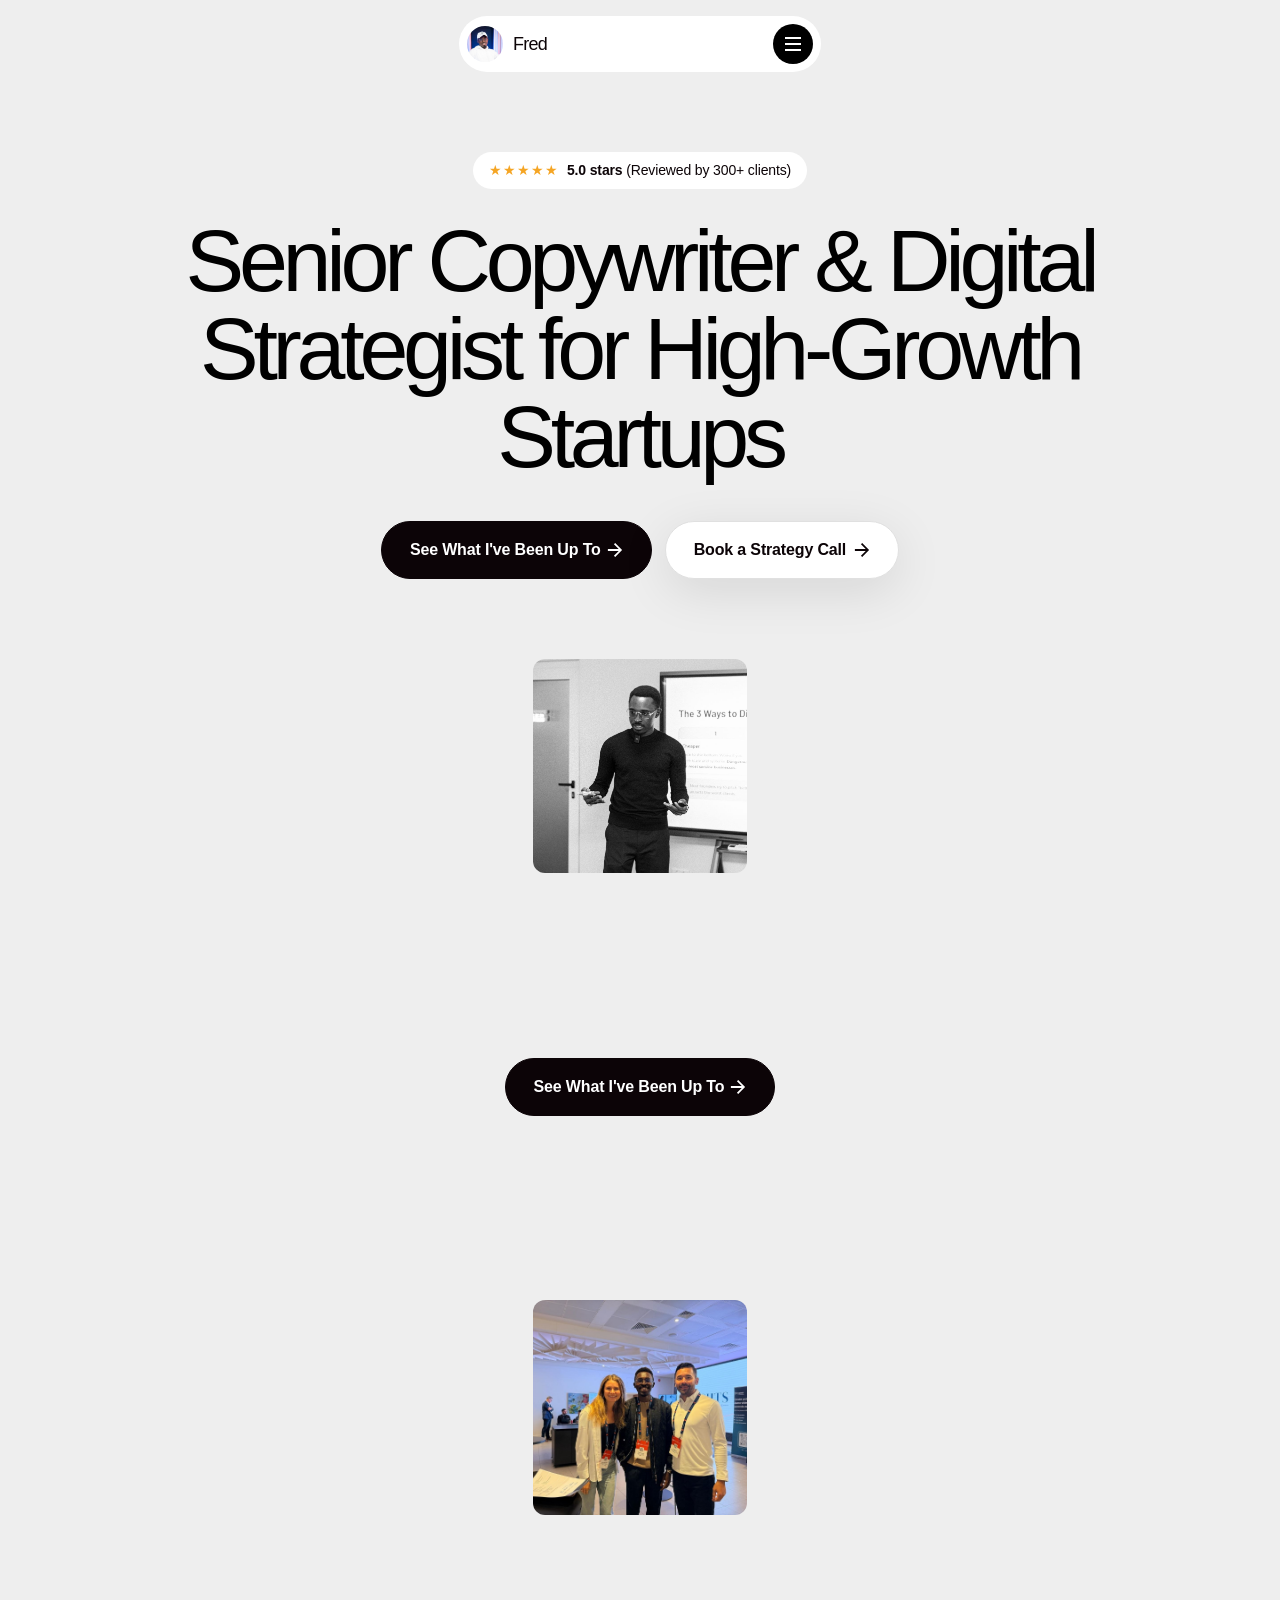
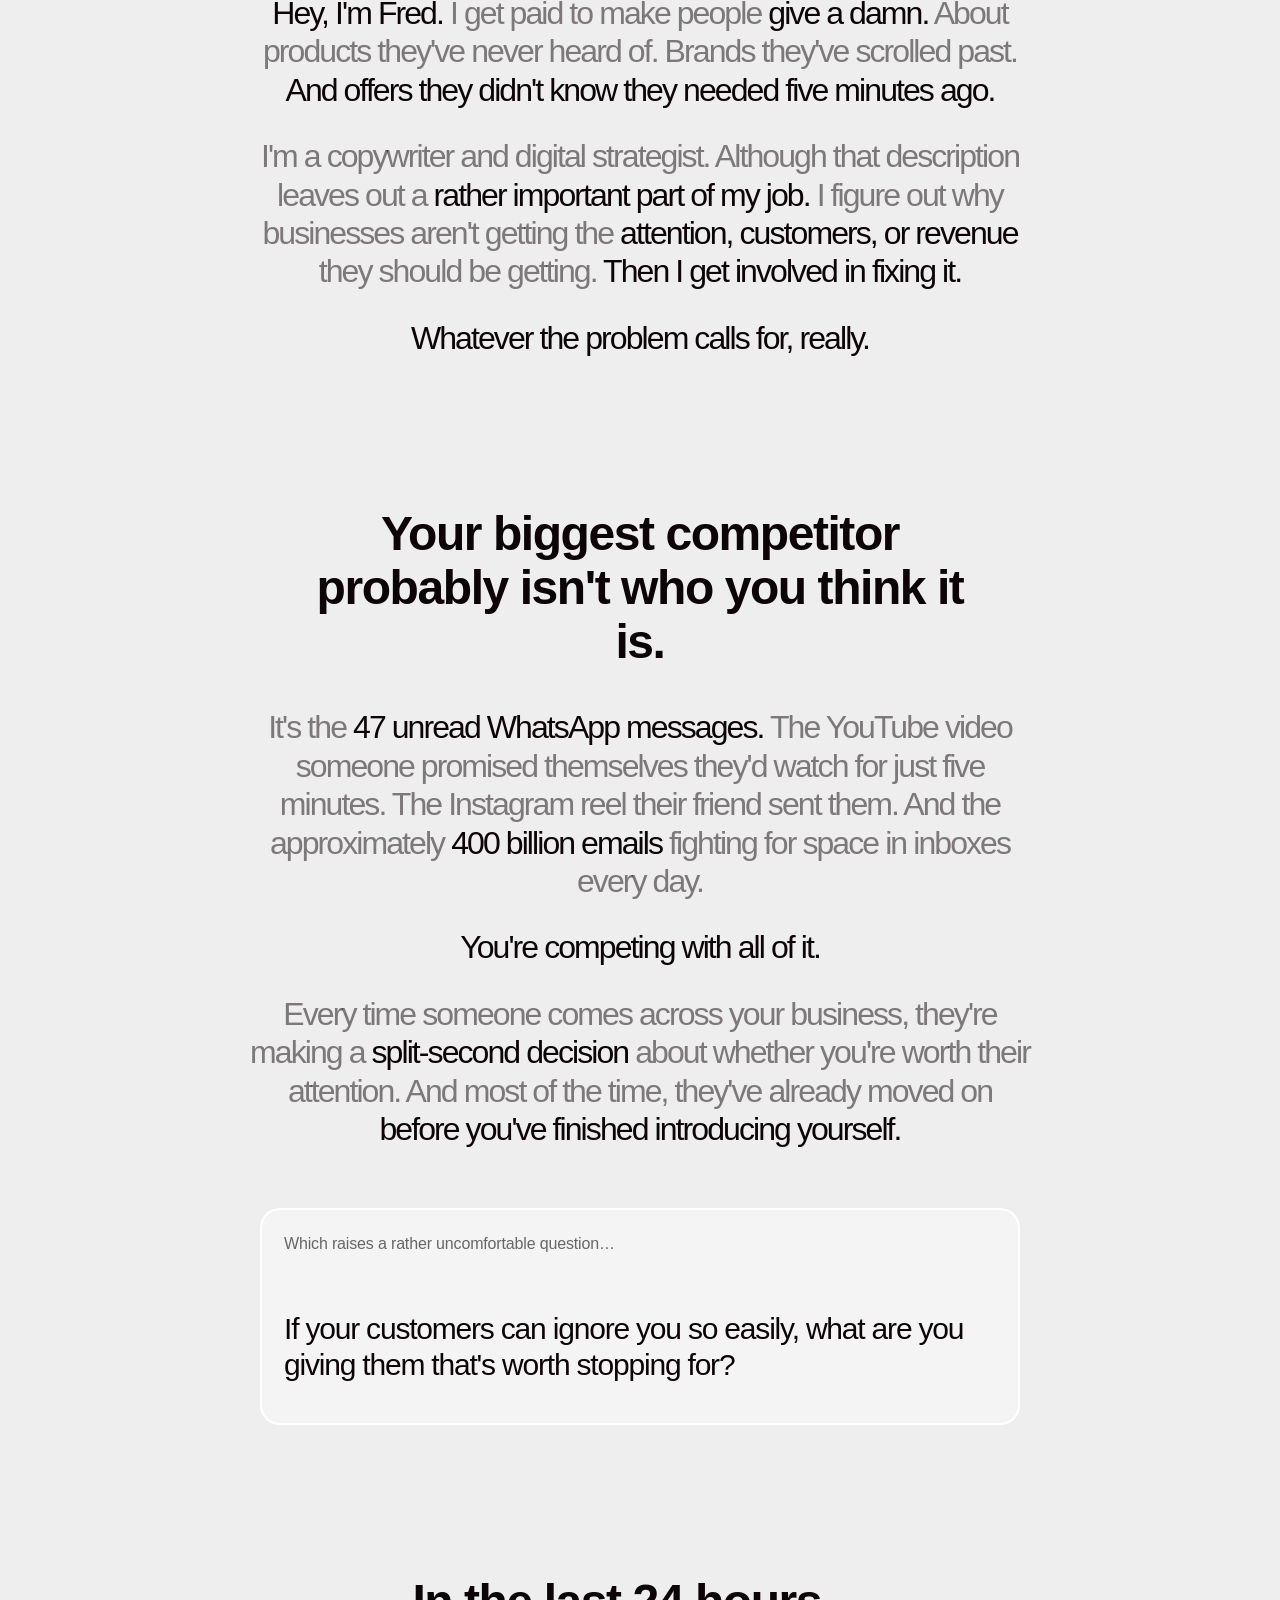
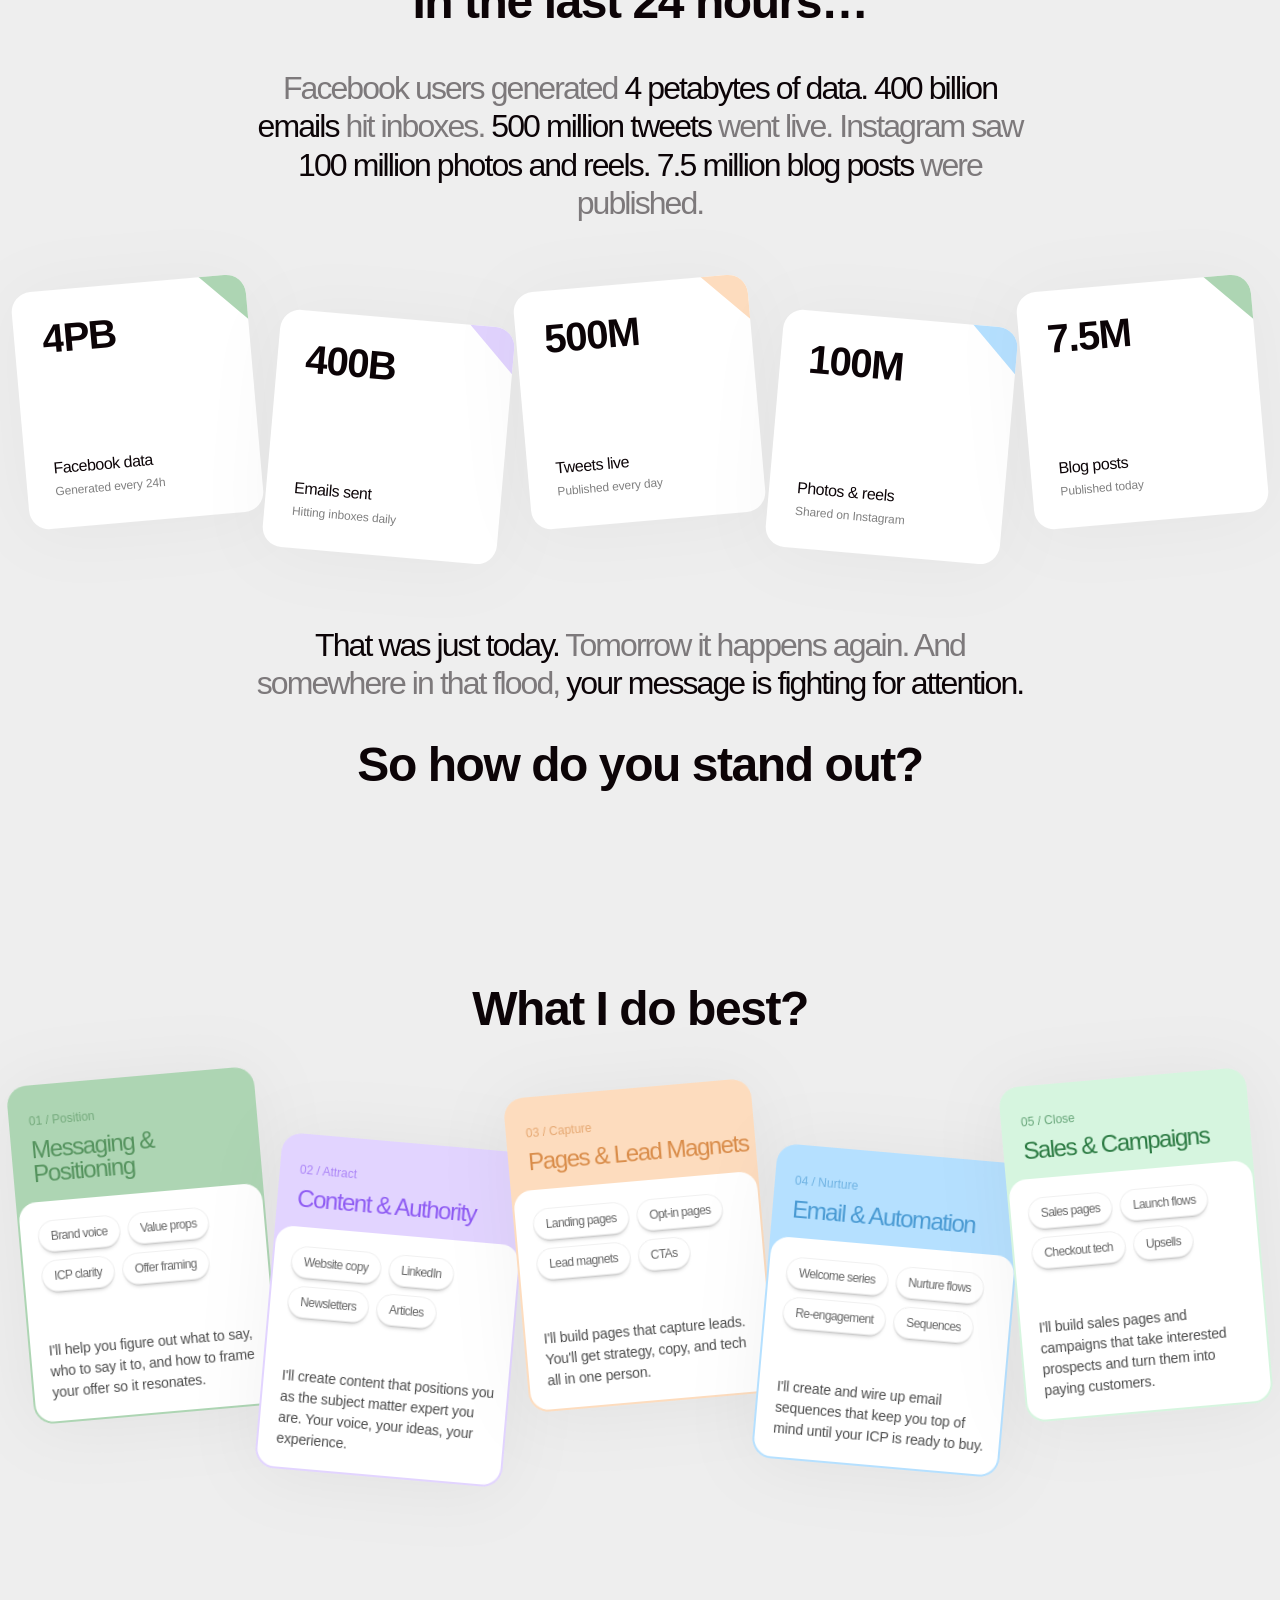
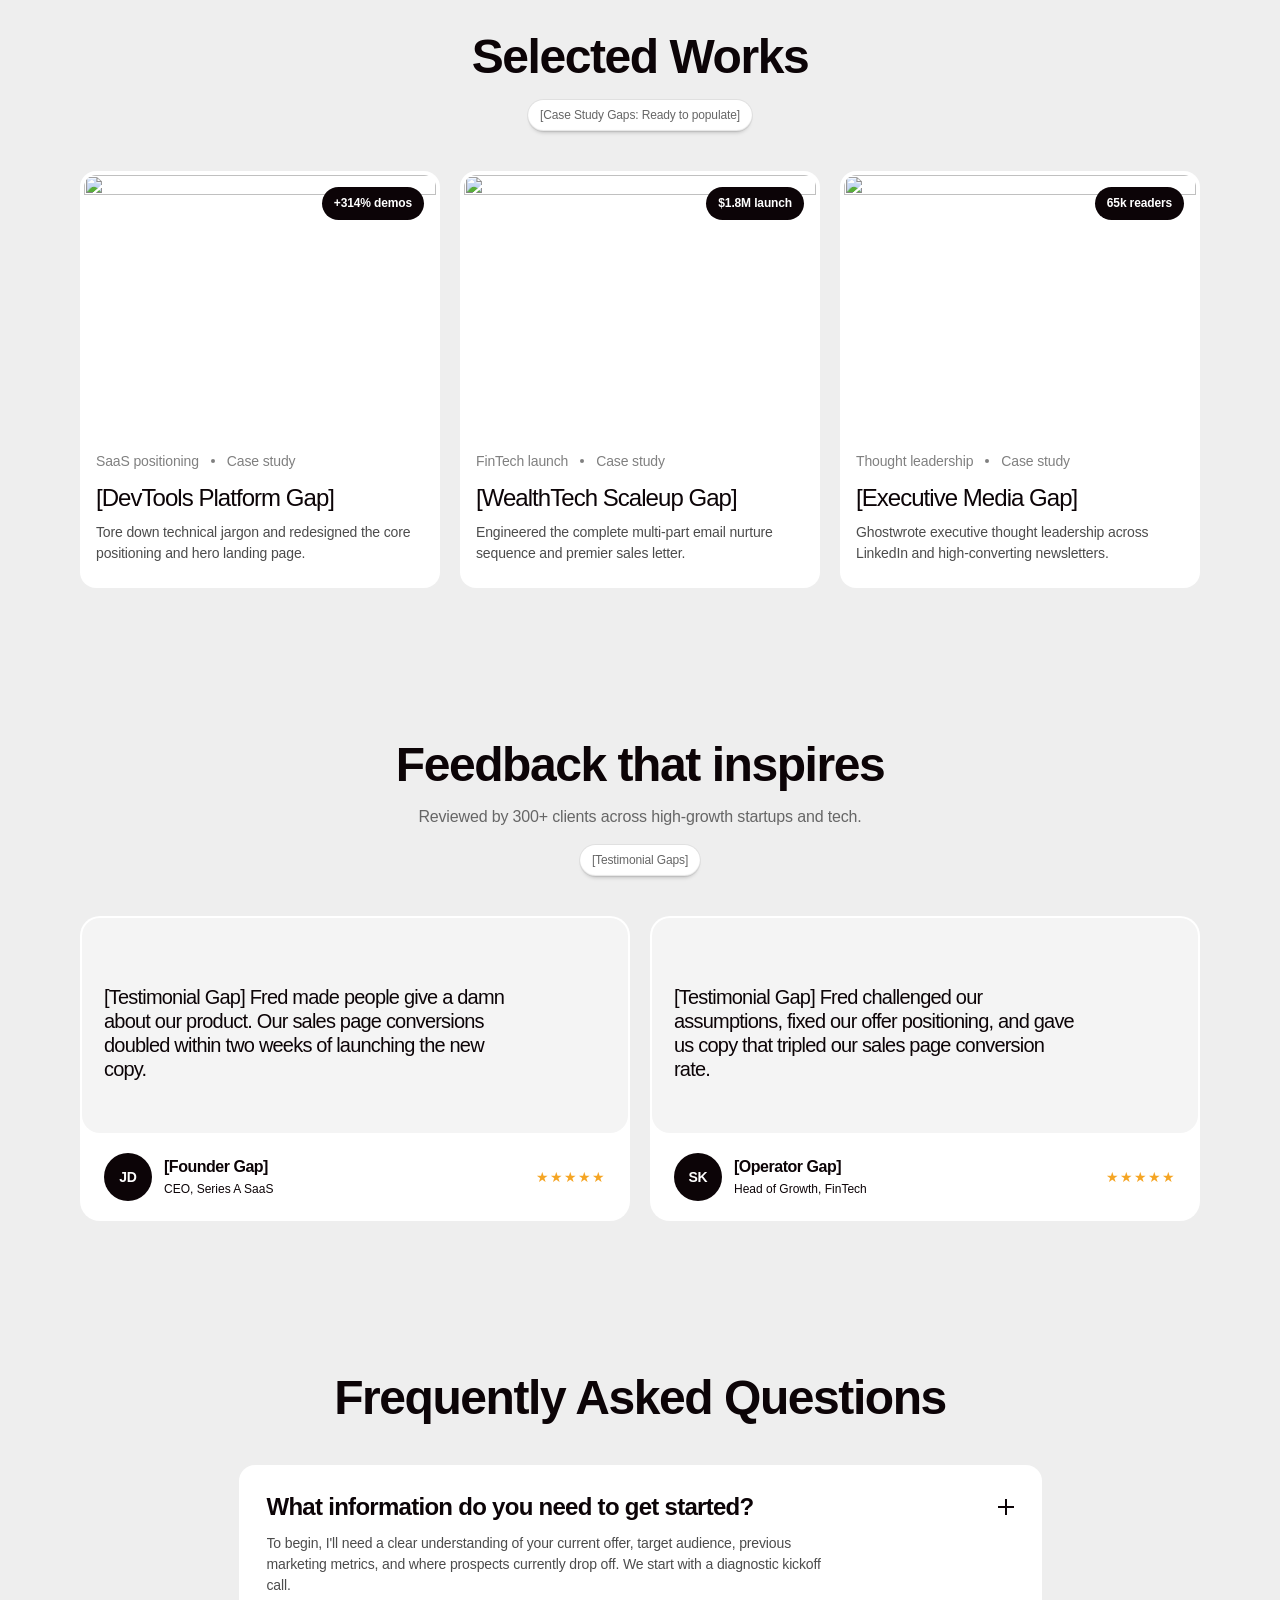
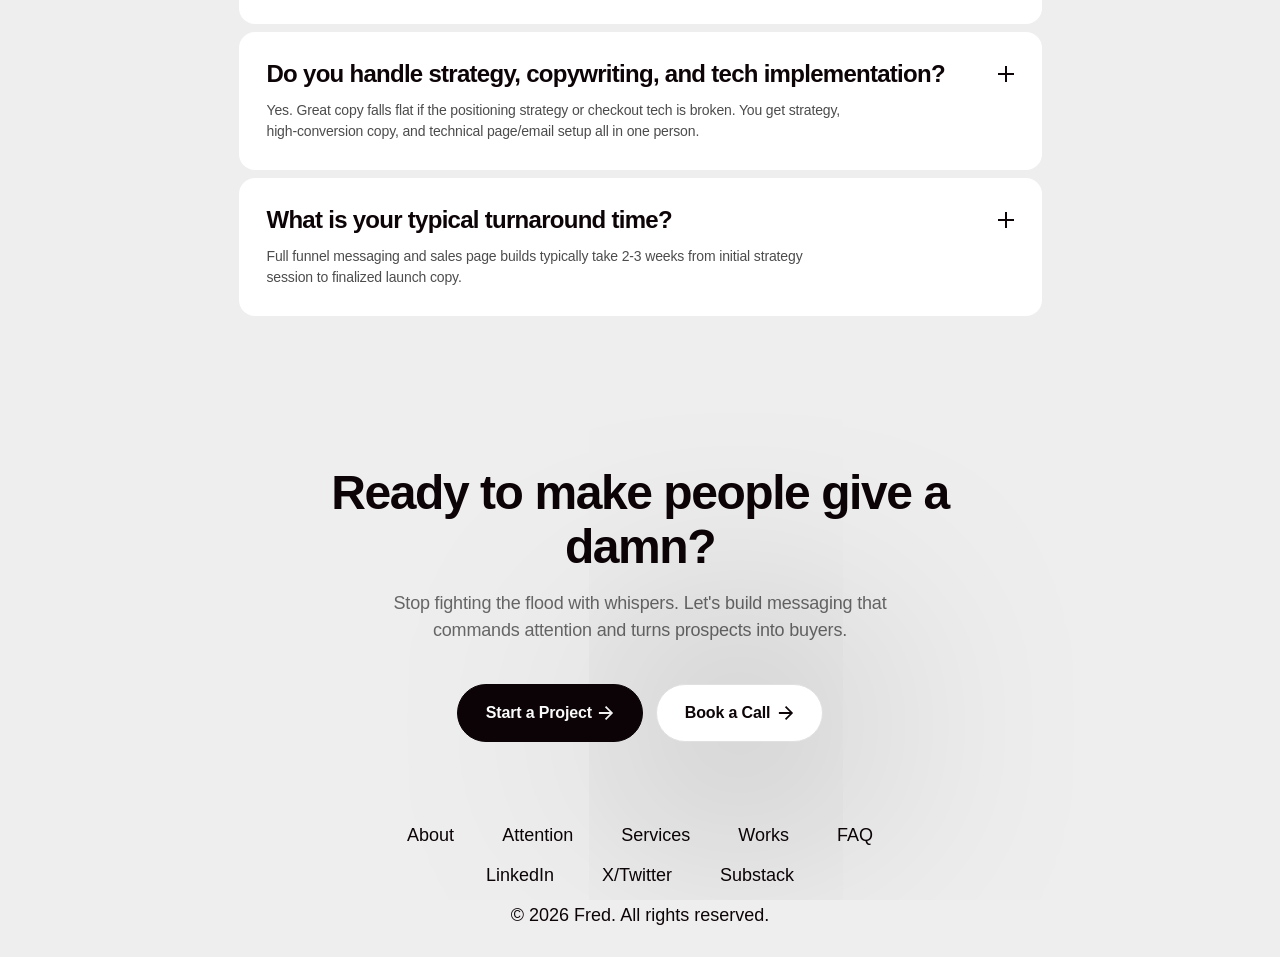
==== index.html @ 87b1a1b4 "images uploaded" ====
<!DOCTYPE html>
<!-- Built on the Harrison Webflow template (https://harrisonz.webflow.io) for Fred.
     data-wf-page / data-wf-site must stay as-is: Webflow's interaction engine (IX2)
     uses them to attach the template's scroll + hover animations. -->
<html data-wf-domain="harrisonz.webflow.io" data-wf-page="686964cfa204c3a3ace96bd8" data-wf-site="686964cfa204c3a3ace96bce" lang="en">
<head>
    <meta charset="utf-8"/>
    <title>Fred — Senior Copywriter &amp; Digital Strategist</title>
    <meta content="Conversion-focused copywriting and digital strategy for high-growth startups." name="description"/>
    <meta content="width=device-width, initial-scale=1" name="viewport"/>

    <link href="https://fonts.googleapis.com" rel="preconnect"/>
    <link href="https://fonts.gstatic.com" rel="preconnect" crossorigin="anonymous"/>
    <link href="https://cdn.prod.website-files.com" rel="preconnect" crossorigin="anonymous"/>

    <!-- Harrison template stylesheet (local copy, identical to the live site's CSS) -->
    <link href="reference.css" rel="stylesheet" type="text/css"/>

    <script src="https://ajax.googleapis.com/ajax/libs/webfont/1.6.26/webfont.js" type="text/javascript"></script>
    <script type="text/javascript">
        WebFont.load({ google: { families: ["Poppins:300,regular,italic,500,600,700,800,900", "Inter:300,regular,500,600,700,800,900,italic"] } });
    </script>
    <script type="text/javascript">
        !function(o,c){var n=c.documentElement,t=" w-mod-";n.className+=t+"js",("ontouchstart"in o||o.DocumentTouch&&c instanceof DocumentTouch)&&(n.className+=t+"touch")}(window,document);
        document.documentElement.classList.add('fx-ready');
    </script>

    <style>
        /* ---------- Template housekeeping ---------- */
        .w-webflow-badge { display: none !important; visibility: hidden !important; opacity: 0 !important; pointer-events: none !important; }

        /* ---------- Additions that follow the Harrison design tokens ---------- */

        /* Nav brand (avatar + name in place of the template's logo svg) */
        .nav-brand { display: flex; align-items: center; gap: 10px; padding-right: 6px; }
        .nav-brand-avatar { width: 36px; height: 36px; border-radius: 100%; object-fit: cover; object-position: 46% 36%; display: block; }
        .works-thumb { display: block; width: 100%; aspect-ratio: 1; object-fit: cover; }
        .works-thumb-wrap._1 .works-thumb { object-position: 50% 30%; }
        .works-thumb-wrap._7 .works-thumb { object-position: 52% 40%; }
        .works-layout .works-thumb-wrap._1, .works-layout .works-thumb-wrap._7 { width: 25%; left: 37.5%; right: auto; }
        .works-layout .works-thumb-wrap._1 { top: 0; }
        .works-layout .works-thumb-wrap._7 { top: 75%; }
        .nav-brand-name { font-family: var(--_font-family---poppins); color: var(--black-900); font-size: 18px; font-weight: 500; letter-spacing: var(--_letter-spacing---ls-4); }

        /* Nav menu toggle. Replaces the template's .nav-open, whose Webflow animation
           opens the menu to a fixed 483px — too narrow for our 7 links. */
        .nav-toggle { flex: none; display: flex; flex-direction: column; justify-content: center; align-items: center; gap: 4px; width: 40px; height: 40px; padding: 0; border: 0; border-radius: 100%; background-color: var(--black); cursor: pointer; overflow: hidden; }
        .nav-toggle .nav-bar { display: block; transition: transform .5s cubic-bezier(.83, 0, .17, 1), opacity .3s ease; }
        .nav-layout.is-open .nav-toggle .nav-bar._1 { transform: translateY(6px) rotate(45deg); }
        .nav-layout.is-open .nav-toggle .nav-bar._2 { opacity: 0; transform: translateX(-20px); }
        .nav-layout.is-open .nav-toggle .nav-bar._3 { transform: translateY(-6px) rotate(-45deg); }
        .nav-link { white-space: nowrap; }
        @media screen and (min-width: 992px) {
            .nav-right { transition: width .5s cubic-bezier(.83, 0, .17, 1), column-gap .5s ease; }
            .nav-link-wrap { transition: width .5s cubic-bezier(.83, 0, .17, 1); }
            .nav-link-layout { width: max-content; }
            .nav-layout.is-open .nav-right { column-gap: 8px; }
            .nav-layout.is-open .nav-link-wrap { width: 100%; }
        }
        @media screen and (max-width: 991px) {
            .nav-layout.is-open .nav-link-wrap { display: block; }
        }

        /* Hero social-proof pill + buttons */
        .social-proof-pill { display: inline-flex; align-items: center; gap: 8px; background-color: var(--white); border-radius: 52px; padding: 8px 16px; margin-bottom: 28px; color: var(--black-900); font-size: 14px; font-weight: 500; letter-spacing: var(--_letter-spacing---ls-1); }
        .stars-gold { color: #f5a524; letter-spacing: 1px; }
        .hero-btn-wrap { margin-top: 40px; }
        .hero-btn-wrap .btn-white { box-shadow: 0 12px 50px #0000001a; }
        @media screen and (min-width: 992px) {
            .hero-content.fred { max-width: 1000px; }
            .hero-title { font-size: 88px; }
        }

        /* Generic section rhythm (same as template sections) */
        .fred-section { padding-top: 75px; padding-bottom: 75px; overflow-x: clip; }
        .works-text-wrap .works-text { margin-bottom: 0; }
        .works-text-wrap .works-text + .works-text { margin-top: 28px; }
        .works-text-wrap.flush { margin-top: 0; }
        .section-sub { color: var(--black-600); font-size: var(--_font-size---fz-16); margin: 14px 0 0; }

        /* Attention call-out card (built from testimonial-item) */
        .callout-wrap { width: 100%; max-width: 760px; margin: 60px auto 0; }
        .callout-wrap .testimonial-item { padding-bottom: 2px; }
        .callout-wrap .testimonial-item-top { margin-bottom: 0; padding-bottom: 40px; }
        .callout-label { color: var(--black-600); font-size: var(--_font-size---fz-16); font-weight: 500; letter-spacing: var(--_letter-spacing---ls-1); margin: 0 0 20px; }
        .callout-wrap .testimonial-item-icon-wrap { margin-bottom: 14px; }
        .callout-question { font-family: var(--_font-family---poppins); color: var(--black-900); font-size: 30px; line-height: var(--_line-height---lh-120); letter-spacing: var(--_letter-spacing---ls-4); font-weight: 500; margin: 0; }

        /* What I do best — 5th card + eyebrow */
        .container.wide { max-width: 1240px; }
        .best-item-eyebrow { font-size: 12px; font-weight: 500; letter-spacing: 0; opacity: .65; margin-bottom: 6px; }
        .best-item._1 .best-item-eyebrow { color: #55935e; }
        .best-item._2 .best-item-eyebrow { color: #8e5bf3; }
        .best-item._3 .best-item-eyebrow { color: #d98c49; }
        .best-item._4 .best-item-eyebrow { color: #499ad3; }
        .best-item._5 .best-item-eyebrow { color: #2b7a42; }
        .best-item._5 { background-color: #d6f5df; margin-bottom: 65px; transform: rotate(-5deg); }
        .best-item-title.clr-5 { color: #2b7a42; }
        @media screen and (min-width: 992px) {
            .best-item-layout.five { grid-template-columns: repeat(5, 1fr); }
        }

        /* Reality — 5 achievement cards + rolling counters */
        .achievement-layout.five { max-width: none; }
        .achievement-layout.five .achievement-item-text-wrap { max-width: none; }
        @media screen and (min-width: 992px) { .achievement-layout.five { grid-template-columns: repeat(5, 1fr); } }
        @media screen and (min-width: 768px) and (max-width: 991px) { .achievement-layout.five { grid-template-columns: repeat(3, 1fr); } }
        .roll-num, .roll-sym { font-family: var(--_font-family---poppins); color: var(--black-900); font-size: var(--_font-size---fz-40); line-height: 40px; letter-spacing: var(--_letter-spacing---ls-4); font-weight: 600; margin: 0; }
        .roll-num { display: inline-flex; overflow: hidden; height: 40px; }
        .roll-col { display: inline-flex; flex-direction: column; align-self: flex-start; transition: transform 1.8s cubic-bezier(.16, 1, .3, 1); }
        .roll-col span { height: 40px; text-align: center; }
        .roll-col { align-items: center; }
        .achievement-item-sub { color: var(--black-500); font-size: var(--_font-size---fz-12); margin: 4px 0 0; }
        .reality-intro { margin-bottom: 60px; }
        .reality-outro { margin-top: 70px; }
        .reality-question { margin-top: 36px; }

        /* Selected works (built from blogs-item) */
        .blogs-item-thumb-wrap { position: relative; display: block; }
        .blogs-item-thumb { width: 100%; aspect-ratio: 4 / 3; object-fit: cover; display: block; transition: transform .5s ease; }
        .blogs-item:hover .blogs-item-thumb { transform: scale(1.05); }
        .work-metric { position: absolute; top: 12px; right: 12px; background-color: var(--black-900); color: var(--white); border-radius: 32px; padding: 6px 12px; font-size: 12px; font-weight: 600; }
        .blogs-item-text { color: var(--black-700); margin: 10px 0 0; }

        /* Placeholder markers (styled like the template's category chips) */
        .gap-pill { display: inline-block; margin-top: 16px; color: var(--black-600); background-color: var(--white); font-size: var(--_font-size---fz-12); font-weight: 500; border-radius: 32px; padding: 8px 12px; line-height: 15px; box-shadow: inset 0 -1px 1px #0000001a, 0 0 0 1px #0000000f, 0 4px 4px -3px #00000040; }

        /* Testimonial initials avatar */
        .testimonial-initials { width: 48px; height: 48px; border-radius: 100%; background-color: var(--black-900); color: var(--white); display: flex; align-items: center; justify-content: center; font-weight: 600; font-size: 14px; }

        /* Footer sub-copy */
        .footer-sub { color: var(--black-600); font-size: var(--_font-size---fz-18); line-height: var(--_line-height---lh-150); margin: 16px auto 0; max-width: 560px; }

        /* Reveal for elements Webflow IX doesn't animate (mirrors its slideInBottom preset) */
        .fx-ready .fx-reveal { opacity: 0; transform: translateY(40px); transition: opacity .8s ease, transform .8s cubic-bezier(.16, 1, .3, 1); }
        .fx-ready .fx-reveal.is-in { opacity: 1; transform: none; }

        /* ---------- Breakpoints (match Webflow: 991 / 767 / 479) ---------- */
        @media screen and (max-width: 991px) {
            .fred-section { padding-top: 40px; padding-bottom: 40px; }
            .best-item._5 { margin-bottom: 40px; border-radius: 12px; }
            .callout-question { font-size: 26px; }
            .reality-outro { margin-top: 40px; }
        }
        @media screen and (max-width: 767px) {
            .roll-num, .roll-sym { font-size: var(--_font-size---fz-32); line-height: 32px; }
            .roll-num, .roll-col span { height: 32px; }
            .callout-question { font-size: 22px; }
            .blogs-layout.three { grid-template-columns: 1fr; }
        }
        @media screen and (max-width: 479px) {
            .best-item._5 { margin-bottom: 0; }
            .nav-brand-name { font-size: 16px; }
            .achievement-layout.five { grid-row-gap: 16px; }
            .achievement-layout.five .achievement-item._1, .achievement-layout.five .achievement-item._3 { transform: rotate(-2deg); }
            .achievement-layout.five .achievement-item._2, .achievement-layout.five .achievement-item._4 { transform: rotate(2deg); }
        }
        @media (prefers-reduced-motion: reduce) {
            .fx-ready .fx-reveal, .roll-col { transition: none; }
        }
    </style>
</head>
<body>
<div class="page-wrapper">

    <!-- ============ NAV ============ -->
    <div class="nav-section">
        <div class="section-spacing">
            <div class="container center">
                <div class="nav-layout">
                    <a href="#" aria-current="page" class="nav-logo-wrap w-inline-block w--current">
                        <div class="nav-brand">
                            <img src="logo.jpg" alt="Fred" class="nav-brand-avatar"/>
                            <span class="nav-brand-name">Fred</span>
                        </div>
                    </a>
                    <div class="nav-right">
                        <div class="nav-link-wrap">
                            <div class="nav-link-layout">
                                <a href="#about" class="nav-link w-inline-block"><div>About</div></a>
                                <a href="#attention" class="nav-link w-inline-block"><div>Attention</div></a>
                                <a href="#reality" class="nav-link w-inline-block"><div>The Reality</div></a>
                                <a href="#services" class="nav-link w-inline-block"><div>What I Do</div></a>
                                <a href="#work" class="nav-link w-inline-block"><div>Works</div></a>
                                <a href="#faq" class="nav-link w-inline-block"><div>FAQ</div></a>
                                <a href="#contact" class="nav-link w-inline-block"><div>Contact</div></a>
                            </div>
                        </div>
                        <button type="button" class="nav-toggle" aria-label="Open menu" aria-expanded="false">
                            <span class="nav-bar _1"></span>
                            <span class="nav-bar _2"></span>
                            <span class="nav-bar _3"></span>
                        </button>
                    </div>
                </div>
            </div>
        </div>
    </div>

    <div class="main-wrapper">

        <!-- ============ 1. HERO ============ -->
        <div class="hero-section">
            <div class="section-spacing">
                <div class="container">
                    <div class="hero-content fred">
                        <div class="hero-title-wrap">
                            <div class="social-proof-pill">
                                <span class="stars-gold">★★★★★</span>
                                <span><strong>5.0 stars</strong> (Reviewed by 300+ clients)</span>
                            </div>
                            <h1 class="hero-title">Senior Copywriter &amp; Digital Strategist for High-Growth Startups</h1>
                        </div>
                        <div class="footer-btn-wrap hero-btn-wrap fx-reveal">
                            <a href="#work" class="btn-dark w-inline-block">
                                <div class="btn-inner">
                                    <div>See What I've Been Up To</div>
                                    <div class="btn-icon-wrap">
                                        <div class="btn-icon w-embed"><svg width="100%" height="100%" viewBox="0 0 12 12" fill="none" xmlns="http://www.w3.org/2000/svg"><path d="M8.78166 5.33312L5.20566 1.75712L6.14833 0.814453L11.3337 5.99979L6.14833 11.1851L5.20566 10.2425L8.78166 6.66645H0.666992V5.33312H8.78166Z" fill="currentColor"/></svg></div>
                                        <div class="btn-icon w-embed"><svg width="100%" height="100%" viewBox="0 0 12 12" fill="none" xmlns="http://www.w3.org/2000/svg"><path d="M8.78166 5.33312L5.20566 1.75712L6.14833 0.814453L11.3337 5.99979L6.14833 11.1851L5.20566 10.2425L8.78166 6.66645H0.666992V5.33312H8.78166Z" fill="currentColor"/></svg></div>
                                    </div>
                                </div>
                            </a>
                            <a href="#contact" class="btn-white w-inline-block">
                                <div class="btn-inner-3">
                                    <div>Book a Strategy Call</div>
                                    <div class="btn-icon-wrap">
                                        <div class="btn-icon w-embed"><svg width="100%" height="100%" viewBox="0 0 12 12" fill="none" xmlns="http://www.w3.org/2000/svg"><path d="M8.78166 5.33312L5.20566 1.75712L6.14833 0.814453L11.3337 5.99979L6.14833 11.1851L5.20566 10.2425L8.78166 6.66645H0.666992V5.33312H8.78166Z" fill="currentColor"/></svg></div>
                                        <div class="btn-icon w-embed"><svg width="100%" height="100%" viewBox="0 0 12 12" fill="none" xmlns="http://www.w3.org/2000/svg"><path d="M8.78166 5.33312L5.20566 1.75712L6.14833 0.814453L11.3337 5.99979L6.14833 11.1851L5.20566 10.2425L8.78166 6.66645H0.666992V5.33312H8.78166Z" fill="currentColor"/></svg></div>
                                    </div>
                                </div>
                            </a>
                        </div>
                    </div>
                </div>
            </div>
        </div>

        <!-- ============ 2. WREATH + ABOUT ============ -->
        <div id="about" class="works-section">
            <div class="section-spacing">
                <div class="container">
                    <div data-w-id="15351d78-950c-cdc0-2735-2b4eda17ba0f" style="opacity:0" class="works-wrapper">
                        <div class="works-layout">
                            <a href="#work" class="works-thumb-wrap _1 w-inline-block"><img src="twelve.jpg" loading="lazy" alt="Fred presenting the 3 ways to differentiate" class="works-thumb"/></a>
                            <a href="#work" class="works-thumb-wrap _7 w-inline-block"><img src="six.jpg" loading="lazy" alt="Fred at a tech event" class="works-thumb"/></a>
                        </div>
                        <div data-w-id="15351d78-950c-cdc0-2735-2b4eda17ba29" style="opacity:0" class="works-btn-wrap">
                            <a href="#work" class="btn-dark w-inline-block">
                                <div class="btn-inner">
                                    <div>See What I've Been Up To</div>
                                    <div class="btn-icon-wrap">
                                        <div class="btn-icon w-embed"><svg width="100%" height="100%" viewBox="0 0 12 12" fill="none" xmlns="http://www.w3.org/2000/svg"><path d="M8.78166 5.33312L5.20566 1.75712L6.14833 0.814453L11.3337 5.99979L6.14833 11.1851L5.20566 10.2425L8.78166 6.66645H0.666992V5.33312H8.78166Z" fill="currentColor"/></svg></div>
                                        <div class="btn-icon w-embed"><svg width="100%" height="100%" viewBox="0 0 12 12" fill="none" xmlns="http://www.w3.org/2000/svg"><path d="M8.78166 5.33312L5.20566 1.75712L6.14833 0.814453L11.3337 5.99979L6.14833 11.1851L5.20566 10.2425L8.78166 6.66645H0.666992V5.33312H8.78166Z" fill="currentColor"/></svg></div>
                                    </div>
                                </div>
                            </a>
                        </div>
                    </div>
                    <div class="works-text-wrap">
                        <p class="works-text">Hey, I'm Fred. <span class="works-text-grey">I get paid to make people</span> give a damn. <span class="works-text-grey">About products they've never heard of. Brands they've scrolled past.</span> And offers they didn't know they needed five minutes ago.</p>
                        <p class="works-text"><span class="works-text-grey">I'm a copywriter and digital strategist. Although that description leaves out a</span> rather important part of my job. <span class="works-text-grey">I figure out why businesses aren't getting the</span> attention, customers, or revenue <span class="works-text-grey">they should be getting.</span> Then I get involved in fixing it.</p>
                        <p class="works-text">Whatever the problem calls for, really.</p>
                    </div>
                </div>
            </div>
        </div>

        <!-- ============ 3. ATTENTION ============ -->
        <div id="attention" class="fred-section">
            <div class="section-spacing">
                <div class="container">
                    <div class="section-heading">
                        <div class="section-title-wrap">
                            <h2 class="section-title">Your biggest competitor probably isn't who you think it is.</h2>
                        </div>
                    </div>
                    <div class="works-text-wrap flush">
                        <p class="works-text"><span class="works-text-grey">It's the</span> 47 unread WhatsApp messages. <span class="works-text-grey">The YouTube video someone promised themselves they'd watch for just five minutes. The Instagram reel their friend sent them. And the approximately</span> 400 billion emails <span class="works-text-grey">fighting for space in inboxes every day.</span></p>
                        <p class="works-text">You're competing with all of it.</p>
                        <p class="works-text"><span class="works-text-grey">Every time someone comes across your business, they're making a</span> split-second decision <span class="works-text-grey">about whether you're worth their attention. And most of the time, they've already moved on</span> before you've finished introducing yourself.</p>
                    </div>
                    <div class="callout-wrap fx-reveal">
                        <div class="testimonial-item">
                            <div class="testimonial-item-top">
                                <p class="callout-label">Which raises a rather uncomfortable question…</p>
                                <div class="testimonial-item-icon-wrap">
                                    <img src="https://cdn.prod.website-files.com/686964cfa204c3a3ace96bce/686a7cb848ba3931ec1c426c_icon-1.svg" loading="lazy" alt="" class="testimonial-item-icon"/>
                                </div>
                                <p class="callout-question">If your customers can ignore you so easily, what are you giving them that's worth stopping for?</p>
                            </div>
                        </div>
                    </div>
                </div>
            </div>
        </div>

        <!-- ============ 4. THE REALITY (numbers) ============ -->
        <div id="reality" class="achievement-section">
            <div class="section-spacing">
                <div class="container wide">
                    <div class="section-heading">
                        <div class="section-title-wrap">
                            <h2 class="section-title">In the last 24 hours…</h2>
                        </div>
                    </div>
                    <div class="works-text-wrap flush reality-intro">
                        <p class="works-text"><span class="works-text-grey">Facebook users generated</span> 4 petabytes of data. 400 billion emails <span class="works-text-grey">hit inboxes.</span> 500 million tweets <span class="works-text-grey">went live. Instagram saw</span> 100 million photos and reels. 7.5 million blog posts <span class="works-text-grey">were published.</span></p>
                    </div>

                    <div class="achievement-layout five">
                        <div class="achievement-col">
                            <div class="achievement-item _1">
                                <div class="counter-number-wrap"><h2 class="roll-num" data-value="4">4</h2><h2 class="roll-sym">PB</h2></div>
                                <div class="achievement-item-text-wrap"><p class="achievement-item-text">Facebook data</p><p class="achievement-item-sub">Generated every 24h</p></div>
                                <div class="achievement-right-con"></div>
                            </div>
                        </div>
                        <div class="achievement-col">
                            <div class="achievement-item _2">
                                <div class="counter-number-wrap"><h2 class="roll-num" data-value="400">400</h2><h2 class="roll-sym">B</h2></div>
                                <div class="achievement-item-text-wrap"><p class="achievement-item-text">Emails sent</p><p class="achievement-item-sub">Hitting inboxes daily</p></div>
                                <div class="achievement-right-con _2"></div>
                            </div>
                        </div>
                        <div class="achievement-col">
                            <div class="achievement-item _3">
                                <div class="counter-number-wrap"><h2 class="roll-num" data-value="500">500</h2><h2 class="roll-sym">M</h2></div>
                                <div class="achievement-item-text-wrap"><p class="achievement-item-text">Tweets live</p><p class="achievement-item-sub">Published every day</p></div>
                                <div class="achievement-right-con _3"></div>
                            </div>
                        </div>
                        <div class="achievement-col">
                            <div class="achievement-item _4">
                                <div class="counter-number-wrap"><h2 class="roll-num" data-value="100">100</h2><h2 class="roll-sym">M</h2></div>
                                <div class="achievement-item-text-wrap"><p class="achievement-item-text">Photos &amp; reels</p><p class="achievement-item-sub">Shared on Instagram</p></div>
                                <div class="achievement-right-con _4"></div>
                            </div>
                        </div>
                        <div class="achievement-col">
                            <div class="achievement-item _1">
                                <div class="counter-number-wrap"><h2 class="roll-num" data-value="7.5">7.5</h2><h2 class="roll-sym">M</h2></div>
                                <div class="achievement-item-text-wrap"><p class="achievement-item-text">Blog posts</p><p class="achievement-item-sub">Published today</p></div>
                                <div class="achievement-right-con"></div>
                            </div>
                        </div>
                    </div>

                    <div class="works-text-wrap reality-outro">
                        <p class="works-text">That was just today. <span class="works-text-grey">Tomorrow it happens again. And somewhere in that flood,</span> your message is fighting for attention.</p>
                    </div>
                    <div class="section-heading reality-question">
                        <div class="section-title-wrap">
                            <h2 class="section-title">So how do you stand out?</h2>
                        </div>
                    </div>
                </div>
            </div>
        </div>

        <!-- ============ 5. WHAT I DO BEST ============ -->
        <div id="services" class="best-section">
            <div class="section-spacing">
                <div class="container wide">
                    <div class="section-heading">
                        <div class="section-title-wrap">
                            <h2 class="section-title">What I do best?</h2>
                        </div>
                    </div>
                    <div class="best-item-layout five">
                        <div data-w-id="cf2b4e22-daa1-8f58-8cbf-41d9fab665d7" style="opacity:0" class="best-item-col">
                            <div class="best-item _1">
                                <div class="best-item-title-wrap"><div class="best-item-eyebrow">01 / Position</div><h2 class="best-item-title">Messaging &amp; Positioning</h2></div>
                                <div class="best-item-content"><div class="best-item-content-inner">
                                    <div class="best-item-category-layout">
                                        <div class="best-item-category"><div class="best-item-category-text">Brand voice</div></div>
                                        <div class="best-item-category"><div class="best-item-category-text">Value props</div></div>
                                        <div class="best-item-category"><div class="best-item-category-text">ICP clarity</div></div>
                                        <div class="best-item-category"><div class="best-item-category-text">Offer framing</div></div>
                                    </div>
                                    <div class="best-item-text-wrap"><p class="best-item-text">I'll help you figure out what to say, who to say it to, and how to frame your offer so it resonates.</p></div>
                                </div></div>
                            </div>
                        </div>
                        <div data-w-id="22d871b7-d0e4-4e1e-48a1-4c2bcebe9bd3" style="opacity:0" class="best-item-col">
                            <div class="best-item _2">
                                <div class="best-item-title-wrap"><div class="best-item-eyebrow">02 / Attract</div><h2 class="best-item-title clr-2">Content &amp; Authority</h2></div>
                                <div class="best-item-content"><div class="best-item-content-inner">
                                    <div class="best-item-category-layout">
                                        <div class="best-item-category"><div class="best-item-category-text">Website copy</div></div>
                                        <div class="best-item-category"><div class="best-item-category-text">LinkedIn</div></div>
                                        <div class="best-item-category"><div class="best-item-category-text">Newsletters</div></div>
                                        <div class="best-item-category"><div class="best-item-category-text">Articles</div></div>
                                    </div>
                                    <div class="best-item-text-wrap"><p class="best-item-text">I'll create content that positions you as the subject matter expert you are. Your voice, your ideas, your experience.</p></div>
                                </div></div>
                            </div>
                        </div>
                        <div data-w-id="a115debc-2f4f-4028-0fec-97c640a8c9a1" style="opacity:0" class="best-item-col">
                            <div class="best-item _3">
                                <div class="best-item-title-wrap"><div class="best-item-eyebrow">03 / Capture</div><h2 class="best-item-title clr-3">Pages &amp; Lead Magnets</h2></div>
                                <div class="best-item-content"><div class="best-item-content-inner">
                                    <div class="best-item-category-layout">
                                        <div class="best-item-category"><div class="best-item-category-text">Landing pages</div></div>
                                        <div class="best-item-category"><div class="best-item-category-text">Opt-in pages</div></div>
                                        <div class="best-item-category"><div class="best-item-category-text">Lead magnets</div></div>
                                        <div class="best-item-category"><div class="best-item-category-text">CTAs</div></div>
                                    </div>
                                    <div class="best-item-text-wrap"><p class="best-item-text">I'll build pages that capture leads. You'll get strategy, copy, and tech all in one person.</p></div>
                                </div></div>
                            </div>
                        </div>
                        <div data-w-id="6de6219e-3f62-46ed-8118-49e4b4127140" style="opacity:0" class="best-item-col">
                            <div class="best-item _4">
                                <div class="best-item-title-wrap"><div class="best-item-eyebrow">04 / Nurture</div><h2 class="best-item-title clr-4">Email &amp; Automation</h2></div>
                                <div class="best-item-content"><div class="best-item-content-inner">
                                    <div class="best-item-category-layout">
                                        <div class="best-item-category"><div class="best-item-category-text">Welcome series</div></div>
                                        <div class="best-item-category"><div class="best-item-category-text">Nurture flows</div></div>
                                        <div class="best-item-category"><div class="best-item-category-text">Re-engagement</div></div>
                                        <div class="best-item-category"><div class="best-item-category-text">Sequences</div></div>
                                    </div>
                                    <div class="best-item-text-wrap"><p class="best-item-text">I'll create and wire up email sequences that keep you top of mind until your ICP is ready to buy.</p></div>
                                </div></div>
                            </div>
                        </div>
                        <div class="best-item-col fx-reveal">
                            <div class="best-item _5">
                                <div class="best-item-title-wrap"><div class="best-item-eyebrow">05 / Close</div><h2 class="best-item-title clr-5">Sales &amp; Campaigns</h2></div>
                                <div class="best-item-content"><div class="best-item-content-inner">
                                    <div class="best-item-category-layout">
                                        <div class="best-item-category"><div class="best-item-category-text">Sales pages</div></div>
                                        <div class="best-item-category"><div class="best-item-category-text">Launch flows</div></div>
                                        <div class="best-item-category"><div class="best-item-category-text">Checkout tech</div></div>
                                        <div class="best-item-category"><div class="best-item-category-text">Upsells</div></div>
                                    </div>
                                    <div class="best-item-text-wrap"><p class="best-item-text">I'll build sales pages and campaigns that take interested prospects and turn them into paying customers.</p></div>
                                </div></div>
                            </div>
                        </div>
                    </div>
                </div>
            </div>
        </div>

        <!-- ============ 6. SELECTED WORKS ============ -->
        <div id="work" class="blogs-section">
            <div class="section-spacing">
                <div class="container">
                    <div class="section-heading">
                        <div class="section-title-wrap">
                            <h2 class="section-title">Selected Works</h2>
                        </div>
                        <span class="gap-pill">[Case Study Gaps: Ready to populate]</span>
                    </div>
                    <div data-w-id="34754b1f-421c-a3c3-c1a0-4ca2be2035f5">
                        <div class="blogs-layout three">
                            <div class="blogs-item">
                                <a href="#contact" class="blogs-item-thumb-wrap w-inline-block">
                                    <img src="https://cdn.prod.website-files.com/686964cfa204c3a3ace96bce/6873842f403ef4a65e3c03c3_thumb-1.webp" loading="lazy" alt="" class="blogs-item-thumb"/>
                                    <span class="work-metric">+314% demos</span>
                                </a>
                                <div class="blogs-item-content">
                                    <div class="blogs-item-info-wrap"><p class="blogs-item-date">SaaS positioning</p><div class="blogs-item-circel"></div><p class="blogs-item-time">Case study</p></div>
                                    <a href="#contact" class="blogs-item-title-wrap w-inline-block"><h2 class="blogs-item-title">[DevTools Platform Gap]</h2></a>
                                    <p class="blogs-item-text">Tore down technical jargon and redesigned the core positioning and hero landing page.</p>
                                </div>
                            </div>
                            <div class="blogs-item">
                                <a href="#contact" class="blogs-item-thumb-wrap w-inline-block">
                                    <img src="https://cdn.prod.website-files.com/686964cfa204c3a3ace96bce/6873842f510c10b7494e5944_thumb-2.webp" loading="lazy" alt="" class="blogs-item-thumb"/>
                                    <span class="work-metric">$1.8M launch</span>
                                </a>
                                <div class="blogs-item-content">
                                    <div class="blogs-item-info-wrap"><p class="blogs-item-date">FinTech launch</p><div class="blogs-item-circel"></div><p class="blogs-item-time">Case study</p></div>
                                    <a href="#contact" class="blogs-item-title-wrap w-inline-block"><h2 class="blogs-item-title">[WealthTech Scaleup Gap]</h2></a>
                                    <p class="blogs-item-text">Engineered the complete multi-part email nurture sequence and premier sales letter.</p>
                                </div>
                            </div>
                            <div class="blogs-item">
                                <a href="#contact" class="blogs-item-thumb-wrap w-inline-block">
                                    <img src="https://cdn.prod.website-files.com/686964cfa204c3a3ace96bce/68738430c59498b19fbe45a6_thumb-3.webp" loading="lazy" alt="" class="blogs-item-thumb"/>
                                    <span class="work-metric">65k readers</span>
                                </a>
                                <div class="blogs-item-content">
                                    <div class="blogs-item-info-wrap"><p class="blogs-item-date">Thought leadership</p><div class="blogs-item-circel"></div><p class="blogs-item-time">Case study</p></div>
                                    <a href="#contact" class="blogs-item-title-wrap w-inline-block"><h2 class="blogs-item-title">[Executive Media Gap]</h2></a>
                                    <p class="blogs-item-text">Ghostwrote executive thought leadership across LinkedIn and high-converting newsletters.</p>
                                </div>
                            </div>
                        </div>
                    </div>
                </div>
            </div>
        </div>

        <!-- ============ 7. TESTIMONIALS ============ -->
        <div class="testimonial-section">
            <div class="section-spacing">
                <div class="container">
                    <div class="section-heading">
                        <div class="section-title-wrap">
                            <h2 class="section-title">Feedback that inspires</h2>
                        </div>
                        <p class="section-sub">Reviewed by 300+ clients across high-growth startups and tech.</p>
                        <span class="gap-pill">[Testimonial Gaps]</span>
                    </div>
                    <div class="testimonial-layout">
                        <div data-w-id="e458824c-2883-5df3-66fb-7b4cccee3ec7" class="testimonial-item">
                            <div class="testimonial-item-top">
                                <div class="testimonial-item-icon-wrap"><img src="https://cdn.prod.website-files.com/686964cfa204c3a3ace96bce/686a7cb848ba3931ec1c426c_icon-1.svg" loading="lazy" alt="" class="testimonial-item-icon"/></div>
                                <div class="testimonial-item-text-wrap"><p class="testimonial-item-text">[Testimonial Gap] Fred made people give a damn about our product. Our sales page conversions doubled within two weeks of launching the new copy.</p></div>
                            </div>
                            <div class="testimonial-item-info-wrap">
                                <div class="testimonial-item-info-wrap-left">
                                    <div class="testimonial-item-author-wrap"><div class="testimonial-initials">JD</div></div>
                                    <div class="testimonial-item-info"><p class="testimonial-item-author-name">[Founder Gap]</p><p class="testimonial-item-author-info">CEO, Series A SaaS</p></div>
                                </div>
                                <div class="stars-gold">★★★★★</div>
                            </div>
                        </div>
                        <div data-w-id="e458824c-2883-5df3-66fb-7b4cccee3ed9" class="testimonial-item">
                            <div class="testimonial-item-top">
                                <div class="testimonial-item-icon-wrap"><img src="https://cdn.prod.website-files.com/686964cfa204c3a3ace96bce/686a7cb848ba3931ec1c426c_icon-1.svg" loading="lazy" alt="" class="testimonial-item-icon"/></div>
                                <div class="testimonial-item-text-wrap"><p class="testimonial-item-text">[Testimonial Gap] Fred challenged our assumptions, fixed our offer positioning, and gave us copy that tripled our sales page conversion rate.</p></div>
                            </div>
                            <div class="testimonial-item-info-wrap">
                                <div class="testimonial-item-info-wrap-left">
                                    <div class="testimonial-item-author-wrap"><div class="testimonial-initials">SK</div></div>
                                    <div class="testimonial-item-info"><p class="testimonial-item-author-name">[Operator Gap]</p><p class="testimonial-item-author-info">Head of Growth, FinTech</p></div>
                                </div>
                                <div class="stars-gold">★★★★★</div>
                            </div>
                        </div>
                    </div>
                </div>
            </div>
        </div>

        <!-- ============ 8. FAQ (template markup; open/close is Webflow IX on .faq-title-wrap) ============ -->
        <div id="faq" class="faq-section">
            <div class="section-spacing">
                <div class="container">
                    <div class="section-heading">
                        <div class="section-title-wrap">
                            <h2 class="section-title">Frequently Asked Questions</h2>
                        </div>
                    </div>
                    <div class="faq-layout">
                        <div class="faq-item-wrapper">
                            <div data-w-id="aad4e33e-73c5-72de-1a89-e7a8cfbac170" class="faq-item">
                                <div class="faq-title-wrap">
                                    <h2 class="faq-title">What information do you need to get started?</h2>
                                    <div class="faq-icon"><div class="faq-icon-plus"></div><div class="faq-icon-minus"></div></div>
                                </div>
                                <div class="faq-text-wrap"><p class="faq-text">To begin, I'll need a clear understanding of your current offer, target audience, previous marketing metrics, and where prospects currently drop off. We start with a diagnostic kickoff call.</p></div>
                            </div>
                            <div data-w-id="aad4e33e-73c5-72de-1a89-e7a8cfbac17a" class="faq-item">
                                <div class="faq-title-wrap">
                                    <h2 class="faq-title">Do you handle strategy, copywriting, and tech implementation?</h2>
                                    <div class="faq-icon"><div class="faq-icon-plus"></div><div class="faq-icon-minus"></div></div>
                                </div>
                                <div class="faq-text-wrap"><p class="faq-text">Yes. Great copy falls flat if the positioning strategy or checkout tech is broken. You get strategy, high-conversion copy, and technical page/email setup all in one person.</p></div>
                            </div>
                            <div data-w-id="aad4e33e-73c5-72de-1a89-e7a8cfbac184" class="faq-item">
                                <div class="faq-title-wrap">
                                    <h2 class="faq-title">What is your typical turnaround time?</h2>
                                    <div class="faq-icon"><div class="faq-icon-plus"></div><div class="faq-icon-minus"></div></div>
                                </div>
                                <div class="faq-text-wrap"><p class="faq-text">Full funnel messaging and sales page builds typically take 2-3 weeks from initial strategy session to finalized launch copy.</p></div>
                            </div>
                        </div>
                    </div>
                </div>
            </div>
        </div>

    </div><!-- /main-wrapper -->

    <!-- ============ 9. FOOTER ============ -->
    <div id="contact" class="footer-section">
        <div class="section-spacing">
            <div class="container footer">
                <div class="footer-shape-left">
                    <a data-w-id="06992715-ee0c-69d6-ed26-6bc0ceb1ba2b" href="#work" class="footer-img-wrap _1 w-inline-block"><img src="https://cdn.prod.website-files.com/686964cfa204c3a3ace96bce/68738b2d56ec06934409550e_thumb-13.webp" loading="lazy" alt="" class="footer-img"/></a>
                    <a data-w-id="06992715-ee0c-69d6-ed26-6bc0ceb1ba2d" href="#work" class="footer-img-wrap _2 w-inline-block"><img src="https://cdn.prod.website-files.com/686964cfa204c3a3ace96bce/68738b2de0c1702f3d3594a9_thumb-14.webp" loading="lazy" alt="" class="footer-img"/></a>
                    <a data-w-id="06992715-ee0c-69d6-ed26-6bc0ceb1ba2f" href="#work" class="footer-img-wrap _3 w-inline-block"><img src="https://cdn.prod.website-files.com/686964cfa204c3a3ace96bce/68738b2d83fc1b13f593e37c_thumb-15.webp" loading="lazy" alt="" class="footer-img"/></a>
                    <a data-w-id="06992715-ee0c-69d6-ed26-6bc0ceb1ba31" href="#work" class="footer-img-wrap _4 w-inline-block"><img src="https://cdn.prod.website-files.com/686964cfa204c3a3ace96bce/68738b2e089332e17fce0085_thumb-16.webp" loading="lazy" alt="" class="footer-img"/></a>
                </div>
                <div class="footer-shape-right">
                    <a data-w-id="06992715-ee0c-69d6-ed26-6bc0ceb1ba34" href="#work" class="footer-img-wrap _5 w-inline-block"><img src="https://cdn.prod.website-files.com/686964cfa204c3a3ace96bce/68738b2eb3064782ad1d2df9_thumb-17.webp" loading="lazy" alt="" class="footer-img"/></a>
                    <a data-w-id="06992715-ee0c-69d6-ed26-6bc0ceb1ba36" href="#work" class="footer-img-wrap _6 w-inline-block"><img src="https://cdn.prod.website-files.com/686964cfa204c3a3ace96bce/68738b2fc5e36c7eb800df4e_thumb-18.webp" loading="lazy" alt="" class="footer-img"/></a>
                    <a data-w-id="06992715-ee0c-69d6-ed26-6bc0ceb1ba38" href="#work" class="footer-img-wrap _7 w-inline-block"><img src="https://cdn.prod.website-files.com/686964cfa204c3a3ace96bce/68738b2fa6d143c40503ecfd_thumb-19.webp" loading="lazy" alt="" class="footer-img"/></a>
                    <a data-w-id="06992715-ee0c-69d6-ed26-6bc0ceb1ba3a" href="#work" class="footer-img-wrap _8 w-inline-block"><img src="https://cdn.prod.website-files.com/686964cfa204c3a3ace96bce/68738b30089332e17fce0155_thumb-20.webp" loading="lazy" alt="" class="footer-img"/></a>
                </div>
                <div class="footer-content">
                    <div class="section-heading footer-heading">
                        <div class="section-title-wrap">
                            <h2 class="section-title">Ready to make people give a damn?</h2>
                        </div>
                        <p class="footer-sub">Stop fighting the flood with whispers. Let's build messaging that commands attention and turns prospects into buyers.</p>
                    </div>
                    <div data-w-id="06992715-ee0c-69d6-ed26-6bc0ceb1ba41" class="footer-btn-wrap">
                        <a href="mailto:fred@example.com?subject=Copywriting%20Project" class="btn-dark w-inline-block">
                            <div class="btn-inner">
                                <div>Start a Project</div>
                                <div class="btn-icon-wrap">
                                    <div class="btn-icon w-embed"><svg width="100%" height="100%" viewBox="0 0 12 12" fill="none" xmlns="http://www.w3.org/2000/svg"><path d="M8.78166 5.33312L5.20566 1.75712L6.14833 0.814453L11.3337 5.99979L6.14833 11.1851L5.20566 10.2425L8.78166 6.66645H0.666992V5.33312H8.78166Z" fill="currentColor"/></svg></div>
                                    <div class="btn-icon w-embed"><svg width="100%" height="100%" viewBox="0 0 12 12" fill="none" xmlns="http://www.w3.org/2000/svg"><path d="M8.78166 5.33312L5.20566 1.75712L6.14833 0.814453L11.3337 5.99979L6.14833 11.1851L5.20566 10.2425L8.78166 6.66645H0.666992V5.33312H8.78166Z" fill="currentColor"/></svg></div>
                                </div>
                            </div>
                        </a>
                        <a href="#calendar-gap" class="btn-white w-inline-block">
                            <div class="btn-inner-3">
                                <div>Book a Call</div>
                                <div class="btn-icon-wrap">
                                    <div class="btn-icon w-embed"><svg width="100%" height="100%" viewBox="0 0 12 12" fill="none" xmlns="http://www.w3.org/2000/svg"><path d="M8.78166 5.33312L5.20566 1.75712L6.14833 0.814453L11.3337 5.99979L6.14833 11.1851L5.20566 10.2425L8.78166 6.66645H0.666992V5.33312H8.78166Z" fill="currentColor"/></svg></div>
                                    <div class="btn-icon w-embed"><svg width="100%" height="100%" viewBox="0 0 12 12" fill="none" xmlns="http://www.w3.org/2000/svg"><path d="M8.78166 5.33312L5.20566 1.75712L6.14833 0.814453L11.3337 5.99979L6.14833 11.1851L5.20566 10.2425L8.78166 6.66645H0.666992V5.33312H8.78166Z" fill="currentColor"/></svg></div>
                                </div>
                            </div>
                        </a>
                    </div>
                </div>
                <div class="footer-layout">
                    <div class="footer-menu-link-wrap">
                        <a href="#about" class="footer-menu-link">About</a>
                        <a href="#attention" class="footer-menu-link">Attention</a>
                        <a href="#services" class="footer-menu-link">Services</a>
                        <a href="#work" class="footer-menu-link">Works</a>
                        <a href="#faq" class="footer-menu-link">FAQ</a>
                    </div>
                    <div class="footer-social-link-wrap">
                        <a href="https://linkedin.com" target="_blank" rel="noopener" class="footer-social-link">LinkedIn</a>
                        <a href="https://twitter.com" target="_blank" rel="noopener" class="footer-social-link">X/Twitter</a>
                        <a href="https://substack.com" target="_blank" rel="noopener" class="footer-social-link">Substack</a>
                    </div>
                    <div class="footer-copyright-text-wrap">
                        <p class="footer-copyright-text">© <span id="year">2026</span> Fred. All rights reserved.</p>
                    </div>
                </div>
            </div>
        </div>
    </div>

</div><!-- /page-wrapper -->

<script src="https://d3e54v103j8qbb.cloudfront.net/js/jquery-3.5.1.min.dc5e7f18c8.js?site=686964cfa204c3a3ace96bce" type="text/javascript" integrity="sha256-9/aliU8dGd2tb6OSsuzixeV4y/faTqgFtohetphbbj0=" crossorigin="anonymous"></script>
<script src="https://cdn.prod.website-files.com/686964cfa204c3a3ace96bce/js/webflow.schunk.74913c4b4b4ccfa6.js" type="text/javascript"></script>
<script src="https://cdn.prod.website-files.com/686964cfa204c3a3ace96bce/js/webflow.schunk.7fdd15fe968d6eb2.js" type="text/javascript"></script>
<script src="https://cdn.prod.website-files.com/686964cfa204c3a3ace96bce/js/webflow.d9d2a65b.c8f605932b7a95d1.js" type="text/javascript"></script>

<script>
(function () {
    document.getElementById('year').textContent = new Date().getFullYear();

    // Nav menu: on desktop the pill grows to fit the links; below 992px it drops down (template CSS).
    var nav = document.querySelector('.nav-layout');
    var navRight = nav.querySelector('.nav-right');
    var navToggle = nav.querySelector('.nav-toggle');
    var navLinks = nav.querySelector('.nav-link-layout');
    var desktop = window.matchMedia('(min-width: 992px)');
    function setNav(open) {
        nav.classList.toggle('is-open', open);
        navToggle.setAttribute('aria-expanded', String(open));
        navToggle.setAttribute('aria-label', open ? 'Close menu' : 'Open menu');
        navRight.style.width = (open && desktop.matches) ? (navLinks.offsetWidth + 8 + navToggle.offsetWidth) + 'px' : '';
    }
    navToggle.addEventListener('click', function () { setNav(!nav.classList.contains('is-open')); });
    nav.querySelectorAll('.nav-link').forEach(function (a) { a.addEventListener('click', function () { setNav(false); }); });
    document.addEventListener('keydown', function (e) { if (e.key === 'Escape') setNav(false); });
    desktop.addEventListener('change', function () { setNav(false); });

    // Hide the Webflow badge if webflow.js injects it.
    new MutationObserver(function () {
        var b = document.querySelector('.w-webflow-badge'); if (b) b.remove();
    }).observe(document.documentElement, { childList: true, subtree: true });

    // Safety net: if Webflow's interaction engine never loads (offline, blocked CDN),
    // reveal the elements the template hides until IX animates them in.
    window.addEventListener('load', function () {
        setTimeout(function () {
            if (!window.Webflow || !window.Webflow.require || !window.Webflow.require('ix2')) {
                document.querySelectorAll('[data-w-id][style*="opacity"]').forEach(function (el) { el.style.opacity = 1; });
            }
        }, 1500);
    });

    // Rolling digit counters: each digit gets a 0-9 column that rolls into place.
    var rolls = document.querySelectorAll('.roll-num');
    rolls.forEach(function (el) {
        var value = el.getAttribute('data-value') || el.textContent;
        el.setAttribute('aria-label', value);
        el.textContent = '';
        value.split('').forEach(function (ch, i) {
            if (!/\d/.test(ch)) { var s = document.createElement('span'); s.textContent = ch; s.setAttribute('aria-hidden', 'true'); el.appendChild(s); return; }
            var col = document.createElement('span');
            col.className = 'roll-col';
            col.setAttribute('aria-hidden', 'true');
            col.dataset.digit = ch;
            col.style.transitionDelay = (i * 0.12) + 's';
            for (var d = 0; d <= 9; d++) { var n = document.createElement('span'); n.textContent = d; col.appendChild(n); }
            // Size the column to its final digit so narrow digits (like "1") don't leave a gap.
            var probe = document.createElement('span');
            probe.style.display = 'inline-block'; probe.textContent = ch;
            el.appendChild(probe); col.style.width = probe.offsetWidth + 'px'; el.removeChild(probe);
            el.appendChild(col);
        });
    });

    function settle(el) {
        el.querySelectorAll('.roll-col').forEach(function (col) {
            // Move by measured pixels (one digit row = first span's height), not percentages,
            // so the result never depends on how tall the browser lays out the column.
            var row = col.firstChild.offsetHeight || 40;
            col.style.transform = 'translateY(' + (-Number(col.dataset.digit) * row) + 'px)';
        });
    }

    var reveals = document.querySelectorAll('.fx-reveal');
    if (!('IntersectionObserver' in window)) {
        reveals.forEach(function (el) { el.classList.add('is-in'); });
        rolls.forEach(settle);
        return;
    }
    var io = new IntersectionObserver(function (entries) {
        entries.forEach(function (e) {
            if (!e.isIntersecting) return;
            if (e.target.classList.contains('roll-num')) settle(e.target); else e.target.classList.add('is-in');
            io.unobserve(e.target);
        });
    }, { threshold: 0.15 });
    reveals.forEach(function (el) { io.observe(el); });
    rolls.forEach(function (el) { io.observe(el); });
})();
</script>
</body>
</html>
---- reference.css ----
html{-webkit-text-size-adjust:100%;-ms-text-size-adjust:100%;font-family:sans-serif}body{margin:0}article,aside,details,figcaption,figure,footer,header,hgroup,main,menu,nav,section,summary{display:block}audio,canvas,progress,video{vertical-align:baseline;display:inline-block}audio:not([controls]){height:0;display:none}[hidden],template{display:none}a{background-color:#0000}a:active,a:hover{outline:0}abbr[title]{border-bottom:1px dotted}b,strong{font-weight:700}dfn{font-style:italic}h1{margin:.67em 0;font-size:2em}mark{color:#000;background:#ff0}small{font-size:80%}sub,sup{vertical-align:baseline;font-size:75%;line-height:0;position:relative}sup{top:-.5em}sub{bottom:-.25em}img{border:0}svg:not(:root){overflow:hidden}hr{box-sizing:content-box;height:0}pre{overflow:auto}code,kbd,pre,samp{font-family:monospace;font-size:1em}button,input,optgroup,select,textarea{color:inherit;font:inherit;margin:0}button{overflow:visible}button,select{text-transform:none}button,html input[type=button],input[type=reset]{-webkit-appearance:button;cursor:pointer}button[disabled],html input[disabled]{cursor:default}button::-moz-focus-inner,input::-moz-focus-inner{border:0;padding:0}input{line-height:normal}input[type=checkbox],input[type=radio]{box-sizing:border-box;padding:0}input[type=number]::-webkit-inner-spin-button,input[type=number]::-webkit-outer-spin-button{height:auto}input[type=search]{-webkit-appearance:none}input[type=search]::-webkit-search-cancel-button,input[type=search]::-webkit-search-decoration{-webkit-appearance:none}legend{border:0;padding:0}textarea{overflow:auto}optgroup{font-weight:700}table{border-collapse:collapse;border-spacing:0}td,th{padding:0}@font-face{font-family:webflow-icons;src:url([data-uri])format("truetype");font-weight:400;font-style:normal}[class^=w-icon-],[class*=\ w-icon-]{speak:none;font-variant:normal;text-transform:none;-webkit-font-smoothing:antialiased;-moz-osx-font-smoothing:grayscale;font-style:normal;font-weight:400;line-height:1;font-family:webflow-icons!important}.w-icon-slider-right:before{content:""}.w-icon-slider-left:before{content:""}.w-icon-nav-menu:before{content:""}.w-icon-arrow-down:before,.w-icon-dropdown-toggle:before{content:""}.w-icon-file-upload-remove:before{content:""}.w-icon-file-upload-icon:before{content:""}*{box-sizing:border-box}html{height:100%}body{color:#333;background-color:#fff;min-height:100%;margin:0;font-family:Arial,sans-serif;font-size:14px;line-height:20px}img{vertical-align:middle;max-width:100%;display:inline-block}html.w-mod-touch *{background-attachment:scroll!important}.w-block{display:block}.w-inline-block{max-width:100%;display:inline-block}.w-clearfix:before,.w-clearfix:after{content:" ";grid-area:1/1/2/2;display:table}.w-clearfix:after{clear:both}.w-hidden{display:none}.w-button{color:#fff;line-height:inherit;cursor:pointer;background-color:#3898ec;border:0;border-radius:0;padding:9px 15px;text-decoration:none;display:inline-block}input.w-button{-webkit-appearance:button}html[data-w-dynpage] [data-w-cloak]{color:#0000!important}.w-code-block{margin:unset}pre.w-code-block code{all:inherit}.w-optimization{display:contents}.w-webflow-badge,.w-webflow-badge>img{box-sizing:unset;width:unset;height:unset;max-height:unset;max-width:unset;min-height:unset;min-width:unset;margin:unset;padding:unset;float:unset;clear:unset;border:unset;border-radius:unset;background:unset;background-image:unset;background-position:unset;background-size:unset;background-repeat:unset;background-origin:unset;background-clip:unset;background-attachment:unset;background-color:unset;box-shadow:unset;transform:unset;direction:unset;font-family:unset;font-weight:unset;color:unset;font-size:unset;line-height:unset;font-style:unset;font-variant:unset;text-align:unset;letter-spacing:unset;-webkit-text-decoration:unset;text-decoration:unset;text-indent:unset;text-transform:unset;list-style-type:unset;text-shadow:unset;vertical-align:unset;cursor:unset;white-space:unset;word-break:unset;word-spacing:unset;word-wrap:unset;transition:unset}.w-webflow-badge{display:none!important;visibility:hidden!important;opacity:0!important;pointer-events:none!important}.w-webflow-badge>img{position:unset;visibility:unset!important;opacity:1!important;vertical-align:middle!important;display:inline-block!important}h1,h2,h3,h4,h5,h6{margin-bottom:10px;font-weight:700}h1{margin-top:20px;font-size:38px;line-height:44px}h2{margin-top:20px;font-size:32px;line-height:36px}h3{margin-top:20px;font-size:24px;line-height:30px}h4{margin-top:10px;font-size:18px;line-height:24px}h5{margin-top:10px;font-size:14px;line-height:20px}h6{margin-top:10px;font-size:12px;line-height:18px}p{margin-top:0;margin-bottom:10px}blockquote{border-left:5px solid #e2e2e2;margin:0 0 10px;padding:10px 20px;font-size:18px;line-height:22px}figure{margin:0 0 10px}figcaption{text-align:center;margin-top:5px}ul,ol{margin-top:0;margin-bottom:10px;padding-left:40px}.w-list-unstyled{padding-left:0;list-style:none}.w-embed:before,.w-embed:after{content:" ";grid-area:1/1/2/2;display:table}.w-embed:after{clear:both}.w-video{width:100%;padding:0;position:relative}.w-video iframe,.w-video object,.w-video embed{border:none;width:100%;height:100%;position:absolute;top:0;left:0}fieldset{border:0;margin:0;padding:0}button,[type=button],[type=reset]{cursor:pointer;-webkit-appearance:button;border:0}.w-form{margin:0 0 15px}.w-form-done{text-align:center;background-color:#ddd;padding:20px;display:none}.w-form-fail{background-color:#ffdede;margin-top:10px;padding:10px;display:none}label{margin-bottom:5px;font-weight:700;display:block}.w-input,.w-select{color:#333;vertical-align:middle;background-color:#fff;border:1px solid #ccc;width:100%;height:38px;margin-bottom:10px;padding:8px 12px;font-size:14px;line-height:1.42857;display:block}.w-input::placeholder,.w-select::placeholder{color:#999}.w-input:focus,.w-select:focus{border-color:#3898ec;outline:0}.w-input[disabled],.w-select[disabled],.w-input[readonly],.w-select[readonly],fieldset[disabled] .w-input,fieldset[disabled] .w-select{cursor:not-allowed}.w-input[disabled]:not(.w-input-disabled),.w-select[disabled]:not(.w-input-disabled),.w-input[readonly],.w-select[readonly],fieldset[disabled]:not(.w-input-disabled) .w-input,fieldset[disabled]:not(.w-input-disabled) .w-select{background-color:#eee}textarea.w-input,textarea.w-select{height:auto}.w-select{background-color:#f3f3f3}.w-select[multiple]{height:auto}.w-form-label{cursor:pointer;margin-bottom:0;font-weight:400;display:inline-block}.w-radio{margin-bottom:5px;padding-left:20px;display:block}.w-radio:before,.w-radio:after{content:" ";grid-area:1/1/2/2;display:table}.w-radio:after{clear:both}.w-radio-input{float:left;margin:3px 0 0 -20px;line-height:normal}.w-file-upload{margin-bottom:10px;display:block}.w-file-upload-input{opacity:0;z-index:-100;width:.1px;height:.1px;position:absolute;overflow:hidden}.w-file-upload-default,.w-file-upload-uploading,.w-file-upload-success{color:#333;display:inline-block}.w-file-upload-error{margin-top:10px;display:block}.w-file-upload-default.w-hidden,.w-file-upload-uploading.w-hidden,.w-file-upload-error.w-hidden,.w-file-upload-success.w-hidden{display:none}.w-file-upload-uploading-btn{cursor:pointer;background-color:#fafafa;border:1px solid #ccc;margin:0;padding:8px 12px;font-size:14px;font-weight:400;display:flex}.w-file-upload-file{background-color:#fafafa;border:1px solid #ccc;flex-grow:1;justify-content:space-between;margin:0;padding:8px 9px 8px 11px;display:flex}.w-file-upload-file-name{font-size:14px;font-weight:400;display:block}.w-file-remove-link{cursor:pointer;width:auto;height:auto;margin-top:3px;margin-left:10px;padding:3px;display:block}.w-icon-file-upload-remove{margin:auto;font-size:10px}.w-file-upload-error-msg{color:#ea384c;padding:2px 0;display:inline-block}.w-file-upload-info{padding:0 12px;line-height:38px;display:inline-block}.w-file-upload-label{cursor:pointer;background-color:#fafafa;border:1px solid #ccc;margin:0;padding:8px 12px;font-size:14px;font-weight:400;display:inline-block}.w-icon-file-upload-icon,.w-icon-file-upload-uploading{width:20px;margin-right:8px;display:inline-block}.w-icon-file-upload-uploading{height:20px}.w-container{max-width:940px;margin-left:auto;margin-right:auto}.w-container:before,.w-container:after{content:" ";grid-area:1/1/2/2;display:table}.w-container:after{clear:both}.w-container .w-row{margin-left:-10px;margin-right:-10px}.w-row:before,.w-row:after{content:" ";grid-area:1/1/2/2;display:table}.w-row:after{clear:both}.w-row .w-row{margin-left:0;margin-right:0}.w-col{float:left;width:100%;min-height:1px;padding-left:10px;padding-right:10px;position:relative}.w-col .w-col{padding-left:0;padding-right:0}.w-col-1{width:8.33333%}.w-col-2{width:16.6667%}.w-col-3{width:25%}.w-col-4{width:33.3333%}.w-col-5{width:41.6667%}.w-col-6{width:50%}.w-col-7{width:58.3333%}.w-col-8{width:66.6667%}.w-col-9{width:75%}.w-col-10{width:83.3333%}.w-col-11{width:91.6667%}.w-col-12{width:100%}.w-hidden-main{display:none!important}@media screen and (max-width:991px){.w-container{max-width:728px}.w-hidden-main{display:inherit!important}.w-hidden-medium{display:none!important}.w-col-medium-1{width:8.33333%}.w-col-medium-2{width:16.6667%}.w-col-medium-3{width:25%}.w-col-medium-4{width:33.3333%}.w-col-medium-5{width:41.6667%}.w-col-medium-6{width:50%}.w-col-medium-7{width:58.3333%}.w-col-medium-8{width:66.6667%}.w-col-medium-9{width:75%}.w-col-medium-10{width:83.3333%}.w-col-medium-11{width:91.6667%}.w-col-medium-12{width:100%}.w-col-stack{width:100%;left:auto;right:auto}}@media screen and (max-width:767px){.w-hidden-main,.w-hidden-medium{display:inherit!important}.w-hidden-small{display:none!important}.w-row,.w-container .w-row{margin-left:0;margin-right:0}.w-col{width:100%;left:auto;right:auto}.w-col-small-1{width:8.33333%}.w-col-small-2{width:16.6667%}.w-col-small-3{width:25%}.w-col-small-4{width:33.3333%}.w-col-small-5{width:41.6667%}.w-col-small-6{width:50%}.w-col-small-7{width:58.3333%}.w-col-small-8{width:66.6667%}.w-col-small-9{width:75%}.w-col-small-10{width:83.3333%}.w-col-small-11{width:91.6667%}.w-col-small-12{width:100%}}@media screen and (max-width:479px){.w-container{max-width:none}.w-hidden-main,.w-hidden-medium,.w-hidden-small{display:inherit!important}.w-hidden-tiny{display:none!important}.w-col{width:100%}.w-col-tiny-1{width:8.33333%}.w-col-tiny-2{width:16.6667%}.w-col-tiny-3{width:25%}.w-col-tiny-4{width:33.3333%}.w-col-tiny-5{width:41.6667%}.w-col-tiny-6{width:50%}.w-col-tiny-7{width:58.3333%}.w-col-tiny-8{width:66.6667%}.w-col-tiny-9{width:75%}.w-col-tiny-10{width:83.3333%}.w-col-tiny-11{width:91.6667%}.w-col-tiny-12{width:100%}}.w-widget{position:relative}.w-widget-map{width:100%;height:400px}.w-widget-map label{width:auto;display:inline}.w-widget-map img{max-width:inherit}.w-widget-map .gm-style-iw{text-align:center}.w-widget-map .gm-style-iw>button{display:none!important}.w-widget-twitter{overflow:hidden}.w-widget-twitter-count-shim{vertical-align:top;text-align:center;background:#fff;border:1px solid #758696;border-radius:3px;width:28px;height:20px;display:inline-block;position:relative}.w-widget-twitter-count-shim *{pointer-events:none;-webkit-user-select:none;user-select:none}.w-widget-twitter-count-shim .w-widget-twitter-count-inner{text-align:center;color:#999;font-family:serif;font-size:15px;line-height:12px;position:relative}.w-widget-twitter-count-shim .w-widget-twitter-count-clear{display:block;position:relative}.w-widget-twitter-count-shim.w--large{width:36px;height:28px}.w-widget-twitter-count-shim.w--large .w-widget-twitter-count-inner{font-size:18px;line-height:18px}.w-widget-twitter-count-shim:not(.w--vertical){margin-left:5px;margin-right:8px}.w-widget-twitter-count-shim:not(.w--vertical).w--large{margin-left:6px}.w-widget-twitter-count-shim:not(.w--vertical):before,.w-widget-twitter-count-shim:not(.w--vertical):after{content:" ";pointer-events:none;border:solid #0000;width:0;height:0;position:absolute;top:50%;left:0}.w-widget-twitter-count-shim:not(.w--vertical):before{border-width:4px;border-color:#75869600 #5d6c7b #75869600 #75869600;margin-top:-4px;margin-left:-9px}.w-widget-twitter-count-shim:not(.w--vertical).w--large:before{border-width:5px;margin-top:-5px;margin-left:-10px}.w-widget-twitter-count-shim:not(.w--vertical):after{border-width:4px;border-color:#fff0 #fff #fff0 #fff0;margin-top:-4px;margin-left:-8px}.w-widget-twitter-count-shim:not(.w--vertical).w--large:after{border-width:5px;margin-top:-5px;margin-left:-9px}.w-widget-twitter-count-shim.w--vertical{width:61px;height:33px;margin-bottom:8px}.w-widget-twitter-count-shim.w--vertical:before,.w-widget-twitter-count-shim.w--vertical:after{content:" ";pointer-events:none;border:solid #0000;width:0;height:0;position:absolute;top:100%;left:50%}.w-widget-twitter-count-shim.w--vertical:before{border-width:5px;border-color:#5d6c7b #75869600 #75869600;margin-left:-5px}.w-widget-twitter-count-shim.w--vertical:after{border-width:4px;border-color:#fff #fff0 #fff0;margin-left:-4px}.w-widget-twitter-count-shim.w--vertical .w-widget-twitter-count-inner{font-size:18px;line-height:22px}.w-widget-twitter-count-shim.w--vertical.w--large{width:76px}.w-background-video{color:#fff;height:500px;position:relative;overflow:hidden}.w-background-video>video{object-fit:cover;z-index:-100;background-position:50%;background-size:cover;width:100%;height:100%;margin:auto;position:absolute;inset:-100%}.w-background-video>video::-webkit-media-controls-start-playback-button{-webkit-appearance:none;display:none!important}.w-background-video--control{background-color:#0000;padding:0;position:absolute;bottom:1em;right:1em}.w-background-video--control>[hidden]{display:none!important}.w-slider{text-align:center;clear:both;-webkit-tap-highlight-color:#0000;tap-highlight-color:#0000;background:#ddd;height:300px;position:relative}.w-slider-mask{z-index:1;white-space:nowrap;height:100%;display:block;position:relative;left:0;right:0;overflow:hidden}.w-slide{vertical-align:top;white-space:normal;text-align:left;width:100%;height:100%;display:inline-block;position:relative}.w-slider-nav{z-index:2;text-align:center;-webkit-tap-highlight-color:#0000;tap-highlight-color:#0000;height:40px;margin:auto;padding-top:10px;position:absolute;inset:auto 0 0}.w-slider-nav.w-round>div{border-radius:100%}.w-slider-nav.w-num>div{font-size:inherit;line-height:inherit;width:auto;height:auto;padding:.2em .5em}.w-slider-nav.w-shadow>div{box-shadow:0 0 3px #3336}.w-slider-nav-invert{color:#fff}.w-slider-nav-invert>div{background-color:#2226}.w-slider-nav-invert>div.w-active{background-color:#222}.w-slider-dot{cursor:pointer;background-color:#fff6;width:1em;height:1em;margin:0 3px .5em;transition:background-color .1s,color .1s;display:inline-block;position:relative}.w-slider-dot.w-active{background-color:#fff}.w-slider-dot:focus{outline:none;box-shadow:0 0 0 2px #fff}.w-slider-dot:focus.w-active{box-shadow:none}.w-slider-arrow-left,.w-slider-arrow-right{cursor:pointer;color:#fff;-webkit-tap-highlight-color:#0000;tap-highlight-color:#0000;-webkit-user-select:none;user-select:none;width:80px;margin:auto;font-size:40px;position:absolute;inset:0;overflow:hidden}.w-slider-arrow-left [class^=w-icon-],.w-slider-arrow-right [class^=w-icon-],.w-slider-arrow-left [class*=\ w-icon-],.w-slider-arrow-right [class*=\ w-icon-]{position:absolute}.w-slider-arrow-left:focus,.w-slider-arrow-right:focus{outline:0}.w-slider-arrow-left{z-index:3;right:auto}.w-slider-arrow-right{z-index:4;left:auto}.w-icon-slider-left,.w-icon-slider-right{width:1em;height:1em;margin:auto;inset:0}.w-slider-aria-label{clip:rect(0 0 0 0);border:0;width:1px;height:1px;margin:-1px;padding:0;position:absolute;overflow:hidden}.w-slider-force-show{display:block!important}.w-dropdown{text-align:left;z-index:900;margin-left:auto;margin-right:auto;display:inline-block;position:relative}.w-dropdown-btn,.w-dropdown-toggle,.w-dropdown-link{vertical-align:top;color:#222;text-align:left;white-space:nowrap;margin-left:auto;margin-right:auto;padding:20px;text-decoration:none;position:relative}.w-dropdown-toggle{-webkit-user-select:none;user-select:none;cursor:pointer;padding-right:40px;display:inline-block}.w-dropdown-toggle:focus{outline:0}.w-icon-dropdown-toggle{width:1em;height:1em;margin:auto 20px auto auto;position:absolute;top:0;bottom:0;right:0}.w-dropdown-list{background:#ddd;min-width:100%;display:none;position:absolute}.w-dropdown-list.w--open{display:block}.w-dropdown-link{color:#222;padding:10px 20px;display:block}.w-dropdown-link.w--current{color:#0082f3}.w-dropdown-link:focus{outline:0}@media screen and (max-width:767px){.w-nav-brand{padding-left:10px}}.w-lightbox-backdrop{cursor:auto;letter-spacing:normal;text-indent:0;text-shadow:none;text-transform:none;visibility:visible;white-space:normal;word-break:normal;word-spacing:normal;word-wrap:normal;color:#fff;text-align:center;z-index:2000;opacity:0;-webkit-user-select:none;-moz-user-select:none;-webkit-tap-highlight-color:transparent;background:#000000e6;outline:0;font-family:Helvetica Neue,Helvetica,Ubuntu,Segoe UI,Verdana,sans-serif;font-size:17px;font-style:normal;font-weight:300;line-height:1.2;list-style:disc;position:fixed;inset:0;-webkit-transform:translate(0)}.w-lightbox-backdrop,.w-lightbox-container{-webkit-overflow-scrolling:touch;height:100%;overflow:auto}.w-lightbox-content{height:100vh;position:relative;overflow:hidden}.w-lightbox-view{opacity:0;width:100vw;height:100vh;position:absolute}.w-lightbox-view:before{content:"";height:100vh}.w-lightbox-group,.w-lightbox-group .w-lightbox-view,.w-lightbox-group .w-lightbox-view:before{height:86vh}.w-lightbox-frame,.w-lightbox-view:before{vertical-align:middle;display:inline-block}.w-lightbox-figure{margin:0;position:relative}.w-lightbox-group .w-lightbox-figure{cursor:pointer}.w-lightbox-img{width:auto;max-width:none;height:auto}.w-lightbox-image{float:none;max-width:100vw;max-height:100vh;display:block}.w-lightbox-group .w-lightbox-image{max-height:86vh}.w-lightbox-caption{text-align:left;text-overflow:ellipsis;white-space:nowrap;background:#0006;padding:.5em 1em;position:absolute;bottom:0;left:0;right:0;overflow:hidden}.w-lightbox-embed{width:100%;height:100%;position:absolute;inset:0}.w-lightbox-control{cursor:pointer;background-position:50%;background-repeat:no-repeat;background-size:24px;width:4em;transition:all .3s;position:absolute;top:0}.w-lightbox-left{background-image:url([data-uri]);display:none;bottom:0;left:0}.w-lightbox-right{background-image:url([data-uri]);display:none;bottom:0;right:0}.w-lightbox-close{background-image:url([data-uri]);background-size:18px;height:2.6em;right:0}.w-lightbox-strip{white-space:nowrap;padding:0 1vh;line-height:0;position:absolute;bottom:0;left:0;right:0;overflow:auto hidden}.w-lightbox-item{box-sizing:content-box;cursor:pointer;width:10vh;padding:2vh 1vh;display:inline-block;-webkit-transform:translate(0,0)}.w-lightbox-active{opacity:.3}.w-lightbox-thumbnail{background:#222;height:10vh;position:relative;overflow:hidden}.w-lightbox-thumbnail-image{position:absolute;top:0;left:0}.w-lightbox-thumbnail .w-lightbox-tall{width:100%;top:50%;transform:translateY(-50%)}.w-lightbox-thumbnail .w-lightbox-wide{height:100%;left:50%;transform:translate(-50%)}.w-lightbox-spinner{box-sizing:border-box;border:5px solid #0006;border-radius:50%;width:40px;height:40px;margin-top:-20px;margin-left:-20px;animation:.8s linear infinite spin;position:absolute;top:50%;left:50%}.w-lightbox-spinner:after{content:"";border:3px solid #0000;border-bottom-color:#fff;border-radius:50%;position:absolute;inset:-4px}.w-lightbox-hide{display:none}.w-lightbox-noscroll{overflow:hidden}@media (min-width:768px){.w-lightbox-content{height:96vh;margin-top:2vh}.w-lightbox-view,.w-lightbox-view:before{height:96vh}.w-lightbox-group,.w-lightbox-group .w-lightbox-view,.w-lightbox-group .w-lightbox-view:before{height:84vh}.w-lightbox-image{max-width:96vw;max-height:96vh}.w-lightbox-group .w-lightbox-image{max-width:82.3vw;max-height:84vh}.w-lightbox-left,.w-lightbox-right{opacity:.5;display:block}.w-lightbox-close{opacity:.8}.w-lightbox-control:hover{opacity:1}}.w-lightbox-inactive,.w-lightbox-inactive:hover{opacity:0}.w-richtext:before,.w-richtext:after{content:" ";grid-area:1/1/2/2;display:table}.w-richtext:after{clear:both}.w-richtext[contenteditable=true]:before,.w-richtext[contenteditable=true]:after{white-space:initial}.w-richtext ol,.w-richtext ul{overflow:hidden}.w-richtext .w-richtext-figure-selected.w-richtext-figure-type-video div:after,.w-richtext .w-richtext-figure-selected[data-rt-type=video] div:after,.w-richtext .w-richtext-figure-selected.w-richtext-figure-type-image div,.w-richtext .w-richtext-figure-selected[data-rt-type=image] div{outline:2px solid #2895f7}.w-richtext figure.w-richtext-figure-type-video>div:after,.w-richtext figure[data-rt-type=video]>div:after{content:"";display:none;position:absolute;inset:0}.w-richtext figure{max-width:60%;position:relative}.w-richtext figure>div:before{cursor:default!important}.w-richtext figure img{width:100%}.w-richtext figure figcaption.w-richtext-figcaption-placeholder{opacity:.6}.w-richtext figure div{color:#0000;font-size:0}.w-richtext figure.w-richtext-figure-type-image,.w-richtext figure[data-rt-type=image]{display:table}.w-richtext figure.w-richtext-figure-type-image>div,.w-richtext figure[data-rt-type=image]>div{display:inline-block}.w-richtext figure.w-richtext-figure-type-image>figcaption,.w-richtext figure[data-rt-type=image]>figcaption{caption-side:bottom;display:table-caption}.w-richtext figure.w-richtext-figure-type-video,.w-richtext figure[data-rt-type=video]{width:60%;height:0}.w-richtext figure.w-richtext-figure-type-video iframe,.w-richtext figure[data-rt-type=video] iframe{width:100%;height:100%;position:absolute;top:0;left:0}.w-richtext figure.w-richtext-figure-type-video>div,.w-richtext figure[data-rt-type=video]>div{width:100%}.w-richtext figure.w-richtext-align-center{clear:both;margin-left:auto;margin-right:auto}.w-richtext figure.w-richtext-align-center.w-richtext-figure-type-image>div,.w-richtext figure.w-richtext-align-center[data-rt-type=image]>div{max-width:100%}.w-richtext figure.w-richtext-align-normal{clear:both}.w-richtext figure.w-richtext-align-fullwidth{text-align:center;clear:both;width:100%;max-width:100%;margin-left:auto;margin-right:auto;display:block}.w-richtext figure.w-richtext-align-fullwidth>div{padding-bottom:inherit;display:inline-block}.w-richtext figure.w-richtext-align-fullwidth>figcaption{display:block}.w-richtext figure.w-richtext-align-floatleft{float:left;clear:none;margin-right:15px}.w-richtext figure.w-richtext-align-floatright{float:right;clear:none;margin-left:15px}.w-nav{z-index:1000;background:#ddd;position:relative}.w-nav:before,.w-nav:after{content:" ";grid-area:1/1/2/2;display:table}.w-nav:after{clear:both}.w-nav-brand{float:left;color:#333;text-decoration:none;position:relative}.w-nav-link{vertical-align:top;color:#222;text-align:left;margin-left:auto;margin-right:auto;padding:20px;text-decoration:none;display:inline-block;position:relative}.w-nav-link.w--current{color:#0082f3}.w-nav-menu{float:right;position:relative}[data-nav-menu-open]{text-align:center;background:#c8c8c8;min-width:200px;position:absolute;top:100%;left:0;right:0;overflow:visible;display:block!important}.w--nav-link-open{display:block;position:relative}.w-nav-overlay{width:100%;display:none;position:absolute;top:100%;left:0;right:0;overflow:hidden}.w-nav-overlay [data-nav-menu-open]{top:0}.w-nav[data-animation=over-left] .w-nav-overlay{width:auto}.w-nav[data-animation=over-left] .w-nav-overlay,.w-nav[data-animation=over-left] [data-nav-menu-open]{z-index:1;top:0;right:auto}.w-nav[data-animation=over-right] .w-nav-overlay{width:auto}.w-nav[data-animation=over-right] .w-nav-overlay,.w-nav[data-animation=over-right] [data-nav-menu-open]{z-index:1;top:0;left:auto}.w-nav-button{float:right;cursor:pointer;-webkit-tap-highlight-color:#0000;tap-highlight-color:#0000;-webkit-user-select:none;user-select:none;padding:18px;font-size:24px;display:none;position:relative}.w-nav-button:focus{outline:0}.w-nav-button.w--open{color:#fff;background-color:#c8c8c8}.w-nav[data-collapse=all] .w-nav-menu{display:none}.w-nav[data-collapse=all] .w-nav-button,.w--nav-dropdown-open,.w--nav-dropdown-toggle-open{display:block}.w--nav-dropdown-list-open{position:static}@media screen and (max-width:991px){.w-nav[data-collapse=medium] .w-nav-menu{display:none}.w-nav[data-collapse=medium] .w-nav-button{display:block}}@media screen and (max-width:767px){.w-nav[data-collapse=small] .w-nav-menu{display:none}.w-nav[data-collapse=small] .w-nav-button{display:block}.w-nav-brand{padding-left:10px}}@media screen and (max-width:479px){.w-nav[data-collapse=tiny] .w-nav-menu{display:none}.w-nav[data-collapse=tiny] .w-nav-button{display:block}}.w-tabs{position:relative}.w-tabs:before,.w-tabs:after{content:" ";grid-area:1/1/2/2;display:table}.w-tabs:after{clear:both}.w-tab-menu{position:relative}.w-tab-link{vertical-align:top;text-align:left;cursor:pointer;color:#222;background-color:#ddd;padding:9px 30px;text-decoration:none;display:inline-block;position:relative}.w-tab-link.w--current{background-color:#c8c8c8}.w-tab-link:focus{outline:0}.w-tab-content{display:block;position:relative;overflow:hidden}.w-tab-pane{display:none;position:relative}.w--tab-active{display:block}@media screen and (max-width:479px){.w-tab-link{display:block}}.w-ix-emptyfix:after{content:""}@keyframes spin{0%{transform:rotate(0)}to{transform:rotate(360deg)}}.w-dyn-empty{background-color:#ddd;padding:10px}.w-dyn-hide,.w-dyn-bind-empty,.w-condition-invisible{display:none!important}.wf-layout-layout{display:grid}:root{--light-1:#eee;--_font-family---inter:Inter,sans-serif;--black-700:#4c4c4c;--_font-size---fz-14:14px;--_line-height---lh-150:150%;--_letter-spacing---ls-1:-.01em;--_font-family---poppins:Poppins,sans-serif;--black:black;--_font-size---fz-72:72px;--_line-height---lh-100:100%;--_letter-spacing---ls-6:-.06em;--black-900:#0c0407;--_font-size---fz-60:60px;--_line-height---lh-112:112%;--_letter-spacing---ls-3:-.03em;--_font-size---fz-48:48px;--_line-height---lh-120:120%;--_font-size---fz-40:40px;--_font-size---fz-32:32px;--_font-size---fz-24:24px;--dark:#222;--_font-size---fz-36:36px;--_font-size---fz-26:26px;--_line-height---lh-130:130%;--_font-size---fz-22:22px;--_font-size---fz-16:16px;--_letter-spacing---ls-0:0em;--_font-size---fz-18:18px;--_font-size---fz-20:20px;--white:white;--_font-size---fz-112:112px;--_font-size---fz-50:50px;--_letter-spacing---ls-4:-.04em;--black-600:#666;--_font-size---fz-12:12px;--_letter-spacing---ls-5:-.05em;--black-500:grey;--_line-height---lh-110:110%;--transparent:transparent;--_line-height---lh-140:140%;--black-50:#0c040780;--_letter-spacing---ls-2:-.02em;--_line-height---lh-116:116%;--_line-height---lh-109:109%;--_letter-spacing---ls-7:-.07em;--_font-size---fz-30:30px;--_letter-spacing---ls-8:-.08em;--_line-height---lh-90:90%;--_letter-spacing---ls-9:-.09em;--_line-height---lh-80:80%;--_letter-spacing---ls-10:-.1em;--_line-height---lh-70:70%}.w-commerce-commercecartwrapper{display:inline-block;position:relative}.w-commerce-commercecartopenlink{color:#fff;cursor:pointer;-webkit-appearance:none;appearance:none;background-color:#3898ec;border-width:0;border-radius:0;align-items:center;padding:9px 15px;text-decoration:none;display:flex}.w-commerce-commercecartopenlinkcount{color:#3898ec;text-align:center;background-color:#fff;border-radius:9px;min-width:18px;height:18px;margin-left:8px;padding-left:6px;padding-right:6px;font-size:11px;font-weight:700;line-height:18px;display:inline-block}.w-commerce-commercecartcontainerwrapper{z-index:1001;background-color:#000c;position:fixed;inset:0}.w-commerce-commercecartcontainerwrapper--cartType-modal{flex-direction:column;justify-content:center;align-items:center;display:flex}.w-commerce-commercecartcontainerwrapper--cartType-leftSidebar{flex-direction:row;justify-content:flex-start;align-items:stretch;display:flex}.w-commerce-commercecartcontainerwrapper--cartType-rightSidebar{flex-direction:row;justify-content:flex-end;align-items:stretch;display:flex}.w-commerce-commercecartcontainerwrapper--cartType-leftDropdown{background-color:#0000;position:absolute;inset:100% auto auto 0}.w-commerce-commercecartcontainerwrapper--cartType-rightDropdown{background-color:#0000;position:absolute;inset:100% 0 auto auto}.w-commerce-commercecartcontainer{background-color:#fff;flex-direction:column;width:100%;min-width:320px;max-width:480px;display:flex;overflow:auto;box-shadow:0 5px 25px #00000040}.w-commerce-commercecartheader{border-bottom:1px solid #e6e6e6;flex:none;justify-content:space-between;align-items:center;padding:16px 24px;display:flex;position:relative}.w-commerce-commercecartheading{margin-top:0;margin-bottom:0;padding-left:0;padding-right:0}.w-commerce-commercecartcloselink{width:16px;height:16px}.w-commerce-commercecartformwrapper{flex-direction:column;flex:1;display:flex}.w-commerce-commercecartform{flex-direction:column;flex:1;justify-content:flex-start;display:flex}.w-commerce-commercecartlist{-webkit-overflow-scrolling:touch;flex:1;padding:12px 24px;overflow:auto}.w-commerce-commercecartitem{align-items:flex-start;padding-top:12px;padding-bottom:12px;display:flex}.w-commerce-commercecartitemimage{width:60px;height:0%}.w-commerce-commercecartiteminfo{flex-direction:column;flex:1;margin-left:16px;margin-right:16px;display:flex}.w-commerce-commercecartproductname{font-weight:700}.w-commerce-commercecartoptionlist{margin-bottom:0;padding-left:0;text-decoration:none;list-style-type:none}.w-commerce-commercecartquantity{-webkit-appearance:none;appearance:none;background-color:#fafafa;border:1px solid #ddd;border-radius:3px;width:60px;height:38px;margin-bottom:10px;padding:8px 6px 8px 12px;line-height:20px;display:block}.w-commerce-commercecartquantity::placeholder{color:#999}.w-commerce-commercecartquantity:focus{border-color:#3898ec;outline-style:none}.w-commerce-commercecartfooter{border-top:1px solid #e6e6e6;flex-direction:column;flex:none;padding:16px 24px 24px;display:flex}.w-commerce-commercecartlineitem{flex:none;justify-content:space-between;align-items:baseline;margin-bottom:16px;display:flex}.w-commerce-commercecartordervalue{font-weight:700}.w-commerce-commercecartapplepaybutton{color:#fff;cursor:pointer;-webkit-appearance:none;appearance:none;background-color:#000;border-width:0;border-radius:2px;align-items:center;height:38px;min-height:30px;margin-bottom:8px;padding:0;text-decoration:none;display:flex}.w-commerce-commercecartapplepayicon{width:100%;height:50%;min-height:20px}.w-commerce-commercecartquickcheckoutbutton{color:#fff;cursor:pointer;-webkit-appearance:none;appearance:none;background-color:#000;border-width:0;border-radius:2px;justify-content:center;align-items:center;height:38px;margin-bottom:8px;padding:0 15px;text-decoration:none;display:flex}.w-commerce-commercequickcheckoutgoogleicon,.w-commerce-commercequickcheckoutmicrosofticon{margin-right:8px;display:block}.w-commerce-commercecartcheckoutbutton{color:#fff;cursor:pointer;-webkit-appearance:none;appearance:none;text-align:center;background-color:#3898ec;border-width:0;border-radius:2px;align-items:center;padding:9px 15px;text-decoration:none;display:block}.w-commerce-commercecartemptystate{flex:1;justify-content:center;align-items:center;padding-top:100px;padding-bottom:100px;display:flex}.w-commerce-commercecarterrorstate{background-color:#ffdede;flex:none;margin:0 24px 24px;padding:10px}.w-commerce-commerceaddtocartform{margin:0 0 15px}.w-commerce-commerceaddtocartoptionpillgroup{margin-bottom:10px;display:flex}.w-commerce-commerceaddtocartoptionpill{color:#000;cursor:pointer;background-color:#fff;border:1px solid #000;margin-right:10px;padding:8px 15px}.w-commerce-commerceaddtocartoptionpill.w--ecommerce-pill-selected{color:#fff;background-color:#000}.w-commerce-commerceaddtocartoptionpill.w--ecommerce-pill-disabled{color:#666;cursor:not-allowed;background-color:#e6e6e6;border-color:#e6e6e6;outline-style:none}.w-commerce-commerceaddtocartquantityinput{-webkit-appearance:none;appearance:none;background-color:#fafafa;border:1px solid #ddd;border-radius:3px;width:60px;height:38px;margin-bottom:10px;padding:8px 6px 8px 12px;line-height:20px;display:block}.w-commerce-commerceaddtocartquantityinput::placeholder{color:#999}.w-commerce-commerceaddtocartquantityinput:focus{border-color:#3898ec;outline-style:none}.w-commerce-commerceaddtocartbutton{color:#fff;cursor:pointer;-webkit-appearance:none;appearance:none;background-color:#3898ec;border-width:0;border-radius:0;align-items:center;padding:9px 15px;text-decoration:none;display:flex}.w-commerce-commerceaddtocartbutton.w--ecommerce-add-to-cart-disabled{color:#666;cursor:not-allowed;background-color:#e6e6e6;border-color:#e6e6e6;outline-style:none}.w-commerce-commercebuynowbutton{color:#fff;cursor:pointer;-webkit-appearance:none;appearance:none;background-color:#3898ec;border-width:0;border-radius:0;align-items:center;margin-top:10px;padding:9px 15px;text-decoration:none;display:inline-block}.w-commerce-commercebuynowbutton.w--ecommerce-buy-now-disabled{color:#666;cursor:not-allowed;background-color:#e6e6e6;border-color:#e6e6e6;outline-style:none}.w-commerce-commerceaddtocartoutofstock{background-color:#ddd;margin-top:10px;padding:10px}.w-commerce-commerceaddtocarterror{background-color:#ffdede;margin-top:10px;padding:10px}.w-commerce-commercecheckoutformcontainer{background-color:#f5f5f5;width:100%;min-height:100vh;padding:20px}.w-commerce-commercelayoutmain{flex:0 800px;margin-right:20px}.w-commerce-commercecheckoutcustomerinfowrapper{margin-bottom:20px}.w-commerce-commercecheckoutblockheader{background-color:#fff;border:1px solid #e6e6e6;justify-content:space-between;align-items:baseline;padding:4px 20px;display:flex}.w-commerce-commercecheckoutblockcontent{background-color:#fff;border-bottom:1px solid #e6e6e6;border-left:1px solid #e6e6e6;border-right:1px solid #e6e6e6;padding:20px}.w-commerce-commercecheckoutlabel{margin-bottom:8px}.w-commerce-commercecheckoutemailinput{-webkit-appearance:none;appearance:none;background-color:#fafafa;border:1px solid #ddd;border-radius:3px;width:100%;height:38px;margin-bottom:0;padding:8px 12px;line-height:20px;display:block}.w-commerce-commercecheckoutemailinput::placeholder{color:#999}.w-commerce-commercecheckoutemailinput:focus{border-color:#3898ec;outline-style:none}.w-commerce-commercecheckoutshippingaddresswrapper{margin-bottom:20px}.w-commerce-commercecheckoutshippingfullname{-webkit-appearance:none;appearance:none;background-color:#fafafa;border:1px solid #ddd;border-radius:3px;width:100%;height:38px;margin-bottom:16px;padding:8px 12px;line-height:20px;display:block}.w-commerce-commercecheckoutshippingfullname::placeholder{color:#999}.w-commerce-commercecheckoutshippingfullname:focus{border-color:#3898ec;outline-style:none}.w-commerce-commercecheckoutshippingstreetaddress{-webkit-appearance:none;appearance:none;background-color:#fafafa;border:1px solid #ddd;border-radius:3px;width:100%;height:38px;margin-bottom:16px;padding:8px 12px;line-height:20px;display:block}.w-commerce-commercecheckoutshippingstreetaddress::placeholder{color:#999}.w-commerce-commercecheckoutshippingstreetaddress:focus{border-color:#3898ec;outline-style:none}.w-commerce-commercecheckoutshippingstreetaddressoptional{-webkit-appearance:none;appearance:none;background-color:#fafafa;border:1px solid #ddd;border-radius:3px;width:100%;height:38px;margin-bottom:16px;padding:8px 12px;line-height:20px;display:block}.w-commerce-commercecheckoutshippingstreetaddressoptional::placeholder{color:#999}.w-commerce-commercecheckoutshippingstreetaddressoptional:focus{border-color:#3898ec;outline-style:none}.w-commerce-commercecheckoutrow{margin-left:-8px;margin-right:-8px;display:flex}.w-commerce-commercecheckoutcolumn{flex:1;padding-left:8px;padding-right:8px}.w-commerce-commercecheckoutshippingcity{-webkit-appearance:none;appearance:none;background-color:#fafafa;border:1px solid #ddd;border-radius:3px;width:100%;height:38px;margin-bottom:16px;padding:8px 12px;line-height:20px;display:block}.w-commerce-commercecheckoutshippingcity::placeholder{color:#999}.w-commerce-commercecheckoutshippingcity:focus{border-color:#3898ec;outline-style:none}.w-commerce-commercecheckoutshippingstateprovince{-webkit-appearance:none;appearance:none;background-color:#fafafa;border:1px solid #ddd;border-radius:3px;width:100%;height:38px;margin-bottom:16px;padding:8px 12px;line-height:20px;display:block}.w-commerce-commercecheckoutshippingstateprovince::placeholder{color:#999}.w-commerce-commercecheckoutshippingstateprovince:focus{border-color:#3898ec;outline-style:none}.w-commerce-commercecheckoutshippingzippostalcode{-webkit-appearance:none;appearance:none;background-color:#fafafa;border:1px solid #ddd;border-radius:3px;width:100%;height:38px;margin-bottom:16px;padding:8px 12px;line-height:20px;display:block}.w-commerce-commercecheckoutshippingzippostalcode::placeholder{color:#999}.w-commerce-commercecheckoutshippingzippostalcode:focus{border-color:#3898ec;outline-style:none}.w-commerce-commercecheckoutshippingcountryselector{-webkit-appearance:none;appearance:none;background-color:#fafafa;border:1px solid #ddd;border-radius:3px;width:100%;height:38px;margin-bottom:0;padding:8px 12px;line-height:20px;display:block}.w-commerce-commercecheckoutshippingcountryselector::placeholder{color:#999}.w-commerce-commercecheckoutshippingcountryselector:focus{border-color:#3898ec;outline-style:none}.w-commerce-commercecheckoutshippingmethodswrapper{margin-bottom:20px}.w-commerce-commercecheckoutshippingmethodslist{border-left:1px solid #e6e6e6;border-right:1px solid #e6e6e6}.w-commerce-commercecheckoutshippingmethoditem{background-color:#fff;border-bottom:1px solid #e6e6e6;flex-direction:row;align-items:baseline;margin-bottom:0;padding:16px;font-weight:400;display:flex}.w-commerce-commercecheckoutshippingmethoddescriptionblock{flex-direction:column;flex-grow:1;margin-left:12px;margin-right:12px;display:flex}.w-commerce-commerceboldtextblock{font-weight:700}.w-commerce-commercecheckoutshippingmethodsemptystate{text-align:center;background-color:#fff;border-bottom:1px solid #e6e6e6;border-left:1px solid #e6e6e6;border-right:1px solid #e6e6e6;padding:64px 16px}.w-commerce-commercecheckoutpaymentinfowrapper{margin-bottom:20px}.w-commerce-commercecheckoutcardnumber{-webkit-appearance:none;appearance:none;cursor:text;background-color:#fafafa;border:1px solid #ddd;border-radius:3px;width:100%;height:38px;margin-bottom:16px;padding:8px 12px;line-height:20px;display:block}.w-commerce-commercecheckoutcardnumber::placeholder{color:#999}.w-commerce-commercecheckoutcardnumber:focus,.w-commerce-commercecheckoutcardnumber.-wfp-focus{border-color:#3898ec;outline-style:none}.w-commerce-commercecheckoutcardexpirationdate{-webkit-appearance:none;appearance:none;cursor:text;background-color:#fafafa;border:1px solid #ddd;border-radius:3px;width:100%;height:38px;margin-bottom:16px;padding:8px 12px;line-height:20px;display:block}.w-commerce-commercecheckoutcardexpirationdate::placeholder{color:#999}.w-commerce-commercecheckoutcardexpirationdate:focus,.w-commerce-commercecheckoutcardexpirationdate.-wfp-focus{border-color:#3898ec;outline-style:none}.w-commerce-commercecheckoutcardsecuritycode{-webkit-appearance:none;appearance:none;cursor:text;background-color:#fafafa;border:1px solid #ddd;border-radius:3px;width:100%;height:38px;margin-bottom:16px;padding:8px 12px;line-height:20px;display:block}.w-commerce-commercecheckoutcardsecuritycode::placeholder{color:#999}.w-commerce-commercecheckoutcardsecuritycode:focus,.w-commerce-commercecheckoutcardsecuritycode.-wfp-focus{border-color:#3898ec;outline-style:none}.w-commerce-commercecheckoutbillingaddresstogglewrapper{flex-direction:row;display:flex}.w-commerce-commercecheckoutbillingaddresstogglecheckbox{margin-top:4px}.w-commerce-commercecheckoutbillingaddresstogglelabel{margin-left:8px;font-weight:400}.w-commerce-commercecheckoutbillingaddresswrapper{margin-top:16px;margin-bottom:20px}.w-commerce-commercecheckoutbillingfullname{-webkit-appearance:none;appearance:none;background-color:#fafafa;border:1px solid #ddd;border-radius:3px;width:100%;height:38px;margin-bottom:16px;padding:8px 12px;line-height:20px;display:block}.w-commerce-commercecheckoutbillingfullname::placeholder{color:#999}.w-commerce-commercecheckoutbillingfullname:focus{border-color:#3898ec;outline-style:none}.w-commerce-commercecheckoutbillingstreetaddress{-webkit-appearance:none;appearance:none;background-color:#fafafa;border:1px solid #ddd;border-radius:3px;width:100%;height:38px;margin-bottom:16px;padding:8px 12px;line-height:20px;display:block}.w-commerce-commercecheckoutbillingstreetaddress::placeholder{color:#999}.w-commerce-commercecheckoutbillingstreetaddress:focus{border-color:#3898ec;outline-style:none}.w-commerce-commercecheckoutbillingstreetaddressoptional{-webkit-appearance:none;appearance:none;background-color:#fafafa;border:1px solid #ddd;border-radius:3px;width:100%;height:38px;margin-bottom:16px;padding:8px 12px;line-height:20px;display:block}.w-commerce-commercecheckoutbillingstreetaddressoptional::placeholder{color:#999}.w-commerce-commercecheckoutbillingstreetaddressoptional:focus{border-color:#3898ec;outline-style:none}.w-commerce-commercecheckoutbillingcity{-webkit-appearance:none;appearance:none;background-color:#fafafa;border:1px solid #ddd;border-radius:3px;width:100%;height:38px;margin-bottom:16px;padding:8px 12px;line-height:20px;display:block}.w-commerce-commercecheckoutbillingcity::placeholder{color:#999}.w-commerce-commercecheckoutbillingcity:focus{border-color:#3898ec;outline-style:none}.w-commerce-commercecheckoutbillingstateprovince{-webkit-appearance:none;appearance:none;background-color:#fafafa;border:1px solid #ddd;border-radius:3px;width:100%;height:38px;margin-bottom:16px;padding:8px 12px;line-height:20px;display:block}.w-commerce-commercecheckoutbillingstateprovince::placeholder{color:#999}.w-commerce-commercecheckoutbillingstateprovince:focus{border-color:#3898ec;outline-style:none}.w-commerce-commercecheckoutbillingzippostalcode{-webkit-appearance:none;appearance:none;background-color:#fafafa;border:1px solid #ddd;border-radius:3px;width:100%;height:38px;margin-bottom:16px;padding:8px 12px;line-height:20px;display:block}.w-commerce-commercecheckoutbillingzippostalcode::placeholder{color:#999}.w-commerce-commercecheckoutbillingzippostalcode:focus{border-color:#3898ec;outline-style:none}.w-commerce-commercecheckoutbillingcountryselector{-webkit-appearance:none;appearance:none;background-color:#fafafa;border:1px solid #ddd;border-radius:3px;width:100%;height:38px;margin-bottom:0;padding:8px 12px;line-height:20px;display:block}.w-commerce-commercecheckoutbillingcountryselector::placeholder{color:#999}.w-commerce-commercecheckoutbillingcountryselector:focus{border-color:#3898ec;outline-style:none}.w-commerce-commercecheckoutorderitemswrapper{margin-bottom:20px}.w-commerce-commercecheckoutsummaryblockheader{background-color:#fff;border:1px solid #e6e6e6;justify-content:space-between;align-items:baseline;padding:4px 20px;display:flex}.w-commerce-commercecheckoutorderitemslist{margin-bottom:-20px}.w-commerce-commercecheckoutorderitem{margin-bottom:20px;display:flex}.w-commerce-commercecheckoutorderitemdescriptionwrapper{flex-grow:1;margin-left:16px;margin-right:16px}.w-commerce-commercecheckoutorderitemquantitywrapper{white-space:pre-wrap;display:flex}.w-commerce-commercecheckoutorderitemoptionlist{margin-bottom:0;padding-left:0;text-decoration:none;list-style-type:none}.w-commerce-commercelayoutsidebar{flex:0 0 320px;position:sticky;top:20px}.w-commerce-commercecheckoutordersummarywrapper{margin-bottom:20px}.w-commerce-commercecheckoutsummarylineitem,.w-commerce-commercecheckoutordersummaryextraitemslistitem{flex-direction:row;justify-content:space-between;margin-bottom:8px;display:flex}.w-commerce-commercecheckoutsummarytotal{font-weight:700}.w-commerce-commercecheckoutplaceorderbutton{color:#fff;cursor:pointer;-webkit-appearance:none;appearance:none;text-align:center;background-color:#3898ec;border-width:0;border-radius:3px;align-items:center;margin-bottom:20px;padding:9px 15px;text-decoration:none;display:block}.w-commerce-commercecheckouterrorstate{background-color:#ffdede;margin-top:16px;margin-bottom:16px;padding:10px 16px}.w-commerce-commercepaypalcheckoutformcontainer{background-color:#f5f5f5;width:100%;min-height:100vh;padding:20px}.w-commerce-commercecheckoutcustomerinfosummarywrapper{margin-bottom:20px}.w-commerce-commercecheckoutsummaryitem,.w-commerce-commercecheckoutsummarylabel{margin-bottom:8px}.w-commerce-commercecheckoutsummaryflexboxdiv{flex-direction:row;justify-content:flex-start;display:flex}.w-commerce-commercecheckoutsummarytextspacingondiv{margin-right:.33em}.w-commerce-commercecheckoutpaymentsummarywrapper{margin-bottom:20px}.w-commerce-commercepaypalcheckouterrorstate{background-color:#ffdede;margin-top:16px;margin-bottom:16px;padding:10px 16px}.w-commerce-commerceorderconfirmationcontainer{background-color:#f5f5f5;width:100%;min-height:100vh;padding:20px}.w-commerce-commercecheckoutshippingsummarywrapper{margin-bottom:20px}@media screen and (max-width:767px){.w-commerce-commercelayoutmain{flex-basis:auto;margin-right:0}.w-commerce-commercelayoutsidebar{flex-basis:auto}}@media screen and (max-width:479px){.w-commerce-commercecartcontainerwrapper--cartType-modal{flex-direction:row;justify-content:center;align-items:stretch}.w-commerce-commercecartcontainerwrapper--cartType-leftDropdown,.w-commerce-commercecartcontainerwrapper--cartType-rightDropdown{flex-direction:row;justify-content:center;align-items:stretch;display:flex;position:fixed;inset:0}.w-commerce-commercecartquantity,.w-commerce-commerceaddtocartquantityinput,.w-commerce-commercecheckoutemailinput,.w-commerce-commercecheckoutshippingfullname,.w-commerce-commercecheckoutshippingstreetaddress,.w-commerce-commercecheckoutshippingstreetaddressoptional{font-size:16px}.w-commerce-commercecheckoutrow{flex-direction:column}.w-commerce-commercecheckoutshippingcity,.w-commerce-commercecheckoutshippingstateprovince,.w-commerce-commercecheckoutshippingzippostalcode,.w-commerce-commercecheckoutshippingcountryselector,.w-commerce-commercecheckoutcardnumber,.w-commerce-commercecheckoutcardexpirationdate,.w-commerce-commercecheckoutcardsecuritycode,.w-commerce-commercecheckoutbillingfullname,.w-commerce-commercecheckoutbillingstreetaddress,.w-commerce-commercecheckoutbillingstreetaddressoptional,.w-commerce-commercecheckoutbillingcity,.w-commerce-commercecheckoutbillingstateprovince,.w-commerce-commercecheckoutbillingzippostalcode,.w-commerce-commercecheckoutbillingcountryselector{font-size:16px}}body{background-color:var(--light-1);font-family:var(--_font-family---inter);color:var(--black-700);font-size:var(--_font-size---fz-14);line-height:var(--_line-height---lh-150);letter-spacing:var(--_letter-spacing---ls-1)}h1{font-family:var(--_font-family---poppins);color:var(--black);font-size:var(--_font-size---fz-72);line-height:var(--_line-height---lh-100);letter-spacing:var(--_letter-spacing---ls-6);margin-top:0;margin-bottom:0;font-weight:500}h2{font-family:var(--_font-family---poppins);color:var(--black-900);font-size:var(--_font-size---fz-60);line-height:var(--_line-height---lh-112);letter-spacing:var(--_letter-spacing---ls-3);margin-top:0;margin-bottom:0;font-weight:600}h3{font-family:var(--_font-family---poppins);color:var(--black-900);font-size:var(--_font-size---fz-48);line-height:var(--_line-height---lh-120);margin-top:0;margin-bottom:0;font-weight:600}h4{font-family:var(--_font-family---poppins);color:var(--black-900);font-size:var(--_font-size---fz-40);line-height:var(--_line-height---lh-120);margin-top:0;margin-bottom:0;font-weight:600}h5{font-family:var(--_font-family---poppins);color:var(--black-900);font-size:var(--_font-size---fz-32);line-height:var(--_line-height---lh-120);margin-top:0;margin-bottom:0;font-weight:600}h6{font-family:var(--_font-family---poppins);color:var(--black-900);font-size:var(--_font-size---fz-24);line-height:var(--_line-height---lh-120);margin-top:0;margin-bottom:0;font-weight:600}p{font-family:var(--_font-family---inter);color:var(--black-700);font-size:var(--_font-size---fz-14);line-height:var(--_line-height---lh-150);letter-spacing:var(--_letter-spacing---ls-1);margin-bottom:0;font-weight:400}ul{margin-top:0;margin-bottom:10px;padding-left:40px}blockquote{border-left:5px solid #e2e2e2;margin-bottom:10px;padding:10px 20px;font-size:18px;line-height:22px}.colors-holder-item-bottom{background-color:#f9f9f9;padding:16px}.style-gide-group-title{color:#0c0407;font-size:48px;font-weight:500;line-height:90%}.heading{letter-spacing:-.04px;margin-bottom:16px;font-size:22px}.heading-2{margin-bottom:16px;font-size:20px}.style-gide-button-holder-item{padding:15px}.style-gide-left{width:100%;max-width:300px;position:sticky;top:20px}.btn-icon-wrap{grid-column-gap:2px;grid-row-gap:2px;justify-content:flex-end;align-items:center;width:16px;display:flex;overflow:hidden}.colors-holder{grid-column-gap:24px;grid-row-gap:24px;grid-template-rows:auto;grid-template-columns:1fr 1fr 1fr;grid-auto-columns:1fr;justify-content:flex-start;align-items:flex-start;display:flex}.colors-holder-item{border-radius:8px;width:100%;max-width:235px;overflow:hidden}.btn-shape-white{z-index:-1;background-image:linear-gradient(#e0e0e0,#fff);border-radius:100px;position:absolute;inset:0%}.style-gide-headings-holder{grid-column-gap:20px;grid-row-gap:20px;flex-flow:column;display:flex}.style-gide-nav{grid-column-gap:5px;grid-row-gap:5px;flex-flow:column;display:flex}.btn-dark{z-index:1;border:1px solid var(--black-900);background-color:var(--black-900);color:#fff;letter-spacing:-.01em;border-radius:100px;justify-content:center;align-items:center;padding:20px 28px;font-size:16px;font-weight:600;line-height:122%;text-decoration:none;transition:all .3s linear;display:inline-flex;position:relative;overflow:hidden}.btn-dark:hover{border-color:var(--dark);background-color:var(--dark)}.section-spacing{padding-left:20px;padding-right:20px}.btn-icon{flex:none;width:16px;line-height:1px}.btn-inner-3{grid-column-gap:8px;grid-row-gap:8px;justify-content:center;align-items:center;height:16px;display:flex}.blog-rich-text{line-height:24px}.blog-rich-text h1{font-size:var(--_font-size---fz-40);margin-bottom:16px}.blog-rich-text h2{font-size:var(--_font-size---fz-32);letter-spacing:var(--_letter-spacing---ls-6);margin-bottom:16px;font-weight:500;line-height:40px}.blog-rich-text h3{font-size:var(--_font-size---fz-26);margin-bottom:16px}.blog-rich-text h6{font-size:var(--_font-size---fz-16);margin-bottom:16px}.blog-rich-text p{font-size:var(--_font-size---fz-16);letter-spacing:var(--_letter-spacing---ls-0);margin-bottom:16px}.blog-rich-text li{color:var(--black-900);font-size:var(--_font-size---fz-16);line-height:var(--_line-height---lh-100);letter-spacing:var(--_letter-spacing---ls-0);margin-bottom:16px;font-weight:500}.blog-rich-text ul{margin-bottom:12px;padding-left:20px}.blog-rich-text blockquote{color:var(--black-900);font-size:var(--_font-size---fz-18);line-height:var(--_line-height---lh-150);letter-spacing:var(--_letter-spacing---ls-0);background-color:#f8f8f8;border-left-style:none;border-radius:12px;margin-top:12px;margin-bottom:28px;padding-top:20px;padding-bottom:20px}.blog-rich-text h4{font-size:var(--_font-size---fz-22);margin-bottom:16px}.blog-rich-text h5{font-size:var(--_font-size---fz-20);margin-bottom:16px}.container{width:100%;max-width:1120px;margin-left:auto;margin-right:auto}.container.footer{position:relative}.container.center{text-align:center}.colors-holder-item-title{color:#0c0407;font-size:20px;font-weight:400}.style-gide-right{grid-column-gap:80px;grid-row-gap:80px;flex-flow:column;flex:1;display:flex}.style-gide-group{margin-bottom:30px}.style-gide-layout{grid-column-gap:24px;grid-row-gap:24px;justify-content:space-between;align-items:flex-start;display:flex}.style-gide-headings-holder-item-text{color:#0c0407;font-size:20px;font-weight:300}.style-gide-headings-holder-item-text.bebas{font-weight:400}.btn-shape{z-index:-1;border-radius:100px;position:absolute;inset:0%}.main-wrapper{margin-bottom:0}.btn-white{z-index:1;color:#0c0407;letter-spacing:-.01em;background-color:#fff;border:1px solid #e0e0e0;border-radius:100px;justify-content:center;align-items:center;padding:20px 28px;font-size:16px;font-weight:600;line-height:122%;text-decoration:none;transition:all .3s linear;display:inline-flex;position:relative;overflow:hidden;box-shadow:0 12px 250px #000}.btn-white:hover{border-color:var(--black-900);background-color:var(--black-900);color:var(--white)}.colors-holder-item-top{background-color:#333;width:100%;height:150px}.colors-holder-item-top.primary{background-color:#0c0407}.colors-holder-item-top.dark{color:#0c0407;background-color:#000}.style-gide-group-title-wrap{margin-bottom:8px}.btn-inner{grid-column-gap:6px;grid-row-gap:6px;justify-content:center;align-items:center;height:16px;display:flex}.style-gide-button-holder-layout{grid-column-gap:20px;grid-row-gap:20px;flex-flow:column;grid-template-rows:auto;grid-template-columns:1fr 1fr;grid-auto-columns:1fr;display:grid}.style-gide-section{z-index:11;padding-top:90px;padding-bottom:90px;position:relative}.style-gide-nav-link{color:#0c0407;border-radius:8px;justify-content:flex-start;align-items:center;padding:12px;font-weight:600;text-decoration:none;display:block}.style-gide-nav-link.w--current{color:#fff;background-color:#0c0407}.style-gide-headings-holder-item{grid-column-gap:10px;grid-row-gap:10px;background-color:#f9f9f9;border-radius:8px;flex-flow:column;padding:24px;display:flex}.nav-section{z-index:999;padding-top:16px;position:relative}.footer-section{padding-top:75px;padding-bottom:28px;overflow:hidden}.footer-content{margin-bottom:80px}.section-heading{text-align:center;width:100%;max-width:694px;margin-bottom:40px;margin-left:auto;margin-right:auto}.section-heading.footer-heading{margin-bottom:40px}.section-title{font-size:var(--_font-size---fz-48)}.footer-btn-wrap{grid-column-gap:13px;grid-row-gap:13px;flex-flow:wrap;justify-content:center;align-items:center;display:flex}.footer-menu-link-wrap{grid-column-gap:48px;grid-row-gap:48px;flex-flow:wrap;justify-content:center;align-items:center;margin-bottom:16px;display:flex}.footer-menu-link{color:var(--black-900);font-size:var(--_font-size---fz-18);line-height:var(--_line-height---lh-150);letter-spacing:var(--_letter-spacing---ls-0);font-weight:500;text-decoration:none;display:inline-block}.footer-social-link-wrap{grid-column-gap:48px;grid-row-gap:48px;flex-flow:wrap;justify-content:center;align-items:center;margin-bottom:16px;display:flex}.footer-social-link{color:var(--black-900);font-size:var(--_font-size---fz-18);letter-spacing:var(--_letter-spacing---ls-0);font-weight:500;text-decoration:none;display:inline-block}.footer-copyright-text-wrap{grid-column-gap:10px;grid-row-gap:10px;justify-content:center;align-items:center;display:flex}.footer-copyright-text{color:var(--black-900);font-size:var(--_font-size---fz-18);letter-spacing:var(--_letter-spacing---ls-0);font-weight:500}.footer-copyright-circel{background-color:var(--black);border-radius:100%;width:5px;height:5px}.footer-copyright-text-link{color:var(--black-900);font-size:var(--_font-size---fz-18);letter-spacing:var(--_letter-spacing---ls-0);font-weight:500;display:inline-block}.hero-section{padding-top:80px;padding-bottom:80px;overflow-x:clip}.hero-content{text-align:center;width:100%;max-width:899px;margin-left:auto;margin-right:auto}.hero-title{font-size:var(--_font-size---fz-112)}.best-section{padding-top:75px;padding-bottom:75px;overflow-x:clip}.best-item{background-color:#add5b3;border-radius:20px;width:100%;padding:26px 2px 2px;position:sticky;top:20px;box-shadow:0 4px 70px #8282821a}.best-item._2{background-color:#e2d4ff;margin-top:65px;transform:rotate(5deg)}.best-item._3{background-color:#fddcbe;margin-bottom:65px;transform:rotate(-5deg)}.best-item._4{background-color:#b5e0ff;margin-top:65px;transform:rotate(5deg)}.best-item._1{margin-bottom:65px;transform:rotate(-5deg)}.best-item-title-wrap{padding-left:18px}.best-item-title{color:#55935e;font-size:var(--_font-size---fz-24);line-height:var(--_line-height---lh-100);letter-spacing:var(--_letter-spacing---ls-6);font-weight:500}.best-item-title.clr-2{color:#8e5bf3}.best-item-title.clr-3{color:#d98c49}.best-item-title.clr-4{color:#499ad3}.best-item-content{background-color:var(--white);border-radius:18px;margin-top:16px;padding-top:20px}.best-item-category-layout{grid-column-gap:9px;grid-row-gap:9px;flex-flow:wrap;grid-template-rows:auto;grid-template-columns:1fr 1fr;grid-auto-columns:1fr;align-items:flex-start;width:100%;max-width:233px;margin-bottom:48px;display:flex}.best-item-category{color:var(--black-600);font-size:var(--_font-size---fz-12);letter-spacing:var(--_letter-spacing---ls-5);border-radius:32px;padding:8px 12px;font-weight:500;line-height:15px;text-decoration:none;box-shadow:inset 0 -1px 1px #0000001a,0 0 0 1px #0000000f,0 4px 4px -3px #00000040}.best-item-content-inner{padding-bottom:18px;padding-left:18px;padding-right:13px}.testimonial-section{padding-top:75px;padding-bottom:75px;overflow-x:clip}.testimonial-layout{grid-column-gap:20px;grid-row-gap:20px;grid-template-rows:auto;grid-template-columns:1fr 1fr;grid-auto-columns:1fr;display:grid}.testimonial-item{background-color:var(--white);border-radius:20px;padding:2px 2px 20px}.testimonial-item-icon-wrap{margin-bottom:24px}.testimonial-item-top{background-color:#f4f4f4;border-radius:18px;margin-bottom:20px;padding:22px 22px 52px}.testimonial-item-text-wrap{width:100%;max-width:404px}.testimonial-item-text{color:var(--black-900);font-size:var(--_font-size---fz-20);letter-spacing:var(--_letter-spacing---ls-4);font-weight:500;line-height:24px}.testimonial-item-info-wrap{grid-column-gap:30px;grid-row-gap:30px;justify-content:space-between;align-items:center;margin-left:22px;margin-right:22px;display:flex}.testimonial-item-author-wrap{width:100%;max-width:48px}.testimonial-item-author-name{color:var(--black-900);font-size:var(--_font-size---fz-16);letter-spacing:var(--_letter-spacing---ls-3);margin-bottom:2px;font-weight:600;line-height:130%}.testimonial-item-author-info{color:var(--black-900);font-size:var(--_font-size---fz-12);letter-spacing:var(--_letter-spacing---ls-0)}.testimonial-item-info-wrap-left{grid-column-gap:12px;grid-row-gap:12px;align-items:center;display:flex}.brand-section{padding-top:75px;padding-bottom:75px;overflow-x:clip}.brand-layout{grid-column-gap:12px;grid-row-gap:12px;grid-template-rows:auto;grid-template-columns:1fr 1fr 1fr 1fr;grid-auto-columns:1fr;display:grid}.brand-thumb-wrap{justify-content:center;align-items:center}.achievement-section{padding-top:75px;padding-bottom:75px;overflow-x:clip}.achievement-layout{grid-column-gap:16px;grid-row-gap:16px;grid-template-rows:auto;grid-template-columns:1fr 1fr 1fr 1fr;grid-auto-columns:1fr;width:100%;max-width:1037px;margin-left:auto;margin-right:auto;display:grid}.achievement-item{background-color:var(--white);border-radius:20px;padding:28px;position:relative;overflow:hidden;box-shadow:0 4px 70px #82828212}.achievement-item._1{margin-bottom:35px;transform:rotate(-5deg)}.achievement-item._2{margin-top:35px;transform:rotate(5deg)}.achievement-item._3{margin-bottom:35px;transform:rotate(-5deg)}.achievement-item._4{margin-top:35px;transform:rotate(5deg)}.faq-section,.blogs-section{padding-top:75px;padding-bottom:75px;overflow-x:clip}.faq-icon-plus{background-color:#0c0407;width:2px;height:100%;position:absolute;inset:50% auto auto 50%;transform:translate(-50%,-50%)}.faq-text-wrap{color:#4c4c4c;letter-spacing:0;width:100%;max-width:579px;padding-bottom:0;font-size:16px;line-height:150%;overflow:hidden}.faq-item-wrapper{grid-column-gap:8px;grid-row-gap:8px;flex-flow:column;display:flex}.faq-icon{z-index:1;flex:none;width:16px;height:16px;position:relative}.faq-text{color:var(--black-700);font-size:var(--_font-size---fz-14);line-height:var(--_line-height---lh-150);letter-spacing:var(--_letter-spacing---ls-1);margin-top:12px;margin-bottom:0}.faq-layout{width:100%;max-width:803px;margin-left:auto;margin-right:auto}.faq-title-wrap{grid-column-gap:20px;grid-row-gap:20px;cursor:pointer;justify-content:space-between;align-items:center;display:flex}.faq-icon-minus{background-color:#0c0407;width:100%;height:2px;position:absolute;inset:50% auto auto 50%;transform:translate(-50%,-50%)}.faq-title{color:var(--black-900);font-family:Inter,sans-serif;font-size:var(--_font-size---fz-24);letter-spacing:var(--_letter-spacing---ls-3);margin-top:0;margin-bottom:0;font-weight:600;line-height:28px}.faq-item{background-color:var(--white);border-radius:16px;padding:28px}.blogs-layout{grid-column-gap:20px;grid-row-gap:20px;grid-template-rows:auto;grid-template-columns:1fr 1fr 1fr;grid-auto-columns:1fr;display:grid}.blogs-item{background-color:var(--white);border-radius:16px;padding:4px 4px 24px}.blogs-item-thumb-wrap{border-radius:12px;margin-bottom:12px;text-decoration:none;overflow:hidden}.blogs-item-content{padding-left:12px;padding-right:12px}.blogs-item-title-wrap{text-decoration:none}.blogs-item-title{font-size:var(--_font-size---fz-24);text-align:left;letter-spacing:var(--_letter-spacing---ls-4);font-weight:500;line-height:28px}.blogs-item-info-wrap{grid-column-gap:12px;grid-row-gap:12px;align-items:center;margin-bottom:12px;display:flex}.blogs-item-date{color:var(--black-500)}.blogs-item-circel{background-color:gray;border-radius:100%;width:4px;height:4px}.blogs-item-time{color:var(--black-500)}.achievement-item-text-wrap{margin-top:100px}.achievement-item-text{color:var(--black-900);font-size:var(--_font-size---fz-16);letter-spacing:var(--_letter-spacing---ls-3);font-weight:500;line-height:20px}.counter-number-wrap{line-height:var(--_line-height---lh-110);align-items:center;display:flex}.counter-item-num-symbol{font-size:var(--_font-size---fz-40);letter-spacing:var(--_letter-spacing---ls-4);line-height:40px}.upper-movement-inner{flex-flow:column;align-items:center;height:40px;display:flex;overflow:hidden}.middle-movement-inner{flex-flow:column;justify-content:flex-end;align-items:center;height:40px;display:flex;overflow:hidden}.counter-item-number{font-size:var(--_font-size---fz-40);line-height:40px}.nav-layout{grid-column-gap:95px;grid-row-gap:95px;background-color:var(--white);border-radius:52px;justify-content:space-between;align-items:center;min-width:362px;margin-left:auto;margin-right:auto;padding:8px;display:inline-flex}.nav-logo-wrap{text-decoration:none}.nav-open{grid-column-gap:4px;grid-row-gap:4px;background-color:var(--black);cursor:pointer;border-radius:100%;flex-flow:column;flex:none;justify-content:center;align-items:center;width:40px;height:40px;display:flex;overflow:hidden}.nav-bar{background-color:var(--white);width:16px;height:2px}.works-section{padding-bottom:75px;overflow-x:clip}.works-wrapper{flex-flow:column;justify-content:center;align-items:center;width:100%;margin-left:auto;margin-right:auto;display:flex}.works-btn-wrap{z-index:10;position:absolute}.works-text-wrap{text-align:center;width:100%;max-width:787px;margin-top:80px;margin-left:auto;margin-right:auto}.works-text{font-family:var(--_font-family---poppins);color:var(--black-900);font-size:var(--_font-size---fz-32);line-height:var(--_line-height---lh-120);letter-spacing:var(--_letter-spacing---ls-6);font-weight:500}.works-text-grey{color:#0c040780}.best-item-layout{grid-column-gap:0px;grid-row-gap:0px;grid-template-rows:auto;grid-template-columns:1fr 1fr 1fr 1fr;grid-auto-columns:1fr;align-items:center;display:grid}.achievement-right-con{background-color:#add5b3;width:100%;max-width:200px;height:100px;position:absolute;inset:-75px -100px auto auto;transform:rotate(45deg)}.achievement-right-con._2{background-color:#e1d3fe}.achievement-right-con._3{background-color:#fddcbe}.achievement-right-con._4{background-color:#b5e0ff}.footer-shape-left{justify-content:flex-start;align-items:flex-start;width:230px;height:330px;display:flex;position:absolute;inset:auto auto 0% 0%}.footer-shape-right{justify-content:flex-end;align-items:flex-start;width:230px;height:330px;display:flex;position:absolute;inset:auto 0% 0% auto}.footer-img-wrap{border-radius:8px;width:100%;max-width:115px;transition:transform .3s linear;display:block;overflow:hidden}.footer-img-wrap:hover{transform:scale(1.1)}.footer-img-wrap._2{z-index:9;position:absolute;inset:72px auto auto 40px}.footer-img-wrap._1{z-index:10;position:relative}.footer-img-wrap._3{z-index:8;position:absolute;inset:144px auto auto 78px}.footer-img-wrap._4{z-index:7;position:absolute;inset:216px auto auto 116px}.footer-img-wrap._5{z-index:10;position:relative}.footer-img-wrap._6{z-index:9;position:absolute;inset:72px 40px auto auto}.footer-img-wrap._7{z-index:8;position:absolute;inset:144px 78px auto auto}.footer-img-wrap._8{z-index:7;position:absolute;inset:216px 116px auto auto}.common-hero-title-wrap{text-align:center}.common-hero-title{font-size:var(--_font-size---fz-112)}.category-tabs{text-align:center;margin-top:40px}.category-tabs-manu{grid-column-gap:6px;grid-row-gap:6px;background-color:var(--white);border-radius:44px;justify-content:space-between;align-items:stretch;margin-bottom:40px;margin-left:auto;margin-right:auto;padding:6px;display:inline-flex}.category-tabs-manu-link{background-color:var(--transparent);color:var(--black-900);line-height:var(--_line-height---lh-112);border-radius:32px;padding:12px 16px;font-weight:600;transition:all .3s linear}.category-tabs-manu-link:hover,.category-tabs-manu-link.w--current{background-color:var(--black-900);color:var(--white);border-radius:32px}.contact-form{width:100%;max-width:680px;margin-top:40px;margin-left:auto;margin-right:auto}.contact-us-wrap{margin-bottom:0}.success-message{background-color:#46d64b26;border-radius:12px}.error-message{background-color:#fe444326;border-radius:12px}.contact-us-grid{grid-column-gap:20px;grid-row-gap:20px;grid-template-rows:auto;grid-template-columns:1fr 1fr;grid-auto-columns:1fr;margin-bottom:24px;display:grid}.contact-us-input{background-color:var(--white);color:var(--black-900);border:1px solid #e5e5e5;border-radius:8px;width:100%;height:53px;margin-bottom:0;padding-top:16px;padding-bottom:16px;padding-left:20px}.contact-us-input:focus{border-color:var(--black-900)}.contact-us-input::placeholder{color:var(--black-600)}.contact-us-label{color:var(--black-900);margin-bottom:12px;font-weight:400}.contact-us-select-wrap{margin-bottom:24px}.contact-us-textarea-wrap{margin-bottom:32px}.contact-us-textarea{background-color:var(--white);color:var(--black-900);border:1px solid #e5e5e5;border-radius:8px;height:153px;min-height:153px;margin-bottom:0;padding-top:16px;padding-left:20px}.contact-us-textarea:focus{border-color:var(--black-900)}.contact-us-textarea::placeholder{color:var(--black-600)}.contact-us-btn-wrap{text-align:center}.contact-us-dropdown{background-color:var(--white);color:var(--black-600);-webkit-appearance:none;appearance:none;background-image:url(https://cdn.prod.website-files.com/686964cfa204c3a3ace96bce/6873938e83fc1b13f596d013_icon-2.svg);background-position:98%;background-repeat:no-repeat;background-size:auto;border:1px solid #e5e5e5;border-radius:8px;width:100%;height:53px;margin-bottom:0;padding-top:16px;padding-bottom:16px;padding-left:20px}.contact-us-dropdown:focus{border-color:var(--black-900)}.blog-page-wrapper{margin-top:40px}.category-layout{grid-column-gap:6px;grid-row-gap:6px;background-color:var(--white);border-radius:44px;justify-content:center;align-items:center;margin-left:auto;margin-right:auto;padding:6px;display:inline-flex}.category-layout.product-category{max-width:400px}.category-item{color:var(--black-900);line-height:var(--_line-height---lh-112);border-radius:32px;flex:none;padding:12px 16px;font-weight:600;text-decoration:none;transition:all .3s linear;display:inline-flex}.category-item:hover,.category-item.w--current{background-color:var(--black-900);color:var(--white)}.cms-collection-list-wrapper{flex:none}.cms-category-layout{grid-column-gap:6px;grid-row-gap:6px;display:flex}.category-layout-wrap{text-align:center;margin-bottom:20px;padding-bottom:20px}.b-details-content{text-align:center;margin-bottom:28px}.b-details-title-wrap{margin-bottom:20px}.b-details-title{font-size:var(--_font-size---fz-48);letter-spacing:var(--_letter-spacing---ls-3);font-weight:600}.b-details-item-info-wrap{grid-column-gap:12px;grid-row-gap:12px;justify-content:center;align-items:center;margin-bottom:0;display:flex}.b-details-item-time{color:var(--black-500);font-size:var(--_font-size---fz-16);letter-spacing:var(--_letter-spacing---ls-3)}.b-details-item-date{color:var(--black-500);font-size:var(--_font-size---fz-16)}.b-details-banner-wrap{border-radius:24px;margin-bottom:40px;overflow:hidden}.b-details-rich-content{width:100%;max-width:920px}.b-details-gallery-wrap{border-radius:24px;margin-top:12px;margin-bottom:28px;overflow:hidden}.common-hero-text-wrap{text-align:center;width:100%;max-width:800px;margin-top:20px;margin-left:auto;margin-right:auto}.common-hero-text{color:var(--black-900);font-size:var(--_font-size---fz-18)}.license-section{padding-top:75px;padding-bottom:75px}.utility-layout{grid-column-gap:60px;grid-row-gap:60px;flex-flow:column;display:flex}.utility-content-title-wrap{margin-bottom:20px}.utility-content-title{font-size:var(--_font-size---fz-48);line-height:var(--_line-height---lh-120)}.utility-content-text{color:var(--black-900);font-size:var(--_font-size---fz-16)}.utility-content-text-link{color:var(--black-900)}.changelog-version-wrap{margin-bottom:20px}.changelog-version{font-size:var(--_font-size---fz-48);line-height:var(--_line-height---lh-120)}.changelog-text{color:var(--black-900);font-size:var(--_font-size---fz-16)}.error-content{text-align:center;width:100%;max-width:650px;margin-left:auto;margin-right:auto}.error-title-wrap{margin-bottom:20px}.error-title{font-size:300px;line-height:.8}.error-sub-title-wrap{margin-bottom:20px}.error-sub-title{font-size:var(--_font-size---fz-32);line-height:var(--_line-height---lh-120)}.error-text-wrap{margin-bottom:40px}.error-text{color:var(--black-900);font-size:var(--_font-size---fz-16)}.password-form{background-color:var(--white);text-align:center;border-radius:16px;width:100%;max-width:600px;margin:75px auto;padding:20px}.password-form-label{color:var(--black-900);font-size:var(--_font-size---fz-48);line-height:var(--_line-height---lh-120);margin-bottom:20px;font-weight:600}.password-form-input{background-color:var(--white);color:var(--black-900);border:1px solid #e5e5e5;border-radius:8px;width:100%;height:53px;margin-bottom:40px;padding-top:16px;padding-bottom:16px;padding-left:20px}.password-form-input:focus{border-color:var(--black-900)}.password-form-input::placeholder{color:var(--black-500)}.submit-btn{background-color:var(--black-900);color:var(--white);font-size:var(--_font-size---fz-16);line-height:var(--_line-height---lh-120);border-radius:40px;width:100%;padding:20px 28px;font-weight:600;transition:all .3s linear}.submit-btn:hover{background-color:#222}.p-details-banner-wrap{border-radius:24px;margin-top:28px;margin-bottom:40px;overflow:hidden}.p-details-project-title-wrap{margin-bottom:12px}.p-details-project-title{font-size:var(--_font-size---fz-40);line-height:var(--_line-height---lh-110);letter-spacing:var(--_letter-spacing---ls-4);font-weight:500}.scope-wrap{width:100%;max-width:712px;margin-top:24px}.p-gallery-thumb-wrap{border-radius:24px;margin-top:61px;margin-bottom:32px;overflow:hidden}.p-gallery-layout{grid-column-gap:30px;grid-row-gap:30px;grid-template-rows:auto;grid-template-columns:1fr 1fr;grid-auto-columns:1fr;margin-bottom:40px;display:flex}.p-gallery-thumb-wrap-2{border-radius:24px;overflow:hidden}.project-page-wrapper{margin-top:40px}.projects-layout{grid-column-gap:20px;grid-row-gap:20px;grid-template-rows:auto;grid-template-columns:1fr 1fr;grid-auto-columns:1fr;display:grid}.projects-item{background-color:var(--white);border-radius:20px;padding:2px 2px 24px}.projects-item-thumb-wrap{border-radius:18px;margin-bottom:20px;text-decoration:none;overflow:hidden}.projects-item-content{padding-left:18px;padding-right:18px}.projects-item-top{grid-column-gap:10px;grid-row-gap:6px;flex-flow:wrap;justify-content:space-between;align-items:center;margin-bottom:20px;display:flex}.projects-item-category-layout{grid-column-gap:12px;grid-row-gap:12px;flex:none;display:flex}.projects-item-title-wrap{text-decoration:none}.projects-item-title{color:var(--black-900);font-size:var(--_font-size---fz-20);letter-spacing:var(--_letter-spacing---ls-4);font-weight:600;line-height:24px}.projects-item-text{color:var(--black-900);font-size:var(--_font-size---fz-18);letter-spacing:var(--_letter-spacing---ls-0)}.experience-section,.expertise-section,.awards-section{padding-top:75px;padding-bottom:75px}.experience-layout{grid-template-rows:auto;grid-template-columns:1fr 1fr 1fr 1fr;grid-auto-columns:1fr;display:grid}.experience-item{background-color:var(--white);border-radius:20px;padding:16px}.experience-item._1{margin-bottom:45px;transform:rotate(-5deg)}.experience-item._2{margin-top:45px;transform:rotate(5deg)}.experience-item._3{margin-bottom:45px;transform:rotate(-5deg)}.experience-item._4{margin-top:45px;transform:rotate(5deg)}.experience-item-year-wrap{margin-bottom:100px}.experience-item-year{color:var(--black-900);font-size:var(--_font-size---fz-16);letter-spacing:var(--_letter-spacing---ls-3);line-height:20px}.experience-item-title-wrap{margin-bottom:6px}.experience-item-title{font-size:var(--_font-size---fz-24);letter-spacing:var(--_letter-spacing---ls-4);font-weight:500;line-height:28px}.experience-item-text{color:var(--black-900);font-size:var(--_font-size---fz-16);letter-spacing:var(--_letter-spacing---ls-3);line-height:20px}.expertise-layout{grid-column-gap:16px;grid-row-gap:16px;grid-template-rows:auto;grid-template-columns:1fr 1fr 1fr;grid-auto-columns:1fr;display:grid}.expertise-item{background-color:var(--white);border-radius:20px;padding:2px 2px 32px}.expertise-item-top{text-align:center;background-color:#f4f4f4;border-radius:18px;padding-top:32px;padding-bottom:32px}.expertise-item-title{font-size:var(--_font-size---fz-24);letter-spacing:var(--_letter-spacing---ls-4);font-weight:500;line-height:28px}.expertise-item-text-wrap{text-align:center;padding-top:20px;padding-left:31px;padding-right:31px}.expertise-item-text{color:var(--black);font-size:var(--_font-size---fz-18);letter-spacing:var(--_letter-spacing---ls-0)}.awards-layout{grid-column-gap:8px;grid-row-gap:8px;flex-flow:column;width:100%;max-width:986px;margin-left:auto;margin-right:auto;display:flex}.awards-item{background-color:var(--white);border-radius:12px;justify-content:space-between;align-items:center;padding:20px 28px;display:flex}.awards-item-left{grid-column-gap:170px;grid-row-gap:170px;align-items:center;display:flex}.awards-item-num{color:var(--black-900)}.awards-item-title{font-size:var(--_font-size---fz-24);letter-spacing:var(--_letter-spacing---ls-4);font-weight:500;line-height:28px}.awards-item-text-wrap{text-align:right}.awards-item-text{color:var(--black-900);text-transform:uppercase}.about-wrapper{margin-top:80px;position:relative}.about-layout{grid-column-gap:60px;grid-row-gap:60px;grid-template-rows:auto;grid-template-columns:1fr 1fr 1fr;grid-auto-columns:1fr;display:grid}.about-item-num-wrap{margin-bottom:12px}.about-item-num{color:var(--black-900)}.about-item-title-wrap{margin-bottom:8px}.about-item-title{font-size:var(--_font-size---fz-24);letter-spacing:var(--_letter-spacing---ls-4);font-weight:500;line-height:28px}.about-thumb-wrap{border-radius:20px;width:100%;max-width:394px;overflow:hidden}.brand-item{background-color:var(--white);border-radius:16px;justify-content:center;align-items:center;height:120px;padding:20px;display:flex}.about-col{flex-flow:column;justify-content:space-between;align-items:stretch;display:flex}.product-cms-wrapper{margin-top:40px}.products-layout{grid-column-gap:20px;grid-row-gap:20px;grid-template-rows:auto;grid-template-columns:1fr 1fr;grid-auto-columns:1fr;display:grid}.product-item{background-color:var(--white);border-radius:20px;padding:2px 2px 24px}.product-item-thumb-wrap{border-radius:18px;margin-bottom:20px;text-decoration:none;display:block;overflow:hidden}.product-item-content{padding-left:18px;padding-right:18px}.product-item-category-wrap{margin-bottom:12px}.product-item-category{color:var(--black-900);text-decoration:none;display:inline-block}.product-item-title-wrap{margin-bottom:12px;text-decoration:none}.product-item-title{font-family:var(--_font-family---inter);font-size:var(--_font-size---fz-20);line-height:var(--_line-height---lh-130);letter-spacing:var(--_letter-spacing---ls-4);font-weight:600}.product-item-price-wrap{grid-column-gap:12px;grid-row-gap:12px;justify-content:flex-start;align-items:center;margin-bottom:20px;display:flex}.product-card-price-active-text{color:var(--black-900);font-size:var(--_font-size---fz-16);font-weight:500}.product-card-price-disable-text{color:var(--black-600);font-size:var(--_font-size---fz-16);font-weight:500;text-decoration:line-through}.product-details-layout{grid-column-gap:40px;grid-row-gap:40px;justify-content:space-between;align-items:center;display:flex}.product-details-left{width:100%;max-width:500px}.product-details-main-image{border-radius:20px}.product-details-right{width:100%;max-width:500px}.p-details-item-category-wrap{margin-bottom:20px}.p-details-item-price-wrap{grid-column-gap:12px;grid-row-gap:12px;justify-content:flex-start;align-items:center;margin-bottom:20px;display:flex}.p-details-card-price-active-text{color:var(--black-900);font-size:var(--_font-size---fz-18);font-weight:600}.p-details-card-price-disable-text{color:var(--black-600);font-size:var(--_font-size---fz-18);font-weight:600;text-decoration:line-through}.product-details-title-wrap{margin-bottom:20px}.product-details-title{font-size:var(--_font-size---fz-48);line-height:var(--_line-height---lh-120);letter-spacing:var(--_letter-spacing---ls-4);font-weight:600}.product-details-description-wrap{margin-bottom:40px}.product-details-description{color:var(--black-900)}.product-default-state{margin-bottom:0}.product-stock-out-state,.product-error-state{border-radius:12px}.product-details-add-to-cart{grid-column-gap:20px;grid-row-gap:20px;align-items:flex-start;display:flex}.product-details-quantity-label{display:none}.product-details-quantity{background-color:var(--white);color:var(--black-900);line-height:var(--_line-height---lh-150);text-align:center;border-color:#e5e5e5;border-radius:8px;width:70px;height:45px;margin-bottom:0;padding-top:12px;padding-bottom:12px;padding-left:16px}.add-to-cart-btn{background-color:var(--black-900);color:var(--white);border-radius:40px;padding:12px 16px;font-weight:600;transition:all .3s linear}.add-to-cart-btn:hover{background-color:#222}.checkout-form{background-color:var(--transparent);padding-top:75px;padding-bottom:75px}.checkout-layout{grid-column-gap:40px;grid-row-gap:40px;justify-content:space-between;align-items:flex-start;display:flex}.checkout-left{flex:1;max-width:600px;margin-right:0}.checkout-right{background-color:var(--white);border-radius:16px;flex:1;max-width:450px;padding:28px}.oder-summary{margin-bottom:0}.oder-summary-btn-wrap{margin-top:20px}.oder-summary-btn{background-color:var(--black-900);color:var(--white);border-radius:40px;margin-bottom:0;padding:16px 20px;font-weight:600;transition:all .3s linear}.oder-summary-btn:hover{background-color:#222}.checkout-common-header{background-color:var(--transparent);border-style:none;margin-bottom:20px;padding:0;display:block}.checkout-common-title{font-size:var(--_font-size---fz-32);line-height:var(--_line-height---lh-120)}.oder-summary-content{background-color:var(--transparent);border-bottom-style:none;border-left-style:none;border-right-style:none;padding:0}.line-item{margin-bottom:16px}.line-item-text{color:var(--black-900);font-size:var(--_font-size---fz-16);font-weight:500}.line-item-text-bold{color:var(--black-900);font-size:var(--_font-size---fz-18);font-weight:700}.web-payments{margin-bottom:20px}.customer-info-wrap{background-color:var(--white);border-radius:16px;padding:28px}.customer-info-form{background-color:var(--transparent);border-bottom-style:none;border-left-style:none;border-right-style:none;padding:0}.customer-info-label{color:var(--black-900);font-size:var(--_font-size---fz-14);margin-bottom:12px}.customer-info-input{border-radius:8px;height:47px}.shipping-address-wrap,.shipping-method-wrap,.payment-info-wrap,.order-items-wrap{background-color:var(--white);border-radius:16px;padding:28px}.shipping-address-form{padding-top:0}.shipping-method-list{grid-column-gap:20px;grid-row-gap:20px;border-left-style:none;border-right-style:none;flex-flow:column;display:flex}.shipping-method-item{grid-column-gap:5px;grid-row-gap:5px;background-color:var(--transparent);border-bottom-style:none;border-left-style:none;border-right-style:none;padding:0 0 0 10px}.shipping-method-item-radio{accent-color:#0c0407}.shipping-method-item-content{margin-right:0}.shipping-method-item-title{color:var(--black-900);font-size:var(--_font-size---fz-18);line-height:var(--_line-height---lh-150);font-weight:600}.shipping-method-item-text{color:var(--black-900);line-height:var(--_line-height---lh-150)}.shipping-method-item-price{color:var(--black-900);font-size:var(--_font-size---fz-16);font-weight:600}.checkbox{margin-top:0}.checkbox-label{margin-bottom:0}.order-items-content{background-color:var(--transparent);border-bottom-style:none;border-left-style:none;border-right-style:none;padding:0}.order-item{grid-column-gap:5px;grid-row-gap:5px;margin-bottom:30px}.oder-item-thumb-wrap{border-radius:8px;width:100%;max-width:134px;overflow:hidden}.oder-item-thumb{width:100%;height:auto}.oder-item-price{color:var(--black-900);font-size:var(--_font-size---fz-16);font-weight:600}.oder-item-title{color:var(--black-900);font-size:var(--_font-size---fz-16);line-height:var(--_line-height---lh-150);margin-bottom:8px}.oder-item-quantity-text{color:var(--black-900);line-height:var(--_line-height---lh-150)}.oder-item-content{padding-top:8px}.apple-pay{border-radius:16px;height:47px}.common-hero-title-2{font-size:112px}.customer-info-content{background-color:var(--transparent);border-bottom-style:none;border-left-style:none;border-right-style:none;padding:0}.customer-info-content-row{margin-left:0;margin-right:0;display:block}.customer-info-row-top{margin-bottom:20px;padding-left:0;padding-right:0}.customer-info-row-bottom{padding-left:0;padding-right:0}.customer-info-row-top-content{margin-bottom:0}.customer-info-row-top-title{color:var(--black-900);font-size:var(--_font-size---fz-16);margin-bottom:6px;font-weight:600}.customer-info-row-top-text{color:var(--black-900)}.shipping-method-item-col{padding-left:0}.nav-link-wrap{width:0%;height:40px;overflow-x:clip}.nav-link-layout{background-color:#f3f3f3;border-radius:100px;justify-content:flex-start;align-items:center;padding:4px;display:flex}.nav-link{color:var(--black-900);font-size:var(--_font-size---fz-16);border-radius:100px;padding:6px 12px;font-weight:400;line-height:20px;text-decoration:none;transition:all .3s linear}.nav-link:hover,.nav-link.w--current{background-color:var(--white);box-shadow:0 4px 4px -3px #00000040}.nav-right{justify-content:flex-end;align-items:center;width:40px;display:inline-flex}.project-item-category{color:var(--black-500);flex:none;text-decoration:none}.service-layout{grid-column-gap:24px;grid-row-gap:24px;flex-flow:column;margin-top:80px;display:flex}.service-item{background-color:var(--white);border-radius:24px;padding:40px 8px 8px}.service-item-bottom{background-color:#f5f5f5;border-radius:20px;padding:32px 32px 40px 40px}.service-item-title-wrap{margin-bottom:40px;padding-left:32px;padding-right:32px}.service-item-title{font-family:var(--_font-family---inter);font-size:var(--_font-size---fz-40);line-height:var(--_line-height---lh-110);letter-spacing:var(--_letter-spacing---ls-4)}.service-item-info{justify-content:space-between;align-items:flex-start;margin-bottom:53px;display:flex}.service-item-text-wrap{width:100%;max-width:415px}.service-item-text-wrap._2{max-width:345px}.service-item-text{font-size:var(--_font-size---fz-20);letter-spacing:var(--_letter-spacing---ls-3)}.service-item-category-layout{grid-column-gap:9px;grid-row-gap:9px;flex-flow:wrap;grid-template-rows:auto auto;grid-template-columns:1fr 1fr;grid-auto-columns:1fr;justify-content:flex-end;align-items:flex-start;width:100%;max-width:354px;display:flex}.service-item-category-layout._2{max-width:320px}.service-item-category{background-color:var(--white);color:#333;font-size:var(--_font-size---fz-16);line-height:var(--_line-height---lh-140);letter-spacing:var(--_letter-spacing---ls-5);border-radius:32px;padding:16px 20px;font-weight:500;text-decoration:none;box-shadow:inset 0 -1px 1px #0000000f,0 4px 4px -3px #00000026,0 0 0 1px #0000000a}.service-item-thumb-layout{grid-column-gap:20px;grid-row-gap:20px;grid-template-rows:auto;grid-template-columns:1fr 1fr 1fr 1fr 1fr;grid-auto-columns:1fr;display:grid}.service-item-thumb-wrap{border-radius:12px;overflow:hidden}.service-item-thumb-wrap._1{margin-bottom:117px}.service-item-thumb-wrap._2{margin-top:117px}.service-item-thumb-wrap._3{margin-bottom:117px}.service-item-thumb-wrap._4{margin-top:117px}.service-item-thumb-wrap._5{margin-bottom:117px}.c-cart-item{grid-column-gap:24px;grid-row-gap:24px;justify-content:flex-start;align-items:stretch;padding-top:16px;padding-bottom:16px}.c-cart-option-wrap{margin-bottom:24px}.c-cart-checkout-payment-apple{border-radius:100px;height:45px;margin-bottom:12px;padding-left:16px;padding-right:16px;font-weight:600}.c-cart-price-wrap.mobile-only{display:none}.c-cart-error-state{color:#0c0407;text-align:center;border-radius:12px;justify-content:center;align-items:center;min-height:45px;margin:12px 0 0;padding:4px 16px;font-size:16px;font-weight:400;display:flex}.c-cart-title,.c-cart-line-item-label{color:#0c0407;font-size:24px;font-weight:600;line-height:120%}.c-cart-line-item-label.bold{font-weight:700}.c-cart-header{border-bottom-style:none;border-bottom-color:#e5e5e5;padding:0 0 12px}.c-cart-content-wrap{grid-column-gap:20px;grid-row-gap:20px;flex-flow:row;justify-content:space-between;align-items:flex-start;margin-left:0;margin-right:0;display:flex}.c-cart-empty-btn{color:#fff;background-color:#0c0407;border-radius:100px;justify-content:center;align-items:center;height:45px;font-size:16px;font-weight:600;transition:all .35s linear;display:flex}.c-cart-empty-btn:hover{background-color:#222}.c-cart-empty-btn-wrap{margin-top:20px}.c-cart-list{max-height:550px;padding:0}.c-cart-close{color:#0c0407;justify-content:center;align-items:center;width:24px;height:24px;display:flex}.c-cart-line-item-value{color:#0c0407;font-size:20px;font-weight:600;line-height:20px}.c-cart-line-item-value.bold{font-weight:700}.c-cart-thumb-wrap{border-radius:12px;flex:none;width:100%;max-width:168px;overflow:hidden}.c-cart-empty-state{padding:0;display:block}.c-cart-thumb{object-fit:cover;width:100%;height:100%}.cart-icon-wrap{background-color:#0000;padding:0;position:relative}.c-cart-quantity-wrap{margin-bottom:32px;display:none}.c-cart-option{font-weight:600}.cart-quantity{color:#fff;text-align:center;background-color:#0c0407;border:1px solid #0c0407;border-radius:100%;justify-content:center;align-items:center;width:100%;max-width:18px;height:18px;margin:0;padding:0;font-size:10px;font-weight:400;line-height:1;display:flex;position:absolute;inset:-8px -8px auto auto}.c-cart-quantity{color:#0c0407;text-align:center;background-color:#0000;border-style:solid;border-color:#e5e5e5;border-radius:0;width:54px;margin-bottom:0}.c-cart-empty-wrap{color:#0c0407;background-color:#f8f8f8;justify-content:center;align-items:center;width:100%;height:90px;font-size:18px;font-weight:400;display:flex}.c-cart-checkout-button{background-color:var(--black-900);border-style:solid;border-color:#0c0407;border-radius:100px;justify-content:center;align-items:center;height:50px;padding:12px 22px;font-size:16px;font-weight:600;transition:all .35s linear;display:flex}.c-cart-checkout-button:hover{background-color:#222}.c-cart-remove{color:#fc372d;font-size:14px;font-weight:600;text-decoration:none}.c-cart-title-wrap{flex-flow:column;margin-bottom:12px;display:flex}.c-cart-container{border-radius:10px;max-width:735px;padding:32px}.c-cart-header-title{color:#0c0407;letter-spacing:-.03em;font-size:36px;line-height:43px}.option-list{color:#0c0407;font-size:16px;font-weight:400}.c-cart-content-right{flex:none}.global-cart{z-index:99;background-color:#f9f9f9;border-radius:100%;justify-content:center;align-items:center;width:50px;height:50px;display:flex;position:fixed;inset:auto 20px 20px auto;box-shadow:0 2px 5px #0003}.c-cart-footer-wrap{border-top-color:#e5e5e5;margin-top:16px;padding:12px 0 0}.c-cart-price{color:#0c0407;font-size:20px;font-weight:600;line-height:20px}.hide{display:none}.works-layout{z-index:1;grid-column-gap:16px;grid-row-gap:16px;flex-flow:wrap;grid-template-rows:auto;grid-template-columns:1fr 1fr 1fr 1fr;grid-auto-columns:1fr;justify-content:center;align-items:flex-start;width:857px;height:855px;margin-left:auto;margin-right:auto;display:flex;position:relative}.works-thumb-wrap{border-radius:12px;width:100%;max-width:216px;text-decoration:none;transition:transform .3s linear;overflow:hidden}.works-thumb-wrap:hover{transform:scale(1.1)}.works-thumb-wrap._11{z-index:10;position:absolute;top:15%;right:68%}.works-thumb-wrap._4{z-index:17;position:absolute;inset:40% auto auto 74%}.works-thumb-wrap._6{z-index:15;position:absolute;top:71%;left:53%}.works-thumb-wrap._5{z-index:16;position:absolute;top:58%;left:68%}.works-thumb-wrap._12{z-index:9;position:absolute;top:3%;right:53%}.works-thumb-wrap._2{z-index:19;position:absolute;inset:6.4% auto auto 58.34%}.works-thumb-wrap._7{z-index:14;position:absolute;top:74%;left:34%}.works-thumb-wrap._1{z-index:20;position:absolute;inset:0% auto auto 40%}.works-thumb-wrap._10{z-index:11;position:absolute;top:34%;right:74%}.works-thumb-wrap._8{z-index:13;position:absolute;top:68%;right:58%}.works-thumb-wrap._9{z-index:12;position:absolute;top:53%;right:71%}.works-thumb-wrap._3{z-index:18;position:absolute;inset:21.17% auto auto 71.06%}@media screen and (max-width:991px){.style-gide-group-title{letter-spacing:-.03em;font-size:40px}.heading{font-size:20px}.heading-2{font-size:18px}.style-gide-left{z-index:10;background-color:#fff;border-radius:8px;max-width:100%;position:static}.btn-icon-wrap{width:14px}.btn-dark{padding:14px 26px;font-size:14px}.btn-icon{width:12px;line-height:1px}.blog-rich-text h1{font-size:var(--_font-size---fz-36)}.blog-rich-text h2{font-size:var(--_font-size---fz-26)}.blog-rich-text h3{font-size:var(--_font-size---fz-22)}.blog-rich-text li{font-size:var(--_font-size---fz-14)}.blog-rich-text blockquote{margin-bottom:20px}.style-gide-layout{grid-column-gap:40px;grid-row-gap:40px;flex-flow:column}.btn-white{padding:14px 26px;font-size:14px}.style-gide-section{padding-top:40px;padding-bottom:40px}.footer-section{padding-top:40px;padding-bottom:20px}.footer-content{margin-bottom:40px}.section-heading.footer-heading{max-width:580px}.section-title{font-size:var(--_font-size---fz-40)}.footer-menu-link-wrap{grid-column-gap:20px;grid-row-gap:20px}.footer-menu-link{font-size:var(--_font-size---fz-16)}.footer-social-link-wrap{grid-column-gap:20px;grid-row-gap:20px}.footer-social-link,.footer-copyright-text,.footer-copyright-text-link{font-size:var(--_font-size---fz-16)}.hero-section{padding-bottom:40px}.hero-title{font-size:var(--_font-size---fz-60);line-height:var(--_line-height---lh-112)}.best-section{padding-top:40px;padding-bottom:40px}.best-item{border-radius:12px}.best-item._2{margin-top:40px}.best-item._3{margin-bottom:40px}.best-item._4{margin-top:40px}.best-item._1{margin-bottom:40px}.best-item-content{border-radius:12px}.testimonial-section{padding-top:40px;padding-bottom:40px}.testimonial-item{border-radius:12px}.testimonial-item-top{border-radius:12px;padding:20px}.testimonial-item-text{font-size:var(--_font-size---fz-16)}.testimonial-item-info-wrap{grid-column-gap:20px;grid-row-gap:20px}.testimonial-item-author-wrap{max-width:40px}.brand-section,.achievement-section{padding-top:40px;padding-bottom:40px}.achievement-item{border-radius:12px;padding:20px}.achievement-item._1{margin-bottom:20px}.achievement-item._2{margin-top:20px}.achievement-item._3{margin-bottom:20px}.achievement-item._4{margin-top:20px}.faq-section,.blogs-section{padding-top:40px;padding-bottom:40px}.faq-text-wrap{max-width:90%}.faq-text{padding-right:40px}.faq-title{font-size:20px}.faq-item{border-radius:12px;padding:20px}.blogs-layout{grid-template-columns:1fr 1fr}.blogs-item{border-radius:12px}.blogs-item-title{font-size:var(--_font-size---fz-20);line-height:120%}.achievement-item-text-wrap{max-width:100px;margin-top:40px}.counter-item-num-symbol{font-size:var(--_font-size---fz-32);line-height:32px}.upper-movement-inner,.middle-movement-inner{height:32px}.counter-item-number{font-size:var(--_font-size---fz-32);line-height:32px}.works-section{padding-bottom:40px}.works-text-wrap{margin-top:40px}.works-text{font-size:var(--_font-size---fz-24)}.best-item-layout{grid-template-columns:1fr 1fr}.footer-shape-left,.footer-shape-right{width:120px;height:120px}.footer-img-wrap{max-width:80px}.footer-img-wrap._2{top:40px}.footer-img-wrap._3{display:none;top:85px}.footer-img-wrap._4{display:none;top:124px}.footer-img-wrap._6{top:40px}.footer-img-wrap._7{display:none;top:85px}.footer-img-wrap._8{display:none;top:124px}.common-hero-title{font-size:var(--_font-size---fz-60);line-height:var(--_line-height---lh-112)}.contact-form{max-width:100%}.category-layout{justify-content:flex-start;align-items:center;overflow-x:auto}.b-details-title{font-size:var(--_font-size---fz-40)}.b-details-banner-wrap{border-radius:16px;margin-bottom:30px}.b-details-rich-content{max-width:100%}.b-details-gallery-wrap{border-radius:16px}.common-hero-text{font-size:var(--_font-size---fz-16)}.license-section{padding-top:40px;padding-bottom:40px}.utility-layout{grid-column-gap:40px;grid-row-gap:40px}.utility-content-title-wrap{margin-bottom:10px}.utility-content-title,.changelog-version{font-size:var(--_font-size---fz-40)}.error-title{font-size:200px}.error-sub-title{font-size:var(--_font-size---fz-26)}.error-text-wrap{margin-bottom:20px}.password-form{border-radius:12px;margin-top:40px;margin-bottom:40px}.password-form-label{font-size:var(--_font-size---fz-40)}.submit-btn{padding:14px 26px}.p-details-banner-wrap{border-radius:16px;margin-bottom:30px}.p-details-project-title{font-size:var(--_font-size---fz-32)}.p-gallery-thumb-wrap{border-radius:16px;margin-top:30px;margin-bottom:30px}.p-gallery-layout{margin-bottom:30px}.p-gallery-thumb-wrap-2{border-radius:16px}.projects-item{height:100%;padding-bottom:20px}.projects-item-text{font-size:var(--_font-size---fz-16)}.experience-section,.expertise-section,.awards-section{padding-top:40px;padding-bottom:40px}.experience-layout{grid-column-gap:20px;grid-template-columns:1fr 1fr}.experience-item._1{margin-bottom:20px}.experience-item._2{margin-top:20px}.experience-item._3{margin-bottom:20px}.experience-item._4{margin-top:20px}.experience-item-year-wrap{margin-bottom:40px}.experience-item-title{font-size:var(--_font-size---fz-20)}.expertise-item{border-radius:12px;padding-bottom:20px}.expertise-item-top{border-radius:12px;padding:20px}.expertise-item-title{font-size:var(--_font-size---fz-20)}.expertise-item-text-wrap{padding-top:20px;padding-left:20px;padding-right:20px}.expertise-item-text{font-size:var(--_font-size---fz-16)}.about-wrapper{margin-top:40px}.about-layout{grid-column-gap:40px;grid-row-gap:40px;grid-template-columns:1fr}.about-item-num{font-size:var(--_font-size---fz-16)}.about-item-title{font-size:var(--_font-size---fz-20)}.about-item-text{font-size:var(--_font-size---fz-16)}.about-thumb-wrap{border-radius:12px}.brand-item{border-radius:12px;height:80px}.about-col{grid-column-gap:40px;grid-row-gap:40px;grid-template-rows:auto;grid-template-columns:1fr 1fr;grid-auto-columns:1fr;display:grid}.about-col.middle{align-items:center;display:flex}.product-item{border-radius:12px;padding-bottom:20px}.product-item-thumb-wrap,.product-details-main-image{border-radius:12px}.product-details-title{font-size:var(--_font-size---fz-32)}.checkout-form{padding-top:40px;padding-bottom:40px}.checkout-layout{flex-flow:column}.checkout-left{width:100%;max-width:100%}.checkout-right{border-radius:12px;width:100%;max-width:100%;padding:20px}.oder-summary-btn{padding-top:14px;padding-bottom:14px}.checkout-common-title{font-size:var(--_font-size---fz-26)}.customer-info-wrap,.shipping-address-wrap,.shipping-method-wrap,.payment-info-wrap,.order-items-wrap{border-radius:12px;padding:20px}.common-hero-title-2{font-size:60px}.nav-dropdown{width:100%;margin-left:0}.service-layout{grid-column-gap:20px;grid-row-gap:20px;margin-top:40px}.service-item{border-radius:12px;padding-top:20px}.service-item-bottom{border-radius:12px;padding:20px}.service-item-title-wrap{margin-bottom:20px;padding-left:20px;padding-right:20px}.service-item-title{font-size:var(--_font-size---fz-32)}.service-item-info{margin-bottom:40px}.service-item-text{font-size:var(--_font-size---fz-18)}.service-item-category{padding-top:12px;padding-bottom:12px}.service-item-thumb-wrap._1{margin-bottom:50px}.service-item-thumb-wrap._2{margin-top:50px}.service-item-thumb-wrap._3{margin-bottom:50px}.service-item-thumb-wrap._4{margin-top:50px}.service-item-thumb-wrap._5{margin-bottom:50px}.c-cart-container{max-width:700px}.works-layout{width:600px;height:600px}.works-thumb-wrap{max-width:150px}}@media screen and (max-width:767px){.style-gide-group-title{font-size:26px}.style-gide-left{z-index:10;background-color:#fff;border-radius:8px;max-width:100%}.colors-holder{grid-column-gap:24px;grid-row-gap:24px;grid-template-rows:auto;grid-template-columns:1fr 1fr 1fr;grid-auto-columns:1fr;display:flex}.blog-rich-text h2{font-size:var(--_font-size---fz-24);line-height:var(--_line-height---lh-130)}.style-gide-layout{flex-flow:column}.section-heading.footer-heading{margin-bottom:20px}.section-title{font-size:var(--_font-size---fz-32)}.hero-section{padding-top:60px}.hero-title{font-size:var(--_font-size---fz-50);letter-spacing:var(--_letter-spacing---ls-4)}.best-item-title{font-size:var(--_font-size---fz-20)}.best-item-category-layout{margin-bottom:20px}.testimonial-layout{grid-template-columns:1fr}.testimonial-item-info-wrap{flex-flow:wrap}.brand-layout{grid-template-columns:1fr 1fr 1fr}.achievement-layout{grid-template-columns:1fr 1fr}.faq-text{font-size:14px}.faq-title{font-size:20px}.blogs-layout{grid-template-columns:1fr}.blogs-item{border-radius:12px}.nav-layout{width:100%;position:relative}.works-text{font-size:var(--_font-size---fz-20)}.footer-shape-left,.footer-shape-right{display:none}.common-hero-title{font-size:var(--_font-size---fz-50)}.category-layout{max-width:100%}.b-details-title{font-size:var(--_font-size---fz-36)}.utility-content-title,.changelog-version{font-size:var(--_font-size---fz-32)}.error-title{font-size:150px}.error-sub-title{font-size:var(--_font-size---fz-24)}.password-form{width:auto;margin-left:20px;margin-right:20px}.password-form-label{font-size:var(--_font-size---fz-32)}.p-details-project-title{font-size:var(--_font-size---fz-26)}.projects-layout{grid-template-columns:1fr}.projects-item,.projects-item-thumb-wrap{border-radius:12px}.projects-item-top{flex-flow:wrap}.experience-layout{grid-template-columns:1fr 1fr}.experience-item{border-radius:12px}.experience-item-year-wrap{margin-bottom:40px}.experience-item-title{font-size:var(--_font-size---fz-20)}.expertise-layout{grid-template-columns:1fr 1fr}.expertise-item{border-radius:12px;padding-bottom:20px}.expertise-item-top{border-radius:12px;padding:20px}.expertise-item-title{font-size:var(--_font-size---fz-20)}.expertise-item-text-wrap{padding-top:20px;padding-left:20px;padding-right:20px}.expertise-item-text{font-size:var(--_font-size---fz-16)}.awards-item{grid-column-gap:20px;grid-row-gap:20px;padding:20px}.awards-item-left{grid-column-gap:20px;grid-row-gap:20px}.awards-item-title,.about-item-title{font-size:var(--_font-size---fz-20)}.brand-item{border-radius:12px}.products-layout{grid-template-columns:1fr}.product-details-layout{flex-flow:column}.checkout-common-title{font-size:var(--_font-size---fz-24)}.common-hero-title-2{font-size:50px}.nav-link-wrap{width:100%;height:auto;padding-top:8px;display:none;position:absolute;inset:100% auto auto 0%}.nav-link-layout{grid-column-gap:8px;grid-row-gap:8px;background-color:var(--white);border-radius:20px;flex-flow:column;justify-content:flex-start;align-items:flex-start;padding:8px}.nav-link{width:100%;padding-top:10px;padding-bottom:10px}.nav-link:hover,.nav-link.w--current{background-color:var(--black-900);color:var(--white)}.service-item-info{grid-column-gap:20px;grid-row-gap:20px;flex-flow:column;justify-content:space-between;align-items:flex-start}.service-item-category-layout{justify-content:flex-start;align-items:flex-start}.service-item-thumb-layout{grid-template-columns:1fr 1fr 1fr}.service-item-thumb-wrap._4,.service-item-thumb-wrap._5{display:none}.c-cart-item{justify-content:flex-start;align-items:flex-start}.c-cart-option-wrap{margin-bottom:12px}.c-cart-content-left{width:100%}.c-cart-price-wrap.mobile-only{margin-bottom:12px;display:block}.c-cart-title,.c-cart-line-item-label{font-size:20px}.c-cart-content-wrap{flex-flow:wrap}.c-cart-list{max-height:300px}.c-cart-line-item-value{font-size:20px}.c-cart-thumb-wrap{max-width:130px}.c-cart-quantity-wrap{margin-bottom:12px}.c-cart-container{max-width:90%;padding:20px}.c-cart-header-title{font-size:30px;line-height:1.2}.c-cart-content-right{display:none}.c-cart-price{font-size:20px}.works-layout{width:500px;height:500px}.works-thumb-wrap{max-width:120px}}@media screen and (max-width:479px){.colors-holder{flex-flow:column}.colors-holder-item{max-width:100%}.blog-rich-text li{line-height:var(--_line-height---lh-120)}.style-gide-right{max-width:100%}.btn-white{box-shadow:0 12px 50px #0003}.style-gide-button-holder-layout{grid-template-columns:1fr}.style-gide-headings-holder-item{padding:16px;overflow:hidden}.footer-menu-link-wrap,.footer-social-link-wrap{grid-row-gap:10px}.hero-section{padding-top:40px;padding-bottom:20px}.hero-title{font-size:var(--_font-size---fz-36)}.best-item._2{margin-top:0}.best-item._3{margin-bottom:0}.best-item._4{margin-top:0}.best-item._1{margin-bottom:0}.testimonial-item,.testimonial-item-top{border-radius:12px}.testimonial-item-info-wrap{grid-column-gap:10px;grid-row-gap:10px}.brand-layout{grid-template-columns:1fr 1fr}.achievement-layout{grid-column-gap:10px;grid-row-gap:10px;grid-template-columns:1fr}.achievement-item._1{margin-bottom:0}.achievement-item._2{margin-top:0}.achievement-item._3{margin-bottom:0}.achievement-item._4{margin-top:0}.faq-text{padding-right:0}.faq-title{font-size:18px}.achievement-item-text-wrap{margin-top:20px}.nav-layout{min-width:100%}.works-wrapper{grid-column-gap:20px;grid-row-gap:20px}.works-btn-wrap{position:static}.best-item-layout{grid-column-gap:10px;grid-row-gap:10px;grid-template-columns:1fr}.common-hero-title{font-size:var(--_font-size---fz-36)}.contact-us-grid{grid-template-columns:1fr}.utility-content-title,.changelog-version{font-size:var(--_font-size---fz-26)}.error-title{font-size:130px}.error-sub-title{font-size:var(--_font-size---fz-20)}.password-form-label{font-size:var(--_font-size---fz-26)}.password-form-input{margin-bottom:20px}.p-details-project-title{font-size:var(--_font-size---fz-24)}.p-gallery-thumb-wrap{border-radius:12px;margin-bottom:20px}.p-gallery-layout{grid-column-gap:20px;grid-row-gap:20px}.p-gallery-thumb-wrap-2{border-radius:12px}.projects-item{padding-bottom:20px}.projects-item-top{grid-column-gap:6px;grid-row-gap:6px;flex-flow:column;justify-content:space-between;align-items:flex-start}.experience-layout{grid-row-gap:10px;grid-template-columns:1fr}.experience-item._1{margin-bottom:0}.experience-item._2{margin-top:0}.experience-item._3{margin-bottom:0}.experience-item._4{margin-top:0}.expertise-layout{grid-template-columns:1fr}.awards-item{grid-row-gap:10px;flex-flow:column;justify-content:space-between;align-items:flex-start}.awards-item-left{grid-column-gap:12px;grid-row-gap:12px}.awards-item-title{font-size:var(--_font-size---fz-18)}.brand-item{border-radius:12px;height:70px}.about-col{grid-template-columns:1fr}.product-details-title{font-size:var(--_font-size---fz-26)}.checkout-common-title{font-size:var(--_font-size---fz-22)}.shipping-method-item{grid-column-gap:8px;grid-row-gap:8px;flex-flow:column;padding-left:0}.order-item{flex-flow:column}.oder-item-thumb-wrap{max-width:100%}.oder-item-content{margin-left:0}.common-hero-title-2{font-size:36px}.service-item-title-wrap{padding-left:12px;padding-right:12px}.service-item-title{font-size:var(--_font-size---fz-26)}.service-item-text{font-size:var(--_font-size---fz-16)}.service-item-category-layout{grid-column-gap:8px;grid-row-gap:8px}.service-item-category{font-size:var(--_font-size---fz-14);padding:8px 16px}.service-item-thumb-layout{grid-row-gap:0px;grid-template-columns:1fr 1fr}.service-item-thumb-wrap._1{margin-bottom:20px}.service-item-thumb-wrap._2{margin-top:20px}.service-item-thumb-wrap._3{margin-bottom:20px}.service-item-thumb-wrap._4{margin-top:20px;display:block}.service-item-thumb-wrap._5{margin-bottom:20px}.c-cart-item{grid-column-gap:20px;grid-row-gap:20px;flex-flow:column}.c-cart-title{font-size:20px}.c-cart-line-item-label{font-size:16px}.c-cart-content-wrap{width:100%}.c-cart-list{max-height:400px}.c-cart-line-item-value{font-size:16px}.c-cart-thumb-wrap{max-width:100%}.c-cart-option{font-size:14px}.c-cart-price{font-size:16px}.works-layout{width:280px;height:280px}.works-thumb-wrap{border-radius:8px;max-width:70px}}@media screen and (max-width:991px){#w-node-_6f8eb96d-dddf-eeb9-d9ac-bb36753d6192-ffccdca4{order:-9999;grid-area:span 1/span 1/span 1/span 1}}@media screen and (max-width:479px){#w-node-b8d4e17d-479a-25b7-3300-44e29cf814a1-ace96bd8{grid-area:span 1/span 1/span 1/span 1}}
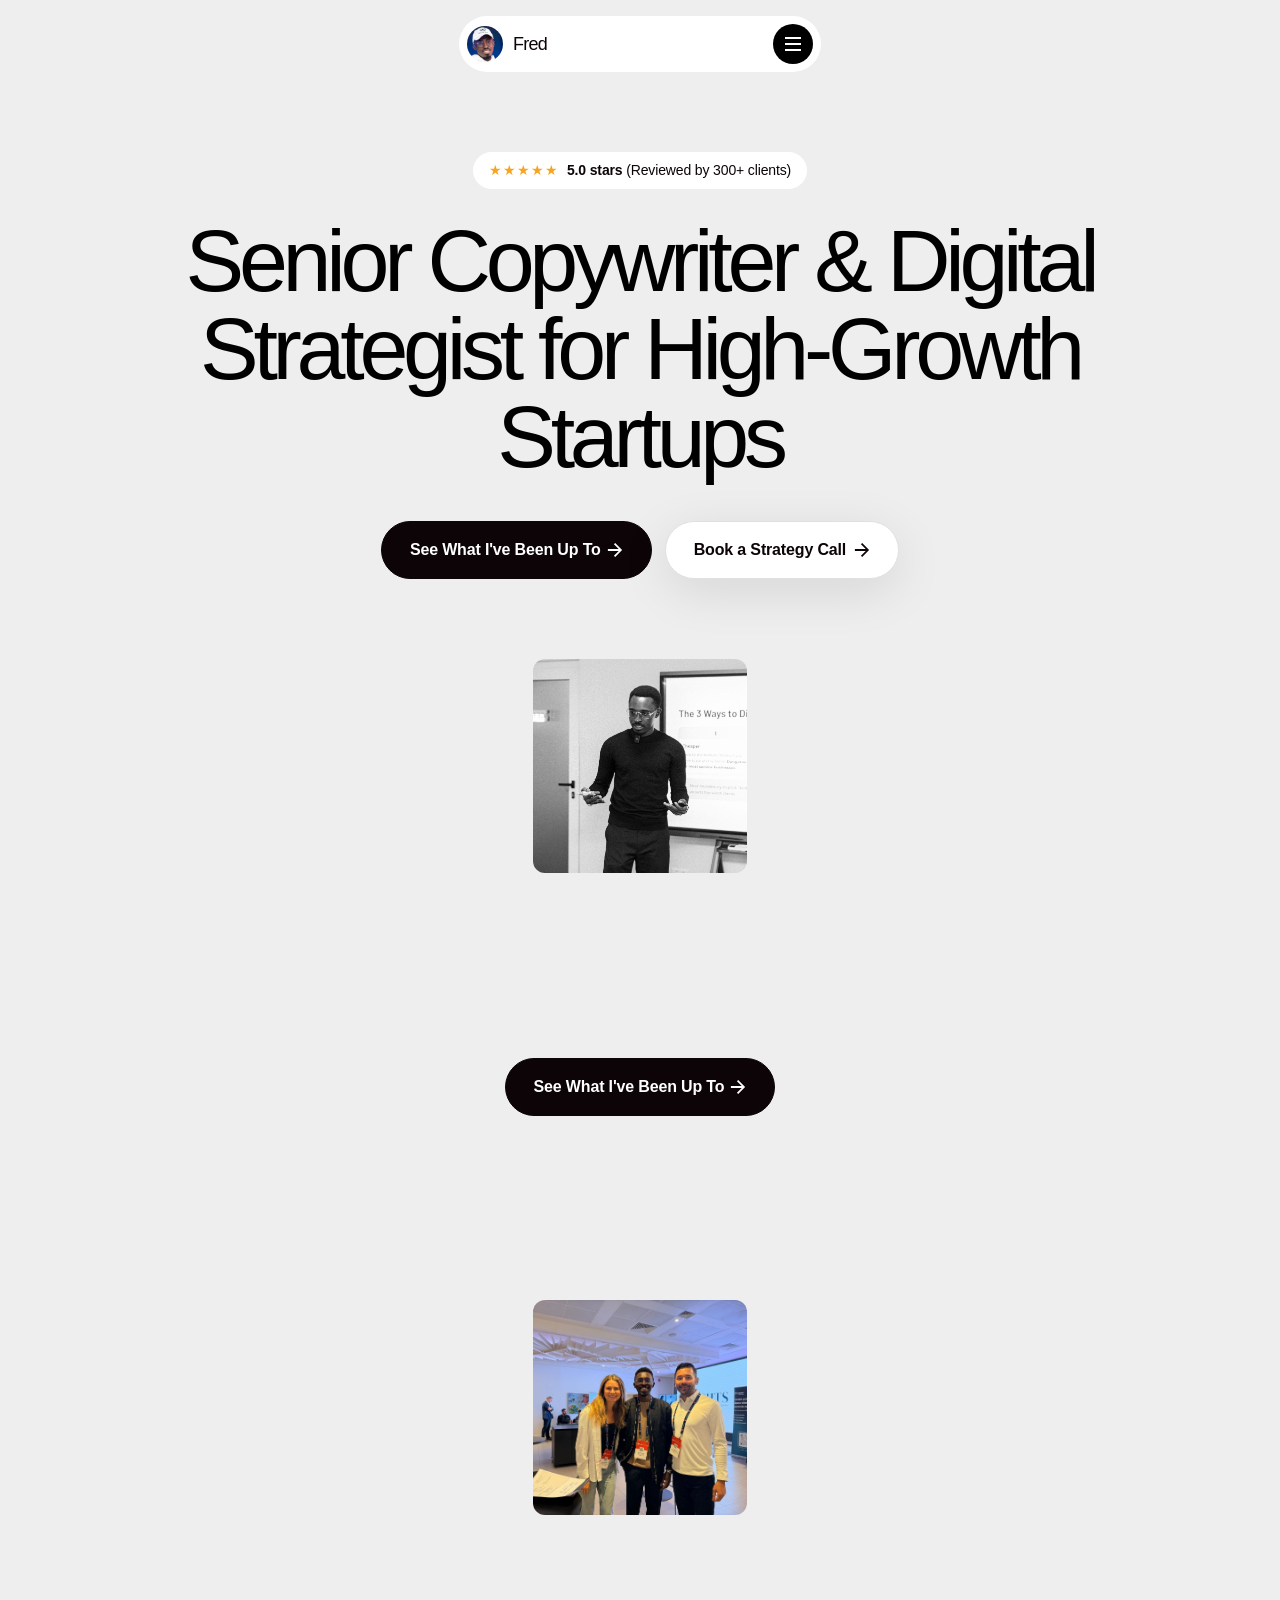
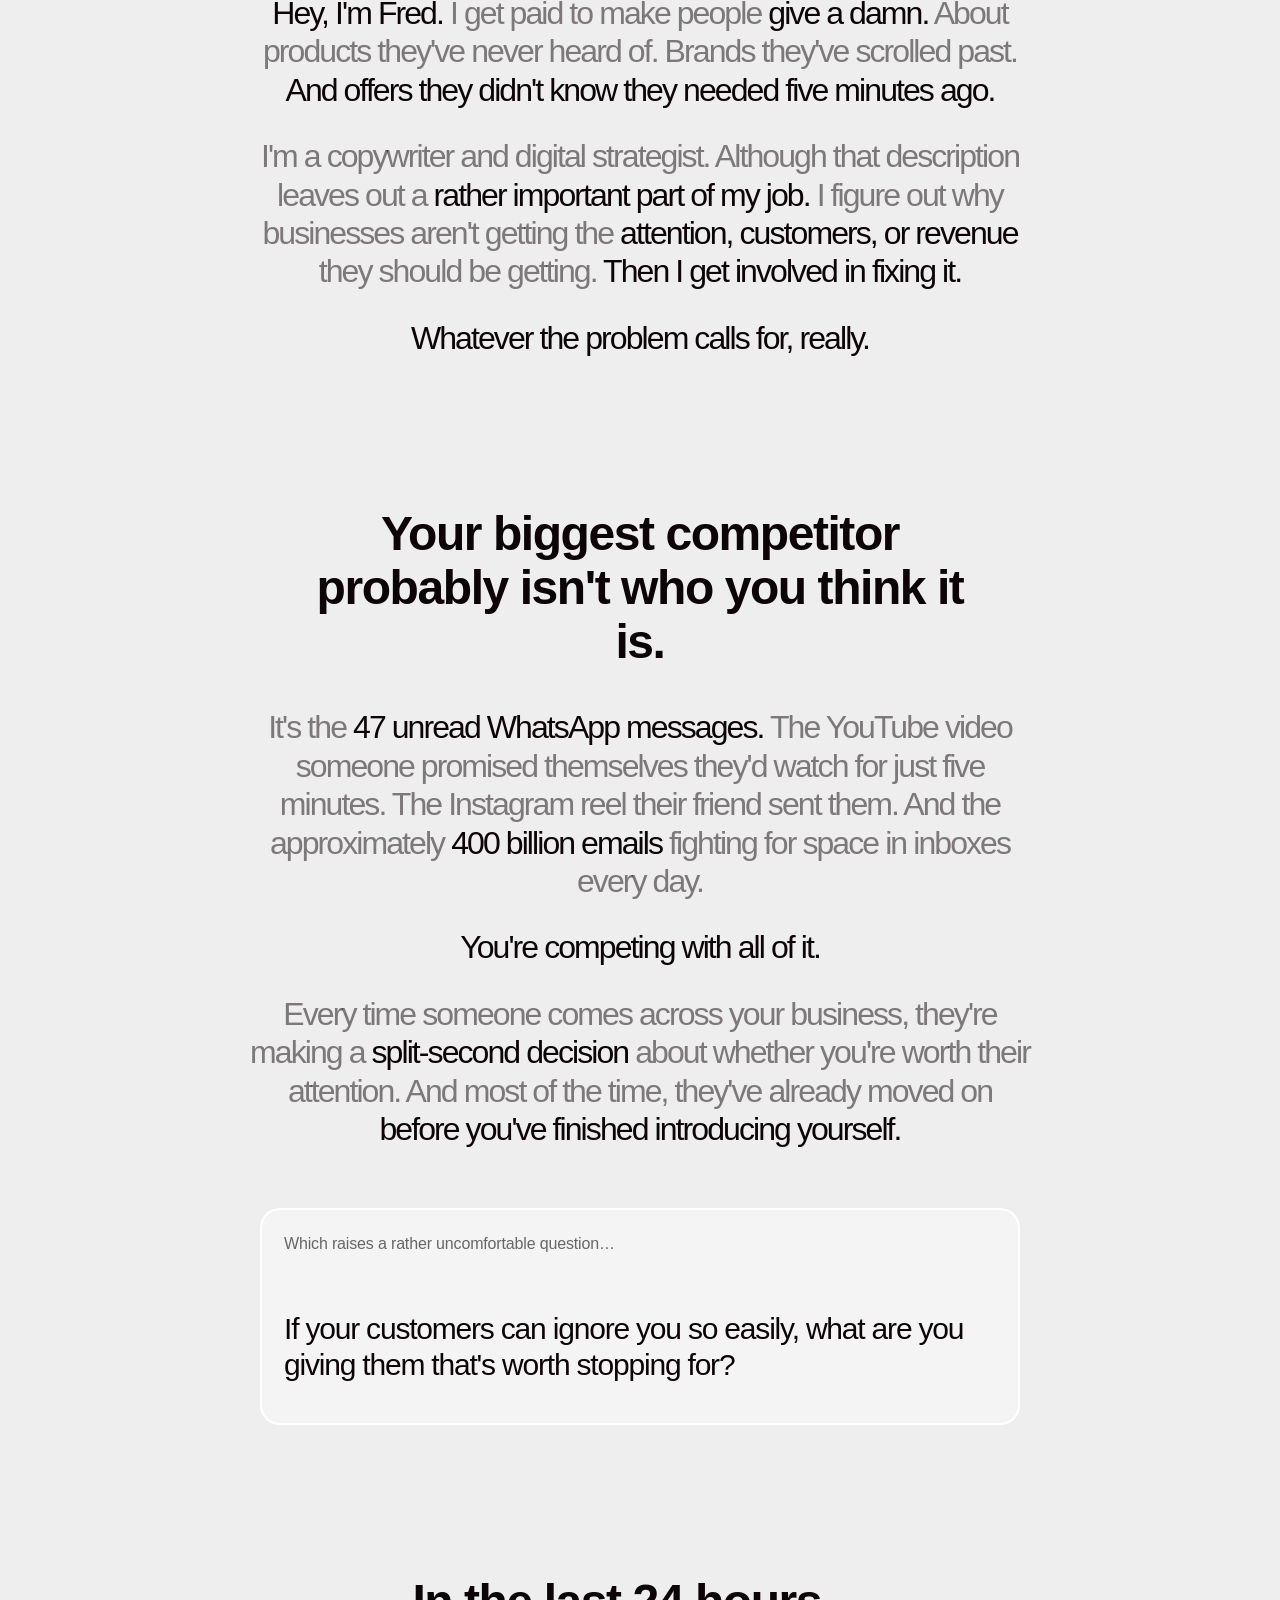
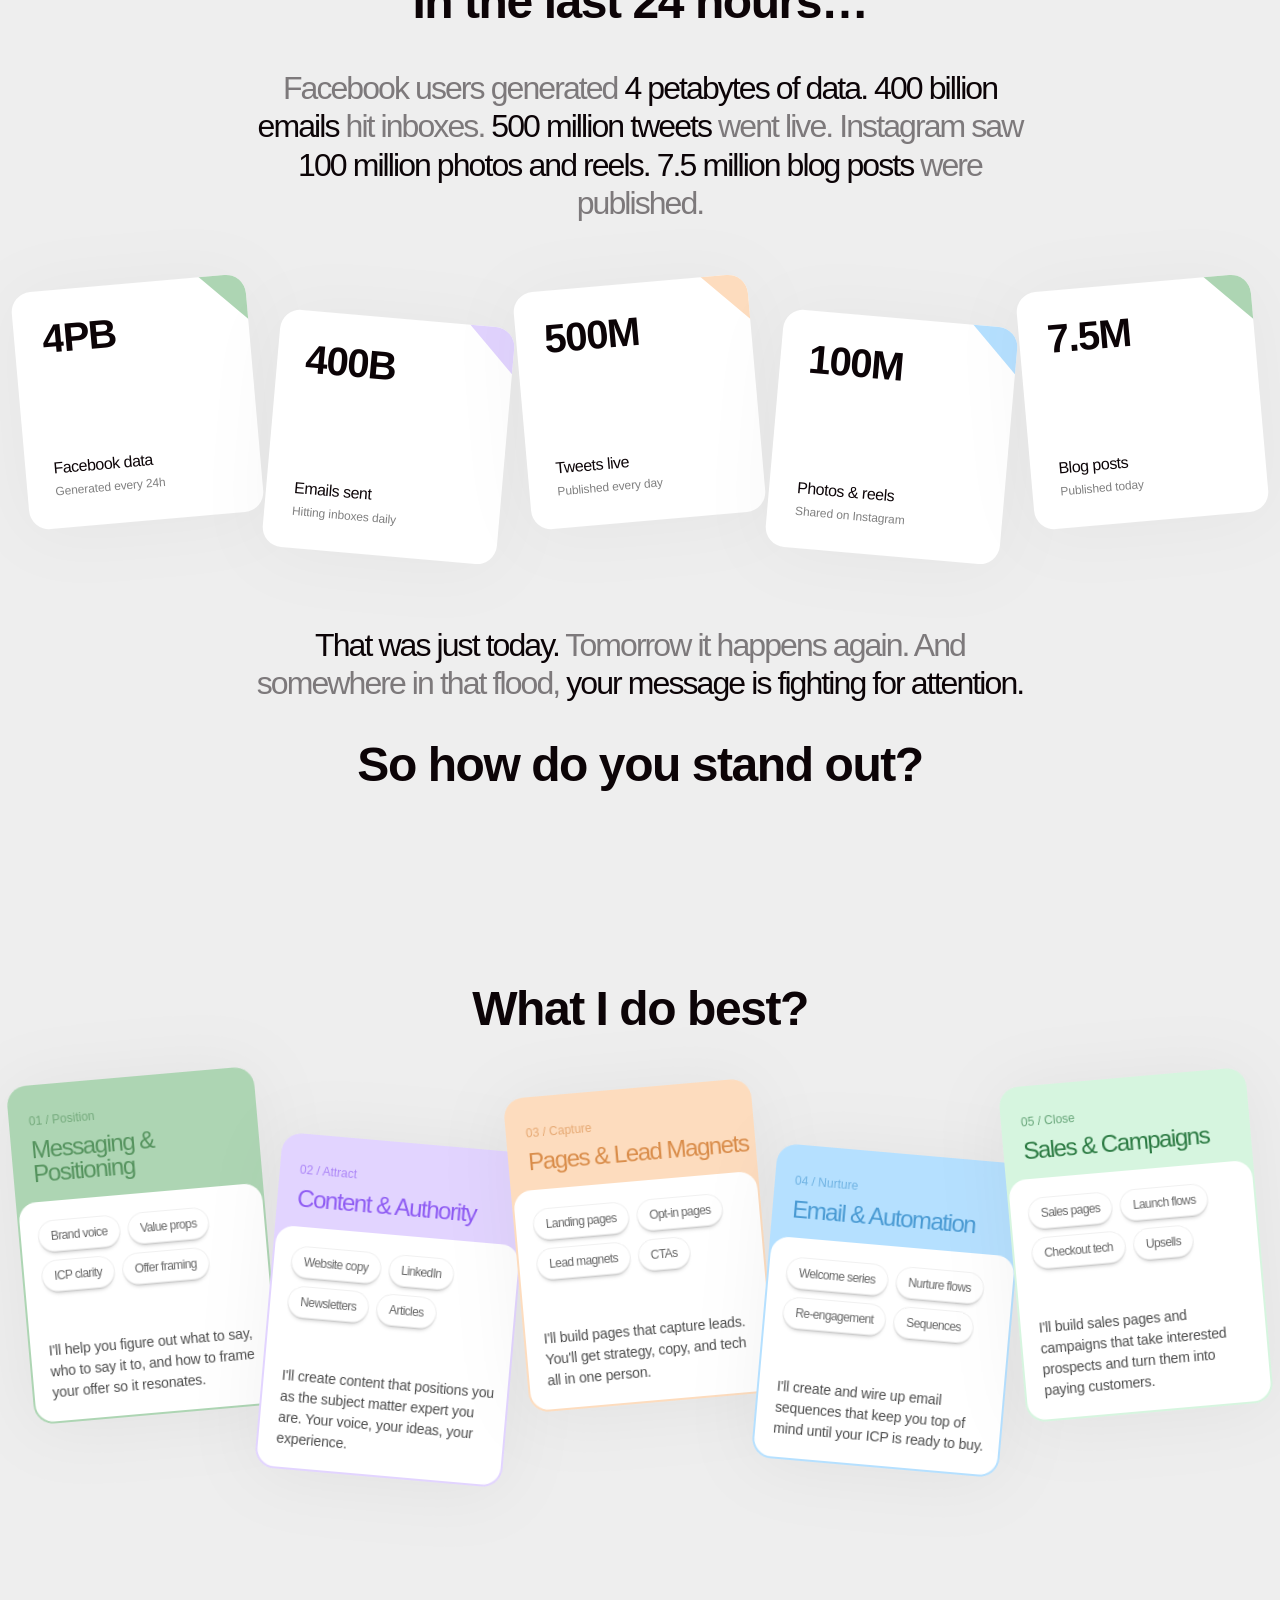
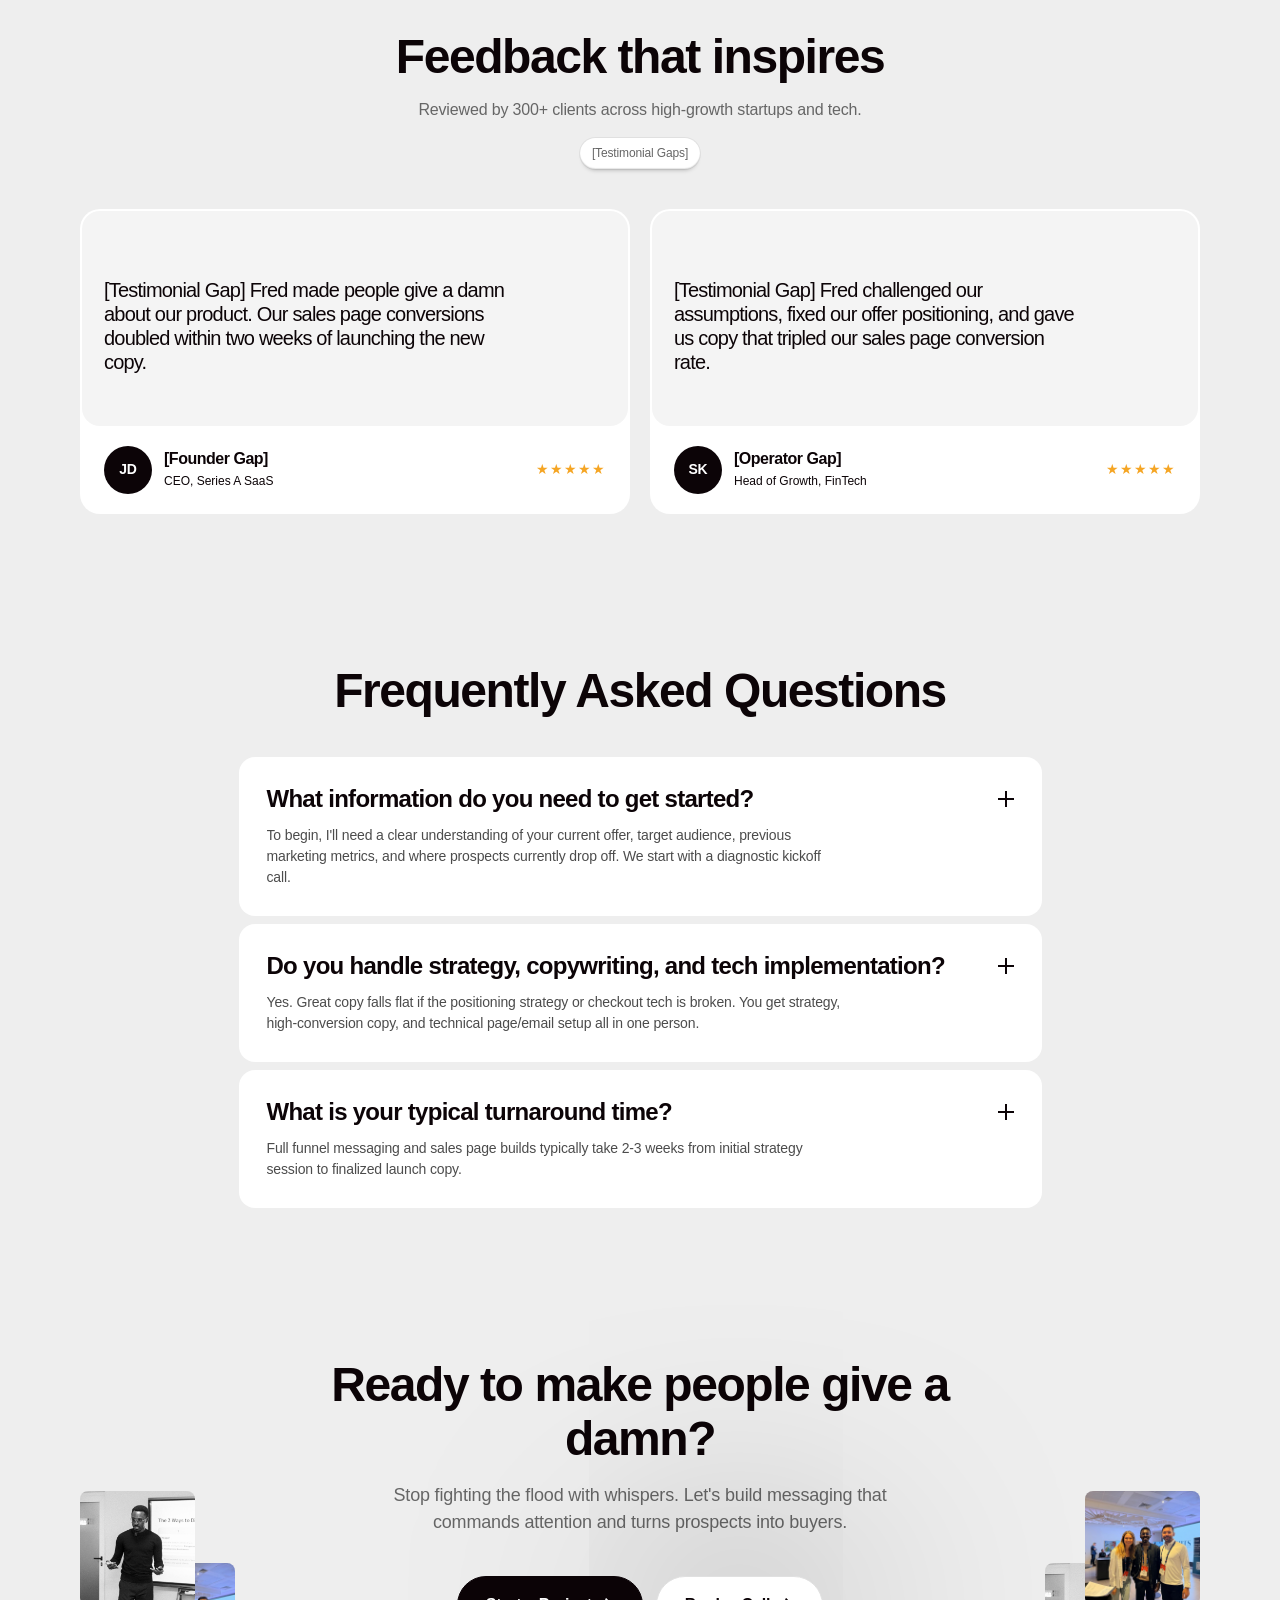
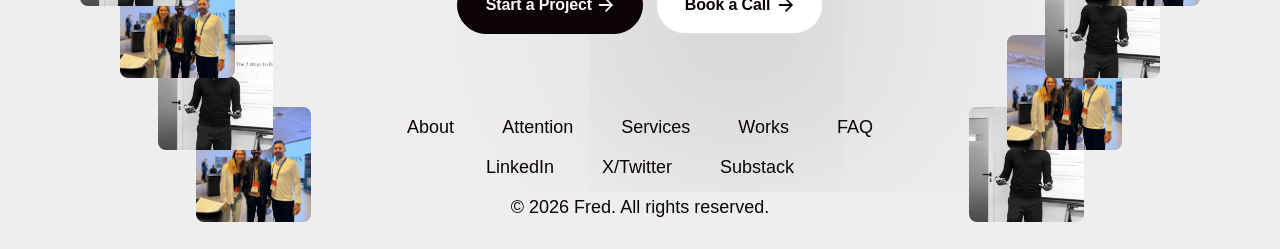
==== commit 68799320: "logo image improved" ====
--- a/index.html
+++ b/index.html
@@ -33,13 +33,14 @@
 
         /* Nav brand (avatar + name in place of the template's logo svg) */
         .nav-brand { display: flex; align-items: center; gap: 10px; padding-right: 6px; }
-        .nav-brand-avatar { width: 36px; height: 36px; border-radius: 100%; object-fit: cover; object-position: 46% 36%; display: block; }
+        .nav-brand-avatar { width: 36px; height: 36px; border-radius: 100%; object-fit: cover; display: block; }
         .works-thumb { display: block; width: 100%; aspect-ratio: 1; object-fit: cover; }
         .works-thumb-wrap._1 .works-thumb { object-position: 50% 30%; }
         .works-thumb-wrap._7 .works-thumb { object-position: 52% 40%; }
         .works-layout .works-thumb-wrap._1, .works-layout .works-thumb-wrap._7 { width: 25%; left: 37.5%; right: auto; }
         .works-layout .works-thumb-wrap._1 { top: 0; }
         .works-layout .works-thumb-wrap._7 { top: 75%; }
+        .footer-img { display: block; width: 100%; aspect-ratio: 1; object-fit: cover; }
         .nav-brand-name { font-family: var(--_font-family---poppins); color: var(--black-900); font-size: 18px; font-weight: 500; letter-spacing: var(--_letter-spacing---ls-4); }
 
         /* Nav menu toggle. Replaces the template's .nav-open, whose Webflow animation
@@ -170,7 +171,7 @@
                 <div class="nav-layout">
                     <a href="#" aria-current="page" class="nav-logo-wrap w-inline-block w--current">
                         <div class="nav-brand">
-                            <img src="logo.jpg" alt="Fred" class="nav-brand-avatar"/>
+                            <img src="logo-avatar.jpg" alt="Fred" class="nav-brand-avatar"/>
                             <span class="nav-brand-name">Fred</span>
                         </div>
                     </a>
@@ -443,7 +444,8 @@
             </div>
         </div>
 
-        <!-- ============ 6. SELECTED WORKS ============ -->
+        <!-- ============ 6. SELECTED WORKS (commented out for now) ============ -->
+        <!--
         <div id="work" class="blogs-section">
             <div class="section-spacing">
                 <div class="container">
@@ -493,6 +495,7 @@
                 </div>
             </div>
         </div>
+        -->
 
         <!-- ============ 7. TESTIMONIALS ============ -->
         <div class="testimonial-section">
@@ -582,16 +585,16 @@
         <div class="section-spacing">
             <div class="container footer">
                 <div class="footer-shape-left">
-                    <a data-w-id="06992715-ee0c-69d6-ed26-6bc0ceb1ba2b" href="#work" class="footer-img-wrap _1 w-inline-block"><img src="https://cdn.prod.website-files.com/686964cfa204c3a3ace96bce/68738b2d56ec06934409550e_thumb-13.webp" loading="lazy" alt="" class="footer-img"/></a>
-                    <a data-w-id="06992715-ee0c-69d6-ed26-6bc0ceb1ba2d" href="#work" class="footer-img-wrap _2 w-inline-block"><img src="https://cdn.prod.website-files.com/686964cfa204c3a3ace96bce/68738b2de0c1702f3d3594a9_thumb-14.webp" loading="lazy" alt="" class="footer-img"/></a>
-                    <a data-w-id="06992715-ee0c-69d6-ed26-6bc0ceb1ba2f" href="#work" class="footer-img-wrap _3 w-inline-block"><img src="https://cdn.prod.website-files.com/686964cfa204c3a3ace96bce/68738b2d83fc1b13f593e37c_thumb-15.webp" loading="lazy" alt="" class="footer-img"/></a>
-                    <a data-w-id="06992715-ee0c-69d6-ed26-6bc0ceb1ba31" href="#work" class="footer-img-wrap _4 w-inline-block"><img src="https://cdn.prod.website-files.com/686964cfa204c3a3ace96bce/68738b2e089332e17fce0085_thumb-16.webp" loading="lazy" alt="" class="footer-img"/></a>
+                    <a data-w-id="06992715-ee0c-69d6-ed26-6bc0ceb1ba2b" href="#work" class="footer-img-wrap _1 w-inline-block"><img src="twelve.jpg" loading="lazy" alt="Fred presenting the 3 ways to differentiate" class="footer-img"/></a>
+                    <a data-w-id="06992715-ee0c-69d6-ed26-6bc0ceb1ba2d" href="#work" class="footer-img-wrap _2 w-inline-block"><img src="six.jpg" loading="lazy" alt="Fred at a tech event" class="footer-img"/></a>
+                    <a data-w-id="06992715-ee0c-69d6-ed26-6bc0ceb1ba2f" href="#work" class="footer-img-wrap _3 w-inline-block"><img src="twelve.jpg" loading="lazy" alt="Fred presenting the 3 ways to differentiate" class="footer-img"/></a>
+                    <a data-w-id="06992715-ee0c-69d6-ed26-6bc0ceb1ba31" href="#work" class="footer-img-wrap _4 w-inline-block"><img src="six.jpg" loading="lazy" alt="Fred at a tech event" class="footer-img"/></a>
                 </div>
                 <div class="footer-shape-right">
-                    <a data-w-id="06992715-ee0c-69d6-ed26-6bc0ceb1ba34" href="#work" class="footer-img-wrap _5 w-inline-block"><img src="https://cdn.prod.website-files.com/686964cfa204c3a3ace96bce/68738b2eb3064782ad1d2df9_thumb-17.webp" loading="lazy" alt="" class="footer-img"/></a>
-                    <a data-w-id="06992715-ee0c-69d6-ed26-6bc0ceb1ba36" href="#work" class="footer-img-wrap _6 w-inline-block"><img src="https://cdn.prod.website-files.com/686964cfa204c3a3ace96bce/68738b2fc5e36c7eb800df4e_thumb-18.webp" loading="lazy" alt="" class="footer-img"/></a>
-                    <a data-w-id="06992715-ee0c-69d6-ed26-6bc0ceb1ba38" href="#work" class="footer-img-wrap _7 w-inline-block"><img src="https://cdn.prod.website-files.com/686964cfa204c3a3ace96bce/68738b2fa6d143c40503ecfd_thumb-19.webp" loading="lazy" alt="" class="footer-img"/></a>
-                    <a data-w-id="06992715-ee0c-69d6-ed26-6bc0ceb1ba3a" href="#work" class="footer-img-wrap _8 w-inline-block"><img src="https://cdn.prod.website-files.com/686964cfa204c3a3ace96bce/68738b30089332e17fce0155_thumb-20.webp" loading="lazy" alt="" class="footer-img"/></a>
+                    <a data-w-id="06992715-ee0c-69d6-ed26-6bc0ceb1ba34" href="#work" class="footer-img-wrap _5 w-inline-block"><img src="six.jpg" loading="lazy" alt="Fred at a tech event" class="footer-img"/></a>
+                    <a data-w-id="06992715-ee0c-69d6-ed26-6bc0ceb1ba36" href="#work" class="footer-img-wrap _6 w-inline-block"><img src="twelve.jpg" loading="lazy" alt="Fred presenting the 3 ways to differentiate" class="footer-img"/></a>
+                    <a data-w-id="06992715-ee0c-69d6-ed26-6bc0ceb1ba38" href="#work" class="footer-img-wrap _7 w-inline-block"><img src="six.jpg" loading="lazy" alt="Fred at a tech event" class="footer-img"/></a>
+                    <a data-w-id="06992715-ee0c-69d6-ed26-6bc0ceb1ba3a" href="#work" class="footer-img-wrap _8 w-inline-block"><img src="twelve.jpg" loading="lazy" alt="Fred presenting the 3 ways to differentiate" class="footer-img"/></a>
                 </div>
                 <div class="footer-content">
                     <div class="section-heading footer-heading">
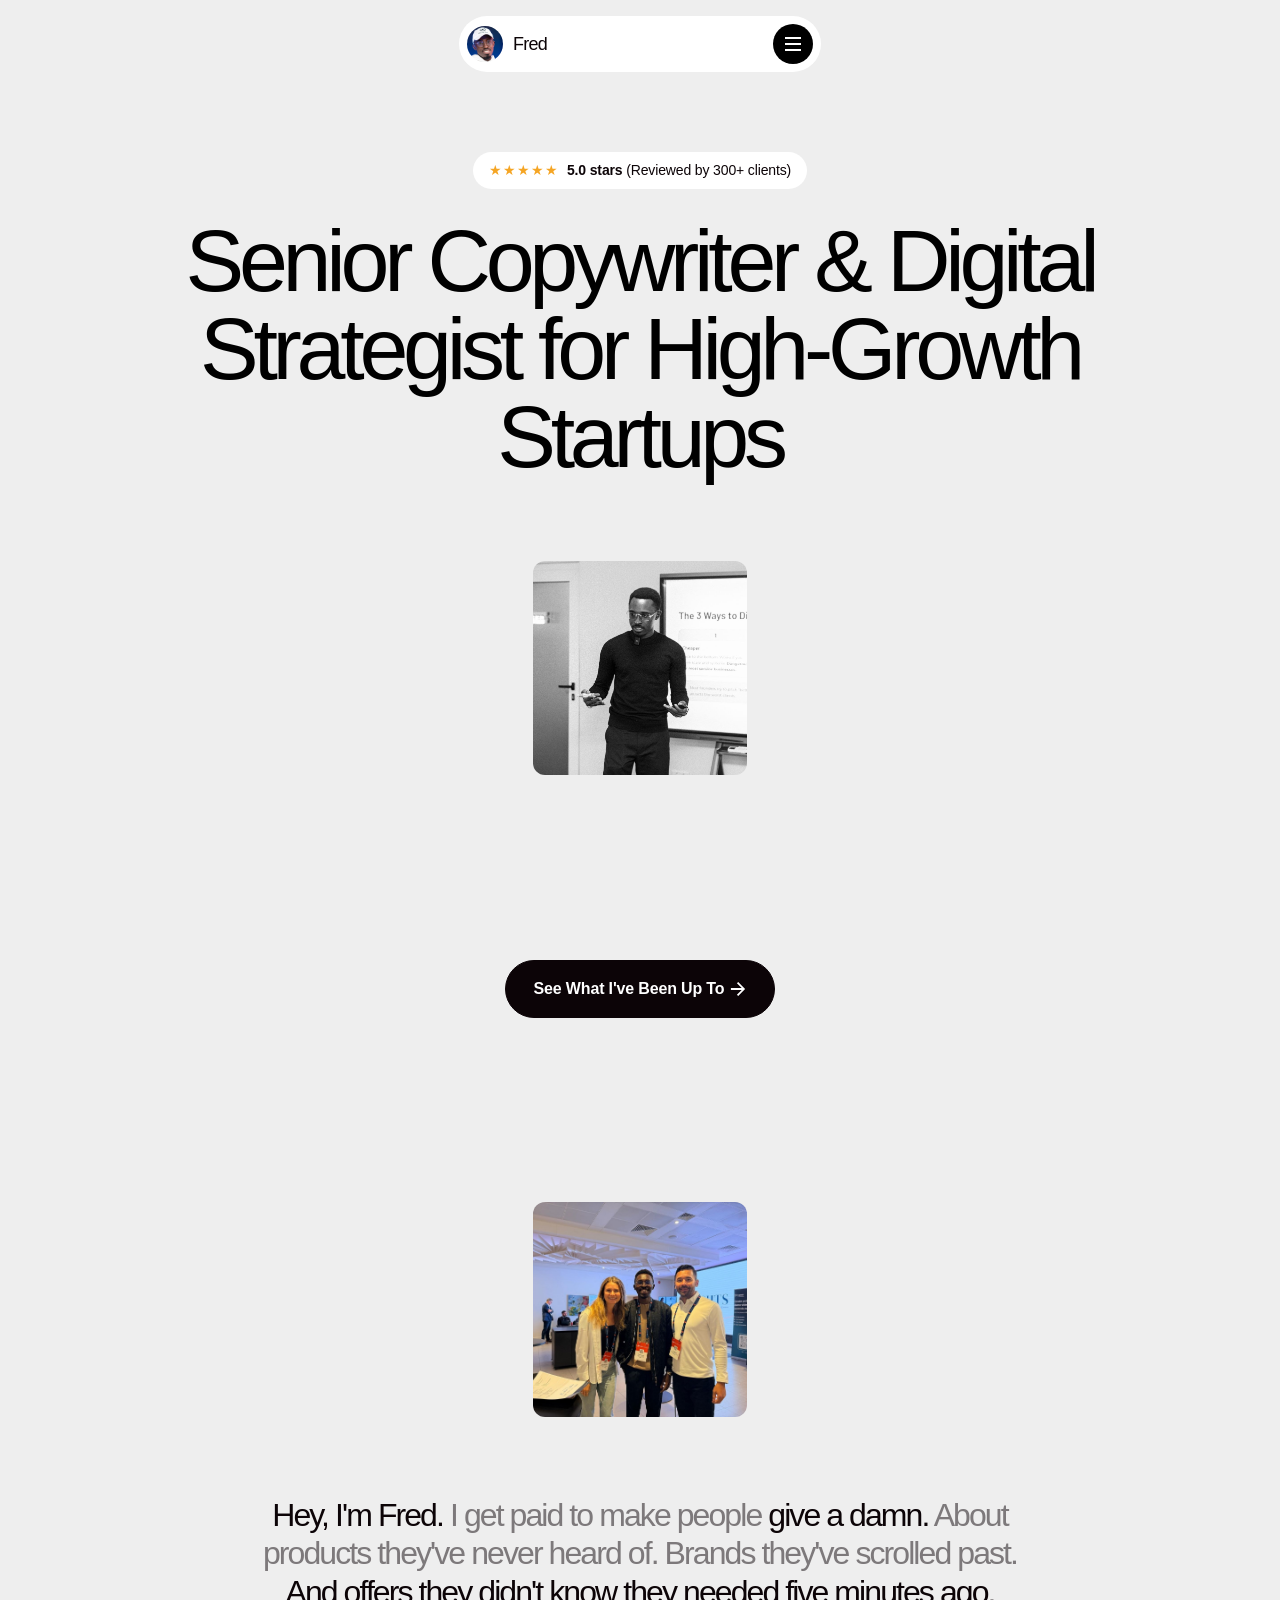
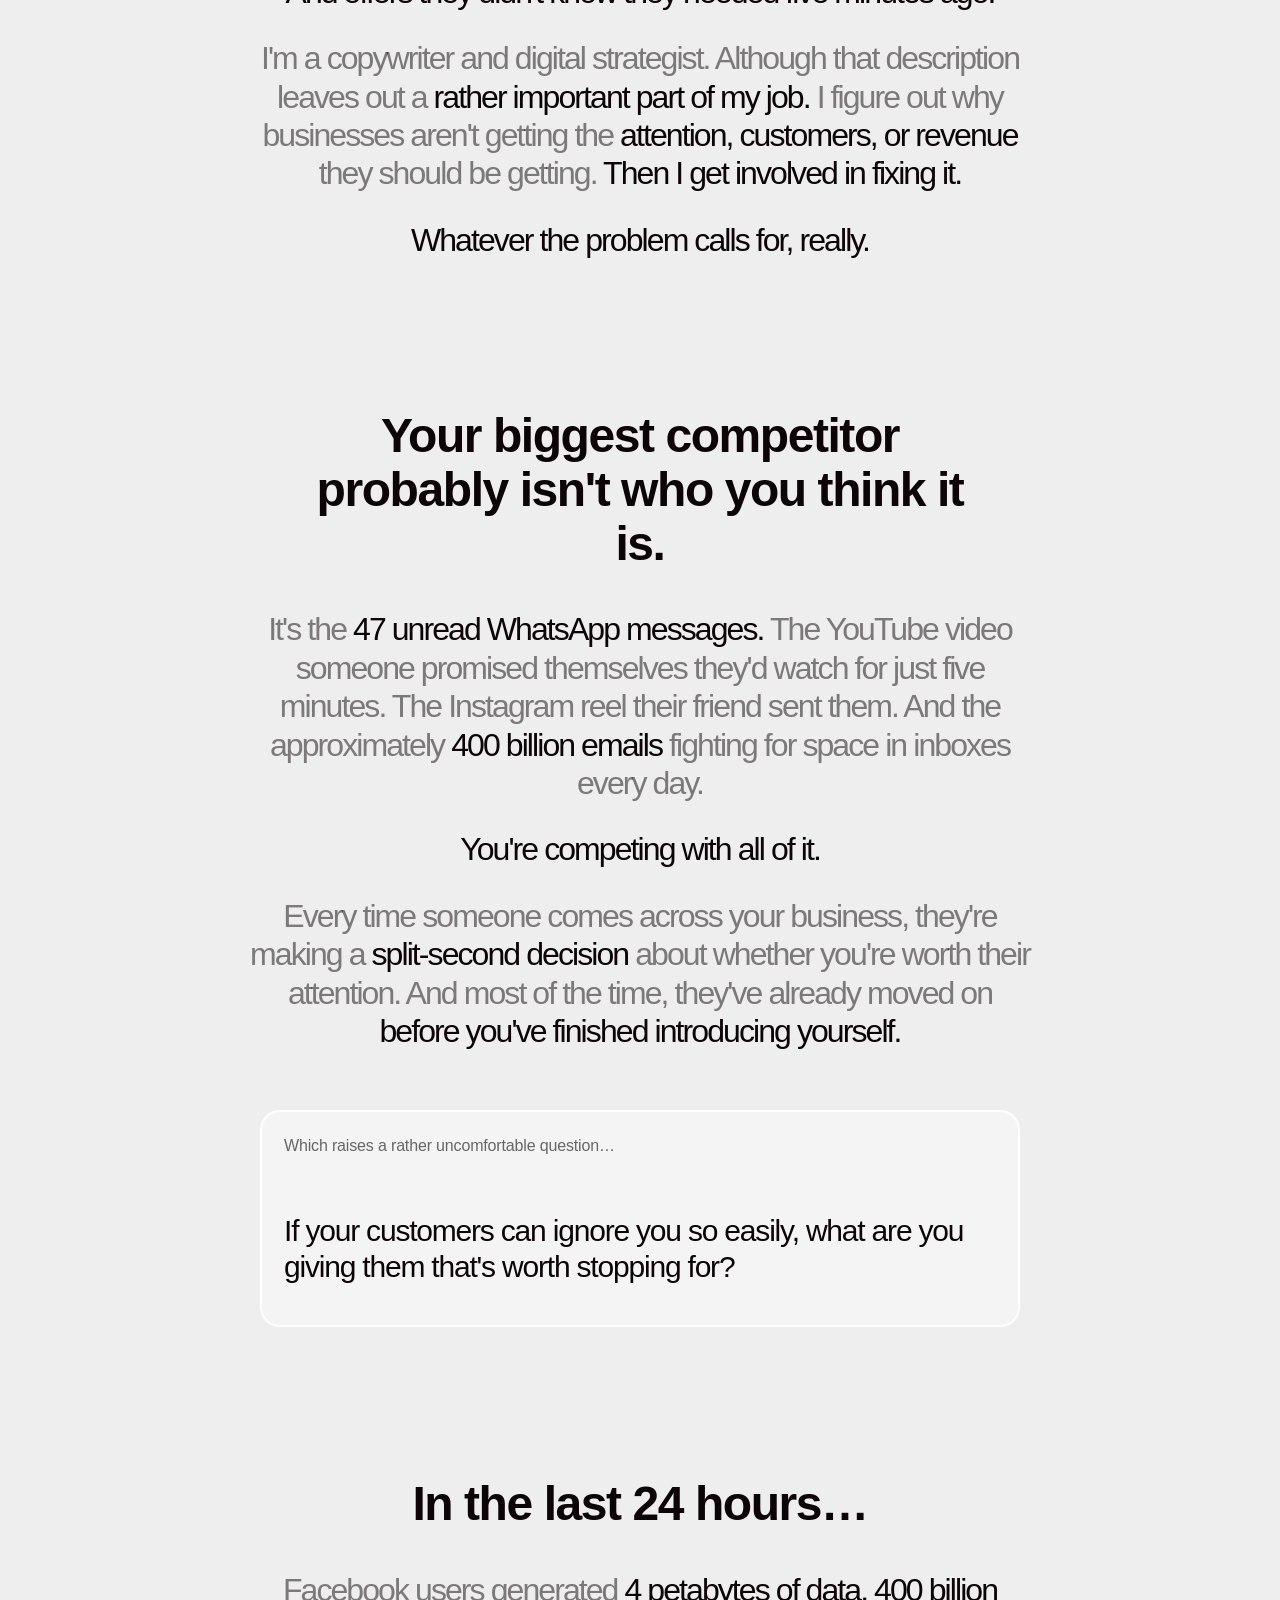
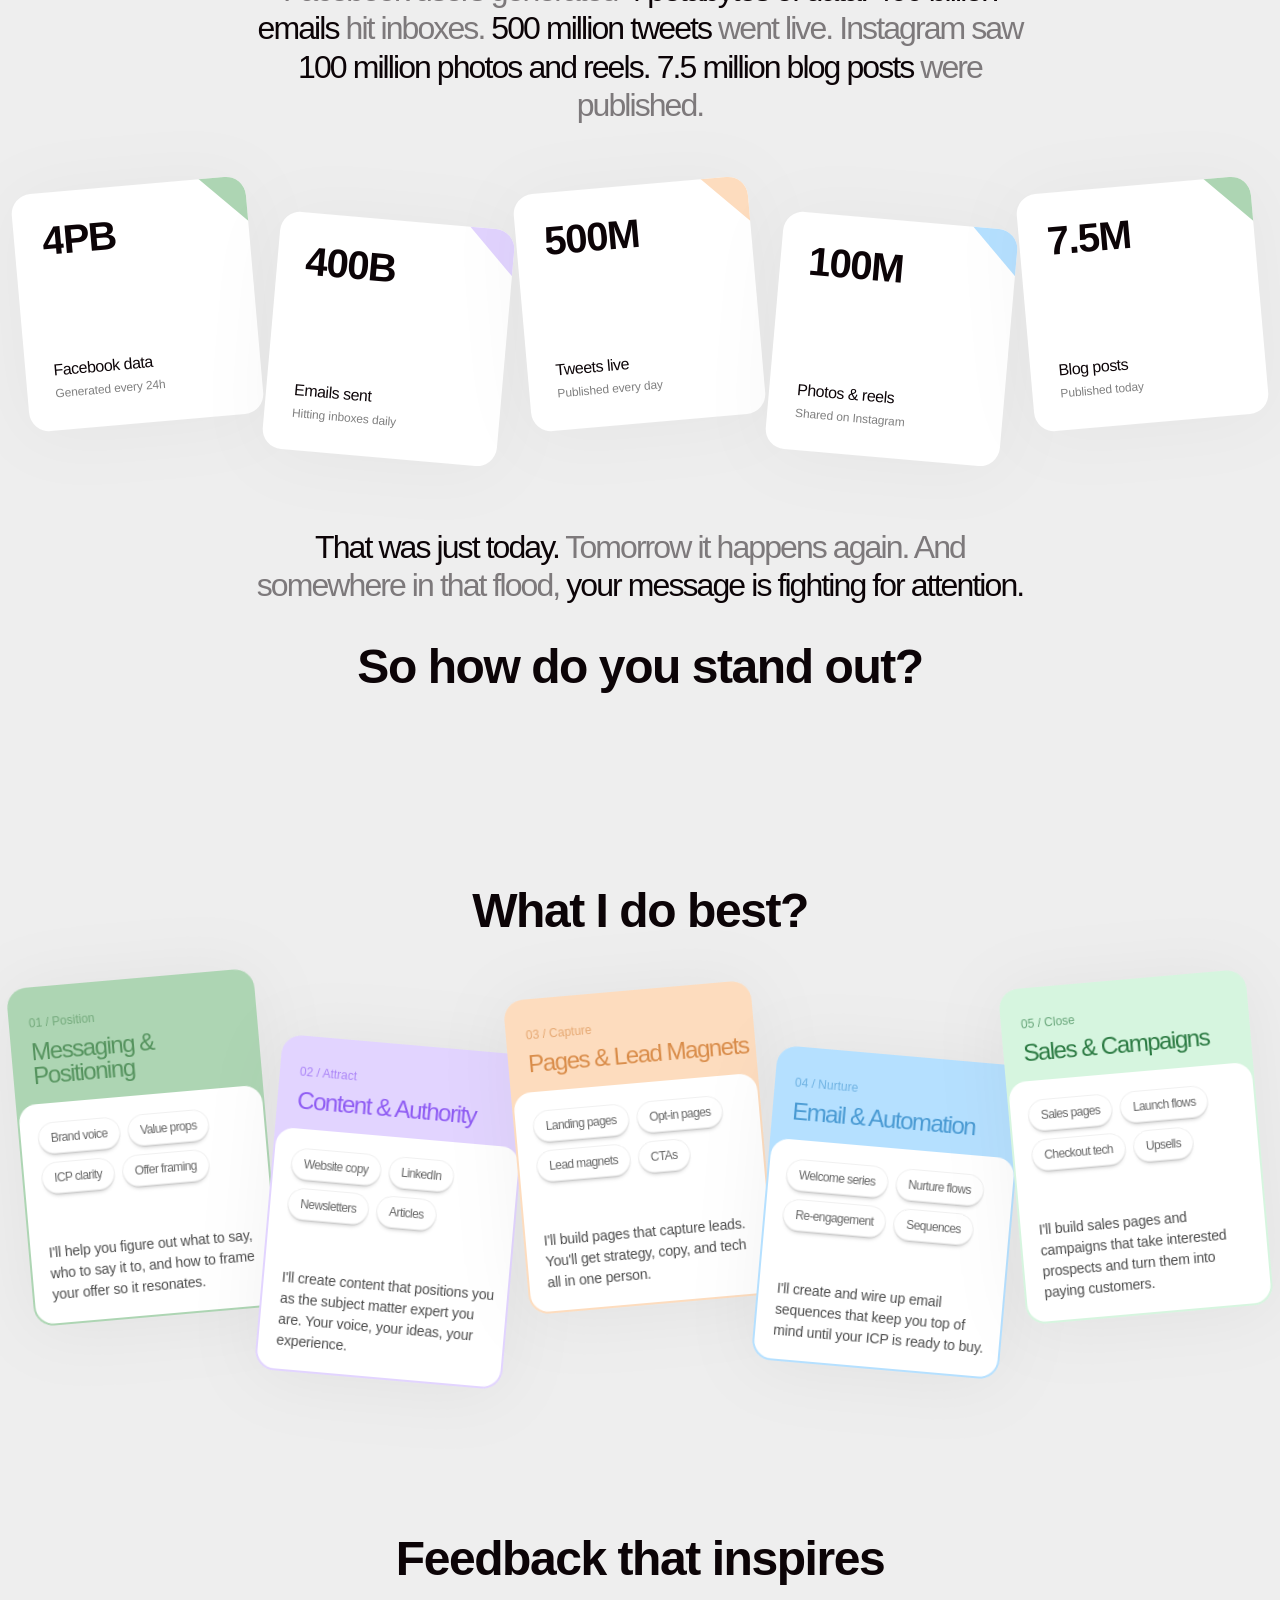
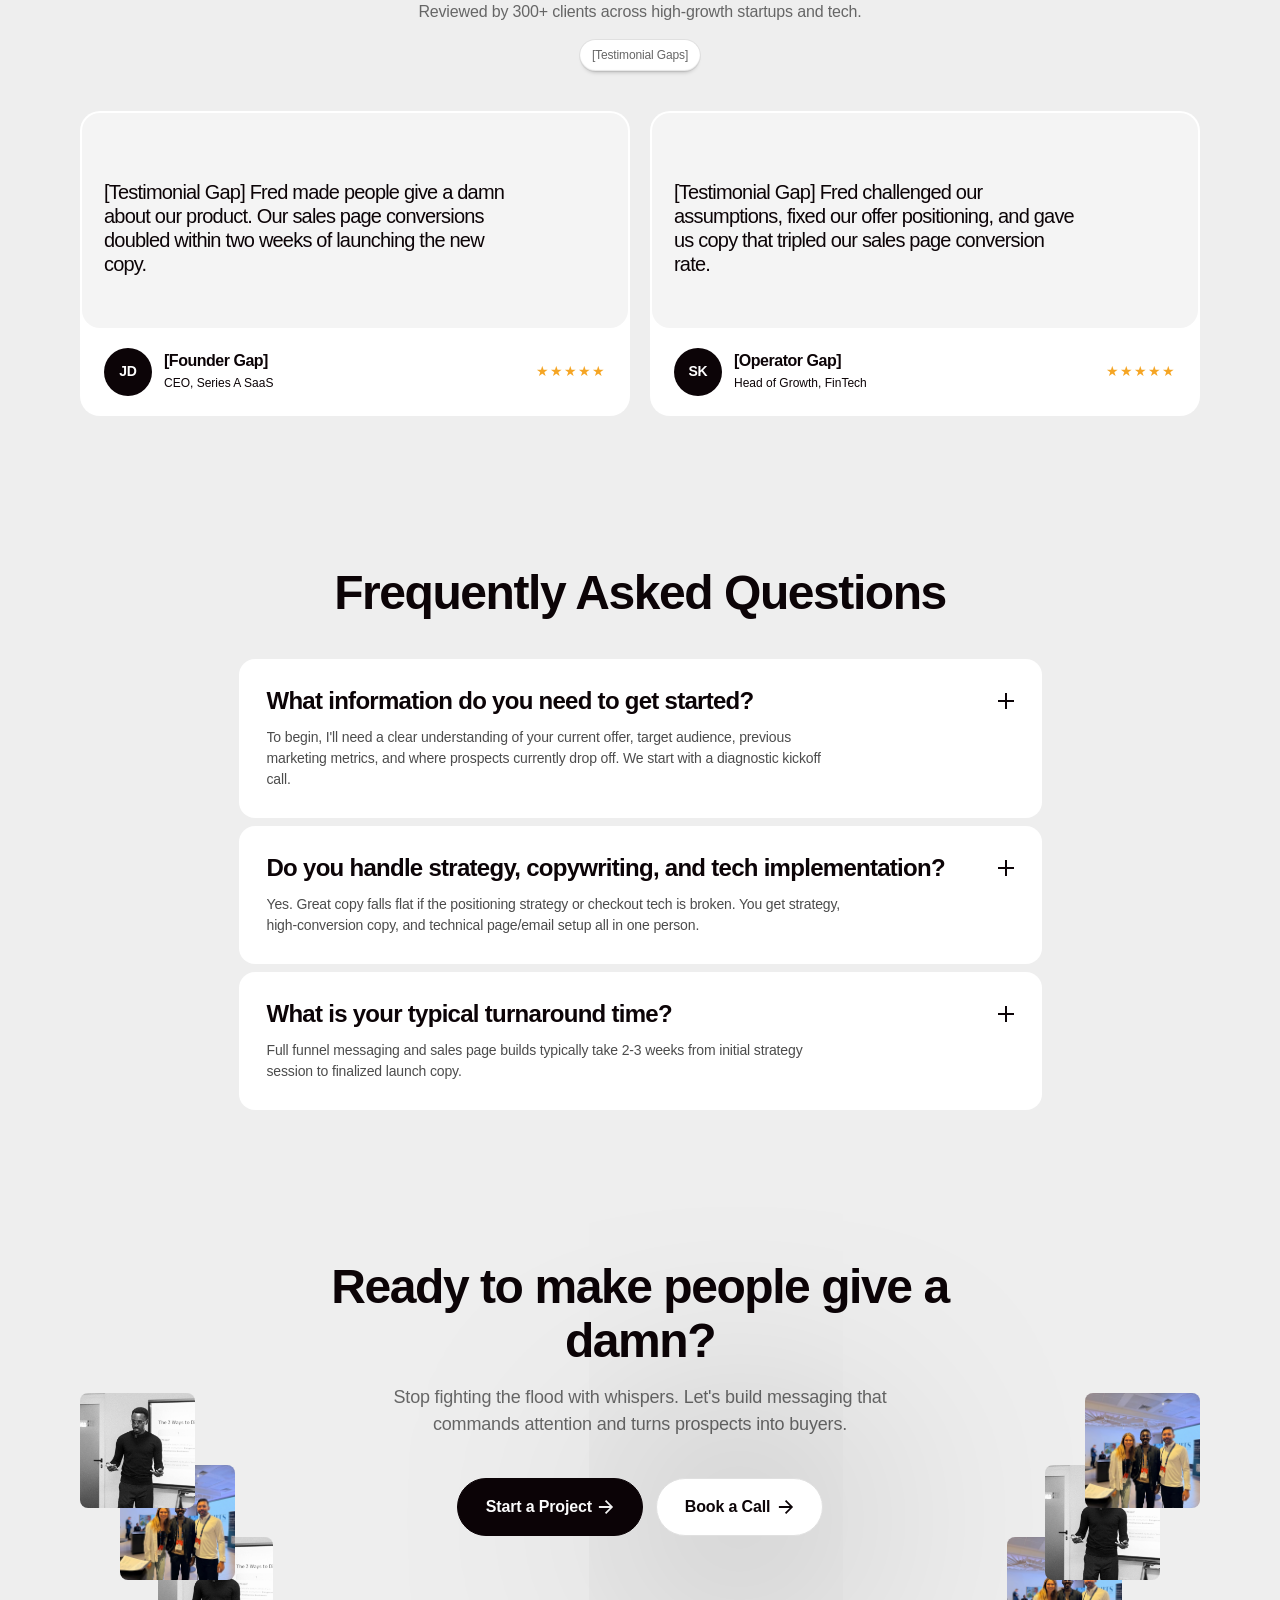
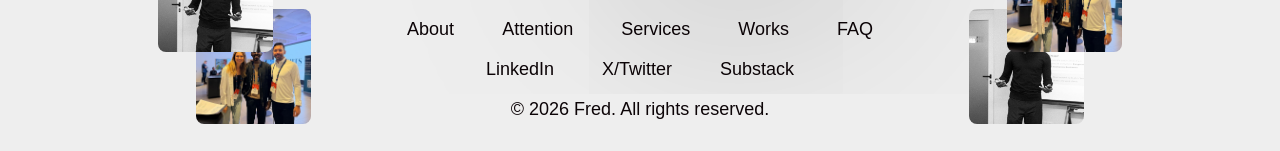
==== commit 8b880f96: "removed redundant ctas" ====
--- a/index.html
+++ b/index.html
@@ -65,8 +65,6 @@
         /* Hero social-proof pill + buttons */
         .social-proof-pill { display: inline-flex; align-items: center; gap: 8px; background-color: var(--white); border-radius: 52px; padding: 8px 16px; margin-bottom: 28px; color: var(--black-900); font-size: 14px; font-weight: 500; letter-spacing: var(--_letter-spacing---ls-1); }
         .stars-gold { color: #f5a524; letter-spacing: 1px; }
-        .hero-btn-wrap { margin-top: 40px; }
-        .hero-btn-wrap .btn-white { box-shadow: 0 12px 50px #0000001a; }
         @media screen and (min-width: 992px) {
             .hero-content.fred { max-width: 1000px; }
             .hero-title { font-size: 88px; }
@@ -212,26 +210,6 @@
                             </div>
                             <h1 class="hero-title">Senior Copywriter &amp; Digital Strategist for High-Growth Startups</h1>
                         </div>
-                        <div class="footer-btn-wrap hero-btn-wrap fx-reveal">
-                            <a href="#work" class="btn-dark w-inline-block">
-                                <div class="btn-inner">
-                                    <div>See What I've Been Up To</div>
-                                    <div class="btn-icon-wrap">
-                                        <div class="btn-icon w-embed"><svg width="100%" height="100%" viewBox="0 0 12 12" fill="none" xmlns="http://www.w3.org/2000/svg"><path d="M8.78166 5.33312L5.20566 1.75712L6.14833 0.814453L11.3337 5.99979L6.14833 11.1851L5.20566 10.2425L8.78166 6.66645H0.666992V5.33312H8.78166Z" fill="currentColor"/></svg></div>
-                                        <div class="btn-icon w-embed"><svg width="100%" height="100%" viewBox="0 0 12 12" fill="none" xmlns="http://www.w3.org/2000/svg"><path d="M8.78166 5.33312L5.20566 1.75712L6.14833 0.814453L11.3337 5.99979L6.14833 11.1851L5.20566 10.2425L8.78166 6.66645H0.666992V5.33312H8.78166Z" fill="currentColor"/></svg></div>
-                                    </div>
-                                </div>
-                            </a>
-                            <a href="#contact" class="btn-white w-inline-block">
-                                <div class="btn-inner-3">
-                                    <div>Book a Strategy Call</div>
-                                    <div class="btn-icon-wrap">
-                                        <div class="btn-icon w-embed"><svg width="100%" height="100%" viewBox="0 0 12 12" fill="none" xmlns="http://www.w3.org/2000/svg"><path d="M8.78166 5.33312L5.20566 1.75712L6.14833 0.814453L11.3337 5.99979L6.14833 11.1851L5.20566 10.2425L8.78166 6.66645H0.666992V5.33312H8.78166Z" fill="currentColor"/></svg></div>
-                                        <div class="btn-icon w-embed"><svg width="100%" height="100%" viewBox="0 0 12 12" fill="none" xmlns="http://www.w3.org/2000/svg"><path d="M8.78166 5.33312L5.20566 1.75712L6.14833 0.814453L11.3337 5.99979L6.14833 11.1851L5.20566 10.2425L8.78166 6.66645H0.666992V5.33312H8.78166Z" fill="currentColor"/></svg></div>
-                                    </div>
-                                </div>
-                            </a>
-                        </div>
                     </div>
                 </div>
             </div>
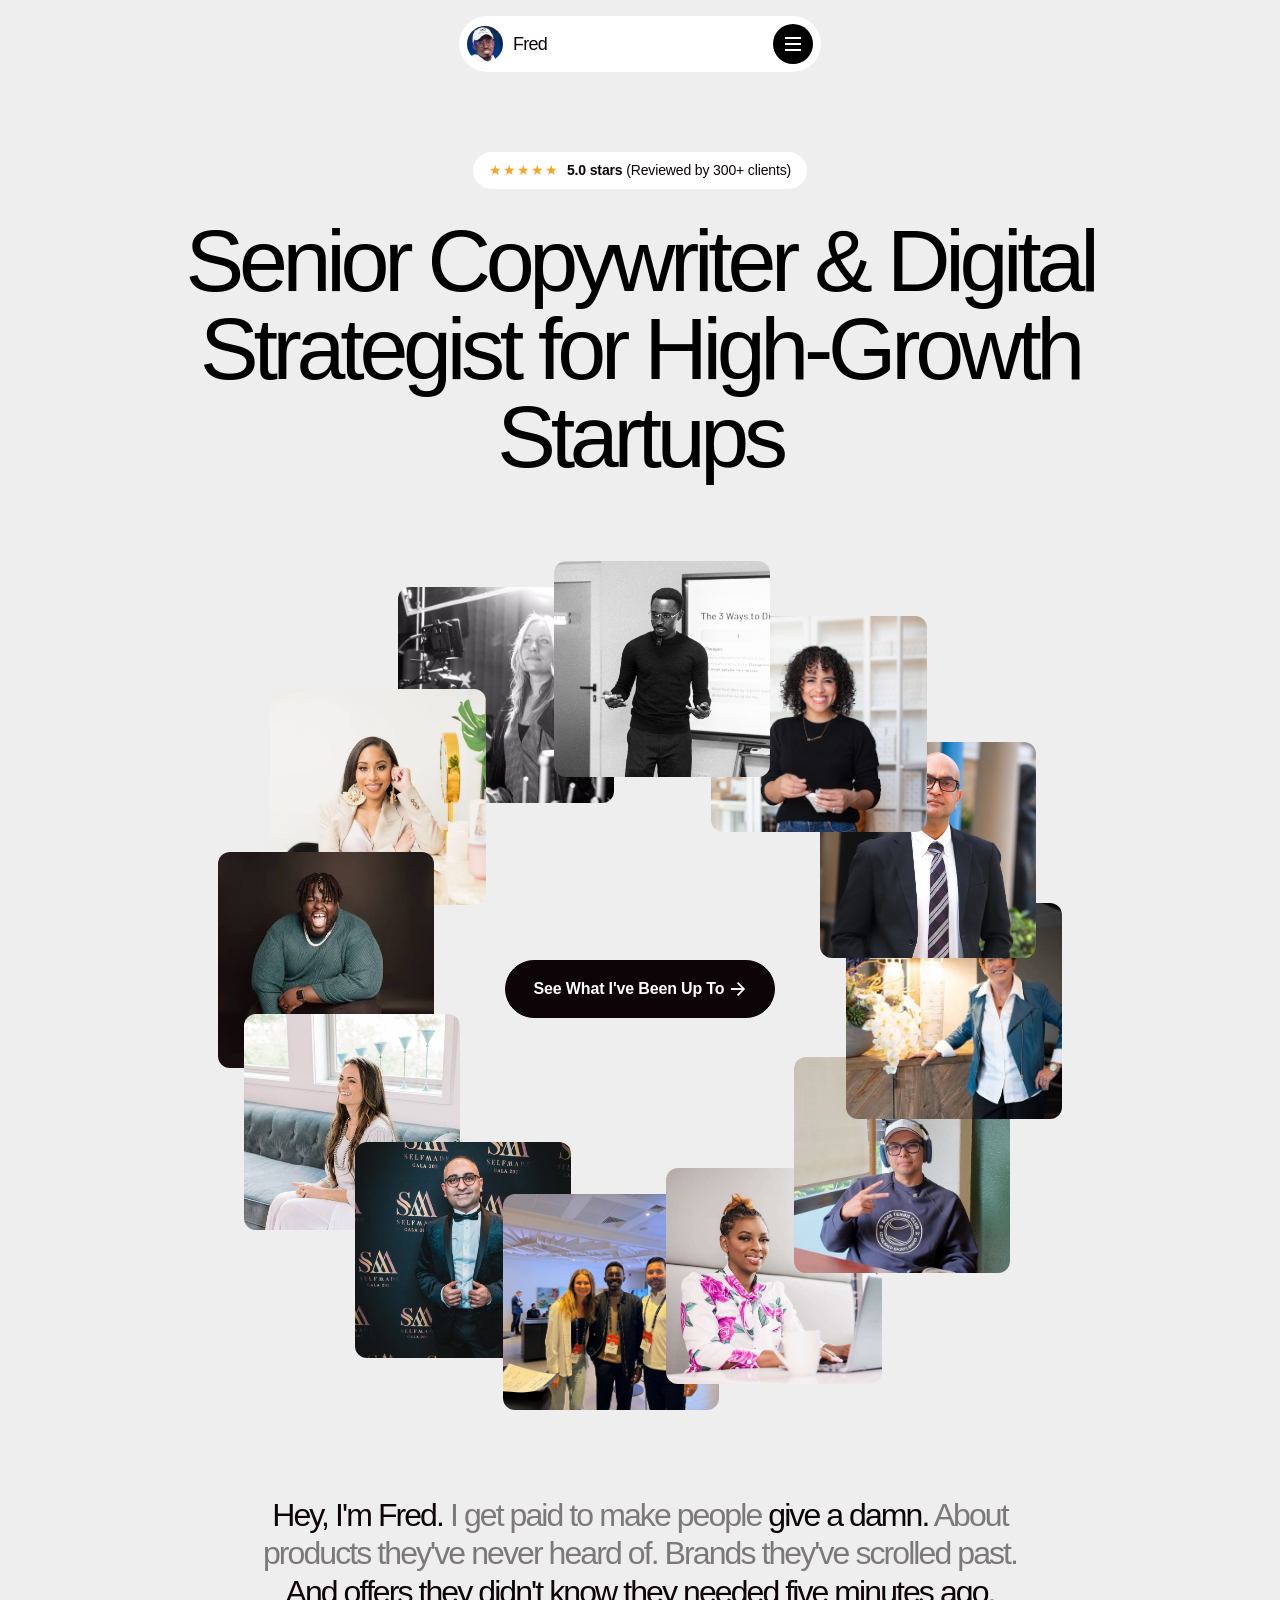
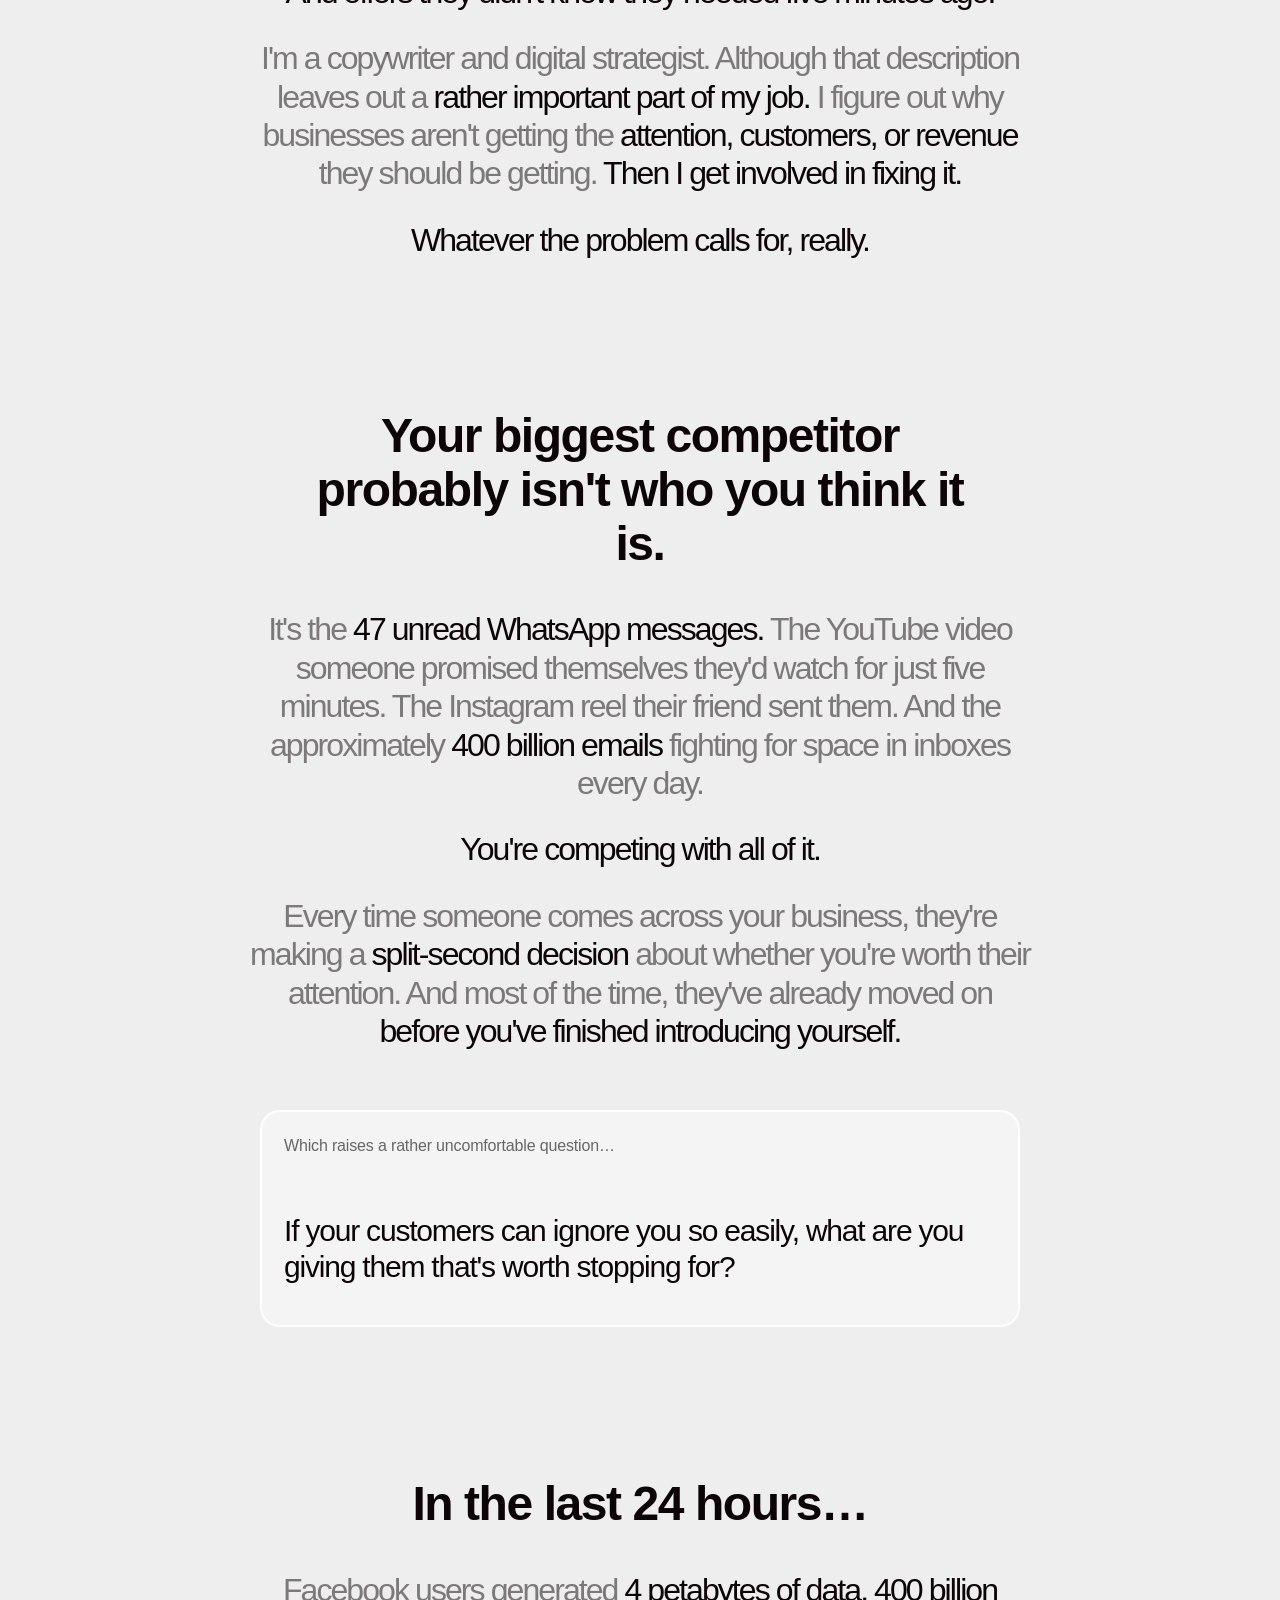
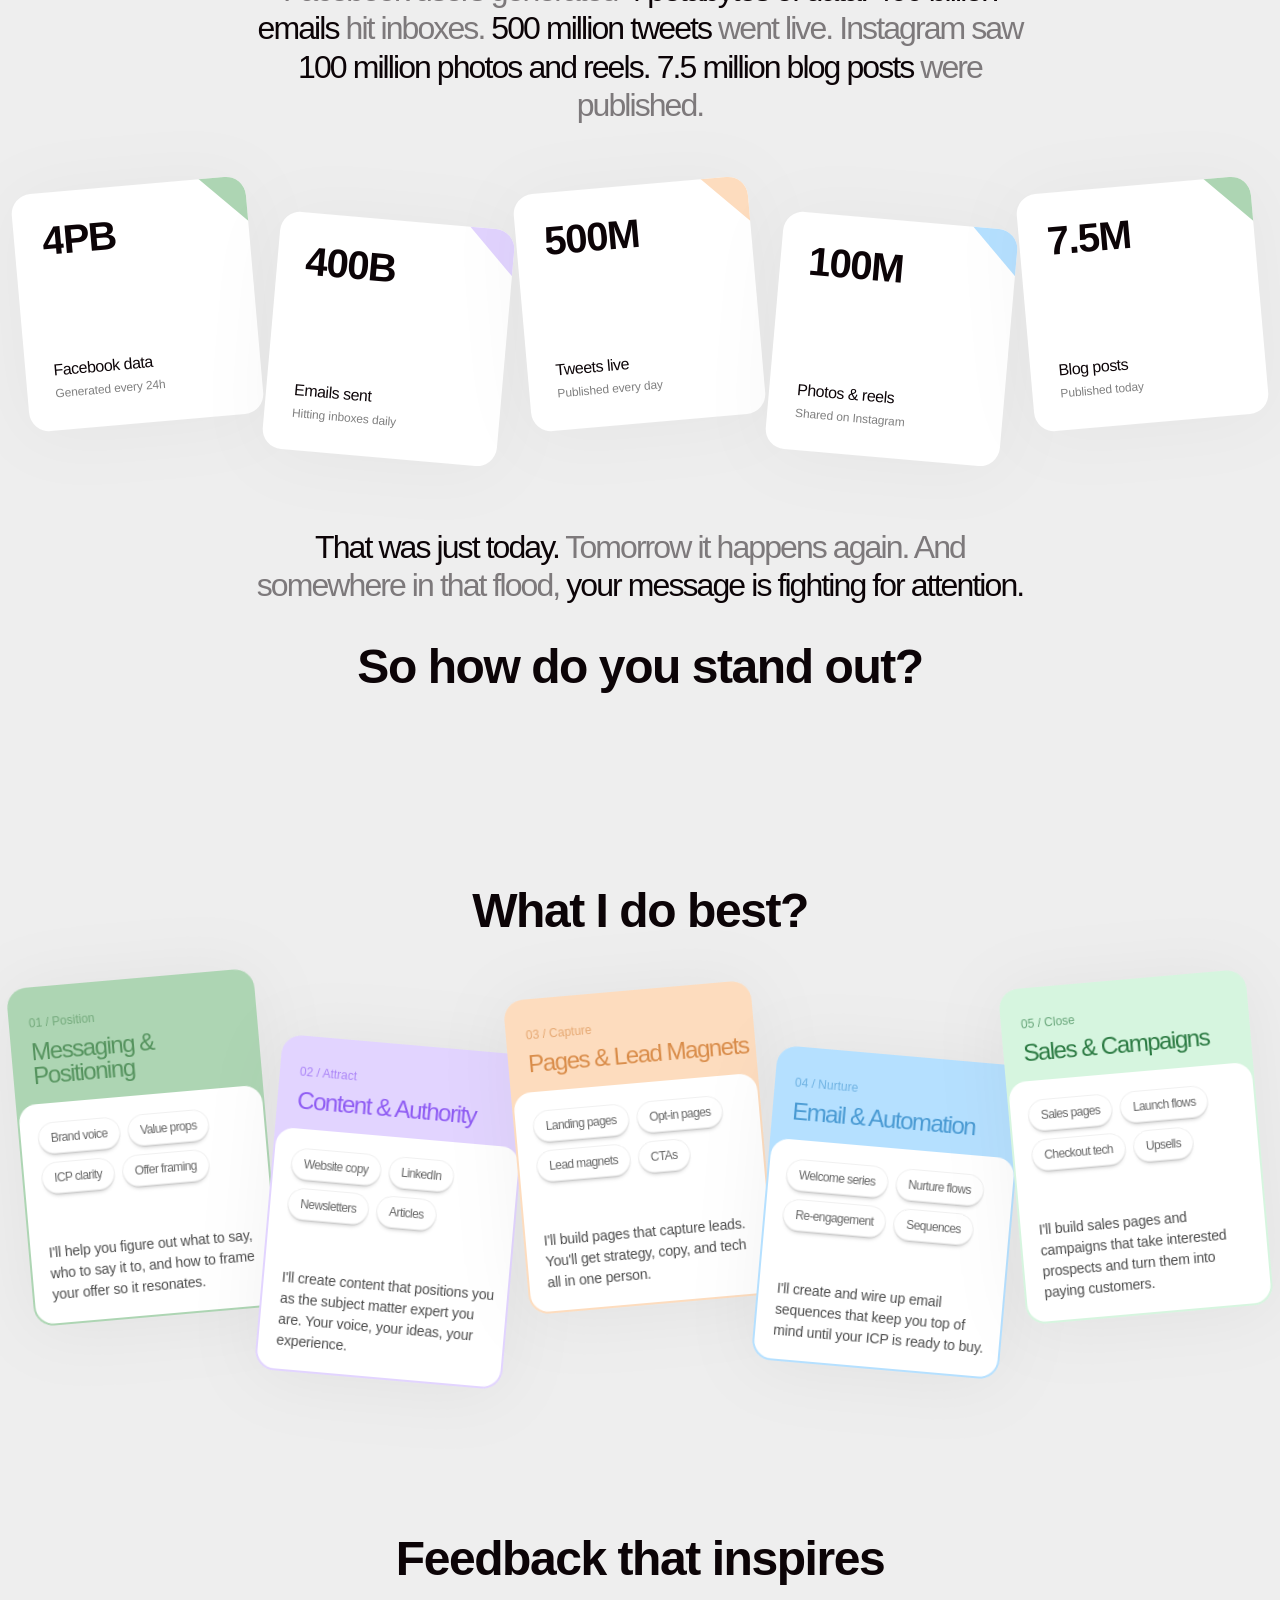
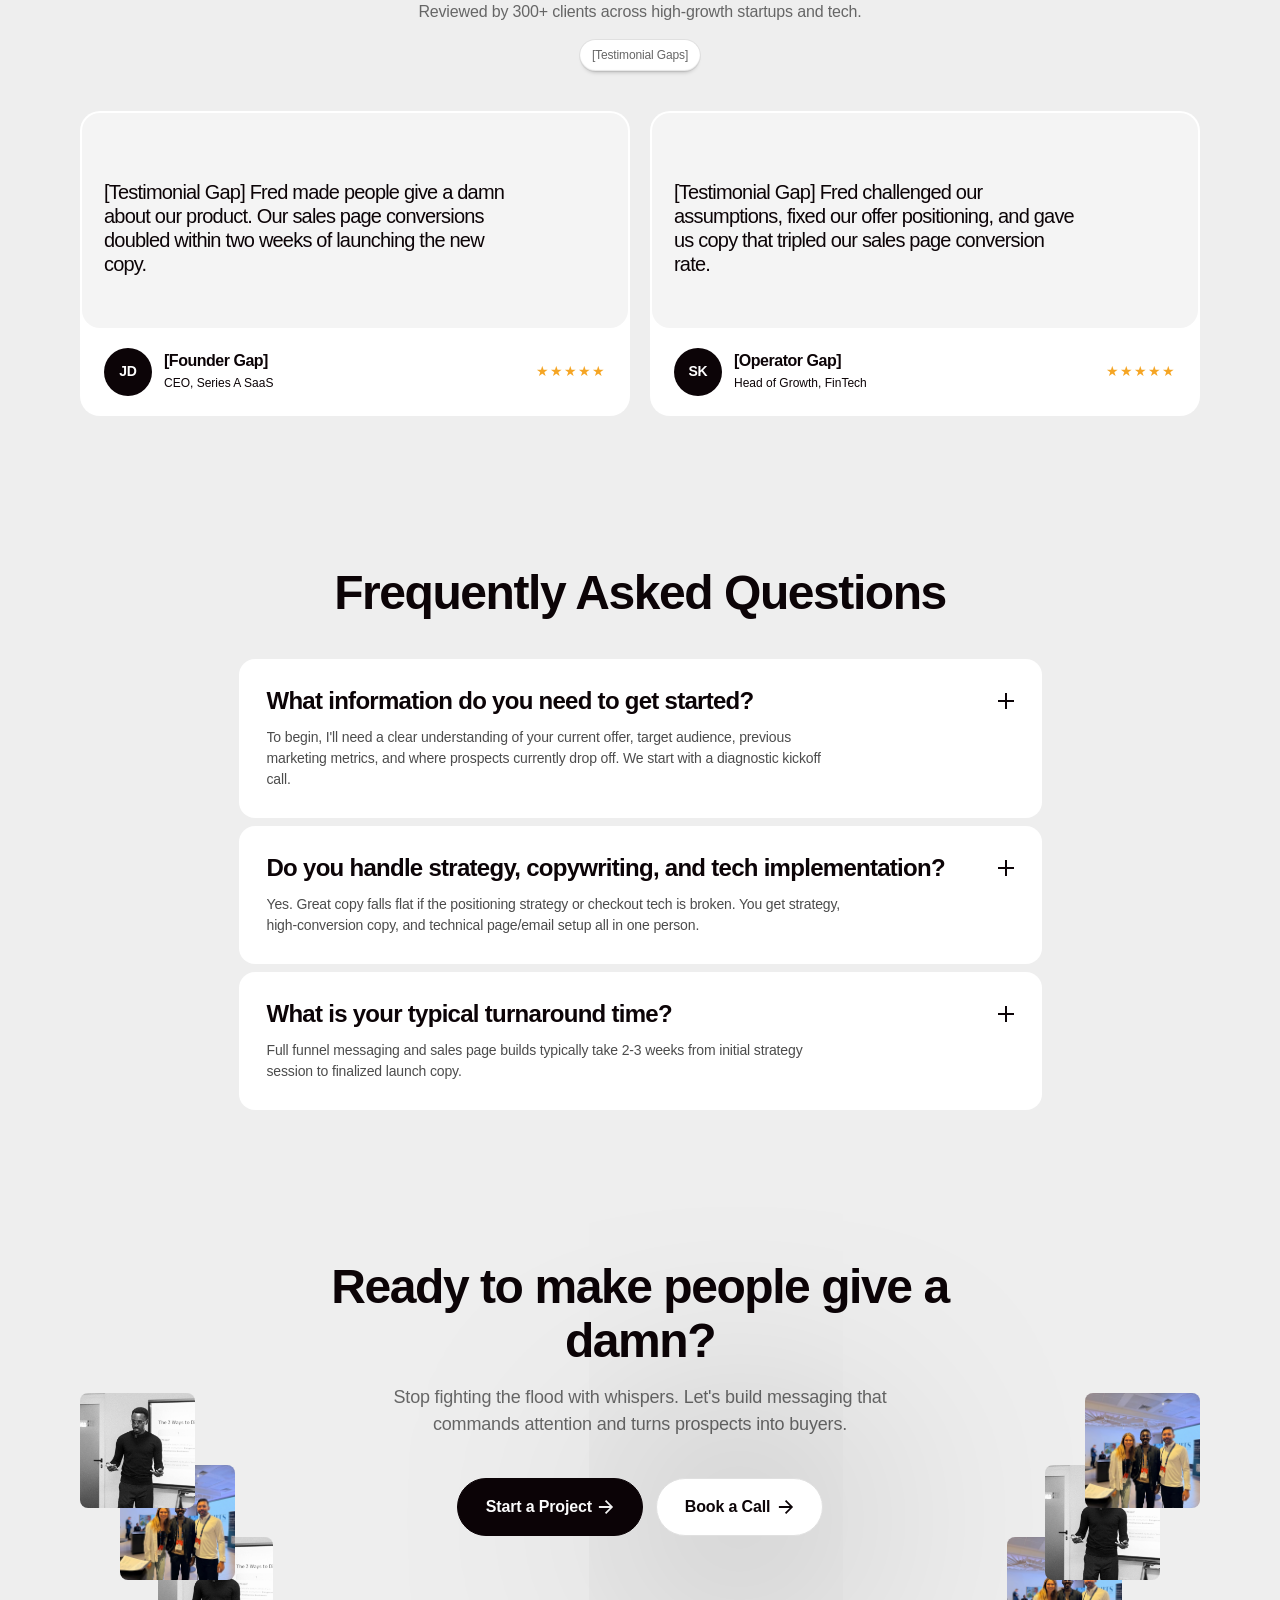
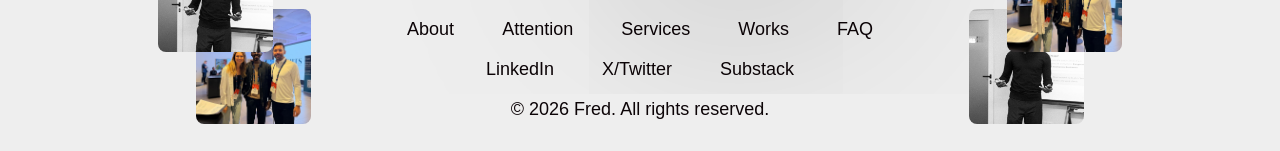
==== commit 342a5b5d: "partner images" ====
--- a/index.html
+++ b/index.html
@@ -36,10 +36,17 @@
         .nav-brand-avatar { width: 36px; height: 36px; border-radius: 100%; object-fit: cover; display: block; }
         .works-thumb { display: block; width: 100%; aspect-ratio: 1; object-fit: cover; }
         .works-thumb-wrap._1 .works-thumb { object-position: 50% 30%; }
+        .works-thumb-wrap._2 .works-thumb { object-position: 48% 50%; }
+        .works-thumb-wrap._3 .works-thumb { object-position: 50% 15%; }
+        .works-thumb-wrap._4 .works-thumb { object-position: 78% 50%; }
+        .works-thumb-wrap._5 .works-thumb { object-position: 50% 50%; }
+        .works-thumb-wrap._6 .works-thumb { object-position: 37% 50%; }
         .works-thumb-wrap._7 .works-thumb { object-position: 52% 40%; }
-        .works-layout .works-thumb-wrap._1, .works-layout .works-thumb-wrap._7 { width: 25%; left: 37.5%; right: auto; }
-        .works-layout .works-thumb-wrap._1 { top: 0; }
-        .works-layout .works-thumb-wrap._7 { top: 75%; }
+        .works-thumb-wrap._8 .works-thumb { object-position: 50% 15%; }
+        .works-thumb-wrap._9 .works-thumb { object-position: 50% 25%; }
+        .works-thumb-wrap._10 .works-thumb { object-position: 50% 20%; }
+        .works-thumb-wrap._11 .works-thumb { object-position: 50% 25%; }
+        .works-thumb-wrap._12 .works-thumb { object-position: 68% 50%; }
         .footer-img { display: block; width: 100%; aspect-ratio: 1; object-fit: cover; }
         .nav-brand-name { font-family: var(--_font-family---poppins); color: var(--black-900); font-size: 18px; font-weight: 500; letter-spacing: var(--_letter-spacing---ls-4); }
 
@@ -154,6 +161,25 @@
             .achievement-layout.five .achievement-item._1, .achievement-layout.five .achievement-item._3 { transform: rotate(-2deg); }
             .achievement-layout.five .achievement-item._2, .achievement-layout.five .achievement-item._4 { transform: rotate(2deg); }
         }
+        /* Ring testimonial overlay */
+        .works-thumb-wrap { cursor: default; }
+        .works-thumb-wrap[data-person] { cursor: pointer; }
+        .tm-overlay { position: fixed; inset: 0; z-index: 1000; display: flex; align-items: center; justify-content: center; padding: 24px; background: rgba(0,0,0,.9); -webkit-backdrop-filter: blur(6px); backdrop-filter: blur(6px); opacity: 0; visibility: hidden; transition: opacity .35s ease, visibility 0s linear .35s; }
+        .tm-overlay.is-open { opacity: 1; visibility: visible; transition: opacity .35s ease; }
+        .tm-panel { max-width: 760px; text-align: center; color: #fff; transform: translateY(20px) scale(.98); transition: transform .5s cubic-bezier(.16,1,.3,1); }
+        .tm-overlay.is-open .tm-panel { transform: none; }
+        .tm-photo { display: block; width: 96px; height: 96px; margin: 0 auto 32px; border-radius: 100%; object-fit: cover; border: 2px solid rgba(255,255,255,.2); }
+        .tm-quote { margin: 0 0 32px; padding: 0; border: 0; font-family: var(--_font-family---poppins); font-size: 34px; font-weight: 500; line-height: 1.3; letter-spacing: -.02em; color: #fff; }
+        .tm-name { margin: 0; font-size: 18px; font-weight: 600; color: #fff; }
+        .tm-role { margin: 6px 0 0; font-size: 15px; line-height: 1.5; color: rgba(255,255,255,.65); }
+        .tm-close { position: absolute; top: 24px; right: 24px; display: flex; align-items: center; justify-content: center; width: 48px; height: 48px; padding: 0; border: 0; border-radius: 100%; background: #fff; color: #000; cursor: pointer; transition: transform .3s ease; }
+        .tm-close:hover { transform: rotate(90deg); }
+        @media screen and (max-width: 767px) {
+            .tm-quote { font-size: 22px; }
+            .tm-photo { width: 72px; height: 72px; margin-bottom: 24px; }
+            .tm-close { top: 16px; right: 16px; width: 40px; height: 40px; }
+        }
+        @media (prefers-reduced-motion: reduce) { .tm-overlay, .tm-panel { transition: none; } }
         @media (prefers-reduced-motion: reduce) {
             .fx-ready .fx-reveal, .roll-col { transition: none; }
         }
@@ -169,7 +195,7 @@
                 <div class="nav-layout">
                     <a href="#" aria-current="page" class="nav-logo-wrap w-inline-block w--current">
                         <div class="nav-brand">
-                            <img src="logo-avatar.jpg" alt="Fred" class="nav-brand-avatar"/>
+                            <img src="images/logo-avatar.jpg" alt="Fred" class="nav-brand-avatar"/>
                             <span class="nav-brand-name">Fred</span>
                         </div>
                     </a>
@@ -221,8 +247,18 @@
                 <div class="container">
                     <div data-w-id="15351d78-950c-cdc0-2735-2b4eda17ba0f" style="opacity:0" class="works-wrapper">
                         <div class="works-layout">
-                            <a href="#work" class="works-thumb-wrap _1 w-inline-block"><img src="twelve.jpg" loading="lazy" alt="Fred presenting the 3 ways to differentiate" class="works-thumb"/></a>
-                            <a href="#work" class="works-thumb-wrap _7 w-inline-block"><img src="six.jpg" loading="lazy" alt="Fred at a tech event" class="works-thumb"/></a>
+                            <a class="works-thumb-wrap _1 w-inline-block"><img src="images/twelve.jpg" loading="lazy" alt="Fred presenting the 3 ways to differentiate" class="works-thumb"/></a>
+                            <a href="#" role="button" data-person="jelitsa" aria-label="Read Jelitsa Legaretta's testimonial" class="works-thumb-wrap _2 w-inline-block"><img src="images/jelitsa.jpg" loading="lazy" alt="Jelitsa" class="works-thumb"/></a>
+                            <a href="#" role="button" data-person="sanjay" aria-label="Read Sanjay Aeron's testimonial" class="works-thumb-wrap _3 w-inline-block"><img src="images/sanjay.jpg" loading="lazy" alt="Sanjay" class="works-thumb"/></a>
+                            <a href="#" role="button" data-person="kathleen" aria-label="Read Kathleen Woode's testimonial" class="works-thumb-wrap _4 w-inline-block"><img src="images/kathleen.jpg" loading="lazy" alt="Kathleen" class="works-thumb"/></a>
+                            <a href="#" role="button" data-person="shin" aria-label="Read Shin Takeda's testimonial" class="works-thumb-wrap _5 w-inline-block"><img src="images/shin.jpg" loading="lazy" alt="Shin" class="works-thumb"/></a>
+                            <a href="#" role="button" data-person="nicole" aria-label="Read Nicole Abodo's testimonial" class="works-thumb-wrap _6 w-inline-block"><img src="images/nicole.jpg" loading="lazy" alt="Nicole" class="works-thumb"/></a>
+                            <a class="works-thumb-wrap _7 w-inline-block"><img src="images/six.jpg" loading="lazy" alt="Fred at a tech event" class="works-thumb"/></a>
+                            <a href="#" role="button" data-person="vishal" aria-label="Read Vishal Arvinda's testimonial" class="works-thumb-wrap _8 w-inline-block"><img src="images/vishal.jpg" loading="lazy" alt="Vishal" class="works-thumb"/></a>
+                            <a href="#" role="button" data-person="jenmiller" aria-label="Read Jen Miller's testimonial" class="works-thumb-wrap _9 w-inline-block"><img src="images/jenmiller.jpg" loading="lazy" alt="Jen Miller" class="works-thumb"/></a>
+                            <a href="#" role="button" data-person="mankindy" aria-label="Read Makindy Joseph's testimonial" class="works-thumb-wrap _10 w-inline-block"><img src="images/mankindy.jpg" loading="lazy" alt="Makindy Joseph" class="works-thumb"/></a>
+                            <a class="works-thumb-wrap _11 w-inline-block"><img src="images/latrice.jpg" loading="lazy" alt="Latrice" class="works-thumb"/></a>
+                            <a href="#" role="button" data-person="anka" aria-label="Read Anka Malatynska's testimonial" class="works-thumb-wrap _12 w-inline-block"><img src="images/anka.jpg" loading="lazy" alt="Anka" class="works-thumb"/></a>
                         </div>
                         <div data-w-id="15351d78-950c-cdc0-2735-2b4eda17ba29" style="opacity:0" class="works-btn-wrap">
                             <a href="#work" class="btn-dark w-inline-block">
@@ -563,16 +599,16 @@
         <div class="section-spacing">
             <div class="container footer">
                 <div class="footer-shape-left">
-                    <a data-w-id="06992715-ee0c-69d6-ed26-6bc0ceb1ba2b" href="#work" class="footer-img-wrap _1 w-inline-block"><img src="twelve.jpg" loading="lazy" alt="Fred presenting the 3 ways to differentiate" class="footer-img"/></a>
-                    <a data-w-id="06992715-ee0c-69d6-ed26-6bc0ceb1ba2d" href="#work" class="footer-img-wrap _2 w-inline-block"><img src="six.jpg" loading="lazy" alt="Fred at a tech event" class="footer-img"/></a>
-                    <a data-w-id="06992715-ee0c-69d6-ed26-6bc0ceb1ba2f" href="#work" class="footer-img-wrap _3 w-inline-block"><img src="twelve.jpg" loading="lazy" alt="Fred presenting the 3 ways to differentiate" class="footer-img"/></a>
-                    <a data-w-id="06992715-ee0c-69d6-ed26-6bc0ceb1ba31" href="#work" class="footer-img-wrap _4 w-inline-block"><img src="six.jpg" loading="lazy" alt="Fred at a tech event" class="footer-img"/></a>
+                    <a data-w-id="06992715-ee0c-69d6-ed26-6bc0ceb1ba2b" href="#work" class="footer-img-wrap _1 w-inline-block"><img src="images/twelve.jpg" loading="lazy" alt="Fred presenting the 3 ways to differentiate" class="footer-img"/></a>
+                    <a data-w-id="06992715-ee0c-69d6-ed26-6bc0ceb1ba2d" href="#work" class="footer-img-wrap _2 w-inline-block"><img src="images/six.jpg" loading="lazy" alt="Fred at a tech event" class="footer-img"/></a>
+                    <a data-w-id="06992715-ee0c-69d6-ed26-6bc0ceb1ba2f" href="#work" class="footer-img-wrap _3 w-inline-block"><img src="images/twelve.jpg" loading="lazy" alt="Fred presenting the 3 ways to differentiate" class="footer-img"/></a>
+                    <a data-w-id="06992715-ee0c-69d6-ed26-6bc0ceb1ba31" href="#work" class="footer-img-wrap _4 w-inline-block"><img src="images/six.jpg" loading="lazy" alt="Fred at a tech event" class="footer-img"/></a>
                 </div>
                 <div class="footer-shape-right">
-                    <a data-w-id="06992715-ee0c-69d6-ed26-6bc0ceb1ba34" href="#work" class="footer-img-wrap _5 w-inline-block"><img src="six.jpg" loading="lazy" alt="Fred at a tech event" class="footer-img"/></a>
-                    <a data-w-id="06992715-ee0c-69d6-ed26-6bc0ceb1ba36" href="#work" class="footer-img-wrap _6 w-inline-block"><img src="twelve.jpg" loading="lazy" alt="Fred presenting the 3 ways to differentiate" class="footer-img"/></a>
-                    <a data-w-id="06992715-ee0c-69d6-ed26-6bc0ceb1ba38" href="#work" class="footer-img-wrap _7 w-inline-block"><img src="six.jpg" loading="lazy" alt="Fred at a tech event" class="footer-img"/></a>
-                    <a data-w-id="06992715-ee0c-69d6-ed26-6bc0ceb1ba3a" href="#work" class="footer-img-wrap _8 w-inline-block"><img src="twelve.jpg" loading="lazy" alt="Fred presenting the 3 ways to differentiate" class="footer-img"/></a>
+                    <a data-w-id="06992715-ee0c-69d6-ed26-6bc0ceb1ba34" href="#work" class="footer-img-wrap _5 w-inline-block"><img src="images/six.jpg" loading="lazy" alt="Fred at a tech event" class="footer-img"/></a>
+                    <a data-w-id="06992715-ee0c-69d6-ed26-6bc0ceb1ba36" href="#work" class="footer-img-wrap _6 w-inline-block"><img src="images/twelve.jpg" loading="lazy" alt="Fred presenting the 3 ways to differentiate" class="footer-img"/></a>
+                    <a data-w-id="06992715-ee0c-69d6-ed26-6bc0ceb1ba38" href="#work" class="footer-img-wrap _7 w-inline-block"><img src="images/six.jpg" loading="lazy" alt="Fred at a tech event" class="footer-img"/></a>
+                    <a data-w-id="06992715-ee0c-69d6-ed26-6bc0ceb1ba3a" href="#work" class="footer-img-wrap _8 w-inline-block"><img src="images/twelve.jpg" loading="lazy" alt="Fred presenting the 3 ways to differentiate" class="footer-img"/></a>
                 </div>
                 <div class="footer-content">
                     <div class="section-heading footer-heading">
@@ -624,6 +660,17 @@
     </div>
 
 </div><!-- /page-wrapper -->
+
+<!-- Testimonial overlay for the photo ring (filled by script) -->
+<div class="tm-overlay" id="tm-overlay" role="dialog" aria-modal="true" aria-labelledby="tm-name" aria-hidden="true">
+    <button type="button" class="tm-close" aria-label="Close testimonial"><svg width="18" height="18" viewBox="0 0 18 18" fill="none" aria-hidden="true"><path d="M2 2l14 14M16 2L2 16" stroke="currentColor" stroke-width="2" stroke-linecap="round"/></svg></button>
+    <div class="tm-panel">
+        <img class="tm-photo" src="" alt=""/>
+        <blockquote class="tm-quote"></blockquote>
+        <p class="tm-name" id="tm-name"></p>
+        <p class="tm-role"></p>
+    </div>
+</div>
 
 <script src="https://d3e54v103j8qbb.cloudfront.net/js/jquery-3.5.1.min.dc5e7f18c8.js?site=686964cfa204c3a3ace96bce" type="text/javascript" integrity="sha256-9/aliU8dGd2tb6OSsuzixeV4y/faTqgFtohetphbbj0=" crossorigin="anonymous"></script>
 <script src="https://cdn.prod.website-files.com/686964cfa204c3a3ace96bce/js/webflow.schunk.74913c4b4b4ccfa6.js" type="text/javascript"></script>
@@ -664,6 +711,59 @@
                 document.querySelectorAll('[data-w-id][style*="opacity"]').forEach(function (el) { el.style.opacity = 1; });
             }
         }, 1500);
+    });
+
+    // Photo ring: clicking a person opens their testimonial in a black overlay.
+    // Testimonials keyed by the ring tile's data-person. Photo and crop come from the tile itself.
+    var testimonials = {
+        shin: { name: 'Shin Takeda', role: 'Head of Growth, Refunnel', quote: '“The thought process he puts into every campaign is exceptional. Highly recommend working with Fred — it’s well worth the investment.”' },
+        anka: { name: 'Anka Malatynska', role: 'Hollywood Director · Pretty Little Liars, NCIS: Hawaii & Monsterland', quote: '“He’s so so smart. Great writer. Great person. Would recommend to the moon and back.”' },
+        nicole: { name: 'Nicole Abodo', role: 'Founder, NU Media', quote: '“Fred continues to do an amazing job. Our team has been working with him on a monthly basis for the last four months.”' },
+        vishal: { name: 'Vishal Arvinda', role: 'Director of Sales, Bee The Web', quote: '“We’ve been working with Fred for a while and he is not only a kind individual but also the quality of his work is exceptional.”' },
+        jelitsa: { name: 'Jelitsa Legaretta', role: 'Founder, Uvina Skin', quote: '“Fred truly does have a skill with writing copy! I will definitely keep working with him — highly recommend!”' },
+        jenmiller: { name: 'Jen Miller', role: 'Founder, Warrior Heart Wisdom', quote: '“Fred is awesome! I am really impressed and will keep using his services. I highly recommend him!”' },
+        sanjay: { name: 'Sanjay Aeron', role: 'Director Emeritus, GEO Constech Ltd', quote: '“Excellent copywriter! My go-to guy for future content creation.”' },
+        mankindy: { name: 'Makindy Joseph', role: '', quote: '“We met on Zoom and he walked me through everything step by step! He is highly recommended!! Also has a great taste in music!!”' },
+        kathleen: { name: 'Kathleen Woode', role: 'Former President, Raising Cane’s', quote: '“You are really good at what you do and I appreciate it.”' }
+    };
+    var tm = document.getElementById('tm-overlay');
+    var tmClose = tm.querySelector('.tm-close');
+    var tmPhoto = tm.querySelector('.tm-photo');
+    var lastTile = null;
+    function openTestimonial(t, tile) {
+        var img = tile.querySelector('img');
+        tmPhoto.src = img.getAttribute('src'); tmPhoto.alt = t.name;
+        tmPhoto.style.objectPosition = getComputedStyle(img).objectPosition;
+        tm.querySelector('.tm-quote').textContent = t.quote;
+        tm.querySelector('.tm-name').textContent = t.name;
+        var role = tm.querySelector('.tm-role');
+        role.textContent = t.role; role.hidden = !t.role;
+        lastTile = tile;
+        tm.classList.add('is-open');
+        tm.setAttribute('aria-hidden', 'false');
+        document.documentElement.style.overflow = 'hidden';
+        tmClose.focus();
+    }
+    function closeTestimonial() {
+        if (!tm.classList.contains('is-open')) return;
+        tm.classList.remove('is-open');
+        tm.setAttribute('aria-hidden', 'true');
+        document.documentElement.style.overflow = '';
+        if (lastTile) lastTile.focus();
+    }
+    document.querySelectorAll('.works-thumb-wrap').forEach(function (tile) {
+        tile.addEventListener('click', function (e) {
+            e.preventDefault();
+            var t = testimonials[tile.getAttribute('data-person')];
+            if (t) openTestimonial(t, tile);
+        });
+    });
+    tmClose.addEventListener('click', closeTestimonial);
+    tm.addEventListener('click', function (e) { if (e.target === tm) closeTestimonial(); });
+    document.addEventListener('keydown', function (e) {
+        if (!tm.classList.contains('is-open')) return;
+        if (e.key === 'Escape') closeTestimonial();
+        if (e.key === 'Tab') { e.preventDefault(); tmClose.focus(); }
     });
 
     // Rolling digit counters: each digit gets a 0-9 column that rolls into place.
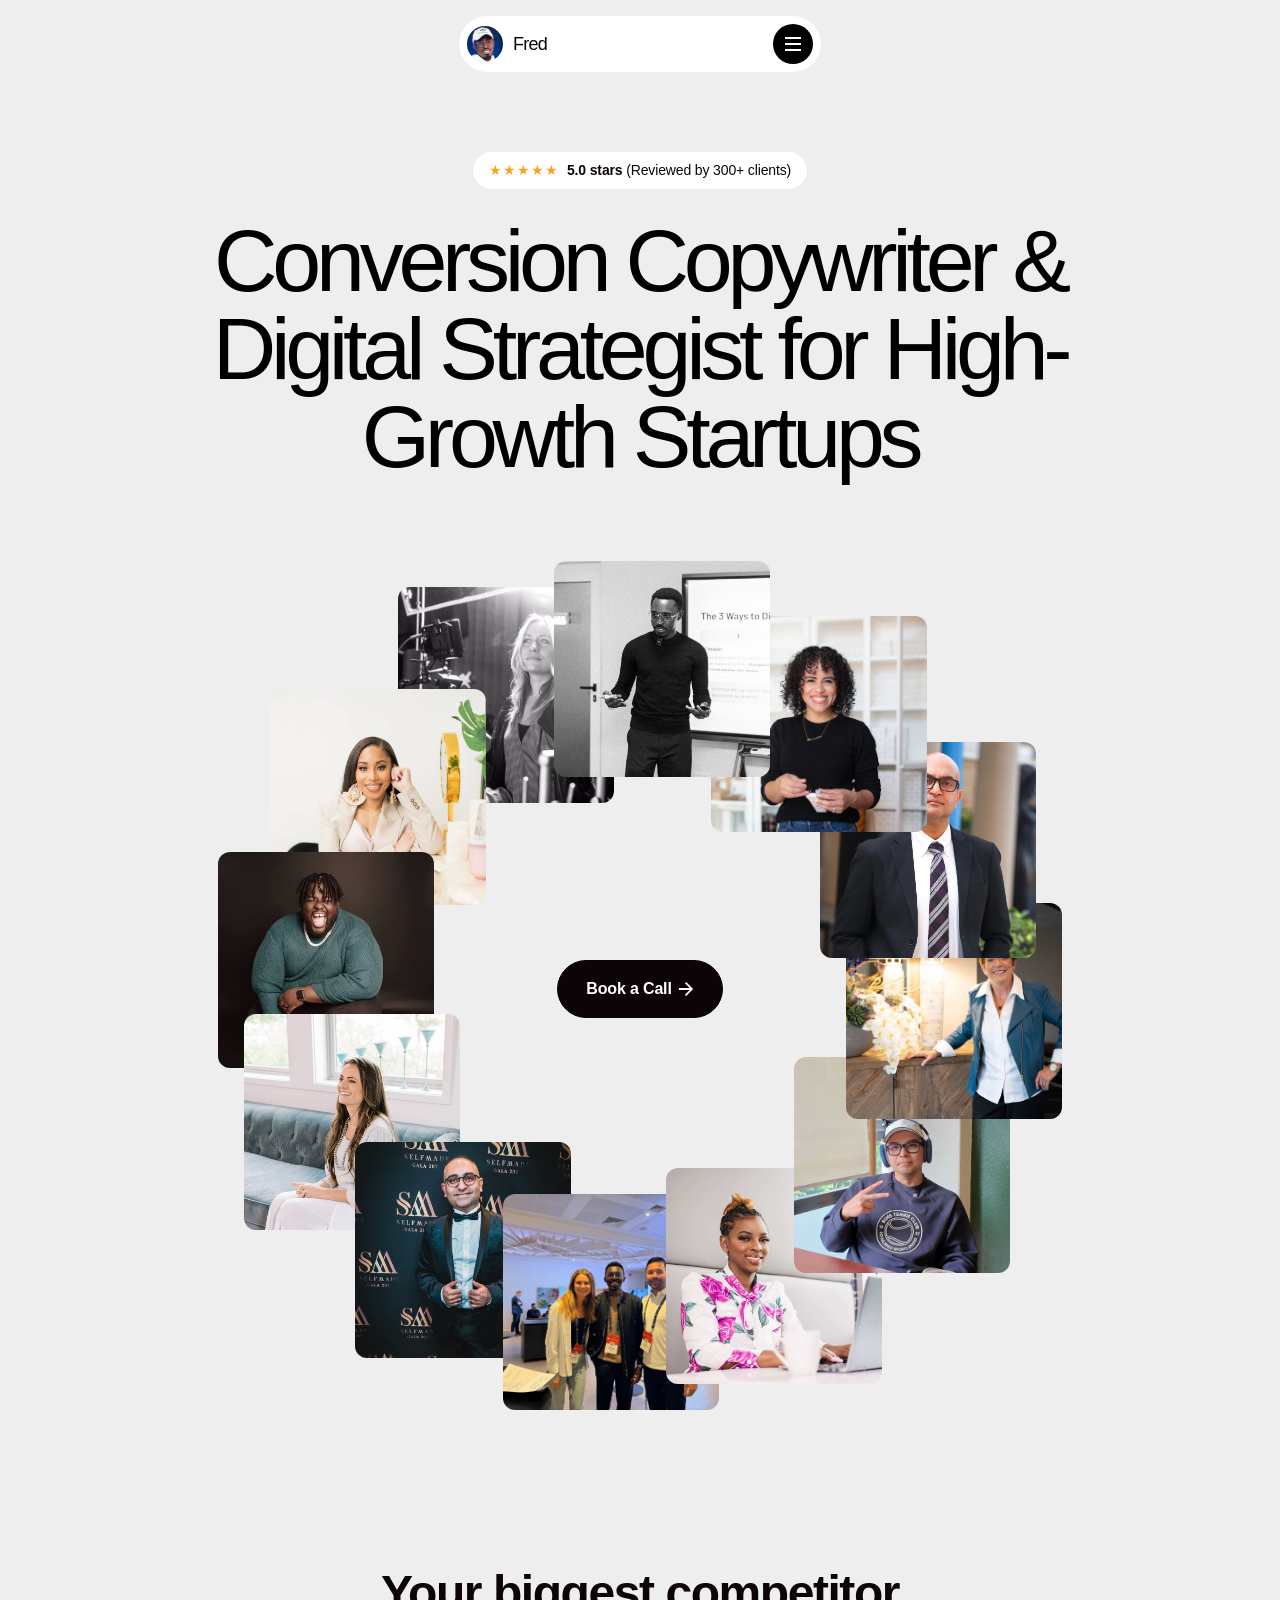
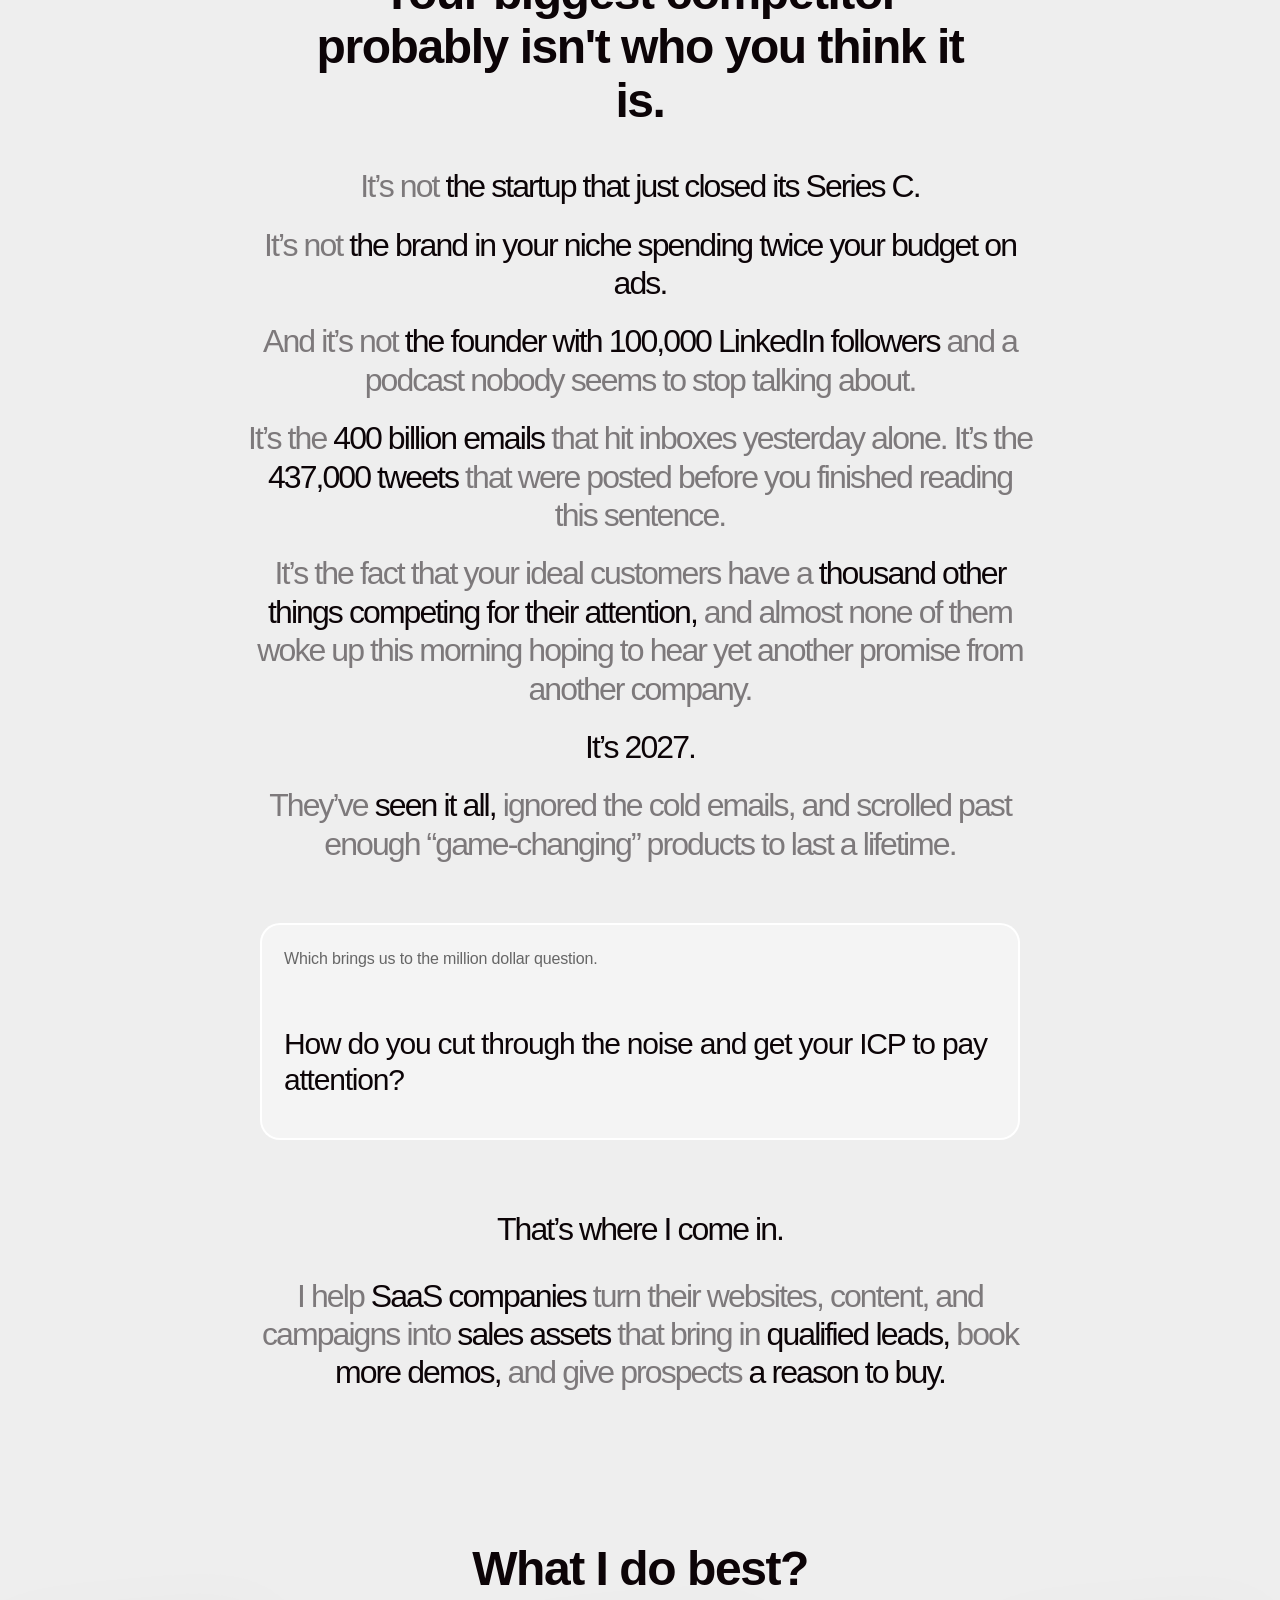
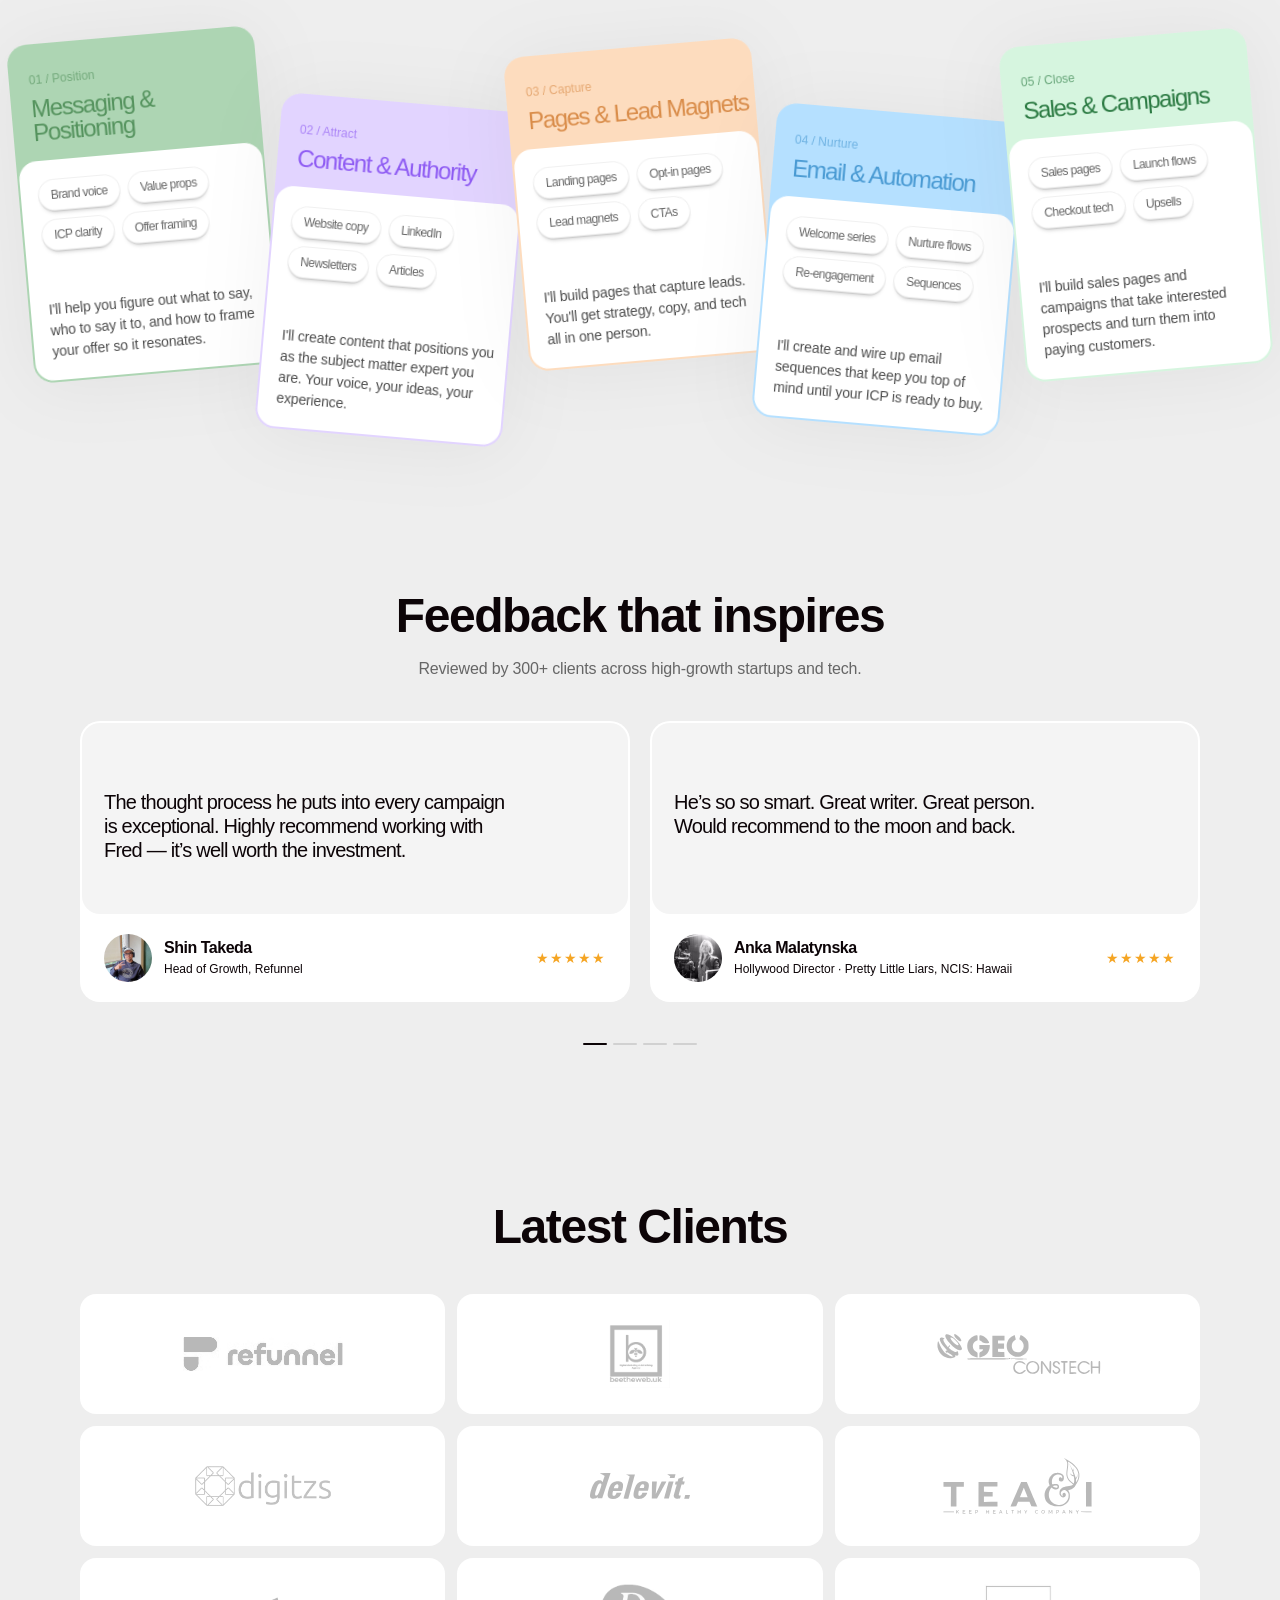
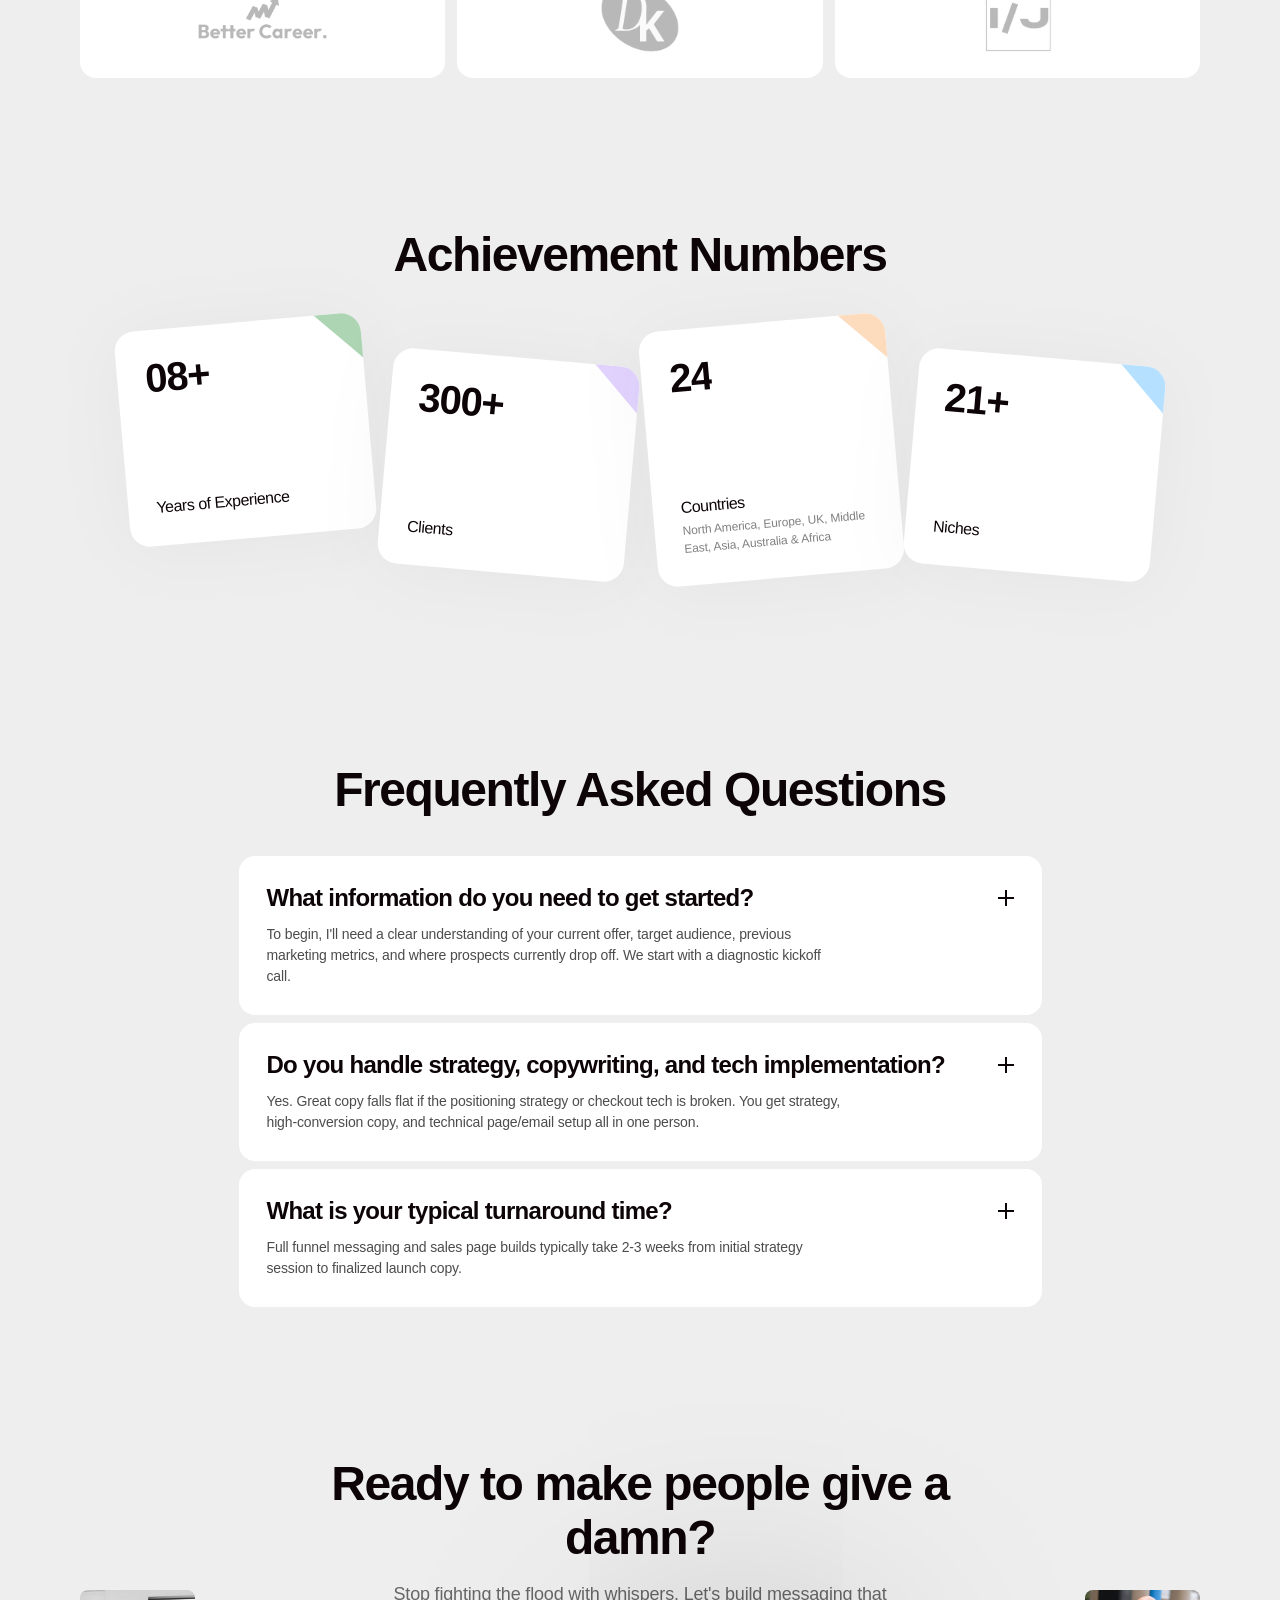
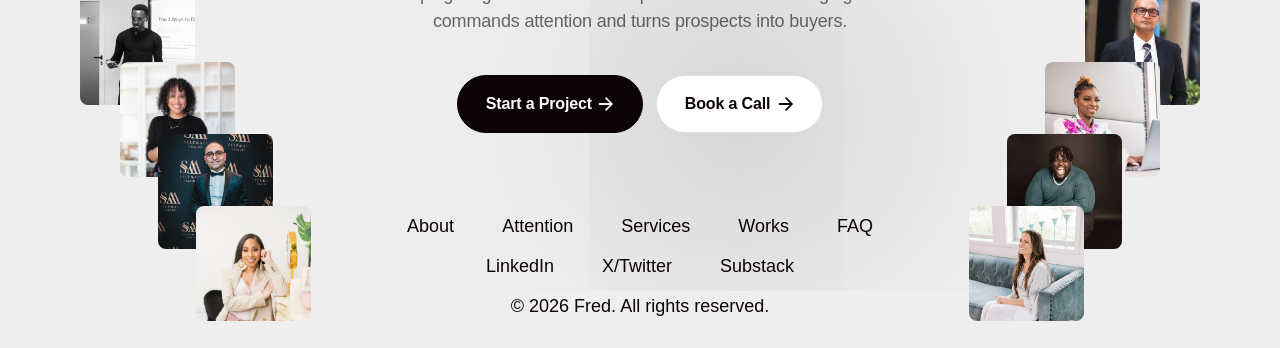
==== commit 11eac480: "changed text details" ====
--- a/index.html
+++ b/index.html
@@ -5,7 +5,7 @@
 <html data-wf-domain="harrisonz.webflow.io" data-wf-page="686964cfa204c3a3ace96bd8" data-wf-site="686964cfa204c3a3ace96bce" lang="en">
 <head>
     <meta charset="utf-8"/>
-    <title>Fred — Senior Copywriter &amp; Digital Strategist</title>
+    <title>Fred — Conversion Copywriter &amp; Digital Strategist</title>
     <meta content="Conversion-focused copywriting and digital strategy for high-growth startups." name="description"/>
     <meta content="width=device-width, initial-scale=1" name="viewport"/>
 
@@ -48,6 +48,11 @@
         .works-thumb-wrap._11 .works-thumb { object-position: 50% 25%; }
         .works-thumb-wrap._12 .works-thumb { object-position: 68% 50%; }
         .footer-img { display: block; width: 100%; aspect-ratio: 1; object-fit: cover; }
+        /* Lower tiles sit on top so every face (near the top of each photo) stays visible */
+        .footer .footer-img-wrap._1, .footer .footer-img-wrap._5 { z-index: 7; }
+        .footer .footer-img-wrap._2, .footer .footer-img-wrap._6 { z-index: 8; }
+        .footer .footer-img-wrap._3, .footer .footer-img-wrap._7 { z-index: 9; }
+        .footer .footer-img-wrap._4, .footer .footer-img-wrap._8 { z-index: 10; }
         .nav-brand-name { font-family: var(--_font-family---poppins); color: var(--black-900); font-size: 18px; font-weight: 500; letter-spacing: var(--_letter-spacing---ls-4); }
 
         /* Nav menu toggle. Replaces the template's .nav-open, whose Webflow animation
@@ -82,6 +87,8 @@
         .works-text-wrap .works-text { margin-bottom: 0; }
         .works-text-wrap .works-text + .works-text { margin-top: 28px; }
         .works-text-wrap.flush { margin-top: 0; }
+        #attention .works-text-wrap.flush .works-text + .works-text { margin-top: 20px; }
+        .attention-answer { margin-top: 70px; }
         .section-sub { color: var(--black-600); font-size: var(--_font-size---fz-16); margin: 14px 0 0; }
 
         /* Attention call-out card (built from testimonial-item) */
@@ -106,20 +113,14 @@
             .best-item-layout.five { grid-template-columns: repeat(5, 1fr); }
         }
 
-        /* Reality — 5 achievement cards + rolling counters */
-        .achievement-layout.five { max-width: none; }
-        .achievement-layout.five .achievement-item-text-wrap { max-width: none; }
-        @media screen and (min-width: 992px) { .achievement-layout.five { grid-template-columns: repeat(5, 1fr); } }
-        @media screen and (min-width: 768px) and (max-width: 991px) { .achievement-layout.five { grid-template-columns: repeat(3, 1fr); } }
+        /* Achievement Numbers — rolling counters */
+        .achievement-layout.stats .achievement-item-text-wrap { max-width: none; }
         .roll-num, .roll-sym { font-family: var(--_font-family---poppins); color: var(--black-900); font-size: var(--_font-size---fz-40); line-height: 40px; letter-spacing: var(--_letter-spacing---ls-4); font-weight: 600; margin: 0; }
         .roll-num { display: inline-flex; overflow: hidden; height: 40px; }
         .roll-col { display: inline-flex; flex-direction: column; align-self: flex-start; transition: transform 1.8s cubic-bezier(.16, 1, .3, 1); }
         .roll-col span { height: 40px; text-align: center; }
         .roll-col { align-items: center; }
         .achievement-item-sub { color: var(--black-500); font-size: var(--_font-size---fz-12); margin: 4px 0 0; }
-        .reality-intro { margin-bottom: 60px; }
-        .reality-outro { margin-top: 70px; }
-        .reality-question { margin-top: 36px; }
 
         /* Selected works (built from blogs-item) */
         .blogs-item-thumb-wrap { position: relative; display: block; }
@@ -132,6 +133,27 @@
         .gap-pill { display: inline-block; margin-top: 16px; color: var(--black-600); background-color: var(--white); font-size: var(--_font-size---fz-12); font-weight: 500; border-radius: 32px; padding: 8px 12px; line-height: 15px; box-shadow: inset 0 -1px 1px #0000001a, 0 0 0 1px #0000000f, 0 4px 4px -3px #00000040; }
 
         /* Testimonial initials avatar */
+        /* Testimonial slider: two cards per view (one on phones), slides to the next pair */
+        .tm-viewport { overflow: hidden; margin: -30px -20px; padding: 30px 20px; }
+        .tm-track { display: flex; gap: 20px; transition: transform .8s cubic-bezier(.16,1,.3,1); will-change: transform; }
+        .tm-slide { flex: 0 0 calc(50% - 10px); min-width: 0; }
+        .tm-controls { display: flex; justify-content: center; margin-top: 36px; }
+        .tm-dots { display: flex; align-items: center; gap: 6px; }
+        .tm-dot { position: relative; width: 24px; height: 12px; padding: 0; border: 0; background: none; cursor: pointer; }
+        .tm-dot::before { content: ""; position: absolute; left: 0; right: 0; top: 5px; height: 2px; border-radius: 2px; background: #0000001f; transition: background-color .3s ease; }
+        .tm-dot:hover::before { background: #00000059; }
+        .tm-dot[aria-selected="true"]::before { background: var(--black-900); }
+        @media screen and (max-width: 767px) { .tm-slide { flex-basis: 100%; } .tm-controls { margin-top: 24px; } .tm-dot { width: 18px; } }
+        @media (prefers-reduced-motion: reduce) { .tm-track { transition: none; } }
+        .testimonial-avatar { display: block; width: 48px; height: 48px; border-radius: 100%; object-fit: cover; }
+        .testimonial-item { display: flex; flex-direction: column; justify-content: space-between; }
+        .testimonial-item-top { flex: 1; }
+        .brand-layout.three { grid-template-columns: repeat(3, 1fr); }
+        .brand-logo { display: block; max-width: 70%; max-height: 56px; width: auto; height: auto; object-fit: contain; filter: brightness(0); opacity: .28; transition: opacity .35s ease; }
+        .brand-item:hover .brand-logo { opacity: 1; }
+        .brand-logo.sq { max-height: 76px; }
+        .brand-logo.w { width: 52%; max-height: none; }
+        @media screen and (max-width: 767px) { .brand-layout.three { grid-template-columns: 1fr 1fr; } .brand-layout.three .brand-item:last-child { grid-column: span 2; } .brand-logo { max-height: 36px; max-width: 72%; } .brand-logo.sq { max-height: 48px; } .brand-logo.w { width: 66%; } .brand-layout.three .brand-item:last-child .brand-logo.w { width: 33%; } }
         .testimonial-initials { width: 48px; height: 48px; border-radius: 100%; background-color: var(--black-900); color: var(--white); display: flex; align-items: center; justify-content: center; font-weight: 600; font-size: 14px; }
 
         /* Footer sub-copy */
@@ -146,7 +168,6 @@
             .fred-section { padding-top: 40px; padding-bottom: 40px; }
             .best-item._5 { margin-bottom: 40px; border-radius: 12px; }
             .callout-question { font-size: 26px; }
-            .reality-outro { margin-top: 40px; }
         }
         @media screen and (max-width: 767px) {
             .roll-num, .roll-sym { font-size: var(--_font-size---fz-32); line-height: 32px; }
@@ -155,31 +176,39 @@
             .blogs-layout.three { grid-template-columns: 1fr; }
         }
         @media screen and (max-width: 479px) {
+            .achievement-layout.stats { grid-row-gap: 16px; }
+            .achievement-layout.stats .achievement-item._1, .achievement-layout.stats .achievement-item._3 { transform: rotate(-2deg); }
+            .achievement-layout.stats .achievement-item._2, .achievement-layout.stats .achievement-item._4 { transform: rotate(2deg); }
             .best-item._5 { margin-bottom: 0; }
             .nav-brand-name { font-size: 16px; }
-            .achievement-layout.five { grid-row-gap: 16px; }
-            .achievement-layout.five .achievement-item._1, .achievement-layout.five .achievement-item._3 { transform: rotate(-2deg); }
-            .achievement-layout.five .achievement-item._2, .achievement-layout.five .achievement-item._4 { transform: rotate(2deg); }
-        }
-        /* Ring testimonial overlay */
+        }
+        /* Ring testimonial: the clicked photo lifts out, grows, and shows the quote over a dark shade */
         .works-thumb-wrap { cursor: default; }
         .works-thumb-wrap[data-person] { cursor: pointer; }
-        .tm-overlay { position: fixed; inset: 0; z-index: 1000; display: flex; align-items: center; justify-content: center; padding: 24px; background: rgba(0,0,0,.9); -webkit-backdrop-filter: blur(6px); backdrop-filter: blur(6px); opacity: 0; visibility: hidden; transition: opacity .35s ease, visibility 0s linear .35s; }
-        .tm-overlay.is-open { opacity: 1; visibility: visible; transition: opacity .35s ease; }
-        .tm-panel { max-width: 760px; text-align: center; color: #fff; transform: translateY(20px) scale(.98); transition: transform .5s cubic-bezier(.16,1,.3,1); }
-        .tm-overlay.is-open .tm-panel { transform: none; }
-        .tm-photo { display: block; width: 96px; height: 96px; margin: 0 auto 32px; border-radius: 100%; object-fit: cover; border: 2px solid rgba(255,255,255,.2); }
-        .tm-quote { margin: 0 0 32px; padding: 0; border: 0; font-family: var(--_font-family---poppins); font-size: 34px; font-weight: 500; line-height: 1.3; letter-spacing: -.02em; color: #fff; }
-        .tm-name { margin: 0; font-size: 18px; font-weight: 600; color: #fff; }
-        .tm-role { margin: 6px 0 0; font-size: 15px; line-height: 1.5; color: rgba(255,255,255,.65); }
-        .tm-close { position: absolute; top: 24px; right: 24px; display: flex; align-items: center; justify-content: center; width: 48px; height: 48px; padding: 0; border: 0; border-radius: 100%; background: #fff; color: #000; cursor: pointer; transition: transform .3s ease; }
+        .tm-backdrop { position: fixed; inset: 0; z-index: 999; pointer-events: none; background: rgba(0,0,0,.3); opacity: 0; visibility: hidden; transition: opacity .4s ease, visibility 0s linear .4s; }
+        .tm-backdrop.is-open { opacity: 1; visibility: visible; transition: opacity .4s ease; }
+        .tm-card { position: fixed; z-index: 1000; left: 0; top: 0; width: 0; height: 0; overflow: hidden; border-radius: 12px; visibility: hidden; box-shadow: 0 30px 80px rgba(0,0,0,.35); transition: left .6s cubic-bezier(.16,1,.3,1), top .6s cubic-bezier(.16,1,.3,1), width .6s cubic-bezier(.16,1,.3,1), height .6s cubic-bezier(.16,1,.3,1), border-radius .6s ease; }
+        .tm-card.is-open { border-radius: 20px; }
+        .tm-card-img { position: absolute; inset: 0; width: 100%; height: 100%; object-fit: cover; transform: scale(1.04); transition: transform .8s cubic-bezier(.16,1,.3,1); }
+        .tm-card.is-open .tm-card-img { transform: scale(1.1); }
+        .tm-card-shade { position: absolute; inset: 0; background: linear-gradient(180deg, rgba(0,0,0,.6) 0%, rgba(0,0,0,.82) 100%); opacity: 0; transition: opacity .4s ease; }
+        .tm-card.is-open .tm-card-shade { opacity: 1; }
+        .tm-card-body { position: absolute; inset: 0; display: flex; flex-direction: column; justify-content: center; padding: 36px; color: #fff; opacity: 0; transform: translateY(12px); transition: opacity .25s ease, transform .25s ease; }
+        .tm-card.is-open .tm-card-body { opacity: 1; transform: none; transition: opacity .4s ease .3s, transform .5s cubic-bezier(.16,1,.3,1) .3s; }
+        .tm-quote { margin: 0 0 22px; padding: 0; border: 0; font-family: var(--_font-family---poppins); font-size: 21px; font-weight: 500; line-height: 1.35; letter-spacing: -.01em; color: #fff; }
+        .tm-name { margin: 0; font-size: 15px; font-weight: 600; color: #fff; }
+        .tm-role { margin: 4px 0 0; font-size: 13px; line-height: 1.45; color: rgba(255,255,255,.7); }
+        .tm-close { position: absolute; top: 14px; right: 14px; display: flex; align-items: center; justify-content: center; width: 36px; height: 36px; padding: 0; border: 0; border-radius: 100%; background: #fff; color: #000; cursor: pointer; opacity: 0; transition: opacity .25s ease, transform .3s ease; }
+        .tm-card.is-open .tm-close { opacity: 1; transition: opacity .4s ease .3s, transform .3s ease; }
         .tm-close:hover { transform: rotate(90deg); }
         @media screen and (max-width: 767px) {
-            .tm-quote { font-size: 22px; }
-            .tm-photo { width: 72px; height: 72px; margin-bottom: 24px; }
-            .tm-close { top: 16px; right: 16px; width: 40px; height: 40px; }
-        }
-        @media (prefers-reduced-motion: reduce) { .tm-overlay, .tm-panel { transition: none; } }
+            .tm-card-body { padding: 22px 20px; }
+            .tm-quote { font-size: 15px; line-height: 1.4; margin-bottom: 14px; }
+            .tm-name { font-size: 13px; }
+            .tm-role { font-size: 11px; }
+            .tm-close { top: 10px; right: 10px; width: 30px; height: 30px; }
+        }
+        @media (prefers-reduced-motion: reduce) { .tm-card, .tm-card *, .tm-backdrop { transition: none !important; } }
         @media (prefers-reduced-motion: reduce) {
             .fx-ready .fx-reveal, .roll-col { transition: none; }
         }
@@ -204,7 +233,6 @@
                             <div class="nav-link-layout">
                                 <a href="#about" class="nav-link w-inline-block"><div>About</div></a>
                                 <a href="#attention" class="nav-link w-inline-block"><div>Attention</div></a>
-                                <a href="#reality" class="nav-link w-inline-block"><div>The Reality</div></a>
                                 <a href="#services" class="nav-link w-inline-block"><div>What I Do</div></a>
                                 <a href="#work" class="nav-link w-inline-block"><div>Works</div></a>
                                 <a href="#faq" class="nav-link w-inline-block"><div>FAQ</div></a>
@@ -234,7 +262,7 @@
                                 <span class="stars-gold">★★★★★</span>
                                 <span><strong>5.0 stars</strong> (Reviewed by 300+ clients)</span>
                             </div>
-                            <h1 class="hero-title">Senior Copywriter &amp; Digital Strategist for High-Growth Startups</h1>
+                            <h1 class="hero-title">Conversion Copywriter &amp; Digital Strategist for High-Growth Startups</h1>
                         </div>
                     </div>
                 </div>
@@ -261,9 +289,9 @@
                             <a href="#" role="button" data-person="anka" aria-label="Read Anka Malatynska's testimonial" class="works-thumb-wrap _12 w-inline-block"><img src="images/anka.jpg" loading="lazy" alt="Anka" class="works-thumb"/></a>
                         </div>
                         <div data-w-id="15351d78-950c-cdc0-2735-2b4eda17ba29" style="opacity:0" class="works-btn-wrap">
-                            <a href="#work" class="btn-dark w-inline-block">
+                            <a href="https://calendly.com/workwithfredchara/discovery-call" target="_blank" rel="noopener" class="btn-dark w-inline-block">
                                 <div class="btn-inner">
-                                    <div>See What I've Been Up To</div>
+                                    <div>Book a Call</div>
                                     <div class="btn-icon-wrap">
                                         <div class="btn-icon w-embed"><svg width="100%" height="100%" viewBox="0 0 12 12" fill="none" xmlns="http://www.w3.org/2000/svg"><path d="M8.78166 5.33312L5.20566 1.75712L6.14833 0.814453L11.3337 5.99979L6.14833 11.1851L5.20566 10.2425L8.78166 6.66645H0.666992V5.33312H8.78166Z" fill="currentColor"/></svg></div>
                                         <div class="btn-icon w-embed"><svg width="100%" height="100%" viewBox="0 0 12 12" fill="none" xmlns="http://www.w3.org/2000/svg"><path d="M8.78166 5.33312L5.20566 1.75712L6.14833 0.814453L11.3337 5.99979L6.14833 11.1851L5.20566 10.2425L8.78166 6.66645H0.666992V5.33312H8.78166Z" fill="currentColor"/></svg></div>
@@ -271,11 +299,6 @@
                                 </div>
                             </a>
                         </div>
-                    </div>
-                    <div class="works-text-wrap">
-                        <p class="works-text">Hey, I'm Fred. <span class="works-text-grey">I get paid to make people</span> give a damn. <span class="works-text-grey">About products they've never heard of. Brands they've scrolled past.</span> And offers they didn't know they needed five minutes ago.</p>
-                        <p class="works-text"><span class="works-text-grey">I'm a copywriter and digital strategist. Although that description leaves out a</span> rather important part of my job. <span class="works-text-grey">I figure out why businesses aren't getting the</span> attention, customers, or revenue <span class="works-text-grey">they should be getting.</span> Then I get involved in fixing it.</p>
-                        <p class="works-text">Whatever the problem calls for, really.</p>
                     </div>
                 </div>
             </div>
@@ -291,83 +314,28 @@
                         </div>
                     </div>
                     <div class="works-text-wrap flush">
-                        <p class="works-text"><span class="works-text-grey">It's the</span> 47 unread WhatsApp messages. <span class="works-text-grey">The YouTube video someone promised themselves they'd watch for just five minutes. The Instagram reel their friend sent them. And the approximately</span> 400 billion emails <span class="works-text-grey">fighting for space in inboxes every day.</span></p>
-                        <p class="works-text">You're competing with all of it.</p>
-                        <p class="works-text"><span class="works-text-grey">Every time someone comes across your business, they're making a</span> split-second decision <span class="works-text-grey">about whether you're worth their attention. And most of the time, they've already moved on</span> before you've finished introducing yourself.</p>
+                        <p class="works-text"><span class="works-text-grey">It&rsquo;s not</span> the startup that just closed its Series C.</p>
+                        <p class="works-text"><span class="works-text-grey">It&rsquo;s not</span> the brand in your niche spending twice your budget on ads.</p>
+                        <p class="works-text"><span class="works-text-grey">And it&rsquo;s not</span> the founder with 100,000 LinkedIn followers <span class="works-text-grey">and a podcast nobody seems to stop talking about.</span></p>
+                        <p class="works-text"><span class="works-text-grey">It&rsquo;s the</span> 400 billion emails <span class="works-text-grey">that hit inboxes yesterday alone. It&rsquo;s the</span> 437,000 tweets <span class="works-text-grey">that were posted before you finished reading this sentence.</span></p>
+                        <p class="works-text"><span class="works-text-grey">It&rsquo;s the fact that your ideal customers have a</span> thousand other things competing for their attention, <span class="works-text-grey">and almost none of them woke up this morning hoping to hear yet another promise from another company.</span></p>
+                        <p class="works-text">It&rsquo;s 2027.</p>
+                        <p class="works-text"><span class="works-text-grey">They&rsquo;ve</span> seen it all, <span class="works-text-grey">ignored the cold emails, and scrolled past enough &ldquo;game-changing&rdquo; products to last a lifetime.</span></p>
                     </div>
                     <div class="callout-wrap fx-reveal">
                         <div class="testimonial-item">
                             <div class="testimonial-item-top">
-                                <p class="callout-label">Which raises a rather uncomfortable question…</p>
+                                <p class="callout-label">Which brings us to the million dollar question.</p>
                                 <div class="testimonial-item-icon-wrap">
                                     <img src="https://cdn.prod.website-files.com/686964cfa204c3a3ace96bce/686a7cb848ba3931ec1c426c_icon-1.svg" loading="lazy" alt="" class="testimonial-item-icon"/>
                                 </div>
-                                <p class="callout-question">If your customers can ignore you so easily, what are you giving them that's worth stopping for?</p>
-                            </div>
-                        </div>
-                    </div>
-                </div>
-            </div>
-        </div>
-
-        <!-- ============ 4. THE REALITY (numbers) ============ -->
-        <div id="reality" class="achievement-section">
-            <div class="section-spacing">
-                <div class="container wide">
-                    <div class="section-heading">
-                        <div class="section-title-wrap">
-                            <h2 class="section-title">In the last 24 hours…</h2>
-                        </div>
-                    </div>
-                    <div class="works-text-wrap flush reality-intro">
-                        <p class="works-text"><span class="works-text-grey">Facebook users generated</span> 4 petabytes of data. 400 billion emails <span class="works-text-grey">hit inboxes.</span> 500 million tweets <span class="works-text-grey">went live. Instagram saw</span> 100 million photos and reels. 7.5 million blog posts <span class="works-text-grey">were published.</span></p>
-                    </div>
-
-                    <div class="achievement-layout five">
-                        <div class="achievement-col">
-                            <div class="achievement-item _1">
-                                <div class="counter-number-wrap"><h2 class="roll-num" data-value="4">4</h2><h2 class="roll-sym">PB</h2></div>
-                                <div class="achievement-item-text-wrap"><p class="achievement-item-text">Facebook data</p><p class="achievement-item-sub">Generated every 24h</p></div>
-                                <div class="achievement-right-con"></div>
-                            </div>
-                        </div>
-                        <div class="achievement-col">
-                            <div class="achievement-item _2">
-                                <div class="counter-number-wrap"><h2 class="roll-num" data-value="400">400</h2><h2 class="roll-sym">B</h2></div>
-                                <div class="achievement-item-text-wrap"><p class="achievement-item-text">Emails sent</p><p class="achievement-item-sub">Hitting inboxes daily</p></div>
-                                <div class="achievement-right-con _2"></div>
-                            </div>
-                        </div>
-                        <div class="achievement-col">
-                            <div class="achievement-item _3">
-                                <div class="counter-number-wrap"><h2 class="roll-num" data-value="500">500</h2><h2 class="roll-sym">M</h2></div>
-                                <div class="achievement-item-text-wrap"><p class="achievement-item-text">Tweets live</p><p class="achievement-item-sub">Published every day</p></div>
-                                <div class="achievement-right-con _3"></div>
-                            </div>
-                        </div>
-                        <div class="achievement-col">
-                            <div class="achievement-item _4">
-                                <div class="counter-number-wrap"><h2 class="roll-num" data-value="100">100</h2><h2 class="roll-sym">M</h2></div>
-                                <div class="achievement-item-text-wrap"><p class="achievement-item-text">Photos &amp; reels</p><p class="achievement-item-sub">Shared on Instagram</p></div>
-                                <div class="achievement-right-con _4"></div>
-                            </div>
-                        </div>
-                        <div class="achievement-col">
-                            <div class="achievement-item _1">
-                                <div class="counter-number-wrap"><h2 class="roll-num" data-value="7.5">7.5</h2><h2 class="roll-sym">M</h2></div>
-                                <div class="achievement-item-text-wrap"><p class="achievement-item-text">Blog posts</p><p class="achievement-item-sub">Published today</p></div>
-                                <div class="achievement-right-con"></div>
-                            </div>
-                        </div>
-                    </div>
-
-                    <div class="works-text-wrap reality-outro">
-                        <p class="works-text">That was just today. <span class="works-text-grey">Tomorrow it happens again. And somewhere in that flood,</span> your message is fighting for attention.</p>
-                    </div>
-                    <div class="section-heading reality-question">
-                        <div class="section-title-wrap">
-                            <h2 class="section-title">So how do you stand out?</h2>
-                        </div>
+                                <p class="callout-question">How do you cut through the noise and get your ICP to pay attention?</p>
+                            </div>
+                        </div>
+                    </div>
+                    <div class="works-text-wrap attention-answer fx-reveal">
+                        <p class="works-text">That&rsquo;s where I come in.</p>
+                        <p class="works-text"><span class="works-text-grey">I help</span> SaaS companies <span class="works-text-grey">turn their websites, content, and campaigns into</span> sales assets <span class="works-text-grey">that bring in</span> qualified leads, <span class="works-text-grey">book</span> more demos, <span class="works-text-grey">and give prospects</span> a reason to buy.</p>
                     </div>
                 </div>
             </div>
@@ -511,7 +479,7 @@
         </div>
         -->
 
-        <!-- ============ 7. TESTIMONIALS ============ -->
+        <!-- ============ 7. TESTIMONIALS (two at a time, slides to the next pair) ============ -->
         <div class="testimonial-section">
             <div class="section-spacing">
                 <div class="container">
@@ -520,33 +488,184 @@
                             <h2 class="section-title">Feedback that inspires</h2>
                         </div>
                         <p class="section-sub">Reviewed by 300+ clients across high-growth startups and tech.</p>
-                        <span class="gap-pill">[Testimonial Gaps]</span>
-                    </div>
-                    <div class="testimonial-layout">
-                        <div data-w-id="e458824c-2883-5df3-66fb-7b4cccee3ec7" class="testimonial-item">
-                            <div class="testimonial-item-top">
-                                <div class="testimonial-item-icon-wrap"><img src="https://cdn.prod.website-files.com/686964cfa204c3a3ace96bce/686a7cb848ba3931ec1c426c_icon-1.svg" loading="lazy" alt="" class="testimonial-item-icon"/></div>
-                                <div class="testimonial-item-text-wrap"><p class="testimonial-item-text">[Testimonial Gap] Fred made people give a damn about our product. Our sales page conversions doubled within two weeks of launching the new copy.</p></div>
-                            </div>
-                            <div class="testimonial-item-info-wrap">
-                                <div class="testimonial-item-info-wrap-left">
-                                    <div class="testimonial-item-author-wrap"><div class="testimonial-initials">JD</div></div>
-                                    <div class="testimonial-item-info"><p class="testimonial-item-author-name">[Founder Gap]</p><p class="testimonial-item-author-info">CEO, Series A SaaS</p></div>
-                                </div>
-                                <div class="stars-gold">★★★★★</div>
-                            </div>
-                        </div>
-                        <div data-w-id="e458824c-2883-5df3-66fb-7b4cccee3ed9" class="testimonial-item">
-                            <div class="testimonial-item-top">
-                                <div class="testimonial-item-icon-wrap"><img src="https://cdn.prod.website-files.com/686964cfa204c3a3ace96bce/686a7cb848ba3931ec1c426c_icon-1.svg" loading="lazy" alt="" class="testimonial-item-icon"/></div>
-                                <div class="testimonial-item-text-wrap"><p class="testimonial-item-text">[Testimonial Gap] Fred challenged our assumptions, fixed our offer positioning, and gave us copy that tripled our sales page conversion rate.</p></div>
-                            </div>
-                            <div class="testimonial-item-info-wrap">
-                                <div class="testimonial-item-info-wrap-left">
-                                    <div class="testimonial-item-author-wrap"><div class="testimonial-initials">SK</div></div>
-                                    <div class="testimonial-item-info"><p class="testimonial-item-author-name">[Operator Gap]</p><p class="testimonial-item-author-info">Head of Growth, FinTech</p></div>
-                                </div>
-                                <div class="stars-gold">★★★★★</div>
+                    </div>
+                    <div class="tm-slider fx-reveal" role="region" aria-roledescription="carousel" aria-label="Client testimonials">
+                        <div class="tm-viewport">
+                            <div class="tm-track">
+                            <div class="testimonial-item tm-slide" role="group" aria-roledescription="slide" aria-label="1 of 8">
+                                <div class="testimonial-item-top">
+                                    <div class="testimonial-item-icon-wrap"><img src="https://cdn.prod.website-files.com/686964cfa204c3a3ace96bce/686a7cb848ba3931ec1c426c_icon-1.svg" loading="lazy" alt="" class="testimonial-item-icon"/></div>
+                                    <div class="testimonial-item-text-wrap"><p class="testimonial-item-text">The thought process he puts into every campaign is exceptional. Highly recommend working with Fred — it’s well worth the investment.</p></div>
+                                </div>
+                                <div class="testimonial-item-info-wrap">
+                                    <div class="testimonial-item-info-wrap-left">
+                                        <div class="testimonial-item-author-wrap"><img src="images/shin.jpg" loading="lazy" alt="Shin Takeda" class="testimonial-avatar" style="object-position:50% 50%"/></div>
+                                        <div class="testimonial-item-info"><p class="testimonial-item-author-name">Shin Takeda</p><p class="testimonial-item-author-info">Head of Growth, Refunnel</p></div>
+                                    </div>
+                                    <div class="stars-gold" aria-label="5 stars">★★★★★</div>
+                                </div>
+                            </div>
+                            <div class="testimonial-item tm-slide" role="group" aria-roledescription="slide" aria-label="2 of 8">
+                                <div class="testimonial-item-top">
+                                    <div class="testimonial-item-icon-wrap"><img src="https://cdn.prod.website-files.com/686964cfa204c3a3ace96bce/686a7cb848ba3931ec1c426c_icon-1.svg" loading="lazy" alt="" class="testimonial-item-icon"/></div>
+                                    <div class="testimonial-item-text-wrap"><p class="testimonial-item-text">He’s so so smart. Great writer. Great person. Would recommend to the moon and back.</p></div>
+                                </div>
+                                <div class="testimonial-item-info-wrap">
+                                    <div class="testimonial-item-info-wrap-left">
+                                        <div class="testimonial-item-author-wrap"><img src="images/anka.jpg" loading="lazy" alt="Anka Malatynska" class="testimonial-avatar" style="object-position:68% 50%"/></div>
+                                        <div class="testimonial-item-info"><p class="testimonial-item-author-name">Anka Malatynska</p><p class="testimonial-item-author-info">Hollywood Director · Pretty Little Liars, NCIS: Hawaii</p></div>
+                                    </div>
+                                    <div class="stars-gold" aria-label="5 stars">★★★★★</div>
+                                </div>
+                            </div>
+                            <div class="testimonial-item tm-slide" role="group" aria-roledescription="slide" aria-label="3 of 8">
+                                <div class="testimonial-item-top">
+                                    <div class="testimonial-item-icon-wrap"><img src="https://cdn.prod.website-files.com/686964cfa204c3a3ace96bce/686a7cb848ba3931ec1c426c_icon-1.svg" loading="lazy" alt="" class="testimonial-item-icon"/></div>
+                                    <div class="testimonial-item-text-wrap"><p class="testimonial-item-text">Fred continues to do an amazing job. Our team has been working with him on a monthly basis for the last four months.</p></div>
+                                </div>
+                                <div class="testimonial-item-info-wrap">
+                                    <div class="testimonial-item-info-wrap-left">
+                                        <div class="testimonial-item-author-wrap"><img src="images/nicole.jpg" loading="lazy" alt="Nicole Abodo" class="testimonial-avatar" style="object-position:37% 50%"/></div>
+                                        <div class="testimonial-item-info"><p class="testimonial-item-author-name">Nicole Abodo</p><p class="testimonial-item-author-info">Founder, NU Media</p></div>
+                                    </div>
+                                    <div class="stars-gold" aria-label="5 stars">★★★★★</div>
+                                </div>
+                            </div>
+                            <div class="testimonial-item tm-slide" role="group" aria-roledescription="slide" aria-label="4 of 8">
+                                <div class="testimonial-item-top">
+                                    <div class="testimonial-item-icon-wrap"><img src="https://cdn.prod.website-files.com/686964cfa204c3a3ace96bce/686a7cb848ba3931ec1c426c_icon-1.svg" loading="lazy" alt="" class="testimonial-item-icon"/></div>
+                                    <div class="testimonial-item-text-wrap"><p class="testimonial-item-text">We’ve been working with Fred for a while and he is not only a kind individual but also the quality of his work is exceptional.</p></div>
+                                </div>
+                                <div class="testimonial-item-info-wrap">
+                                    <div class="testimonial-item-info-wrap-left">
+                                        <div class="testimonial-item-author-wrap"><img src="images/vishal.jpg" loading="lazy" alt="Vishal Arvinda" class="testimonial-avatar" style="object-position:50% 15%"/></div>
+                                        <div class="testimonial-item-info"><p class="testimonial-item-author-name">Vishal Arvinda</p><p class="testimonial-item-author-info">Director of Sales, Bee The Web</p></div>
+                                    </div>
+                                    <div class="stars-gold" aria-label="5 stars">★★★★★</div>
+                                </div>
+                            </div>
+                            <div class="testimonial-item tm-slide" role="group" aria-roledescription="slide" aria-label="5 of 8">
+                                <div class="testimonial-item-top">
+                                    <div class="testimonial-item-icon-wrap"><img src="https://cdn.prod.website-files.com/686964cfa204c3a3ace96bce/686a7cb848ba3931ec1c426c_icon-1.svg" loading="lazy" alt="" class="testimonial-item-icon"/></div>
+                                    <div class="testimonial-item-text-wrap"><p class="testimonial-item-text">Fred truly does have a skill with writing copy! I will definitely keep working with him — highly recommend!</p></div>
+                                </div>
+                                <div class="testimonial-item-info-wrap">
+                                    <div class="testimonial-item-info-wrap-left">
+                                        <div class="testimonial-item-author-wrap"><img src="images/jelitsa.jpg" loading="lazy" alt="Jelitsa Legaretta" class="testimonial-avatar" style="object-position:48% 30%"/></div>
+                                        <div class="testimonial-item-info"><p class="testimonial-item-author-name">Jelitsa Legaretta</p><p class="testimonial-item-author-info">Founder, Uvina Skin</p></div>
+                                    </div>
+                                    <div class="stars-gold" aria-label="5 stars">★★★★★</div>
+                                </div>
+                            </div>
+                            <div class="testimonial-item tm-slide" role="group" aria-roledescription="slide" aria-label="6 of 8">
+                                <div class="testimonial-item-top">
+                                    <div class="testimonial-item-icon-wrap"><img src="https://cdn.prod.website-files.com/686964cfa204c3a3ace96bce/686a7cb848ba3931ec1c426c_icon-1.svg" loading="lazy" alt="" class="testimonial-item-icon"/></div>
+                                    <div class="testimonial-item-text-wrap"><p class="testimonial-item-text">Fred is awesome! I am really impressed and will keep using his services. I highly recommend him!</p></div>
+                                </div>
+                                <div class="testimonial-item-info-wrap">
+                                    <div class="testimonial-item-info-wrap-left">
+                                        <div class="testimonial-item-author-wrap"><img src="images/jenmiller.jpg" loading="lazy" alt="Jen Miller" class="testimonial-avatar" style="object-position:50% 25%"/></div>
+                                        <div class="testimonial-item-info"><p class="testimonial-item-author-name">Jen Miller</p><p class="testimonial-item-author-info">Founder, Warrior Heart Wisdom</p></div>
+                                    </div>
+                                    <div class="stars-gold" aria-label="5 stars">★★★★★</div>
+                                </div>
+                            </div>
+                            <div class="testimonial-item tm-slide" role="group" aria-roledescription="slide" aria-label="7 of 8">
+                                <div class="testimonial-item-top">
+                                    <div class="testimonial-item-icon-wrap"><img src="https://cdn.prod.website-files.com/686964cfa204c3a3ace96bce/686a7cb848ba3931ec1c426c_icon-1.svg" loading="lazy" alt="" class="testimonial-item-icon"/></div>
+                                    <div class="testimonial-item-text-wrap"><p class="testimonial-item-text">Excellent copywriter! My go-to guy for future content creation.</p></div>
+                                </div>
+                                <div class="testimonial-item-info-wrap">
+                                    <div class="testimonial-item-info-wrap-left">
+                                        <div class="testimonial-item-author-wrap"><img src="images/sanjay.jpg" loading="lazy" alt="Sanjay Aeron" class="testimonial-avatar" style="object-position:50% 15%"/></div>
+                                        <div class="testimonial-item-info"><p class="testimonial-item-author-name">Sanjay Aeron</p><p class="testimonial-item-author-info">Director Emeritus, GEO Constech Ltd</p></div>
+                                    </div>
+                                    <div class="stars-gold" aria-label="5 stars">★★★★★</div>
+                                </div>
+                            </div>
+                            <div class="testimonial-item tm-slide" role="group" aria-roledescription="slide" aria-label="8 of 8">
+                                <div class="testimonial-item-top">
+                                    <div class="testimonial-item-icon-wrap"><img src="https://cdn.prod.website-files.com/686964cfa204c3a3ace96bce/686a7cb848ba3931ec1c426c_icon-1.svg" loading="lazy" alt="" class="testimonial-item-icon"/></div>
+                                    <div class="testimonial-item-text-wrap"><p class="testimonial-item-text">You are really good at what you do and I appreciate it.</p></div>
+                                </div>
+                                <div class="testimonial-item-info-wrap">
+                                    <div class="testimonial-item-info-wrap-left">
+                                        <div class="testimonial-item-author-wrap"><img src="images/kathleen.jpg" loading="lazy" alt="Kathleen Woode" class="testimonial-avatar" style="object-position:78% 50%"/></div>
+                                        <div class="testimonial-item-info"><p class="testimonial-item-author-name">Kathleen Woode</p><p class="testimonial-item-author-info">Former President, Raising Cane’s</p></div>
+                                    </div>
+                                    <div class="stars-gold" aria-label="5 stars">★★★★★</div>
+                                </div>
+                            </div>
+                            </div>
+                        </div>
+                        <div class="tm-controls">
+                            <div class="tm-dots" role="tablist" aria-label="Choose testimonials"></div>
+                        </div>
+                    </div>
+                </div>
+            </div>
+        </div>
+
+        <!-- ============ 7b. LATEST CLIENTS (template brand-section; client logos, grey until hovered) ============ -->
+        <div class="brand-section">
+            <div class="section-spacing">
+                <div class="container">
+                    <div class="section-heading">
+                        <div class="section-title-wrap">
+                            <h2 class="section-title">Latest Clients</h2>
+                        </div>
+                    </div>
+                    <div class="brand-layout three">
+                        <div class="brand-item fx-reveal"><img src="images/logos/web/refunnel.png" loading="lazy" alt="Refunnel" class="brand-logo"/></div>
+                        <div class="brand-item fx-reveal"><img src="images/logos/web/beetheweb.png" loading="lazy" alt="Bee The Web" class="brand-logo sq"/></div>
+                        <div class="brand-item fx-reveal"><img src="images/logos/geo.svg" loading="lazy" alt="GEO Constech" class="brand-logo w"/></div>
+                        <div class="brand-item fx-reveal"><img src="images/logos/web/digitzs.png" loading="lazy" alt="Digitzs" class="brand-logo"/></div>
+                        <div class="brand-item fx-reveal"><img src="images/logos/delevit.svg" loading="lazy" alt="Delevit" class="brand-logo"/></div>
+                        <div class="brand-item fx-reveal"><img src="images/logos/teagi.svg" loading="lazy" alt="TEA and I" class="brand-logo w"/></div>
+                        <div class="brand-item fx-reveal"><img src="images/logos/web/bettercareer.png" loading="lazy" alt="BetterCareer" class="brand-logo"/></div>
+                        <div class="brand-item fx-reveal"><img src="images/logos/web/dk.png" loading="lazy" alt="DK" class="brand-logo sq"/></div>
+                        <div class="brand-item fx-reveal"><img src="images/logos/web/ij.png" loading="lazy" alt="IJ" class="brand-logo sq"/></div>
+                    </div>
+                </div>
+            </div>
+        </div>
+
+        <!-- ============ 7c. ACHIEVEMENT NUMBERS ============ -->
+        <div class="achievement-section">
+            <div class="section-spacing">
+                <div class="container">
+                    <div class="section-heading">
+                        <div class="section-title-wrap">
+                            <h2 class="section-title">Achievement Numbers</h2>
+                        </div>
+                    </div>
+                    <div class="achievement-layout stats">
+                        <div class="achievement-col">
+                            <div class="achievement-item _1">
+                                <div class="counter-number-wrap"><h2 class="roll-num" data-value="08">08</h2><h2 class="roll-sym">+</h2></div>
+                                <div class="achievement-item-text-wrap"><p class="achievement-item-text">Years of Experience</p></div>
+                                <div class="achievement-right-con"></div>
+                            </div>
+                        </div>
+                        <div class="achievement-col">
+                            <div class="achievement-item _2">
+                                <div class="counter-number-wrap"><h2 class="roll-num" data-value="300">300</h2><h2 class="roll-sym">+</h2></div>
+                                <div class="achievement-item-text-wrap"><p class="achievement-item-text">Clients</p></div>
+                                <div class="achievement-right-con _2"></div>
+                            </div>
+                        </div>
+                        <div class="achievement-col">
+                            <div class="achievement-item _3">
+                                <div class="counter-number-wrap"><h2 class="roll-num" data-value="24">24</h2></div>
+                                <div class="achievement-item-text-wrap"><p class="achievement-item-text">Countries</p><p class="achievement-item-sub">North America, Europe, UK, Middle East, Asia, Australia &amp; Africa</p></div>
+                                <div class="achievement-right-con _3"></div>
+                            </div>
+                        </div>
+                        <div class="achievement-col">
+                            <div class="achievement-item _4">
+                                <div class="counter-number-wrap"><h2 class="roll-num" data-value="21">21</h2><h2 class="roll-sym">+</h2></div>
+                                <div class="achievement-item-text-wrap"><p class="achievement-item-text">Niches</p></div>
+                                <div class="achievement-right-con _4"></div>
                             </div>
                         </div>
                     </div>
@@ -599,16 +718,16 @@
         <div class="section-spacing">
             <div class="container footer">
                 <div class="footer-shape-left">
-                    <a data-w-id="06992715-ee0c-69d6-ed26-6bc0ceb1ba2b" href="#work" class="footer-img-wrap _1 w-inline-block"><img src="images/twelve.jpg" loading="lazy" alt="Fred presenting the 3 ways to differentiate" class="footer-img"/></a>
-                    <a data-w-id="06992715-ee0c-69d6-ed26-6bc0ceb1ba2d" href="#work" class="footer-img-wrap _2 w-inline-block"><img src="images/six.jpg" loading="lazy" alt="Fred at a tech event" class="footer-img"/></a>
-                    <a data-w-id="06992715-ee0c-69d6-ed26-6bc0ceb1ba2f" href="#work" class="footer-img-wrap _3 w-inline-block"><img src="images/twelve.jpg" loading="lazy" alt="Fred presenting the 3 ways to differentiate" class="footer-img"/></a>
-                    <a data-w-id="06992715-ee0c-69d6-ed26-6bc0ceb1ba31" href="#work" class="footer-img-wrap _4 w-inline-block"><img src="images/six.jpg" loading="lazy" alt="Fred at a tech event" class="footer-img"/></a>
+                    <a data-w-id="06992715-ee0c-69d6-ed26-6bc0ceb1ba2b" href="#work" class="footer-img-wrap _1 w-inline-block"><img src="images/twelve.jpg" loading="lazy" alt="Fred presenting" class="footer-img" style="object-position:50% 30%"/></a>
+                    <a data-w-id="06992715-ee0c-69d6-ed26-6bc0ceb1ba2d" href="#work" class="footer-img-wrap _2 w-inline-block"><img src="images/jelitsa.jpg" loading="lazy" alt="Jelitsa Legaretta" class="footer-img" style="object-position:48% 30%"/></a>
+                    <a data-w-id="06992715-ee0c-69d6-ed26-6bc0ceb1ba2f" href="#work" class="footer-img-wrap _3 w-inline-block"><img src="images/vishal.jpg" loading="lazy" alt="Vishal Arvinda" class="footer-img" style="object-position:50% 15%"/></a>
+                    <a data-w-id="06992715-ee0c-69d6-ed26-6bc0ceb1ba31" href="#work" class="footer-img-wrap _4 w-inline-block"><img src="images/latrice.jpg" loading="lazy" alt="Latrice" class="footer-img" style="object-position:50% 22%"/></a>
                 </div>
                 <div class="footer-shape-right">
-                    <a data-w-id="06992715-ee0c-69d6-ed26-6bc0ceb1ba34" href="#work" class="footer-img-wrap _5 w-inline-block"><img src="images/six.jpg" loading="lazy" alt="Fred at a tech event" class="footer-img"/></a>
-                    <a data-w-id="06992715-ee0c-69d6-ed26-6bc0ceb1ba36" href="#work" class="footer-img-wrap _6 w-inline-block"><img src="images/twelve.jpg" loading="lazy" alt="Fred presenting the 3 ways to differentiate" class="footer-img"/></a>
-                    <a data-w-id="06992715-ee0c-69d6-ed26-6bc0ceb1ba38" href="#work" class="footer-img-wrap _7 w-inline-block"><img src="images/six.jpg" loading="lazy" alt="Fred at a tech event" class="footer-img"/></a>
-                    <a data-w-id="06992715-ee0c-69d6-ed26-6bc0ceb1ba3a" href="#work" class="footer-img-wrap _8 w-inline-block"><img src="images/twelve.jpg" loading="lazy" alt="Fred presenting the 3 ways to differentiate" class="footer-img"/></a>
+                    <a data-w-id="06992715-ee0c-69d6-ed26-6bc0ceb1ba34" href="#work" class="footer-img-wrap _5 w-inline-block"><img src="images/sanjay.jpg" loading="lazy" alt="Sanjay Aeron" class="footer-img" style="object-position:50% 15%"/></a>
+                    <a data-w-id="06992715-ee0c-69d6-ed26-6bc0ceb1ba36" href="#work" class="footer-img-wrap _6 w-inline-block"><img src="images/nicole.jpg" loading="lazy" alt="Nicole Abodo" class="footer-img" style="object-position:37% 45%"/></a>
+                    <a data-w-id="06992715-ee0c-69d6-ed26-6bc0ceb1ba38" href="#work" class="footer-img-wrap _7 w-inline-block"><img src="images/mankindy.jpg" loading="lazy" alt="Makindy Joseph" class="footer-img" style="object-position:50% 18%"/></a>
+                    <a data-w-id="06992715-ee0c-69d6-ed26-6bc0ceb1ba3a" href="#work" class="footer-img-wrap _8 w-inline-block"><img src="images/jenmiller.jpg" loading="lazy" alt="Jen Miller" class="footer-img" style="object-position:50% 25%"/></a>
                 </div>
                 <div class="footer-content">
                     <div class="section-heading footer-heading">
@@ -618,7 +737,7 @@
                         <p class="footer-sub">Stop fighting the flood with whispers. Let's build messaging that commands attention and turns prospects into buyers.</p>
                     </div>
                     <div data-w-id="06992715-ee0c-69d6-ed26-6bc0ceb1ba41" class="footer-btn-wrap">
-                        <a href="mailto:fred@example.com?subject=Copywriting%20Project" class="btn-dark w-inline-block">
+                        <a href="https://calendly.com/workwithfredchara/discovery-call" target="_blank" rel="noopener" class="btn-dark w-inline-block">
                             <div class="btn-inner">
                                 <div>Start a Project</div>
                                 <div class="btn-icon-wrap">
@@ -627,7 +746,7 @@
                                 </div>
                             </div>
                         </a>
-                        <a href="#calendar-gap" class="btn-white w-inline-block">
+                        <a href="https://calendly.com/workwithfredchara/discovery-call" target="_blank" rel="noopener" class="btn-white w-inline-block">
                             <div class="btn-inner-3">
                                 <div>Book a Call</div>
                                 <div class="btn-icon-wrap">
@@ -661,15 +780,17 @@
 
 </div><!-- /page-wrapper -->
 
-<!-- Testimonial overlay for the photo ring (filled by script) -->
-<div class="tm-overlay" id="tm-overlay" role="dialog" aria-modal="true" aria-labelledby="tm-name" aria-hidden="true">
-    <button type="button" class="tm-close" aria-label="Close testimonial"><svg width="18" height="18" viewBox="0 0 18 18" fill="none" aria-hidden="true"><path d="M2 2l14 14M16 2L2 16" stroke="currentColor" stroke-width="2" stroke-linecap="round"/></svg></button>
-    <div class="tm-panel">
-        <img class="tm-photo" src="" alt=""/>
+<!-- Ring testimonial card (filled and positioned by script) -->
+<div class="tm-backdrop" aria-hidden="true"></div>
+<div class="tm-card" role="dialog" aria-modal="true" aria-labelledby="tm-name" aria-hidden="true">
+    <img class="tm-card-img" src="" alt=""/>
+    <div class="tm-card-shade"></div>
+    <div class="tm-card-body">
         <blockquote class="tm-quote"></blockquote>
         <p class="tm-name" id="tm-name"></p>
         <p class="tm-role"></p>
     </div>
+    <button type="button" class="tm-close" aria-label="Close testimonial"><svg width="14" height="14" viewBox="0 0 18 18" fill="none" aria-hidden="true"><path d="M2 2l14 14M16 2L2 16" stroke="currentColor" stroke-width="2.2" stroke-linecap="round"/></svg></button>
 </div>
 
 <script src="https://d3e54v103j8qbb.cloudfront.net/js/jquery-3.5.1.min.dc5e7f18c8.js?site=686964cfa204c3a3ace96bce" type="text/javascript" integrity="sha256-9/aliU8dGd2tb6OSsuzixeV4y/faTqgFtohetphbbj0=" crossorigin="anonymous"></script>
@@ -726,45 +847,153 @@
         mankindy: { name: 'Makindy Joseph', role: '', quote: '“We met on Zoom and he walked me through everything step by step! He is highly recommended!! Also has a great taste in music!!”' },
         kathleen: { name: 'Kathleen Woode', role: 'Former President, Raising Cane’s', quote: '“You are really good at what you do and I appreciate it.”' }
     };
-    var tm = document.getElementById('tm-overlay');
-    var tmClose = tm.querySelector('.tm-close');
-    var tmPhoto = tm.querySelector('.tm-photo');
-    var lastTile = null;
-    function openTestimonial(t, tile) {
+    var card = document.querySelector('.tm-card');
+    var backdrop = document.querySelector('.tm-backdrop');
+    var cardImg = card.querySelector('.tm-card-img');
+    var cardClose = card.querySelector('.tm-close');
+    // Mouse/trackpad users get the card on hover; touch users tap (there is no hover on a phone).
+    var canHover = window.matchMedia('(hover: hover) and (pointer: fine)');
+    var activeTile = null, closingTile = null, closeTimer = null, hoverTimer = null, openedByHover = false;
+    function placeCard(r) {
+        card.style.left = r.left + 'px'; card.style.top = r.top + 'px';
+        card.style.width = r.width + 'px'; card.style.height = r.height + 'px';
+    }
+    function tileRect(tile) {
+        // The ring is slightly rotated, so use the tile's square size centred on its bounding box.
+        var b = tile.getBoundingClientRect(), size = tile.offsetWidth;
+        return { left: b.left + (b.width - size) / 2, top: b.top + (b.height - size) / 2, width: size, height: size };
+    }
+    function finishClose() {
+        clearTimeout(closeTimer);
+        card.style.visibility = 'hidden';
+        closingTile = null;
+    }
+    function openTestimonial(tile, byHover) {
+        var t = testimonials[tile.getAttribute('data-person')];
+        if (!t || tile === activeTile) return;
+        if (activeTile) activeTile.style.visibility = '';
+        finishClose();
         var img = tile.querySelector('img');
-        tmPhoto.src = img.getAttribute('src'); tmPhoto.alt = t.name;
-        tmPhoto.style.objectPosition = getComputedStyle(img).objectPosition;
-        tm.querySelector('.tm-quote').textContent = t.quote;
-        tm.querySelector('.tm-name').textContent = t.name;
-        var role = tm.querySelector('.tm-role');
+        cardImg.src = img.getAttribute('src'); cardImg.alt = t.name;
+        cardImg.style.objectPosition = getComputedStyle(img).objectPosition;
+        card.querySelector('.tm-quote').textContent = t.quote;
+        card.querySelector('.tm-name').textContent = t.name;
+        var role = card.querySelector('.tm-role');
         role.textContent = t.role; role.hidden = !t.role;
-        lastTile = tile;
-        tm.classList.add('is-open');
-        tm.setAttribute('aria-hidden', 'false');
-        document.documentElement.style.overflow = 'hidden';
-        tmClose.focus();
+
+        // Start exactly on top of the tile, then grow around its centre (kept inside the viewport).
+        var from = tileRect(tile);
+        card.style.transition = 'none'; placeCard(from);
+        card.style.visibility = 'visible'; card.style.pointerEvents = '';
+        void card.offsetWidth; card.style.transition = '';
+        var small = window.innerWidth < 768;
+        var size = small ? Math.min(300, window.innerWidth - 64) : Math.min(420, window.innerWidth - 32, window.innerHeight - 32);
+        var cx = from.left + from.width / 2, cy = from.top + from.height / 2;
+        placeCard({
+            left: Math.max(16, Math.min(cx - size / 2, window.innerWidth - size - 16)),
+            top: Math.max(16, Math.min(cy - size / 2, window.innerHeight - size - 16)),
+            width: size, height: size
+        });
+        card.classList.add('is-open'); card.setAttribute('aria-hidden', 'false');
+        backdrop.classList.add('is-open');
+        tile.style.visibility = 'hidden';
+        activeTile = tile; openedByHover = byHover;
+        if (!byHover) cardClose.focus({ preventScroll: true });
     }
-    function closeTestimonial() {
-        if (!tm.classList.contains('is-open')) return;
-        tm.classList.remove('is-open');
-        tm.setAttribute('aria-hidden', 'true');
-        document.documentElement.style.overflow = '';
-        if (lastTile) lastTile.focus();
+    function closeTestimonial(restoreFocus) {
+        clearTimeout(hoverTimer);
+        if (!activeTile) return;
+        var tile = activeTile;
+        activeTile = null; closingTile = tile;
+        card.classList.remove('is-open'); card.setAttribute('aria-hidden', 'true');
+        card.style.pointerEvents = 'none';   // let the ring underneath react straight away
+        backdrop.classList.remove('is-open');
+        placeCard(tileRect(tile));            // shrink back into the tile
+        tile.style.visibility = '';
+        closeTimer = setTimeout(finishClose, 600);
+        if (restoreFocus) tile.focus({ preventScroll: true });
     }
     document.querySelectorAll('.works-thumb-wrap').forEach(function (tile) {
-        tile.addEventListener('click', function (e) {
-            e.preventDefault();
-            var t = testimonials[tile.getAttribute('data-person')];
-            if (t) openTestimonial(t, tile);
+        tile.addEventListener('click', function (e) { e.preventDefault(); openTestimonial(tile, false); });
+        if (!tile.hasAttribute('data-person')) return;
+        tile.addEventListener('mouseenter', function () {
+            if (!canHover.matches) return;
+            clearTimeout(hoverTimer);
+            hoverTimer = setTimeout(function () { openTestimonial(tile, true); }, 140);  // ignore quick fly-overs
         });
+        tile.addEventListener('mouseleave', function () { clearTimeout(hoverTimer); });
     });
-    tmClose.addEventListener('click', closeTestimonial);
-    tm.addEventListener('click', function (e) { if (e.target === tm) closeTestimonial(); });
+    card.addEventListener('mouseleave', function () { if (openedByHover && canHover.matches) closeTestimonial(false); });
+    cardClose.addEventListener('click', function () { closeTestimonial(!openedByHover); });
+    document.addEventListener('click', function (e) {
+        if (activeTile && !card.contains(e.target) && !e.target.closest('.works-thumb-wrap')) closeTestimonial(false);
+    });
+    window.addEventListener('scroll', function () { closeTestimonial(false); }, { passive: true });
+    window.addEventListener('resize', function () { closeTestimonial(false); });
     document.addEventListener('keydown', function (e) {
-        if (!tm.classList.contains('is-open')) return;
-        if (e.key === 'Escape') closeTestimonial();
-        if (e.key === 'Tab') { e.preventDefault(); tmClose.focus(); }
+        if (!activeTile) return;
+        if (e.key === 'Escape') closeTestimonial(!openedByHover);
+        if (e.key === 'Tab' && !openedByHover) { e.preventDefault(); cardClose.focus(); }
     });
+
+    // Testimonial slider: pages of two (one on phones). Auto-advances every 6s; clicking a line or swiping
+    // jumps there and restarts the timer. Pauses only while a keyboard user is focused inside it.
+    (function () {
+        var slider = document.querySelector('.tm-slider');
+        if (!slider) return;
+        var track = slider.querySelector('.tm-track');
+        var slides = [].slice.call(track.children);
+        var dotsWrap = slider.querySelector('.tm-dots');
+        var phone = window.matchMedia('(max-width: 767px)');
+        var page = 0, timer = null, paused = false, inView = false;
+        function perView() { return phone.matches ? 1 : 2; }
+        function pages() { return Math.ceil(slides.length / perView()); }
+        function buildDots() {
+            dotsWrap.innerHTML = '';
+            for (var i = 0; i < pages(); i++) {
+                var d = document.createElement('button');
+                d.type = 'button'; d.className = 'tm-dot'; d.setAttribute('role', 'tab');
+                d.setAttribute('aria-label', 'Show testimonials ' + (i + 1) + ' of ' + pages());
+                d.addEventListener('click', (function (n) { return function () { go(n); restart(); }; })(i));
+                dotsWrap.appendChild(d);
+            }
+        }
+        function go(n) {
+            var total = pages();
+            page = (n + total) % total;
+            var first = slides[page * perView()];
+            track.style.transform = 'translateX(' + (-first.offsetLeft) + 'px)';
+            slides.forEach(function (sl, i) {
+                var on = i >= page * perView() && i < (page + 1) * perView();
+                sl.setAttribute('aria-hidden', String(!on));
+                sl.querySelectorAll('a, button').forEach(function (el) { el.tabIndex = on ? 0 : -1; });
+            });
+            [].forEach.call(dotsWrap.children, function (d, i) { d.setAttribute('aria-selected', String(i === page)); });
+        }
+        function restart() {
+            clearInterval(timer);
+            if (!paused && inView) timer = setInterval(function () { go(page + 1); }, 6000);
+        }
+        slider.addEventListener('focusin', function (e) {
+            if (e.target.matches(':focus-visible')) { paused = true; clearInterval(timer); }   // keyboard only, not mouse clicks
+        });
+        slider.addEventListener('focusout', function () { paused = false; restart(); });
+        // Swipe on touch screens.
+        var startX = null;
+        track.addEventListener('touchstart', function (e) { startX = e.touches[0].clientX; }, { passive: true });
+        track.addEventListener('touchend', function (e) {
+            if (startX === null) return;
+            var dx = e.changedTouches[0].clientX - startX; startX = null;
+            if (Math.abs(dx) > 40) { go(page + (dx < 0 ? 1 : -1)); restart(); }
+        });
+        phone.addEventListener('change', function () { buildDots(); go(0); });
+        window.addEventListener('resize', function () { go(page); });
+        // Only auto-advance while the section is on screen, so visitors always start at the first pair.
+        if ('IntersectionObserver' in window) {
+            new IntersectionObserver(function (entries) { inView = entries[0].isIntersecting; restart(); }, { threshold: 0.4 }).observe(slider);
+        } else { inView = true; }
+        buildDots(); go(0); restart();
+    })();
 
     // Rolling digit counters: each digit gets a 0-9 column that rolls into place.
     var rolls = document.querySelectorAll('.roll-num');
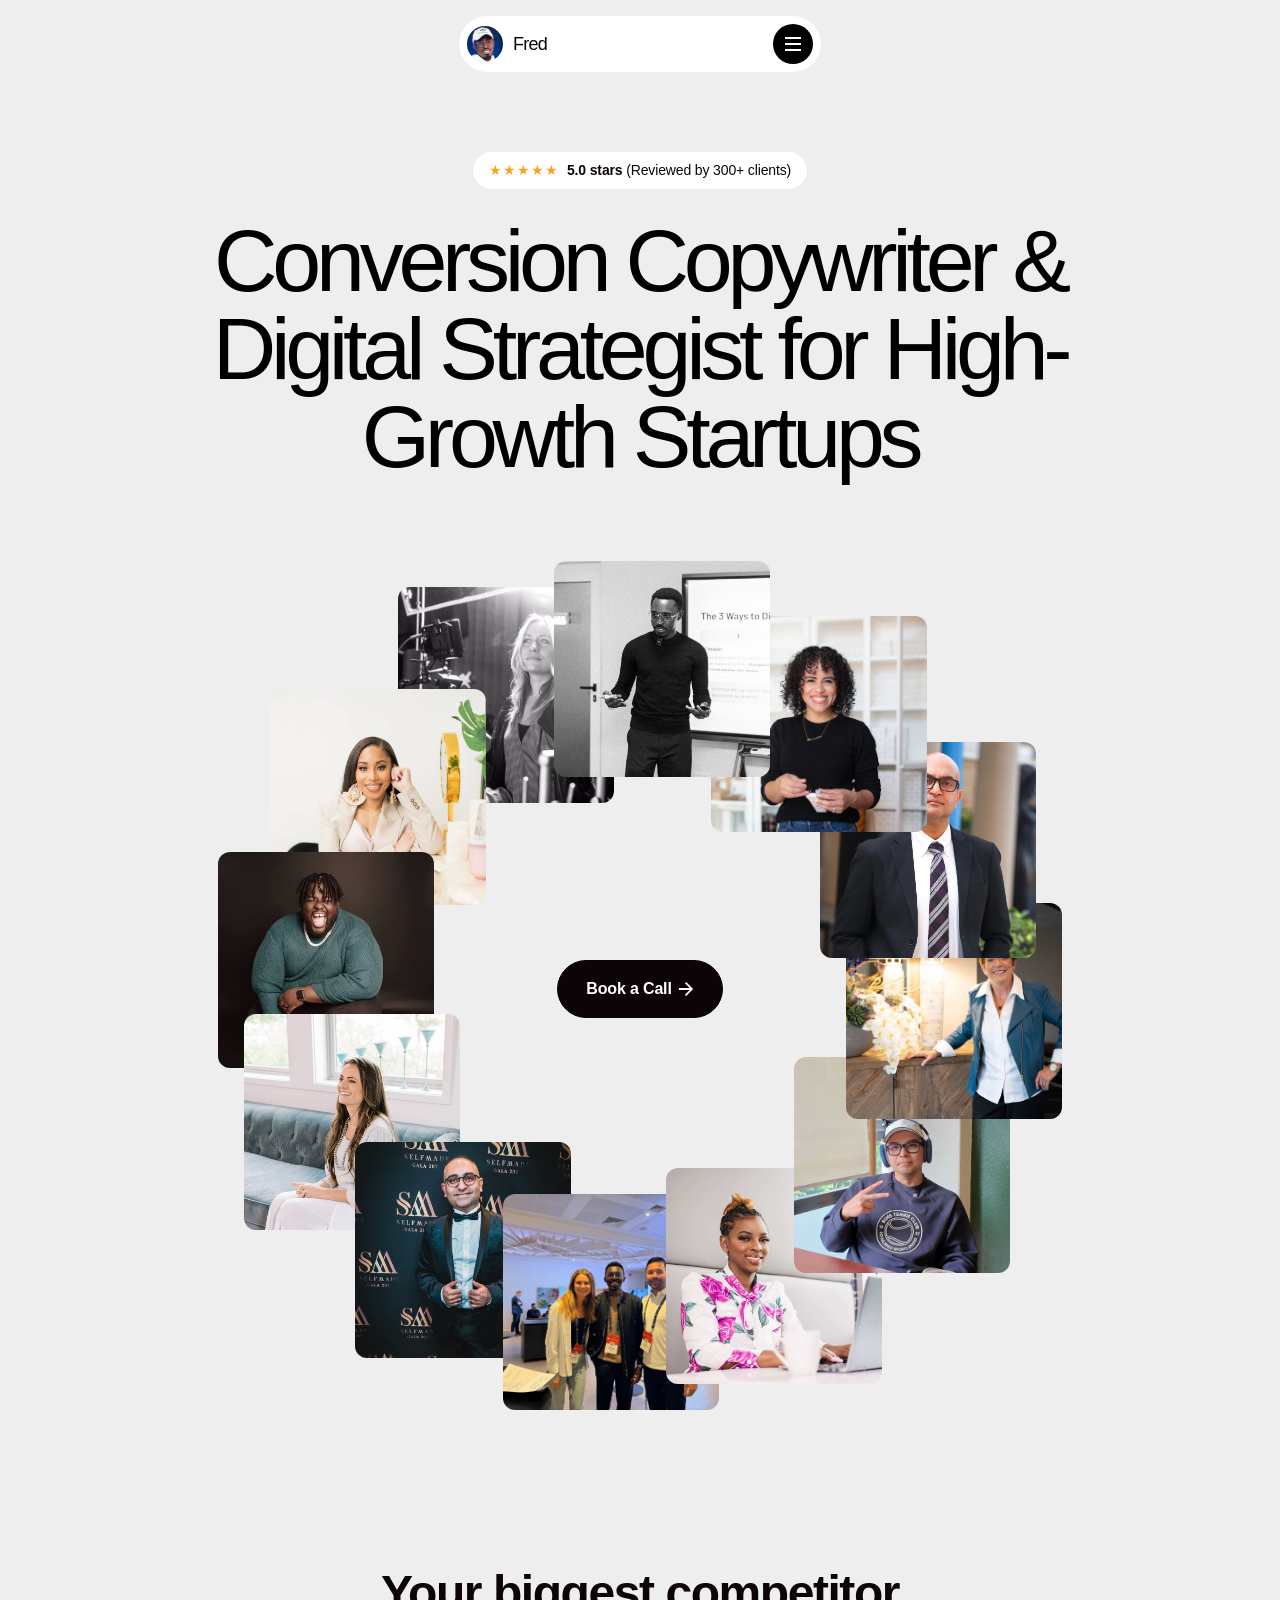
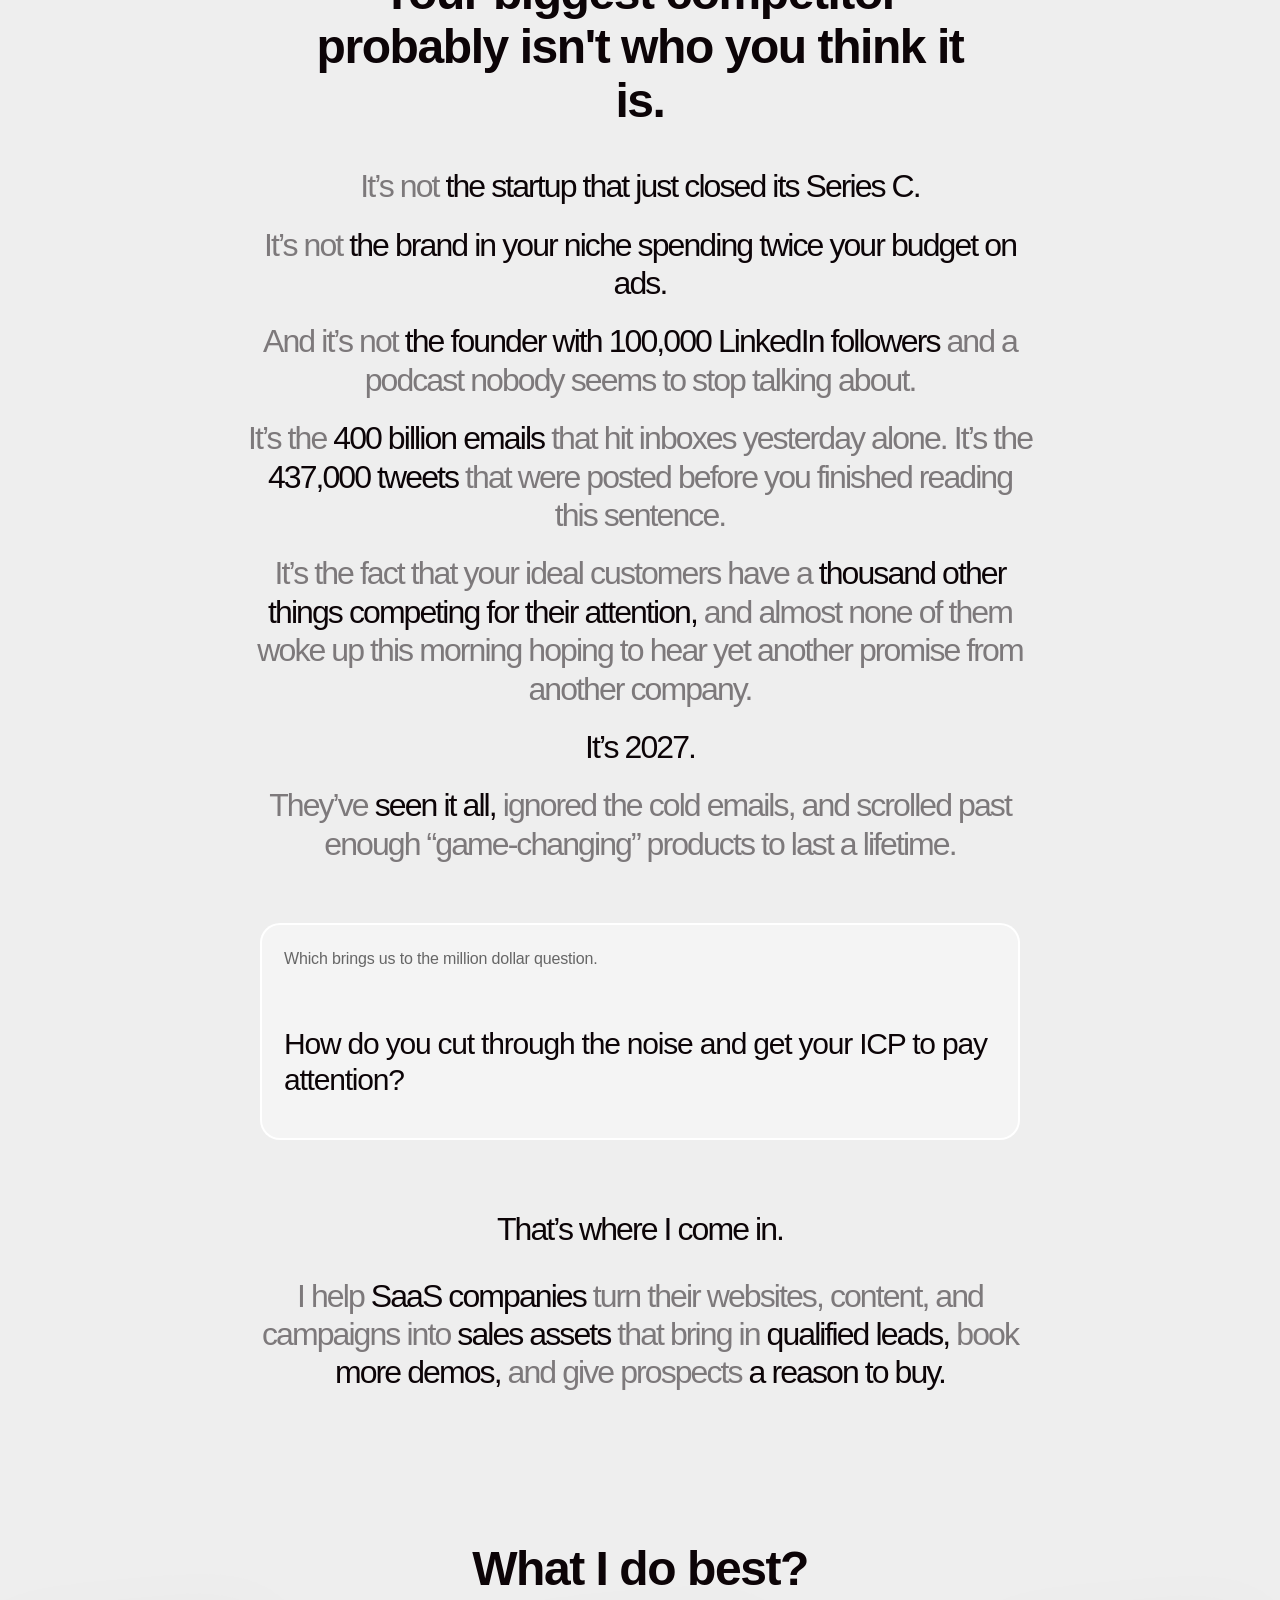
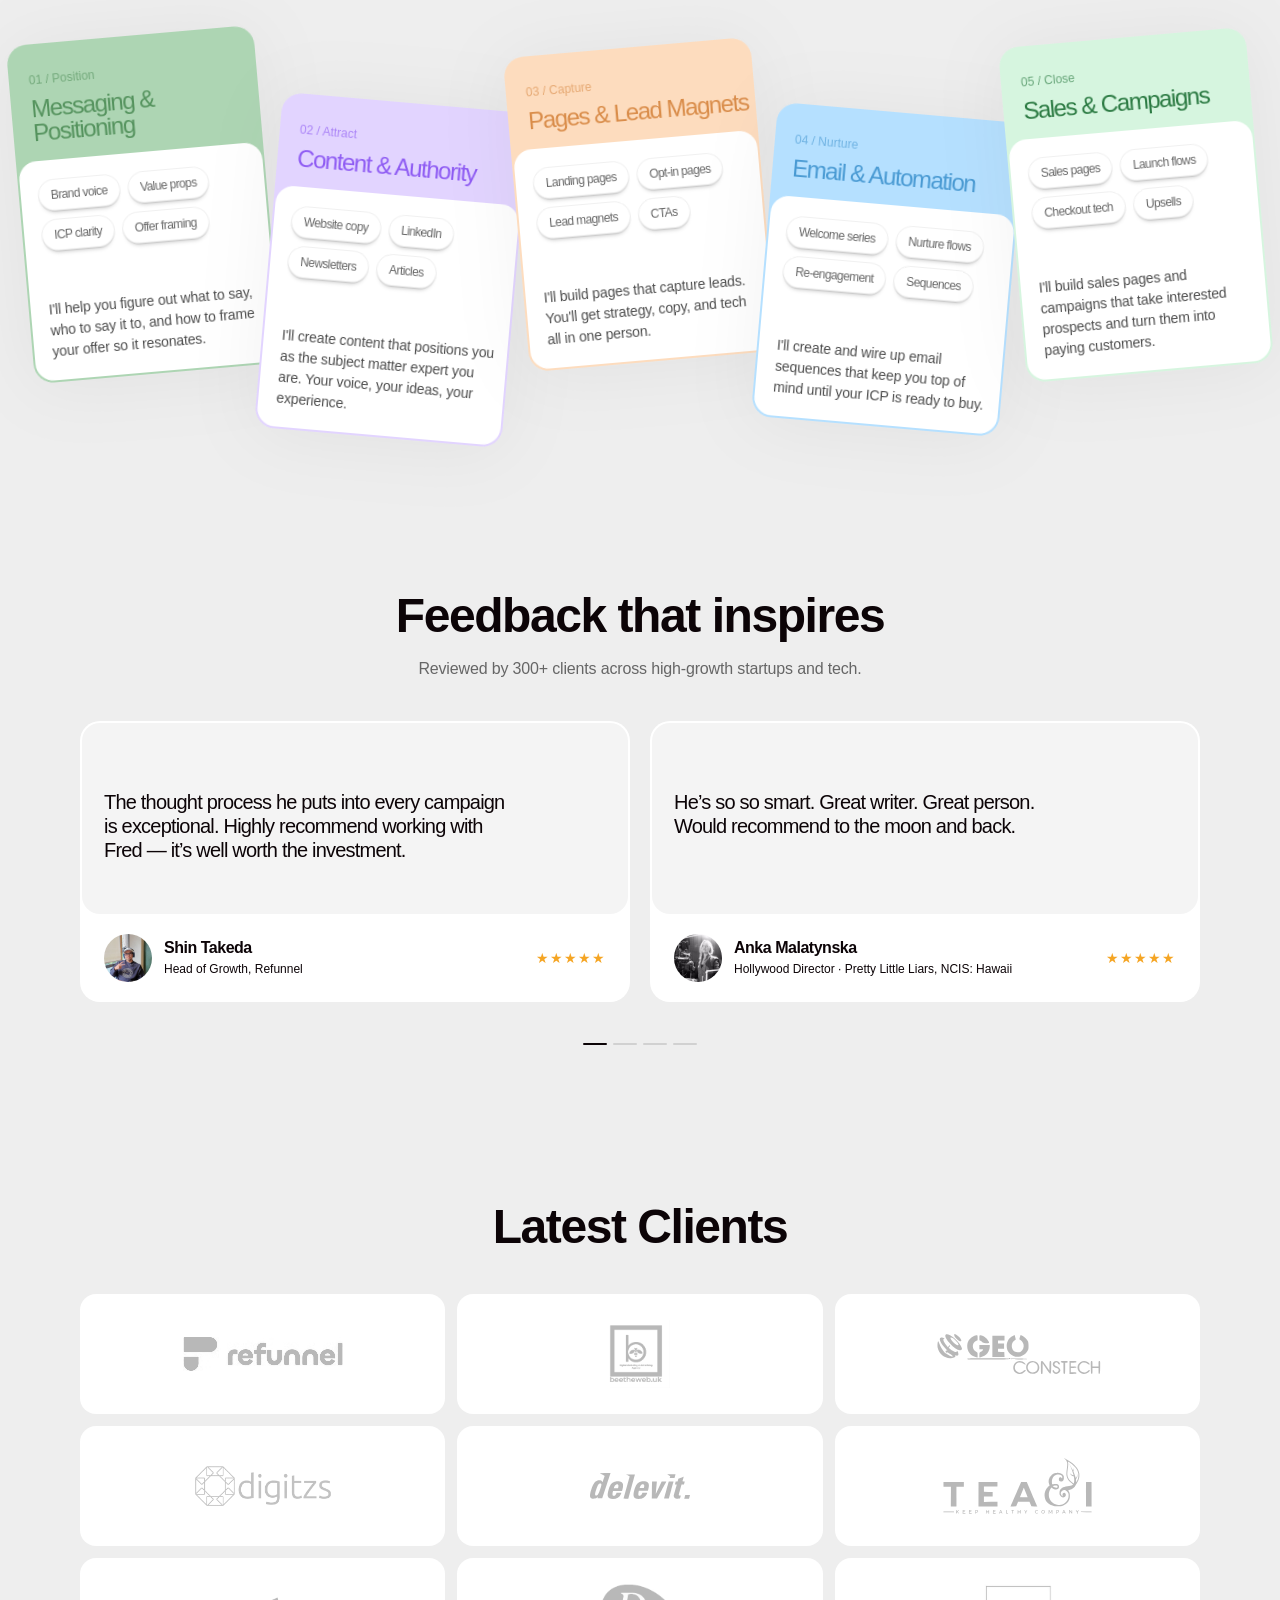
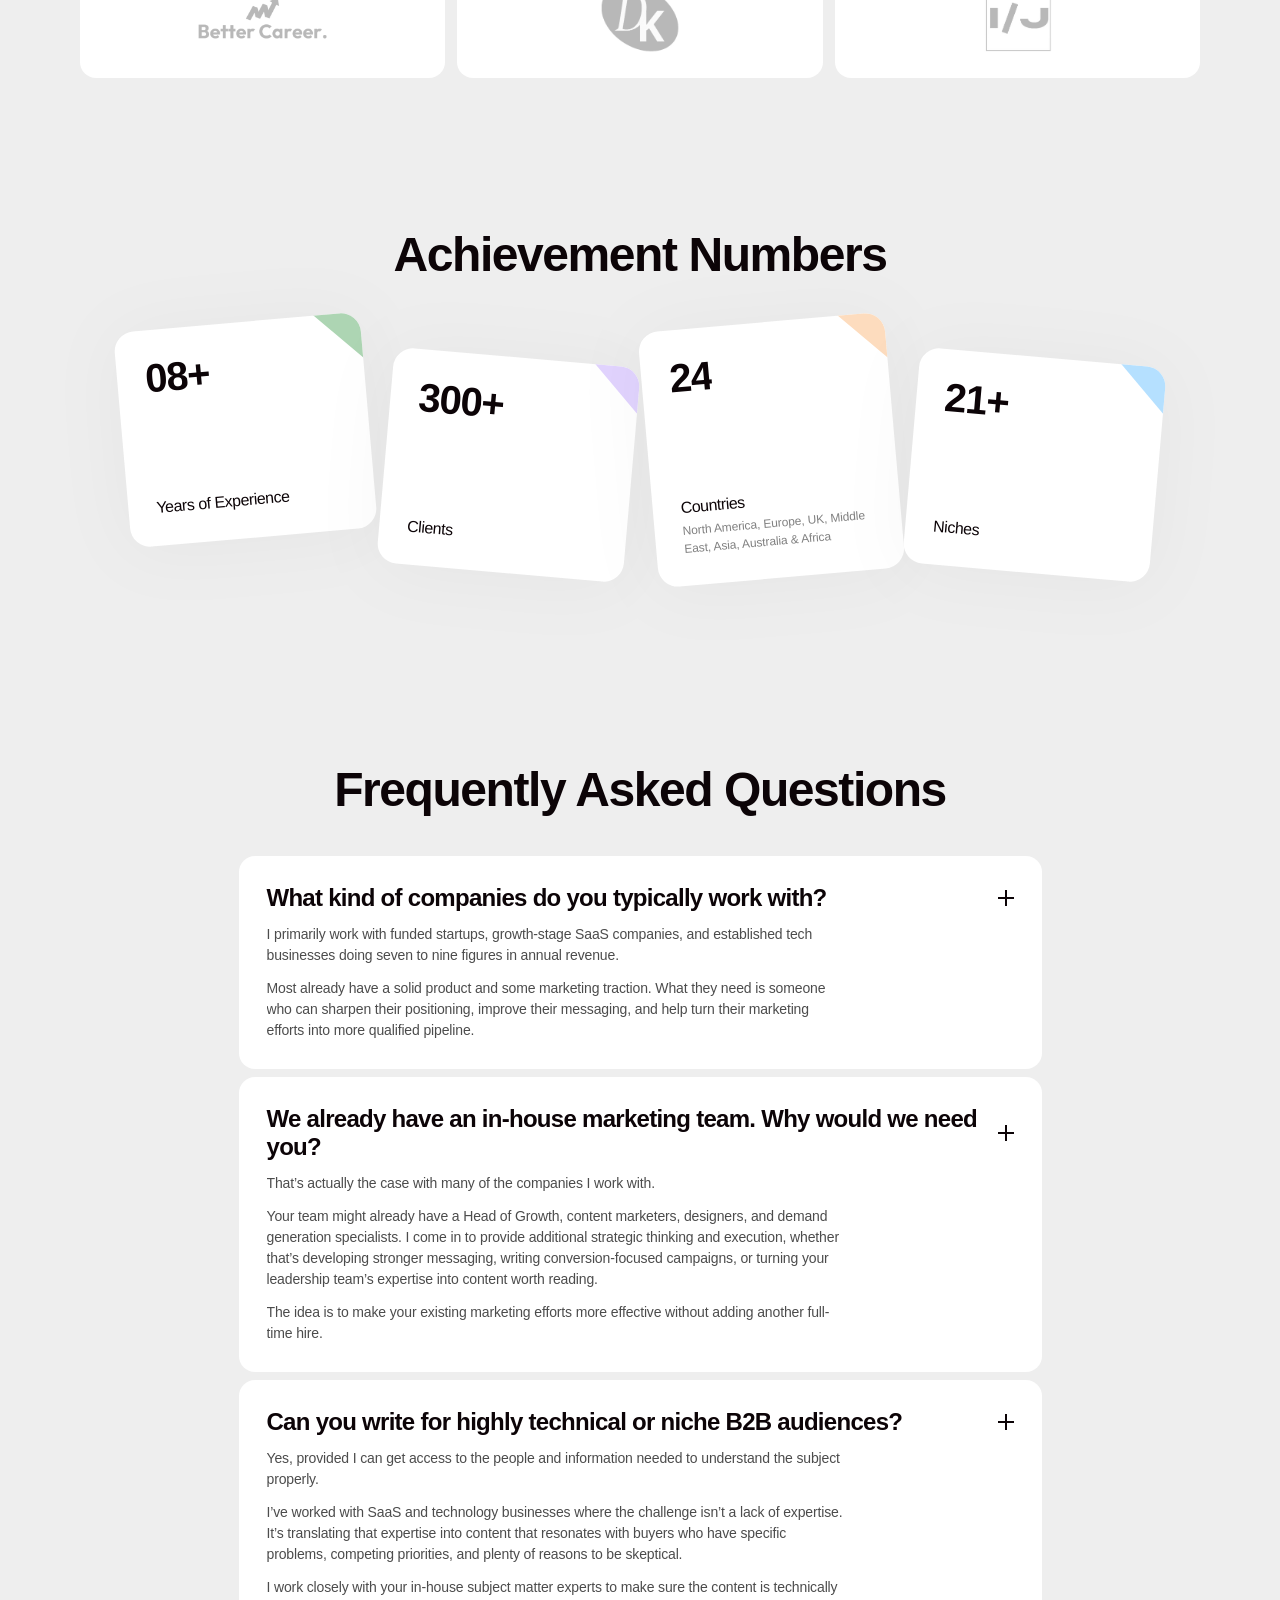
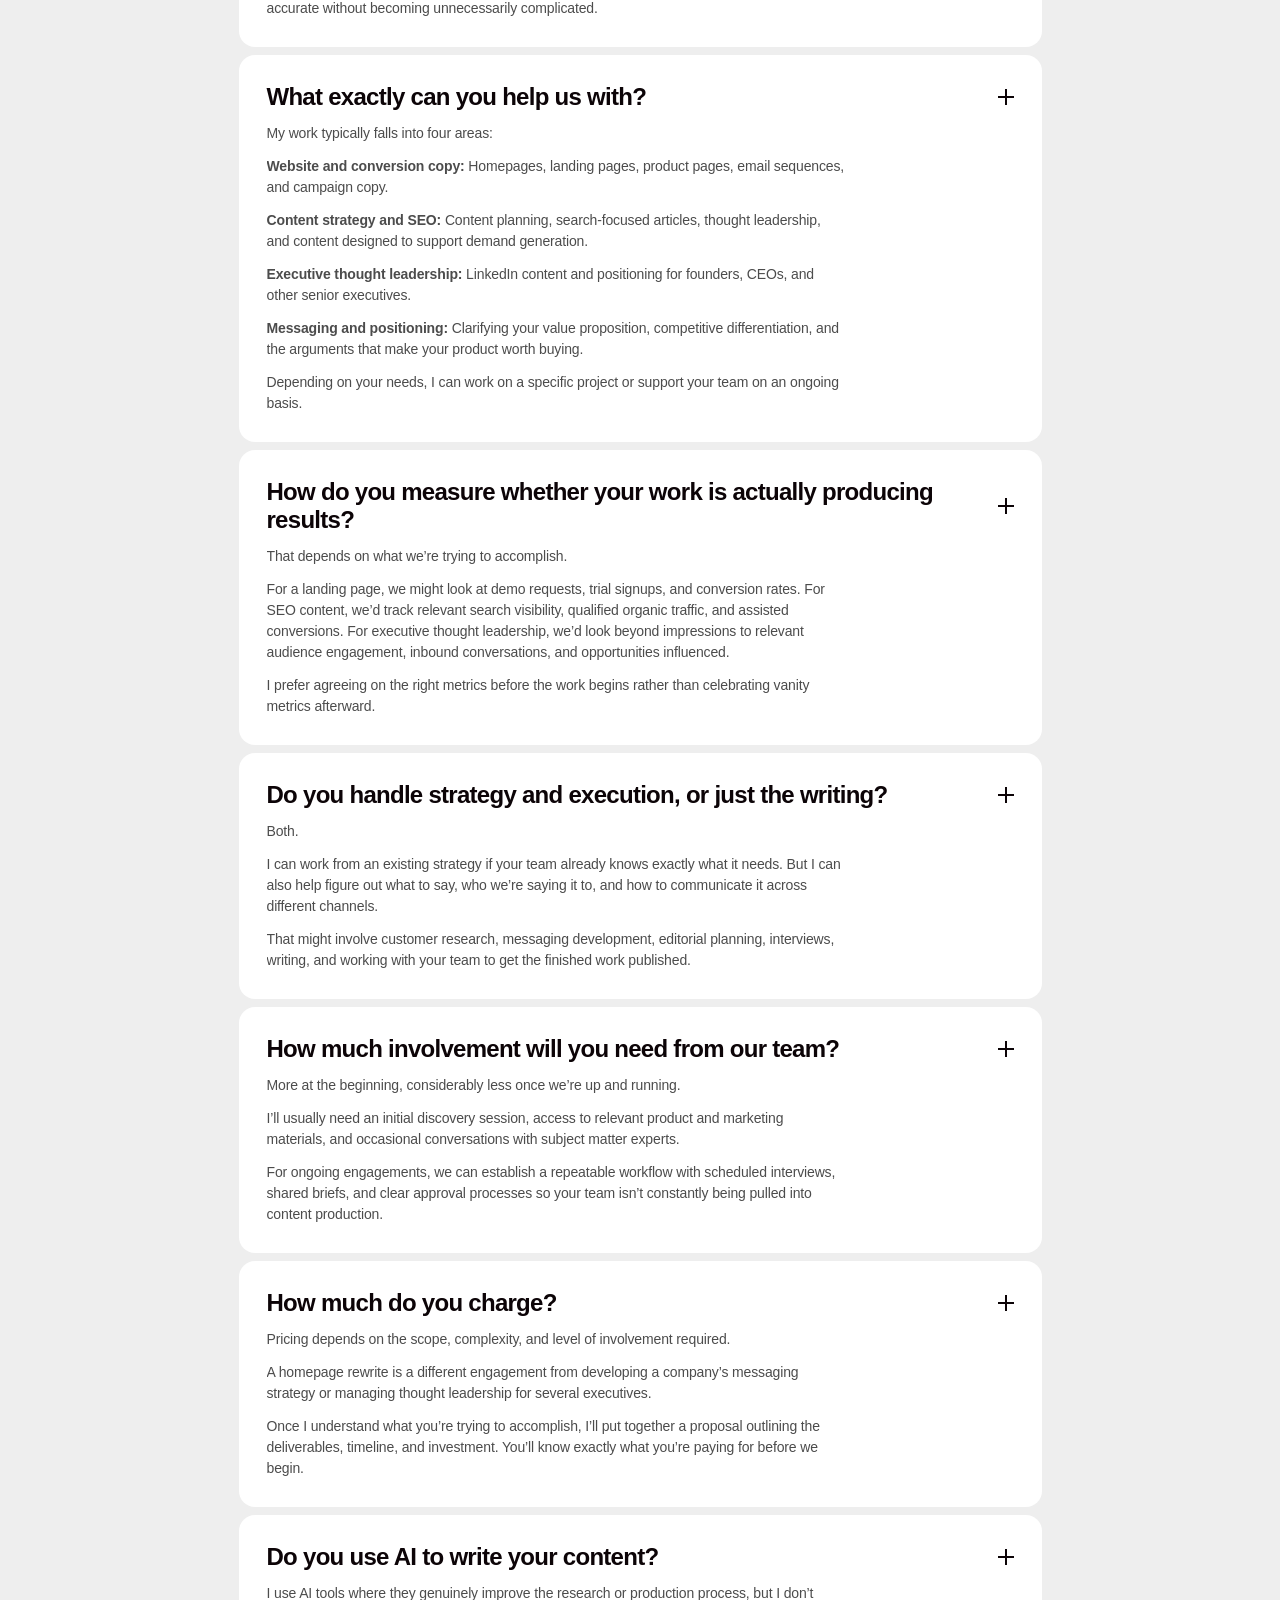
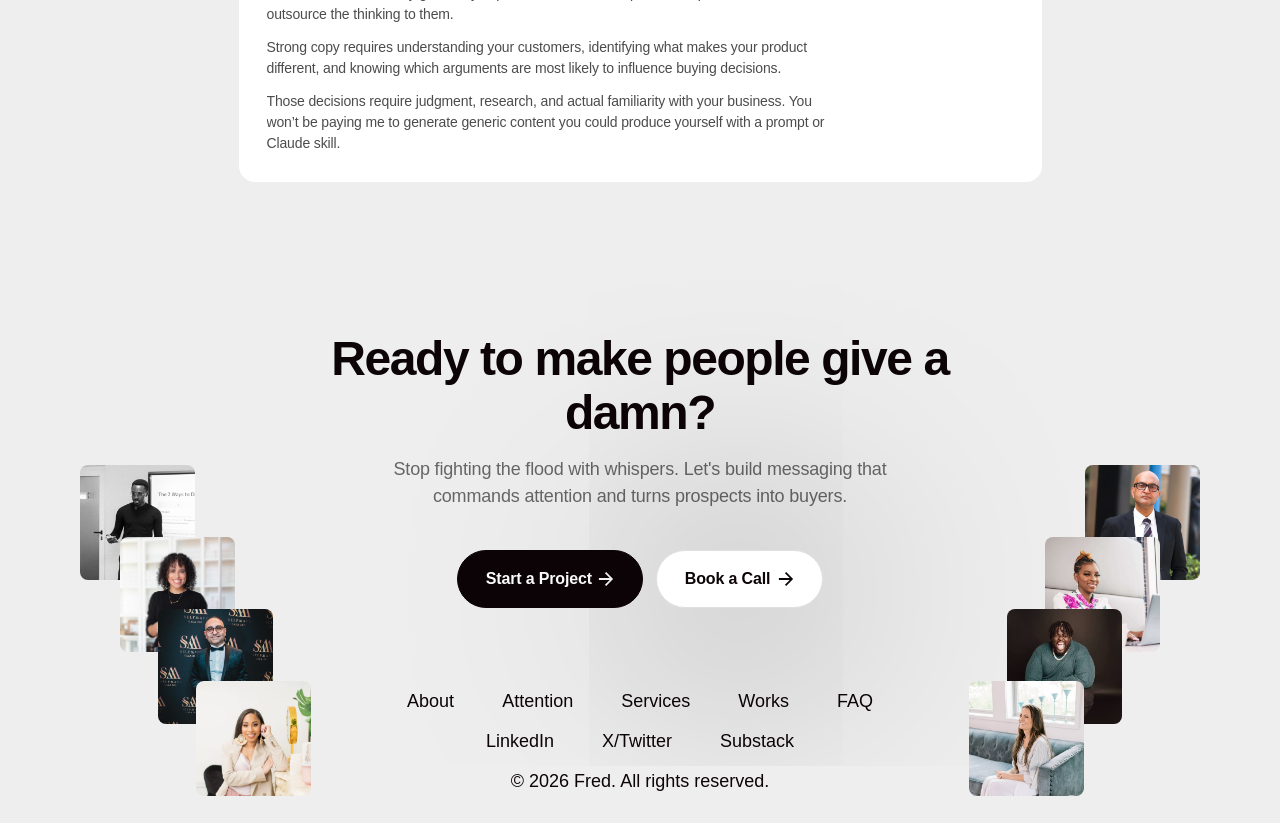
==== commit 7a59406a: "FAQs changed" ====
--- a/index.html
+++ b/index.html
@@ -684,26 +684,68 @@
                     </div>
                     <div class="faq-layout">
                         <div class="faq-item-wrapper">
-                            <div data-w-id="aad4e33e-73c5-72de-1a89-e7a8cfbac170" class="faq-item">
+                            <div class="faq-item">
                                 <div class="faq-title-wrap">
-                                    <h2 class="faq-title">What information do you need to get started?</h2>
+                                    <h2 class="faq-title">What kind of companies do you typically work with?</h2>
                                     <div class="faq-icon"><div class="faq-icon-plus"></div><div class="faq-icon-minus"></div></div>
                                 </div>
-                                <div class="faq-text-wrap"><p class="faq-text">To begin, I'll need a clear understanding of your current offer, target audience, previous marketing metrics, and where prospects currently drop off. We start with a diagnostic kickoff call.</p></div>
-                            </div>
-                            <div data-w-id="aad4e33e-73c5-72de-1a89-e7a8cfbac17a" class="faq-item">
+                                <div class="faq-text-wrap"><p class="faq-text">I primarily work with funded startups, growth-stage SaaS companies, and established tech businesses doing seven to nine figures in annual revenue.</p><p class="faq-text">Most already have a solid product and some marketing traction. What they need is someone who can sharpen their positioning, improve their messaging, and help turn their marketing efforts into more qualified pipeline.</p></div>
+                            </div>
+                            <div class="faq-item">
                                 <div class="faq-title-wrap">
-                                    <h2 class="faq-title">Do you handle strategy, copywriting, and tech implementation?</h2>
+                                    <h2 class="faq-title">We already have an in-house marketing team. Why would we need you?</h2>
                                     <div class="faq-icon"><div class="faq-icon-plus"></div><div class="faq-icon-minus"></div></div>
                                 </div>
-                                <div class="faq-text-wrap"><p class="faq-text">Yes. Great copy falls flat if the positioning strategy or checkout tech is broken. You get strategy, high-conversion copy, and technical page/email setup all in one person.</p></div>
-                            </div>
-                            <div data-w-id="aad4e33e-73c5-72de-1a89-e7a8cfbac184" class="faq-item">
+                                <div class="faq-text-wrap"><p class="faq-text">That’s actually the case with many of the companies I work with.</p><p class="faq-text">Your team might already have a Head of Growth, content marketers, designers, and demand generation specialists. I come in to provide additional strategic thinking and execution, whether that’s developing stronger messaging, writing conversion-focused campaigns, or turning your leadership team’s expertise into content worth reading.</p><p class="faq-text">The idea is to make your existing marketing efforts more effective without adding another full-time hire.</p></div>
+                            </div>
+                            <div class="faq-item">
                                 <div class="faq-title-wrap">
-                                    <h2 class="faq-title">What is your typical turnaround time?</h2>
+                                    <h2 class="faq-title">Can you write for highly technical or niche B2B audiences?</h2>
                                     <div class="faq-icon"><div class="faq-icon-plus"></div><div class="faq-icon-minus"></div></div>
                                 </div>
-                                <div class="faq-text-wrap"><p class="faq-text">Full funnel messaging and sales page builds typically take 2-3 weeks from initial strategy session to finalized launch copy.</p></div>
+                                <div class="faq-text-wrap"><p class="faq-text">Yes, provided I can get access to the people and information needed to understand the subject properly.</p><p class="faq-text">I’ve worked with SaaS and technology businesses where the challenge isn’t a lack of expertise. It’s translating that expertise into content that resonates with buyers who have specific problems, competing priorities, and plenty of reasons to be skeptical.</p><p class="faq-text">I work closely with your in-house subject matter experts to make sure the content is technically accurate without becoming unnecessarily complicated.</p></div>
+                            </div>
+                            <div class="faq-item">
+                                <div class="faq-title-wrap">
+                                    <h2 class="faq-title">What exactly can you help us with?</h2>
+                                    <div class="faq-icon"><div class="faq-icon-plus"></div><div class="faq-icon-minus"></div></div>
+                                </div>
+                                <div class="faq-text-wrap"><p class="faq-text">My work typically falls into four areas:</p><p class="faq-text faq-point"><strong>Website and conversion copy:</strong> Homepages, landing pages, product pages, email sequences, and campaign copy.</p><p class="faq-text faq-point"><strong>Content strategy and SEO:</strong> Content planning, search-focused articles, thought leadership, and content designed to support demand generation.</p><p class="faq-text faq-point"><strong>Executive thought leadership:</strong> LinkedIn content and positioning for founders, CEOs, and other senior executives.</p><p class="faq-text faq-point"><strong>Messaging and positioning:</strong> Clarifying your value proposition, competitive differentiation, and the arguments that make your product worth buying.</p><p class="faq-text">Depending on your needs, I can work on a specific project or support your team on an ongoing basis.</p></div>
+                            </div>
+                            <div class="faq-item">
+                                <div class="faq-title-wrap">
+                                    <h2 class="faq-title">How do you measure whether your work is actually producing results?</h2>
+                                    <div class="faq-icon"><div class="faq-icon-plus"></div><div class="faq-icon-minus"></div></div>
+                                </div>
+                                <div class="faq-text-wrap"><p class="faq-text">That depends on what we’re trying to accomplish.</p><p class="faq-text">For a landing page, we might look at demo requests, trial signups, and conversion rates. For SEO content, we’d track relevant search visibility, qualified organic traffic, and assisted conversions. For executive thought leadership, we’d look beyond impressions to relevant audience engagement, inbound conversations, and opportunities influenced.</p><p class="faq-text">I prefer agreeing on the right metrics before the work begins rather than celebrating vanity metrics afterward.</p></div>
+                            </div>
+                            <div class="faq-item">
+                                <div class="faq-title-wrap">
+                                    <h2 class="faq-title">Do you handle strategy and execution, or just the writing?</h2>
+                                    <div class="faq-icon"><div class="faq-icon-plus"></div><div class="faq-icon-minus"></div></div>
+                                </div>
+                                <div class="faq-text-wrap"><p class="faq-text">Both.</p><p class="faq-text">I can work from an existing strategy if your team already knows exactly what it needs. But I can also help figure out what to say, who we’re saying it to, and how to communicate it across different channels.</p><p class="faq-text">That might involve customer research, messaging development, editorial planning, interviews, writing, and working with your team to get the finished work published.</p></div>
+                            </div>
+                            <div class="faq-item">
+                                <div class="faq-title-wrap">
+                                    <h2 class="faq-title">How much involvement will you need from our team?</h2>
+                                    <div class="faq-icon"><div class="faq-icon-plus"></div><div class="faq-icon-minus"></div></div>
+                                </div>
+                                <div class="faq-text-wrap"><p class="faq-text">More at the beginning, considerably less once we’re up and running.</p><p class="faq-text">I’ll usually need an initial discovery session, access to relevant product and marketing materials, and occasional conversations with subject matter experts.</p><p class="faq-text">For ongoing engagements, we can establish a repeatable workflow with scheduled interviews, shared briefs, and clear approval processes so your team isn’t constantly being pulled into content production.</p></div>
+                            </div>
+                            <div class="faq-item">
+                                <div class="faq-title-wrap">
+                                    <h2 class="faq-title">How much do you charge?</h2>
+                                    <div class="faq-icon"><div class="faq-icon-plus"></div><div class="faq-icon-minus"></div></div>
+                                </div>
+                                <div class="faq-text-wrap"><p class="faq-text">Pricing depends on the scope, complexity, and level of involvement required.</p><p class="faq-text">A homepage rewrite is a different engagement from developing a company’s messaging strategy or managing thought leadership for several executives.</p><p class="faq-text">Once I understand what you’re trying to accomplish, I’ll put together a proposal outlining the deliverables, timeline, and investment. You’ll know exactly what you’re paying for before we begin.</p></div>
+                            </div>
+                            <div class="faq-item">
+                                <div class="faq-title-wrap">
+                                    <h2 class="faq-title">Do you use AI to write your content?</h2>
+                                    <div class="faq-icon"><div class="faq-icon-plus"></div><div class="faq-icon-minus"></div></div>
+                                </div>
+                                <div class="faq-text-wrap"><p class="faq-text">I use AI tools where they genuinely improve the research or production process, but I don’t outsource the thinking to them.</p><p class="faq-text">Strong copy requires understanding your customers, identifying what makes your product different, and knowing which arguments are most likely to influence buying decisions.</p><p class="faq-text">Those decisions require judgment, research, and actual familiarity with your business. You won’t be paying me to generate generic content you could produce yourself with a prompt or Claude skill.</p></div>
                             </div>
                         </div>
                     </div>
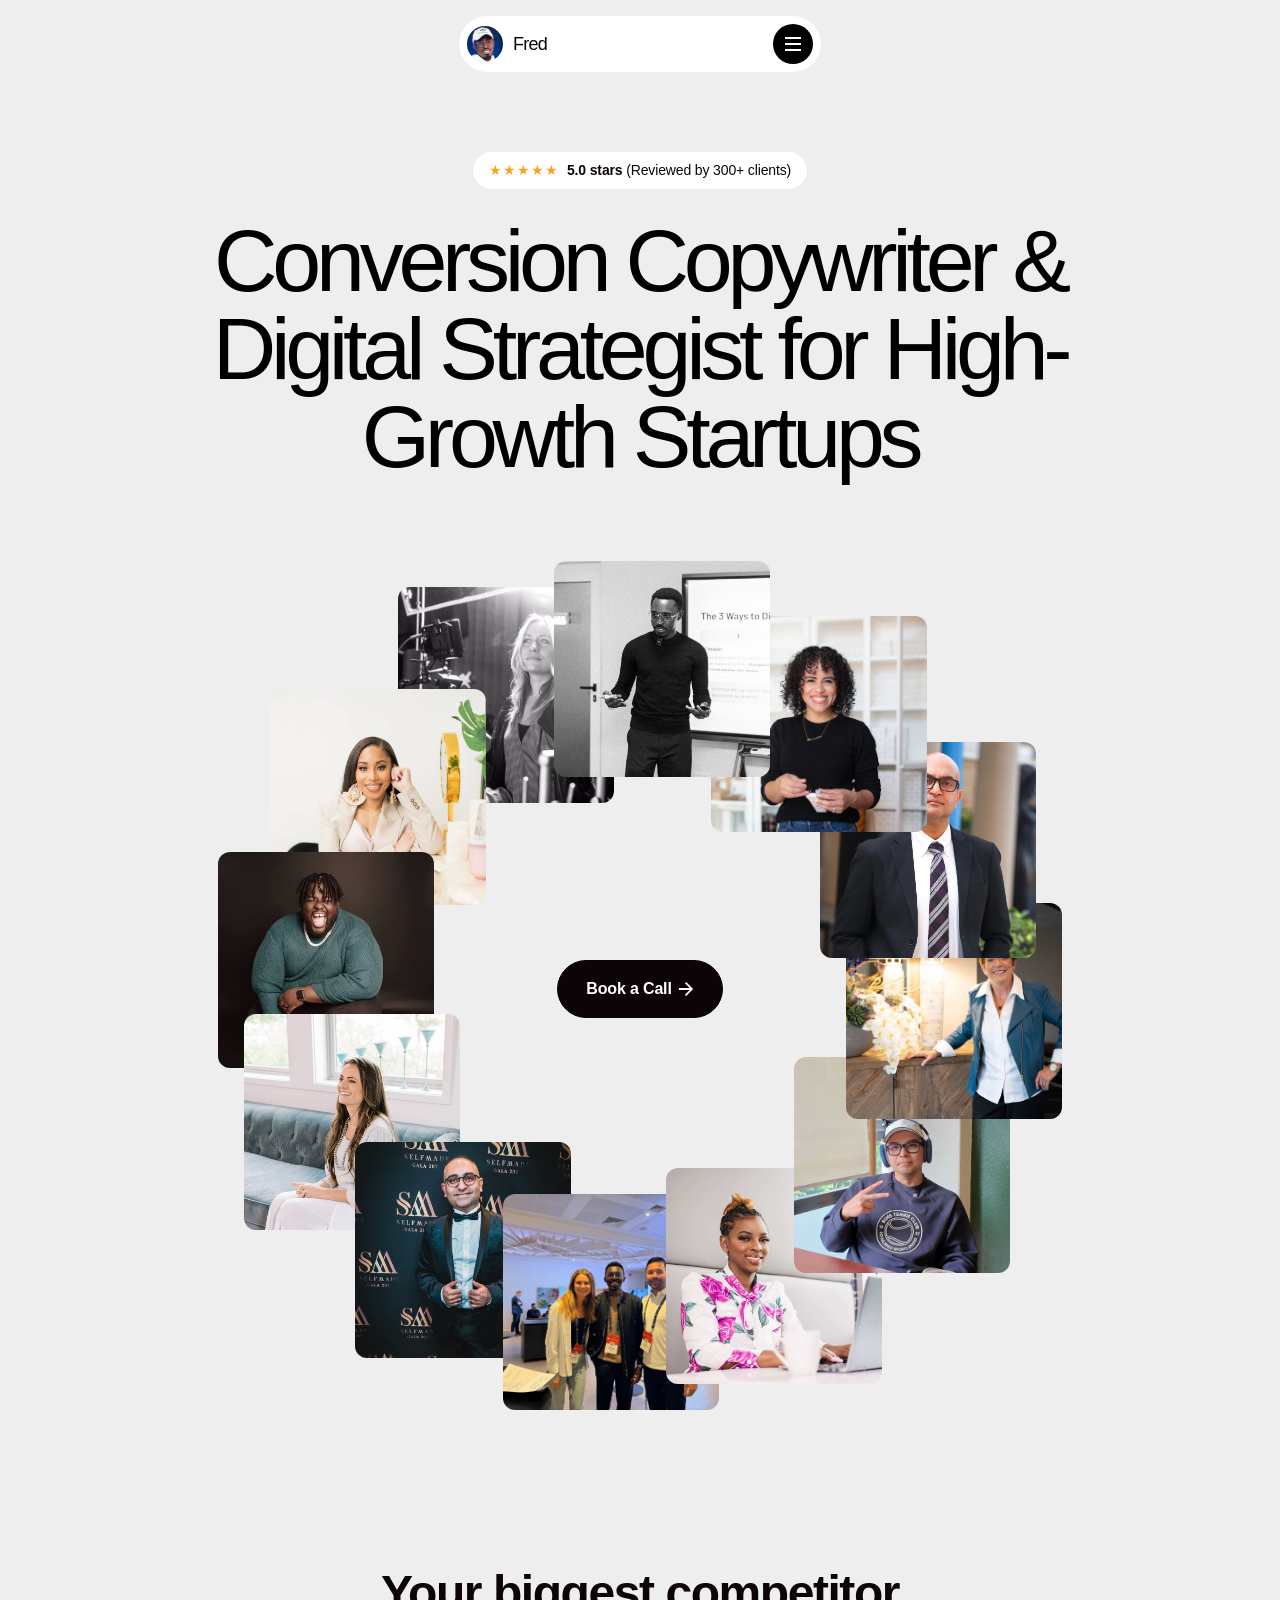
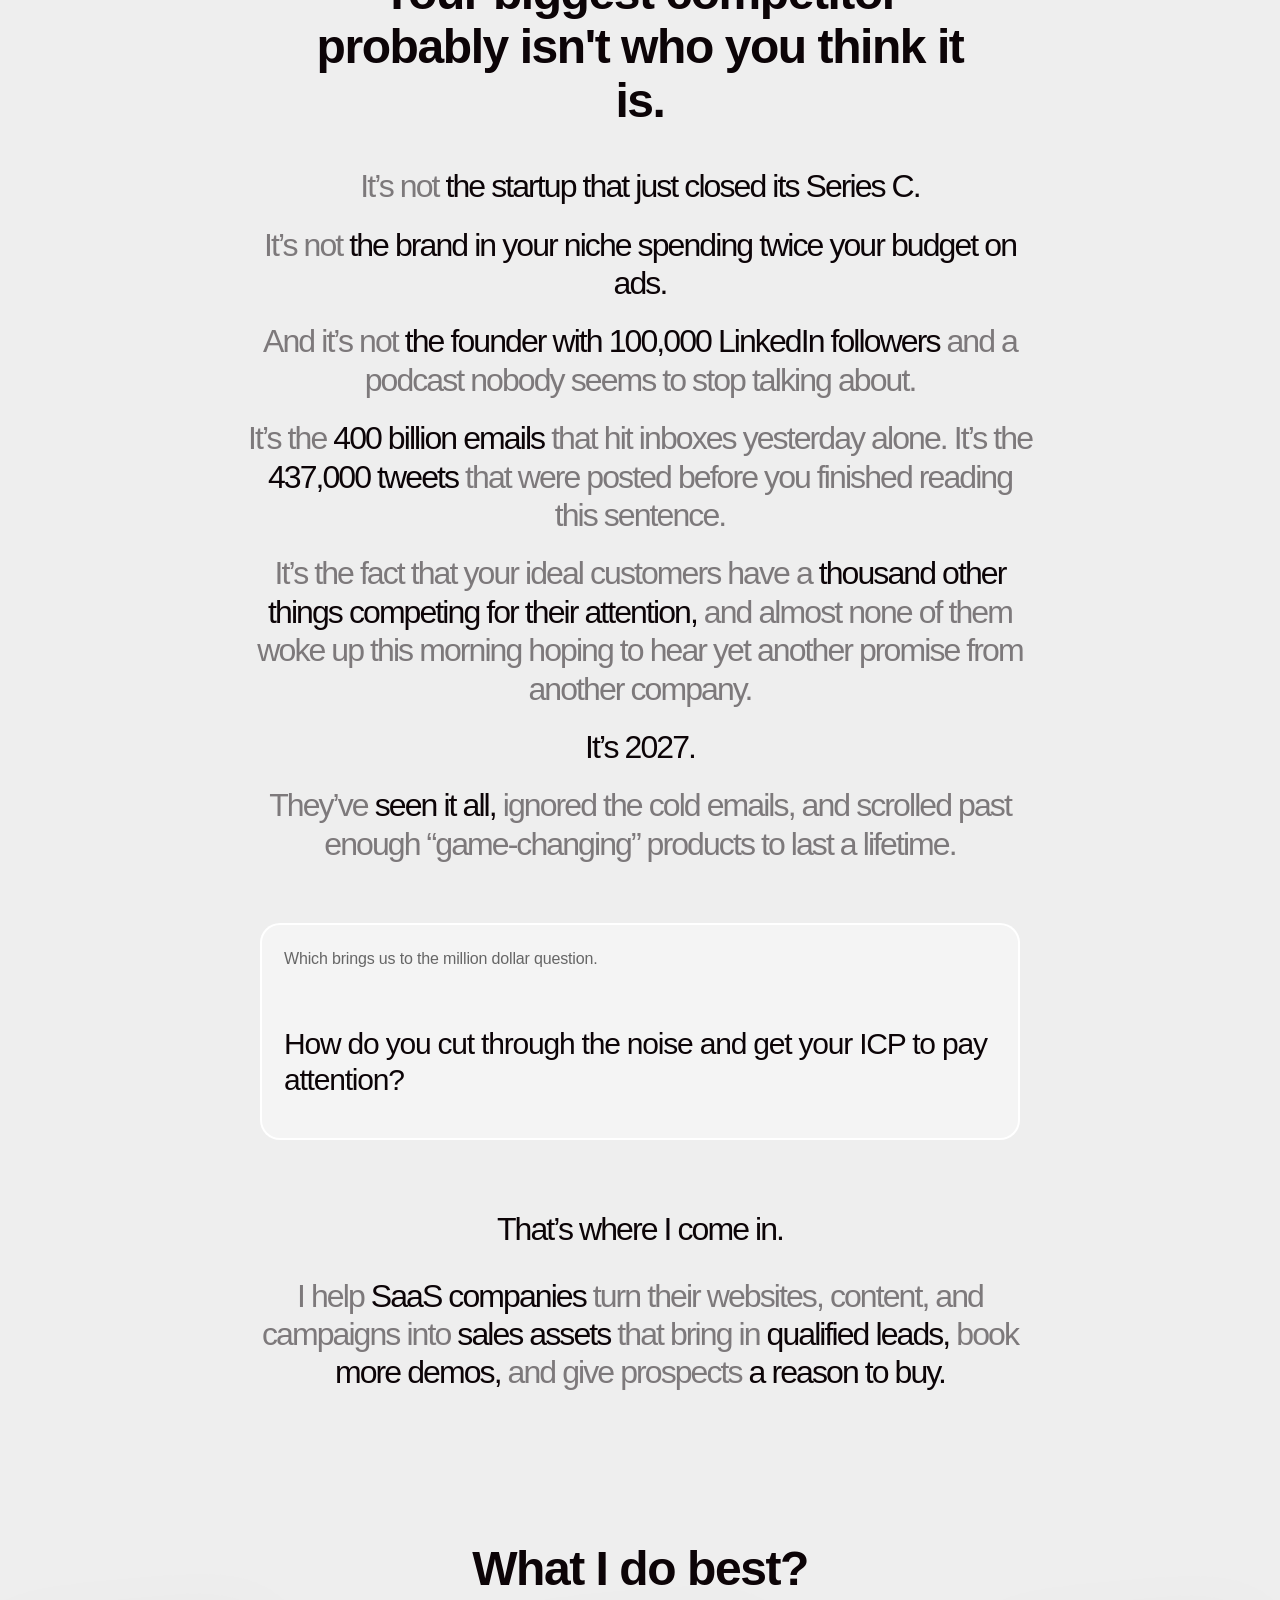
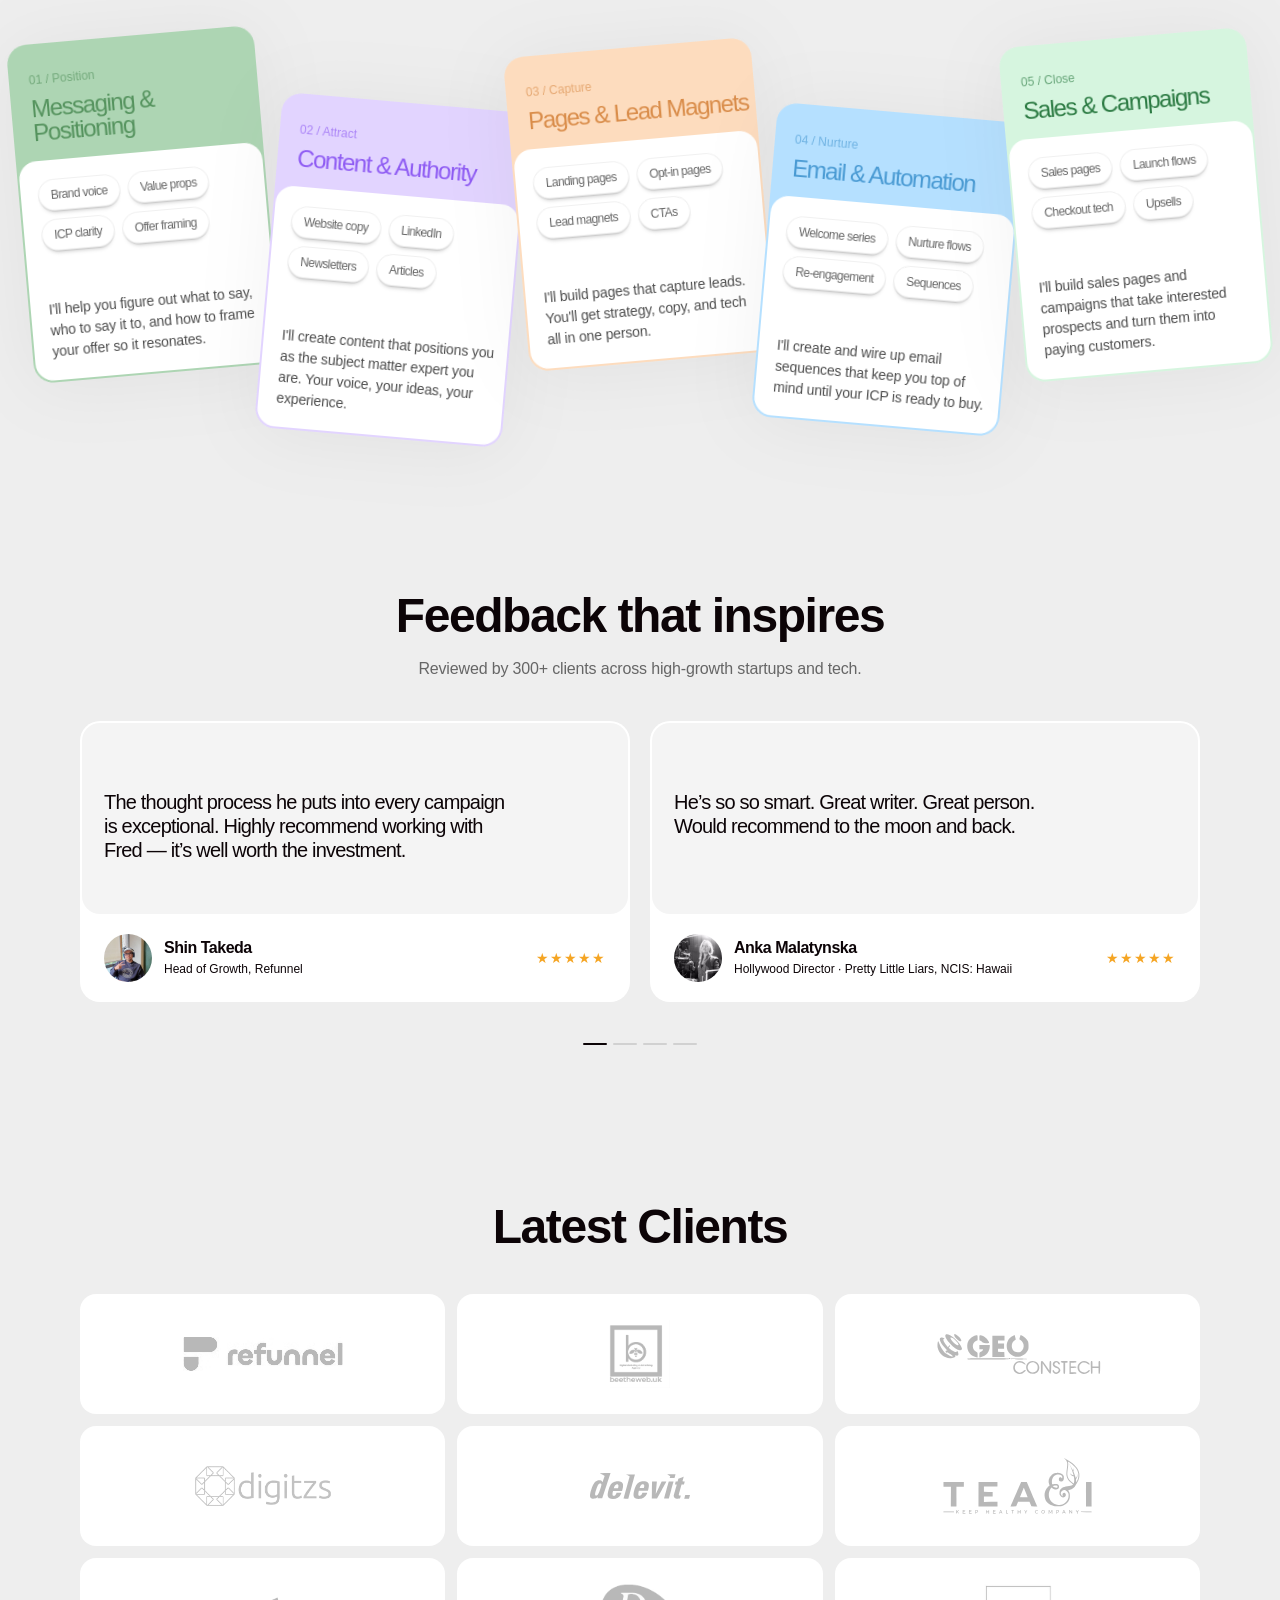
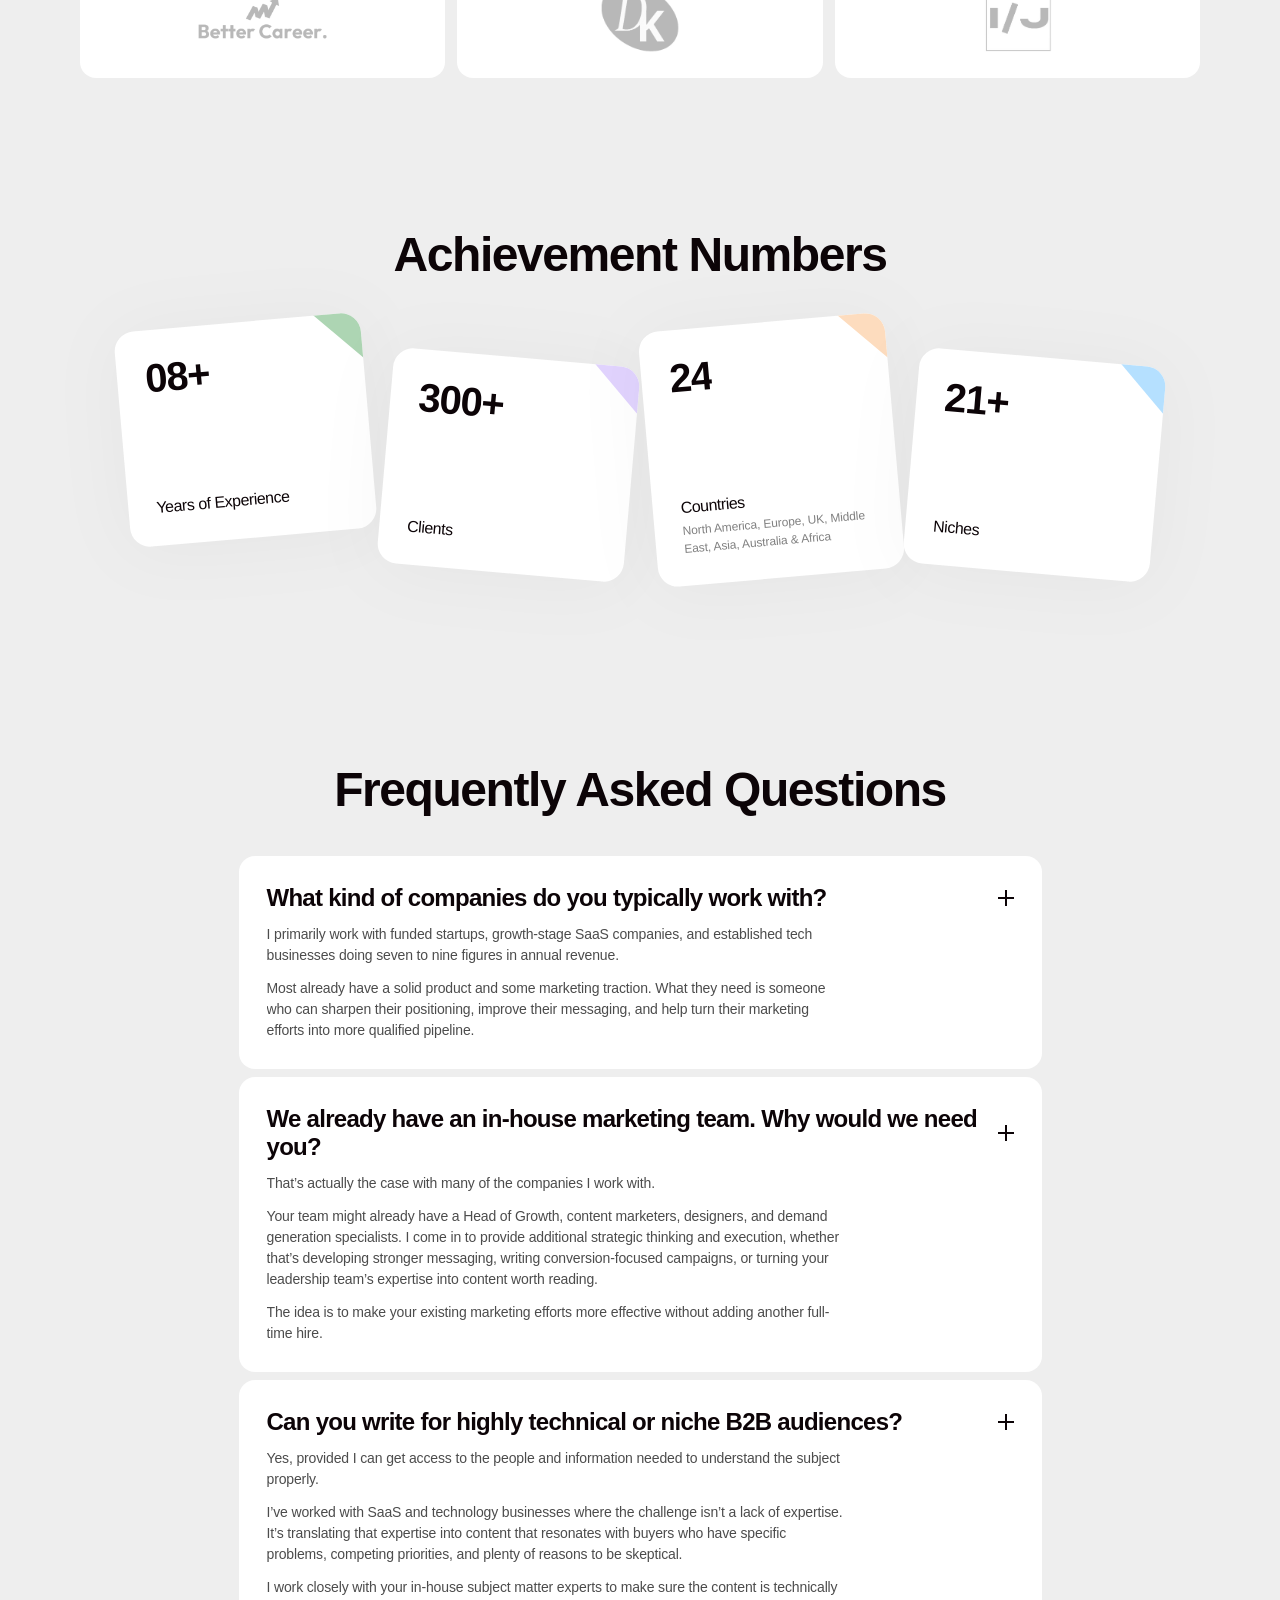
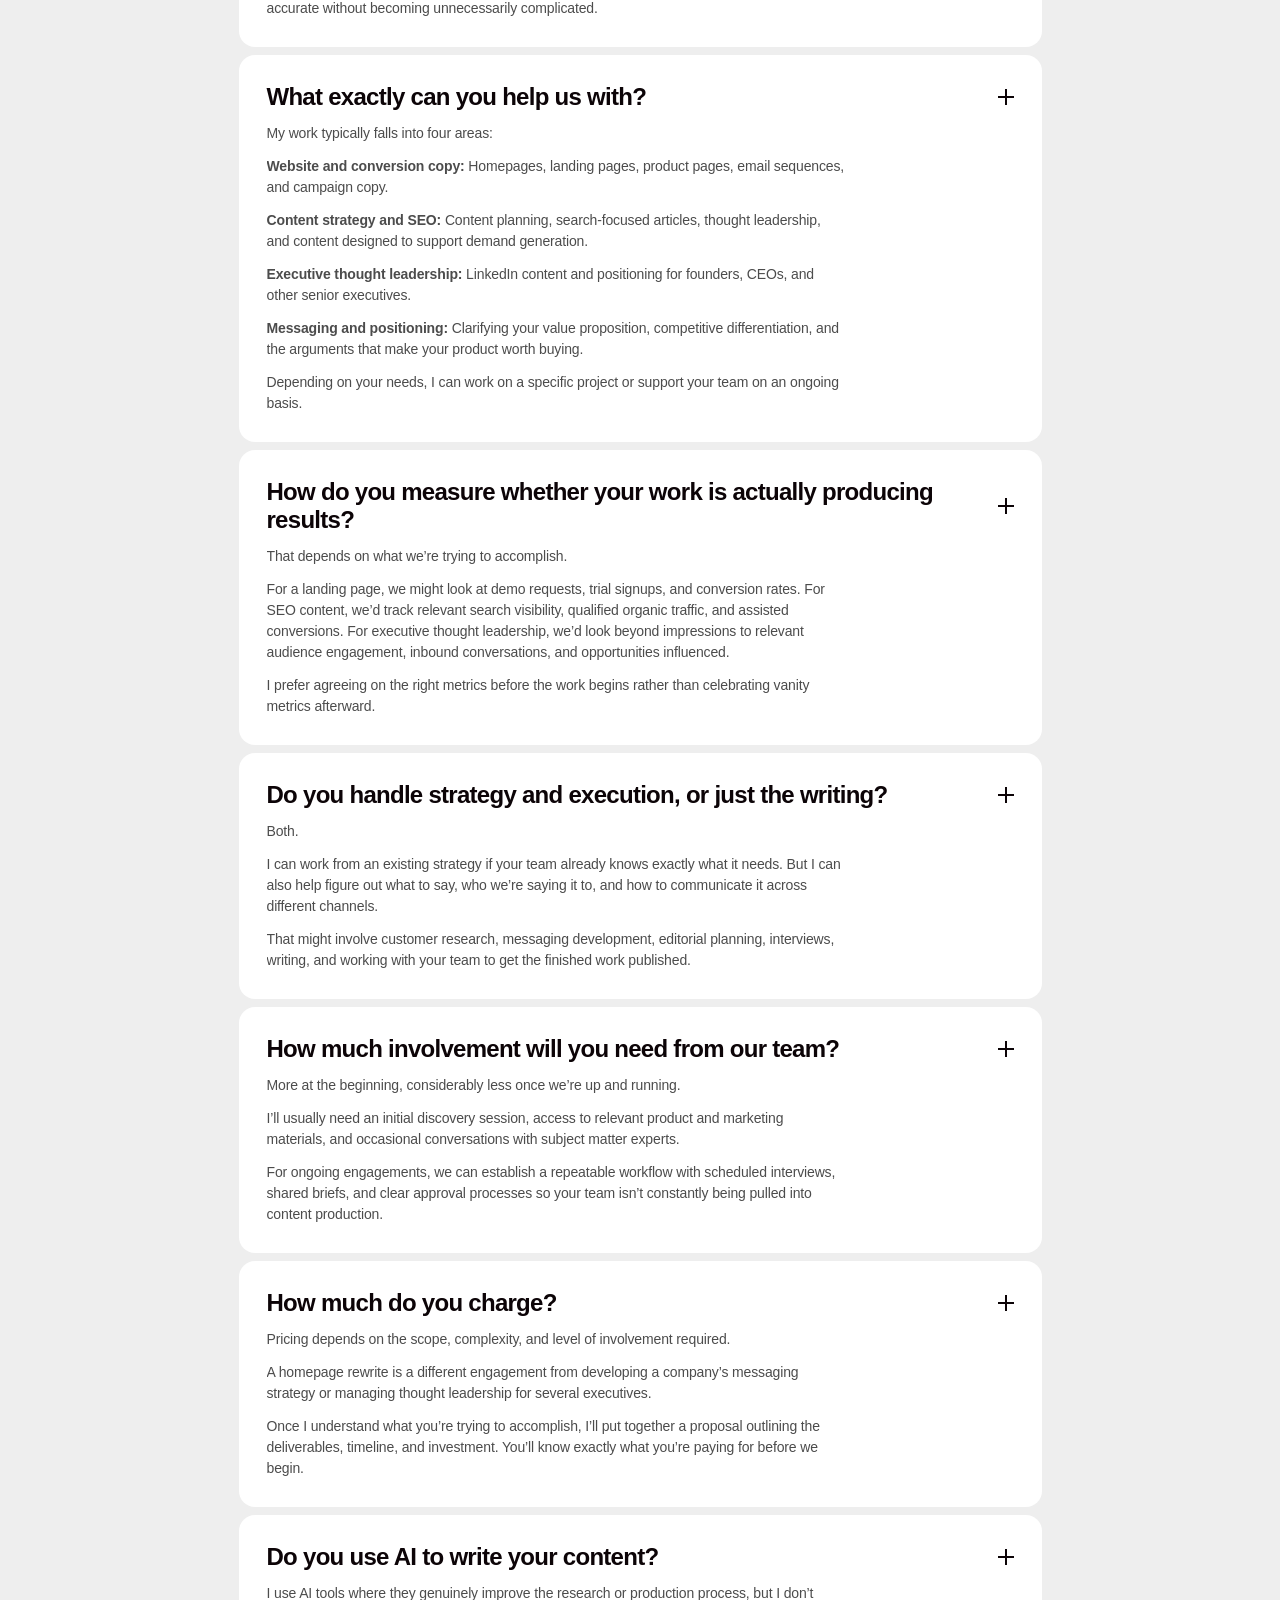
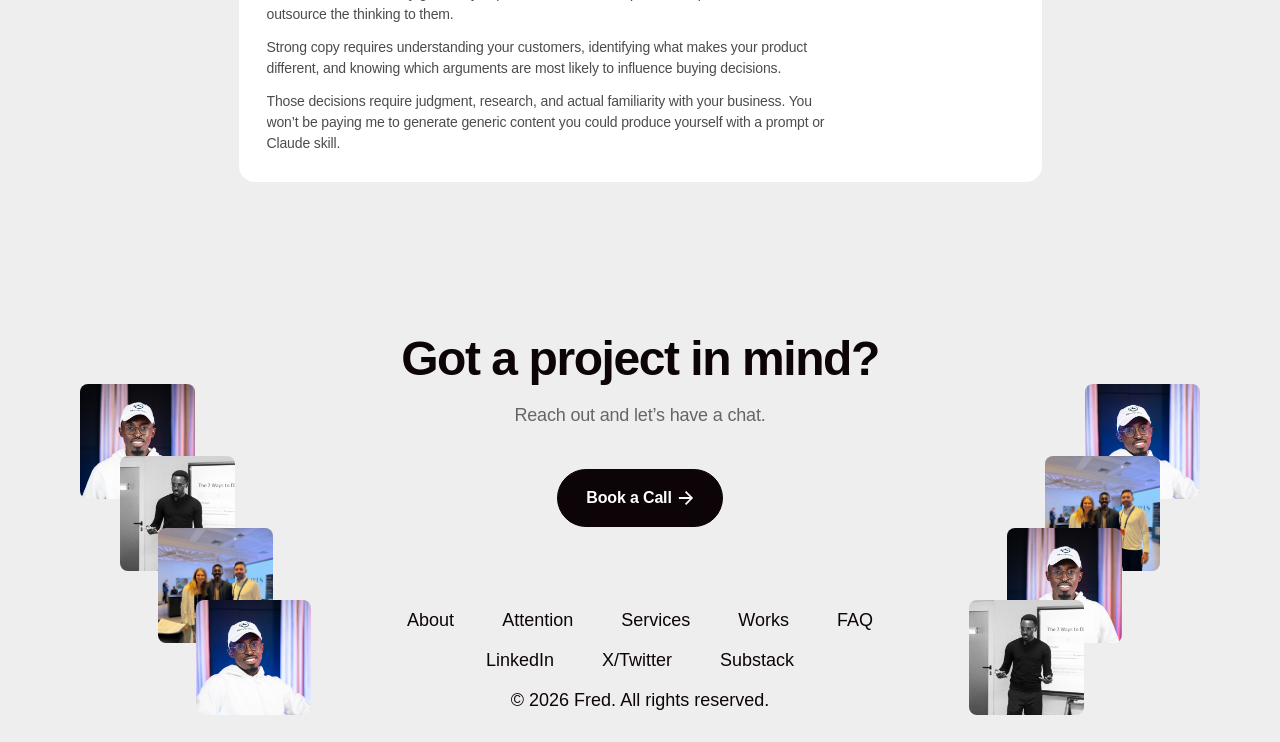
==== commit bbe61768: "footer changes" ====
--- a/index.html
+++ b/index.html
@@ -760,36 +760,27 @@
         <div class="section-spacing">
             <div class="container footer">
                 <div class="footer-shape-left">
-                    <a data-w-id="06992715-ee0c-69d6-ed26-6bc0ceb1ba2b" href="#work" class="footer-img-wrap _1 w-inline-block"><img src="images/twelve.jpg" loading="lazy" alt="Fred presenting" class="footer-img" style="object-position:50% 30%"/></a>
-                    <a data-w-id="06992715-ee0c-69d6-ed26-6bc0ceb1ba2d" href="#work" class="footer-img-wrap _2 w-inline-block"><img src="images/jelitsa.jpg" loading="lazy" alt="Jelitsa Legaretta" class="footer-img" style="object-position:48% 30%"/></a>
-                    <a data-w-id="06992715-ee0c-69d6-ed26-6bc0ceb1ba2f" href="#work" class="footer-img-wrap _3 w-inline-block"><img src="images/vishal.jpg" loading="lazy" alt="Vishal Arvinda" class="footer-img" style="object-position:50% 15%"/></a>
-                    <a data-w-id="06992715-ee0c-69d6-ed26-6bc0ceb1ba31" href="#work" class="footer-img-wrap _4 w-inline-block"><img src="images/latrice.jpg" loading="lazy" alt="Latrice" class="footer-img" style="object-position:50% 22%"/></a>
+                    <a data-w-id="06992715-ee0c-69d6-ed26-6bc0ceb1ba2b" href="#work" class="footer-img-wrap _1 w-inline-block"><img src="images/fred1.jpg" loading="lazy" alt="Fred" class="footer-img" style="object-position:50% 28%"/></a>
+                    <a data-w-id="06992715-ee0c-69d6-ed26-6bc0ceb1ba2d" href="#work" class="footer-img-wrap _2 w-inline-block"><img src="images/twelve.jpg" loading="lazy" alt="Fred presenting" class="footer-img" style="object-position:50% 30%"/></a>
+                    <a data-w-id="06992715-ee0c-69d6-ed26-6bc0ceb1ba2f" href="#work" class="footer-img-wrap _3 w-inline-block"><img src="images/six.jpg" loading="lazy" alt="Fred at a tech event" class="footer-img" style="object-position:52% 40%"/></a>
+                    <a data-w-id="06992715-ee0c-69d6-ed26-6bc0ceb1ba31" href="#work" class="footer-img-wrap _4 w-inline-block"><img src="images/fred2.jpg" loading="lazy" alt="Fred" class="footer-img" style="object-position:48% 30%"/></a>
                 </div>
                 <div class="footer-shape-right">
-                    <a data-w-id="06992715-ee0c-69d6-ed26-6bc0ceb1ba34" href="#work" class="footer-img-wrap _5 w-inline-block"><img src="images/sanjay.jpg" loading="lazy" alt="Sanjay Aeron" class="footer-img" style="object-position:50% 15%"/></a>
-                    <a data-w-id="06992715-ee0c-69d6-ed26-6bc0ceb1ba36" href="#work" class="footer-img-wrap _6 w-inline-block"><img src="images/nicole.jpg" loading="lazy" alt="Nicole Abodo" class="footer-img" style="object-position:37% 45%"/></a>
-                    <a data-w-id="06992715-ee0c-69d6-ed26-6bc0ceb1ba38" href="#work" class="footer-img-wrap _7 w-inline-block"><img src="images/mankindy.jpg" loading="lazy" alt="Makindy Joseph" class="footer-img" style="object-position:50% 18%"/></a>
-                    <a data-w-id="06992715-ee0c-69d6-ed26-6bc0ceb1ba3a" href="#work" class="footer-img-wrap _8 w-inline-block"><img src="images/jenmiller.jpg" loading="lazy" alt="Jen Miller" class="footer-img" style="object-position:50% 25%"/></a>
+                    <a data-w-id="06992715-ee0c-69d6-ed26-6bc0ceb1ba34" href="#work" class="footer-img-wrap _5 w-inline-block"><img src="images/fred2.jpg" loading="lazy" alt="Fred" class="footer-img" style="object-position:48% 30%"/></a>
+                    <a data-w-id="06992715-ee0c-69d6-ed26-6bc0ceb1ba36" href="#work" class="footer-img-wrap _6 w-inline-block"><img src="images/six.jpg" loading="lazy" alt="Fred at a tech event" class="footer-img" style="object-position:52% 40%"/></a>
+                    <a data-w-id="06992715-ee0c-69d6-ed26-6bc0ceb1ba38" href="#work" class="footer-img-wrap _7 w-inline-block"><img src="images/fred1.jpg" loading="lazy" alt="Fred" class="footer-img" style="object-position:50% 28%"/></a>
+                    <a data-w-id="06992715-ee0c-69d6-ed26-6bc0ceb1ba3a" href="#work" class="footer-img-wrap _8 w-inline-block"><img src="images/twelve.jpg" loading="lazy" alt="Fred presenting" class="footer-img" style="object-position:50% 30%"/></a>
                 </div>
                 <div class="footer-content">
                     <div class="section-heading footer-heading">
                         <div class="section-title-wrap">
-                            <h2 class="section-title">Ready to make people give a damn?</h2>
-                        </div>
-                        <p class="footer-sub">Stop fighting the flood with whispers. Let's build messaging that commands attention and turns prospects into buyers.</p>
+                            <h2 class="section-title">Got a project in mind?</h2>
+                        </div>
+                        <p class="footer-sub">Reach out and let&rsquo;s have a chat.</p>
                     </div>
                     <div data-w-id="06992715-ee0c-69d6-ed26-6bc0ceb1ba41" class="footer-btn-wrap">
                         <a href="https://calendly.com/workwithfredchara/discovery-call" target="_blank" rel="noopener" class="btn-dark w-inline-block">
                             <div class="btn-inner">
-                                <div>Start a Project</div>
-                                <div class="btn-icon-wrap">
-                                    <div class="btn-icon w-embed"><svg width="100%" height="100%" viewBox="0 0 12 12" fill="none" xmlns="http://www.w3.org/2000/svg"><path d="M8.78166 5.33312L5.20566 1.75712L6.14833 0.814453L11.3337 5.99979L6.14833 11.1851L5.20566 10.2425L8.78166 6.66645H0.666992V5.33312H8.78166Z" fill="currentColor"/></svg></div>
-                                    <div class="btn-icon w-embed"><svg width="100%" height="100%" viewBox="0 0 12 12" fill="none" xmlns="http://www.w3.org/2000/svg"><path d="M8.78166 5.33312L5.20566 1.75712L6.14833 0.814453L11.3337 5.99979L6.14833 11.1851L5.20566 10.2425L8.78166 6.66645H0.666992V5.33312H8.78166Z" fill="currentColor"/></svg></div>
-                                </div>
-                            </div>
-                        </a>
-                        <a href="https://calendly.com/workwithfredchara/discovery-call" target="_blank" rel="noopener" class="btn-white w-inline-block">
-                            <div class="btn-inner-3">
                                 <div>Book a Call</div>
                                 <div class="btn-icon-wrap">
                                     <div class="btn-icon w-embed"><svg width="100%" height="100%" viewBox="0 0 12 12" fill="none" xmlns="http://www.w3.org/2000/svg"><path d="M8.78166 5.33312L5.20566 1.75712L6.14833 0.814453L11.3337 5.99979L6.14833 11.1851L5.20566 10.2425L8.78166 6.66645H0.666992V5.33312H8.78166Z" fill="currentColor"/></svg></div>
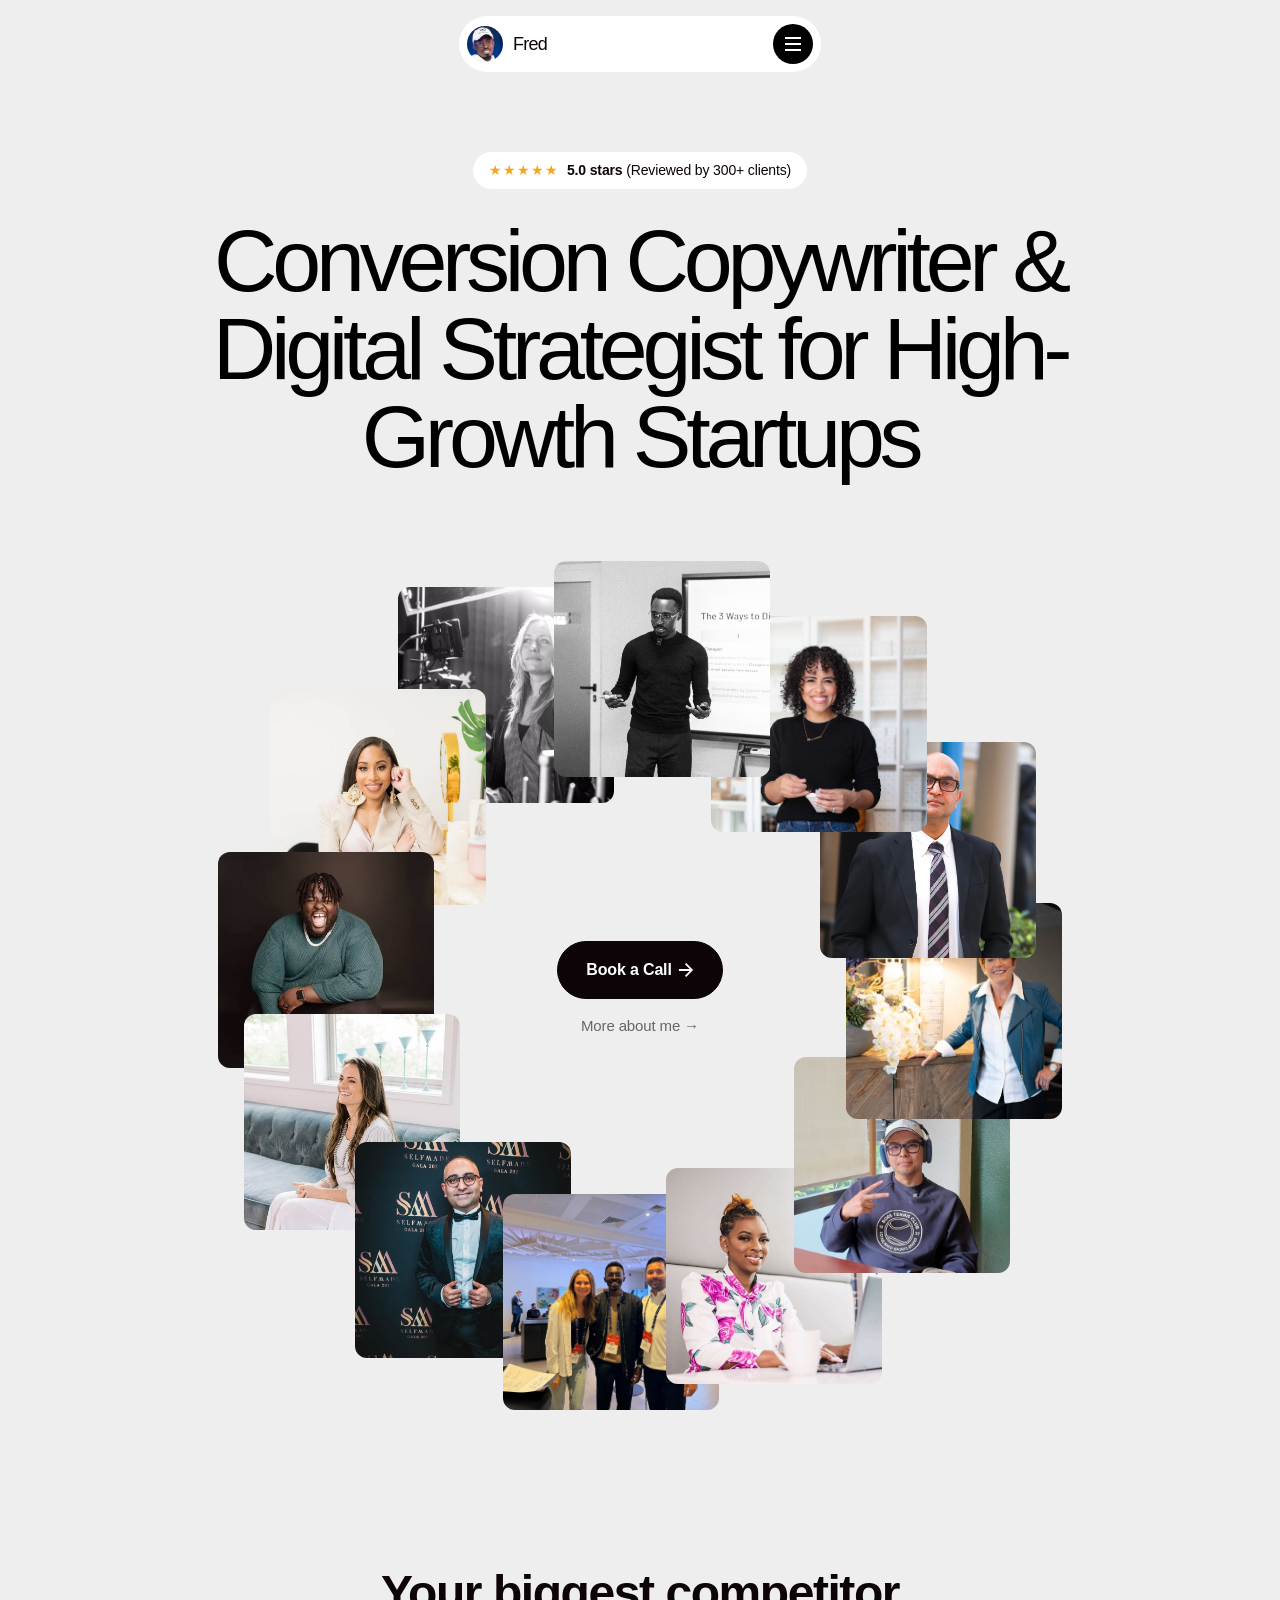
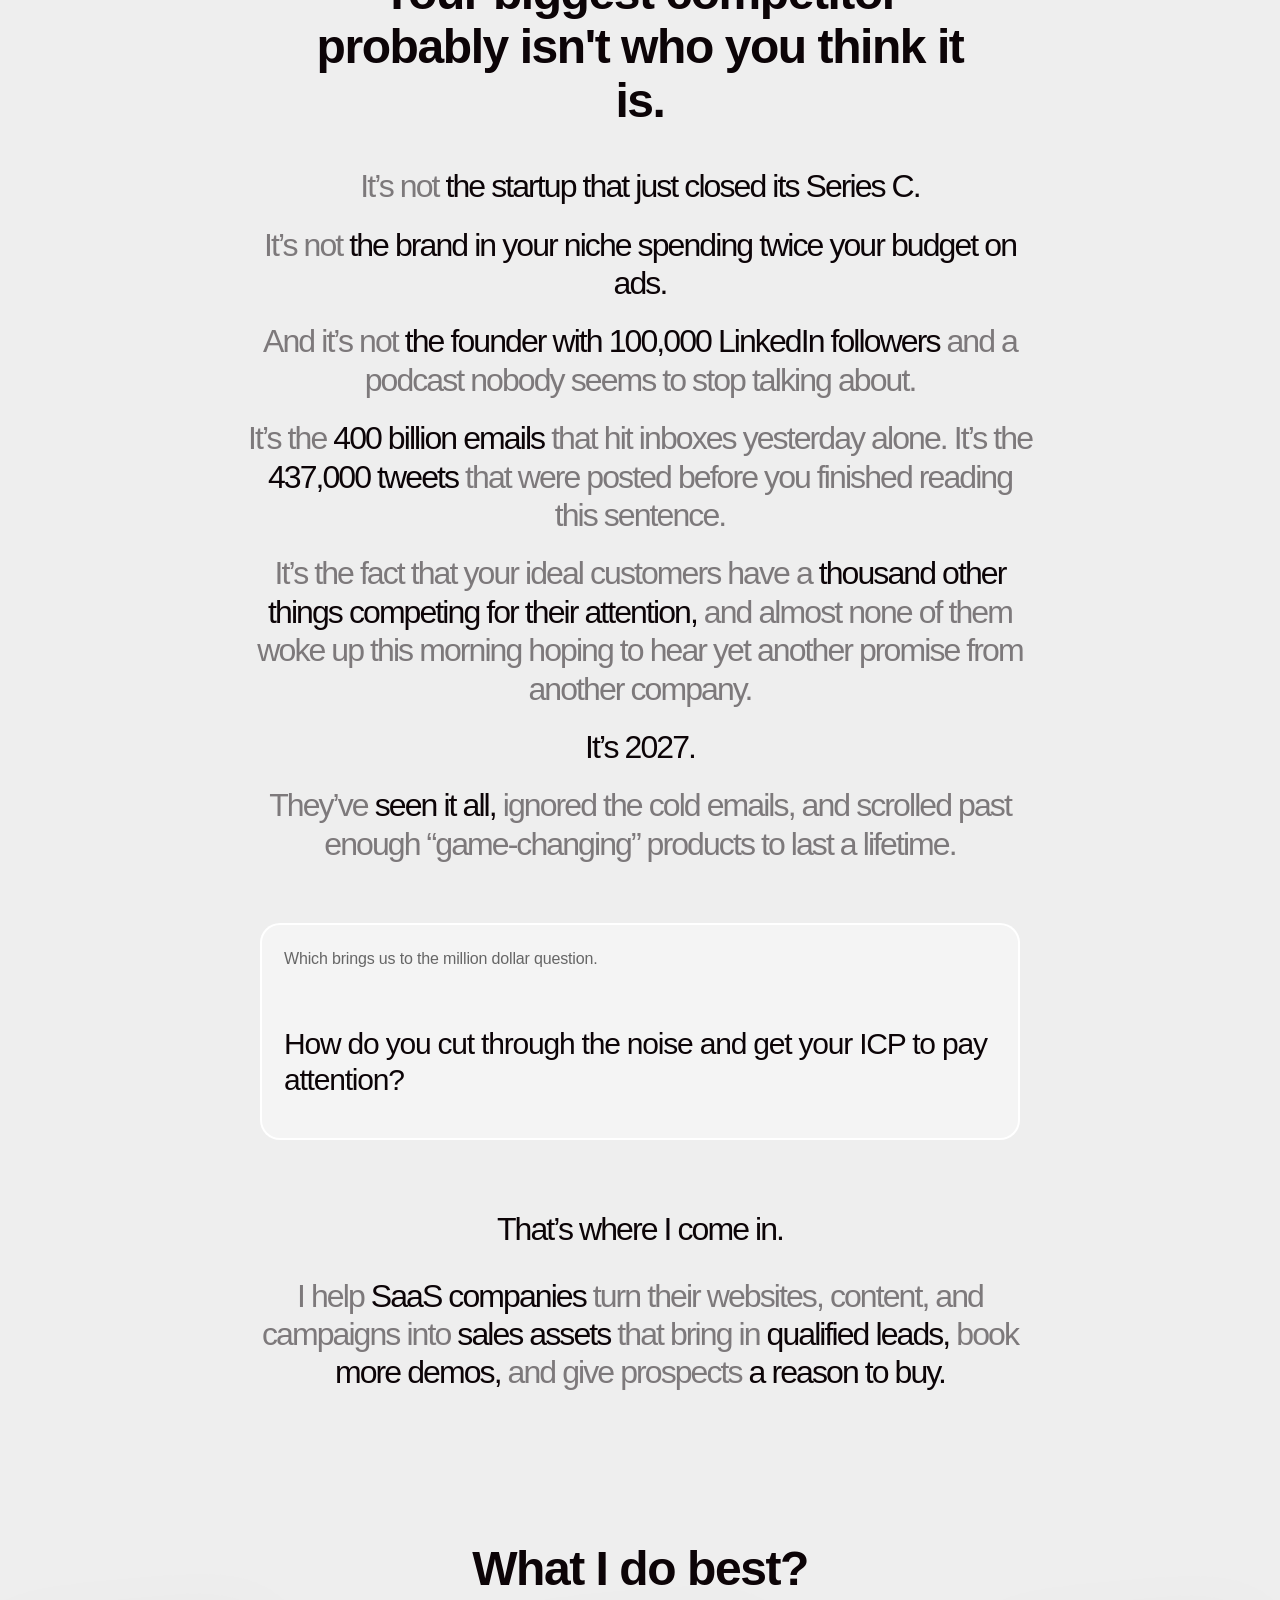
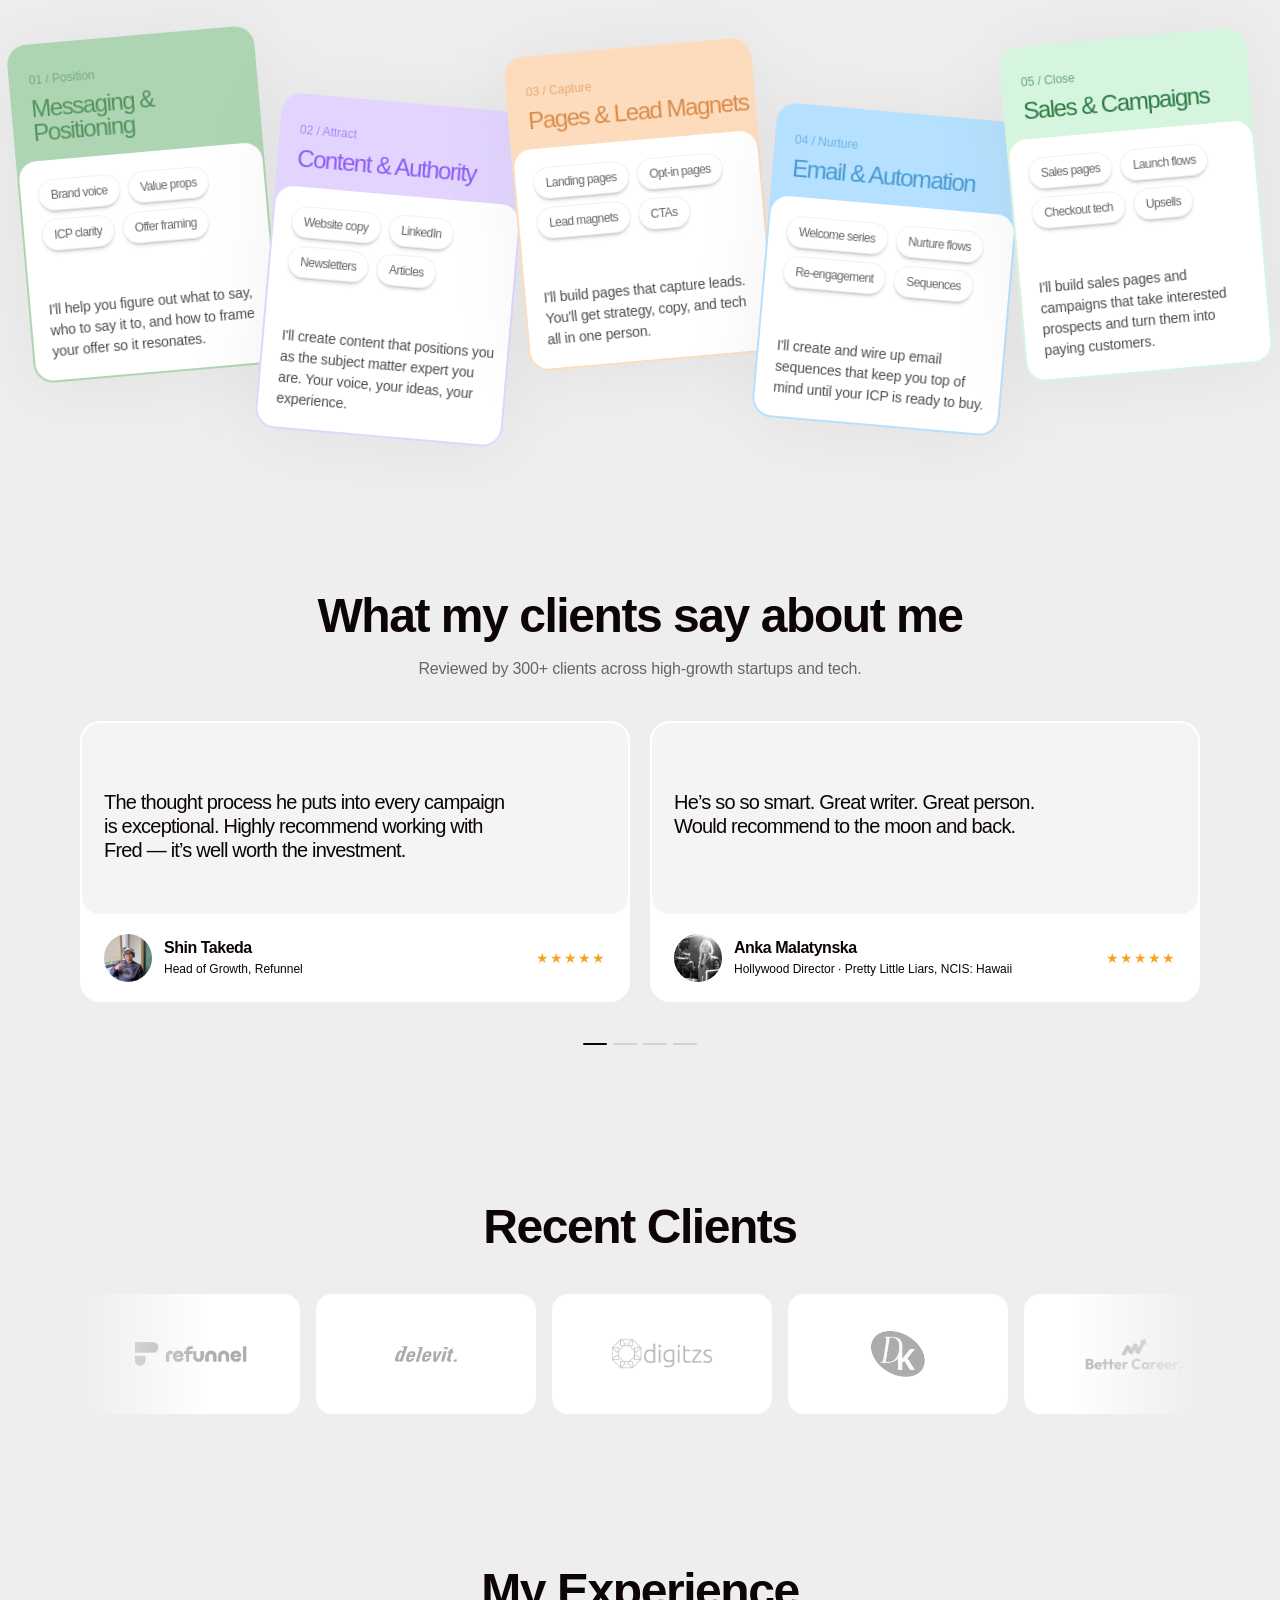
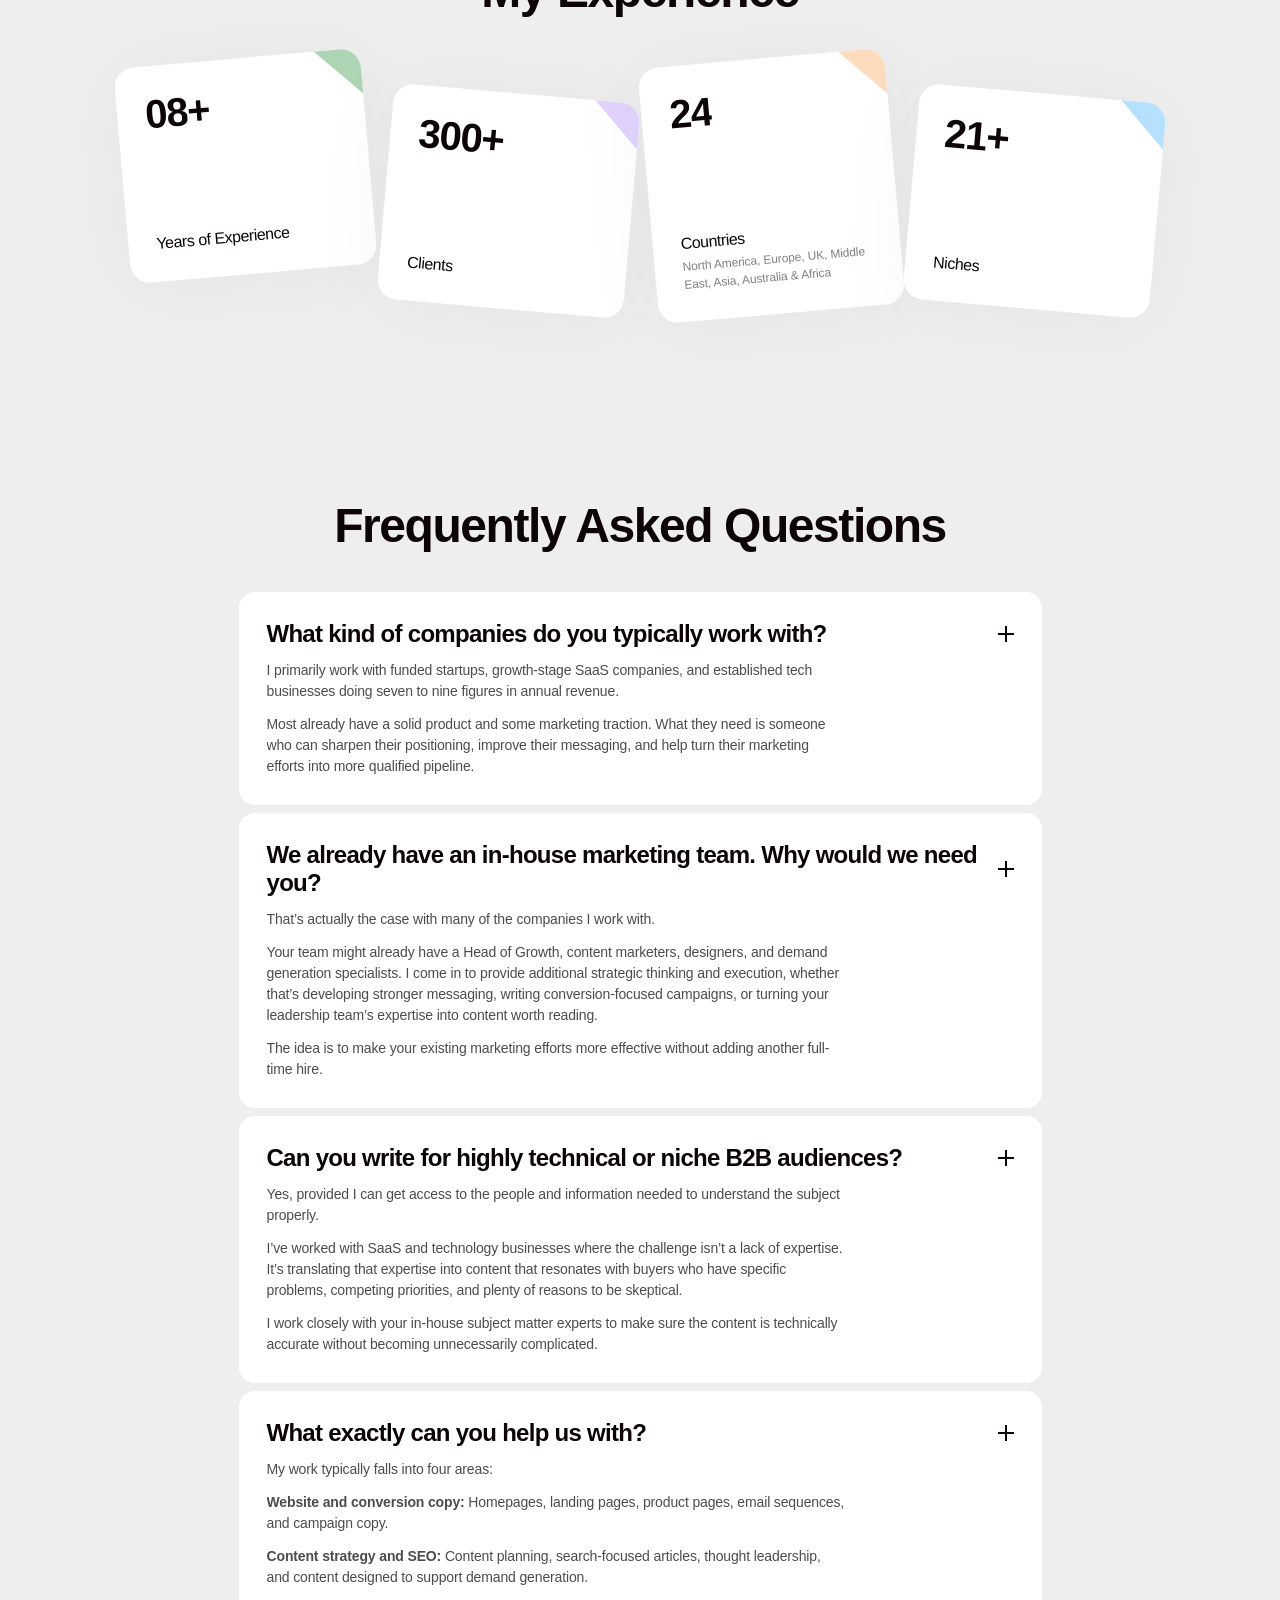
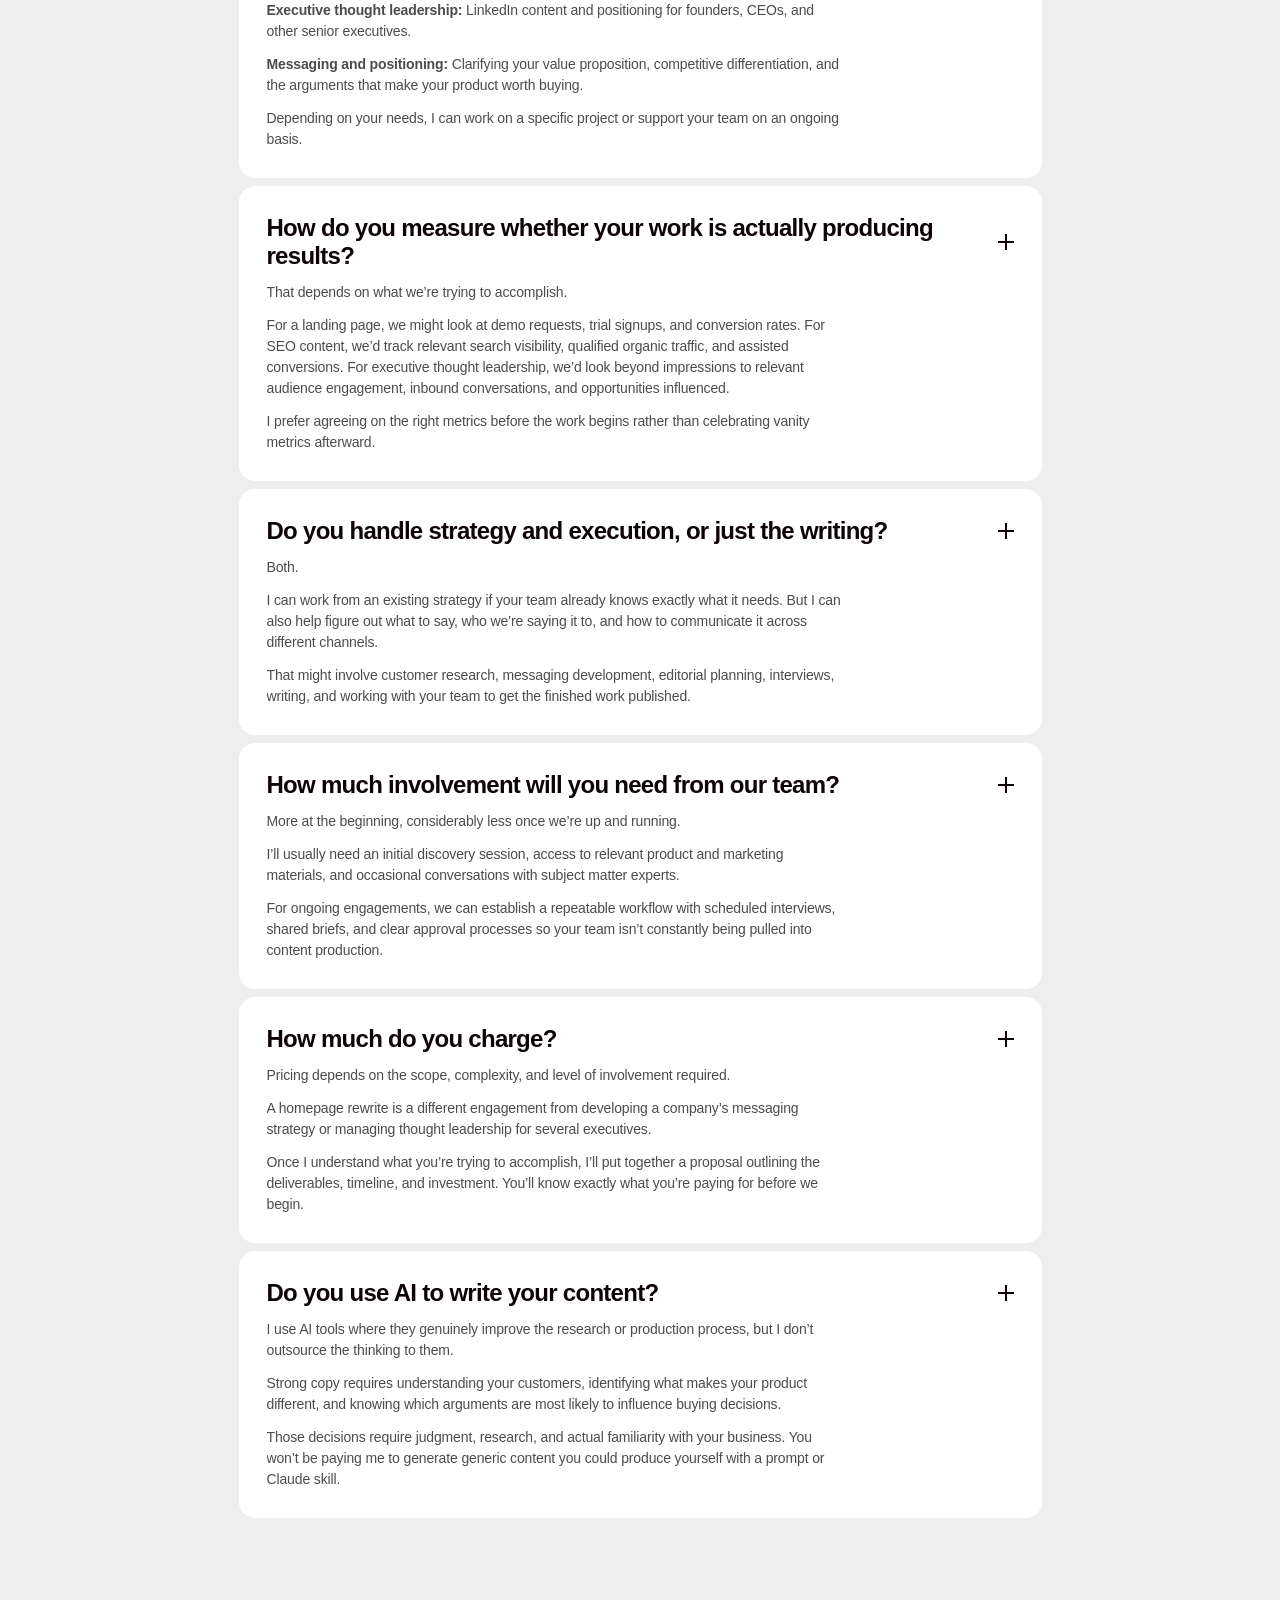
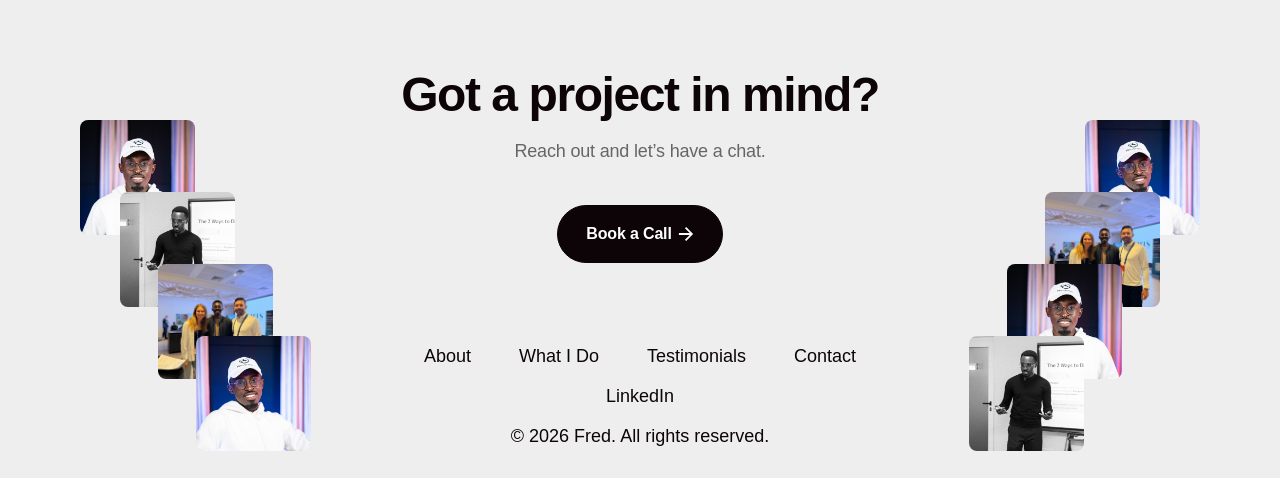
==== commit 0f3f3186: "about page added" ====
--- a/index.html
+++ b/index.html
@@ -77,6 +77,12 @@
         /* Hero social-proof pill + buttons */
         .social-proof-pill { display: inline-flex; align-items: center; gap: 8px; background-color: var(--white); border-radius: 52px; padding: 8px 16px; margin-bottom: 28px; color: var(--black-900); font-size: 14px; font-weight: 500; letter-spacing: var(--_letter-spacing---ls-1); }
         .stars-gold { color: #f5a524; letter-spacing: 1px; }
+        .works-btn-wrap { display: flex; flex-direction: column; align-items: center; gap: 16px; }
+        .hero-about-link { color: var(--black-600); font-size: 15px; font-weight: 500; text-decoration: none; border-bottom: 1px solid transparent; transition: color .3s ease, border-color .3s ease; }
+        .hero-about-link span { display: inline-block; transition: transform .3s ease; }
+        .hero-about-link:hover { color: var(--black-900); border-color: var(--black-900); }
+        .hero-about-link:hover span { transform: translateX(3px); }
+        @media screen and (max-width: 767px) { .works-btn-wrap { gap: 12px; } .hero-about-link { font-size: 14px; } }
         @media screen and (min-width: 992px) {
             .hero-content.fred { max-width: 1000px; }
             .hero-title { font-size: 88px; }
@@ -148,12 +154,22 @@
         .testimonial-avatar { display: block; width: 48px; height: 48px; border-radius: 100%; object-fit: cover; }
         .testimonial-item { display: flex; flex-direction: column; justify-content: space-between; }
         .testimonial-item-top { flex: 1; }
-        .brand-layout.three { grid-template-columns: repeat(3, 1fr); }
-        .brand-logo { display: block; max-width: 70%; max-height: 56px; width: auto; height: auto; object-fit: contain; filter: brightness(0); opacity: .28; transition: opacity .35s ease; }
-        .brand-item:hover .brand-logo { opacity: 1; }
-        .brand-logo.sq { max-height: 76px; }
-        .brand-logo.w { width: 52%; max-height: none; }
-        @media screen and (max-width: 767px) { .brand-layout.three { grid-template-columns: 1fr 1fr; } .brand-layout.three .brand-item:last-child { grid-column: span 2; } .brand-logo { max-height: 36px; max-width: 72%; } .brand-logo.sq { max-height: 48px; } .brand-logo.w { width: 66%; } .brand-layout.three .brand-item:last-child .brand-logo.w { width: 33%; } }
+        /* Recent Clients: one row of white logo cards scrolling continuously; pauses on hover */
+        .logo-marquee { overflow: hidden; margin: -30px 0; padding: 30px 0; -webkit-mask-image: linear-gradient(90deg, transparent, #000 12%, #000 88%, transparent); mask-image: linear-gradient(90deg, transparent, #000 12%, #000 88%, transparent); }
+        .logo-track { display: flex; width: max-content; animation: logo-scroll 40s linear infinite; }
+        .logo-marquee:hover .logo-track { animation-play-state: paused; }
+        .logo-set { display: flex; gap: 16px; margin: 0; padding: 0 16px 0 0; list-style: none; }
+        .logo-item { flex: none; display: flex; align-items: center; justify-content: center; width: 220px; height: 120px; background: var(--white); border-radius: 16px; }
+        .brand-logo { display: block; width: var(--w); height: var(--h); max-width: 88%; object-fit: contain; filter: brightness(0); opacity: .32; transition: opacity .35s ease; }
+        .logo-item:hover .brand-logo { opacity: 1; }
+        @keyframes logo-scroll { to { transform: translateX(-50%); } }
+        @media screen and (max-width: 767px) {
+            .logo-set { gap: 10px; padding-right: 10px; }
+            .logo-item { width: 150px; height: 80px; border-radius: 12px; }
+            .brand-logo { width: calc(var(--w) * .7); height: calc(var(--h) * .7); }
+            .logo-track { animation-duration: 30s; }
+        }
+        @media (prefers-reduced-motion: reduce) { .logo-track { animation-duration: 120s; } }
         .testimonial-initials { width: 48px; height: 48px; border-radius: 100%; background-color: var(--black-900); color: var(--white); display: flex; align-items: center; justify-content: center; font-weight: 600; font-size: 14px; }
 
         /* Footer sub-copy */
@@ -231,11 +247,9 @@
                     <div class="nav-right">
                         <div class="nav-link-wrap">
                             <div class="nav-link-layout">
-                                <a href="#about" class="nav-link w-inline-block"><div>About</div></a>
-                                <a href="#attention" class="nav-link w-inline-block"><div>Attention</div></a>
+                                <a href="about.html" class="nav-link w-inline-block"><div>About</div></a>
                                 <a href="#services" class="nav-link w-inline-block"><div>What I Do</div></a>
-                                <a href="#work" class="nav-link w-inline-block"><div>Works</div></a>
-                                <a href="#faq" class="nav-link w-inline-block"><div>FAQ</div></a>
+                                <a href="#testimonials" class="nav-link w-inline-block"><div>Testimonials</div></a>
                                 <a href="#contact" class="nav-link w-inline-block"><div>Contact</div></a>
                             </div>
                         </div>
@@ -298,6 +312,7 @@
                                     </div>
                                 </div>
                             </a>
+                            <a href="about.html" class="hero-about-link">More about me <span aria-hidden="true">&rarr;</span></a>
                         </div>
                     </div>
                 </div>
@@ -480,12 +495,12 @@
         -->
 
         <!-- ============ 7. TESTIMONIALS (two at a time, slides to the next pair) ============ -->
-        <div class="testimonial-section">
+        <div id="testimonials" class="testimonial-section">
             <div class="section-spacing">
                 <div class="container">
                     <div class="section-heading">
                         <div class="section-title-wrap">
-                            <h2 class="section-title">Feedback that inspires</h2>
+                            <h2 class="section-title">What my clients say about me</h2>
                         </div>
                         <p class="section-sub">Reviewed by 300+ clients across high-growth startups and tech.</p>
                     </div>
@@ -606,25 +621,36 @@
             </div>
         </div>
 
-        <!-- ============ 7b. LATEST CLIENTS (template brand-section; client logos, grey until hovered) ============ -->
+        <!-- ============ 7b. RECENT CLIENTS (single-row logo marquee; second copy makes the loop seamless) ============ -->
         <div class="brand-section">
             <div class="section-spacing">
                 <div class="container">
                     <div class="section-heading">
                         <div class="section-title-wrap">
-                            <h2 class="section-title">Latest Clients</h2>
-                        </div>
-                    </div>
-                    <div class="brand-layout three">
-                        <div class="brand-item fx-reveal"><img src="images/logos/web/refunnel.png" loading="lazy" alt="Refunnel" class="brand-logo"/></div>
-                        <div class="brand-item fx-reveal"><img src="images/logos/web/beetheweb.png" loading="lazy" alt="Bee The Web" class="brand-logo sq"/></div>
-                        <div class="brand-item fx-reveal"><img src="images/logos/geo.svg" loading="lazy" alt="GEO Constech" class="brand-logo w"/></div>
-                        <div class="brand-item fx-reveal"><img src="images/logos/web/digitzs.png" loading="lazy" alt="Digitzs" class="brand-logo"/></div>
-                        <div class="brand-item fx-reveal"><img src="images/logos/delevit.svg" loading="lazy" alt="Delevit" class="brand-logo"/></div>
-                        <div class="brand-item fx-reveal"><img src="images/logos/teagi.svg" loading="lazy" alt="TEA and I" class="brand-logo w"/></div>
-                        <div class="brand-item fx-reveal"><img src="images/logos/web/bettercareer.png" loading="lazy" alt="BetterCareer" class="brand-logo"/></div>
-                        <div class="brand-item fx-reveal"><img src="images/logos/web/dk.png" loading="lazy" alt="DK" class="brand-logo sq"/></div>
-                        <div class="brand-item fx-reveal"><img src="images/logos/web/ij.png" loading="lazy" alt="IJ" class="brand-logo sq"/></div>
+                            <h2 class="section-title">Recent Clients</h2>
+                        </div>
+                    </div>
+                    <div class="logo-marquee fx-reveal">
+                        <div class="logo-track">
+                            <ul class="logo-set" role="list">
+                                <li class="logo-item"><img src="images/logos/web/refunnel.png" alt="Refunnel" class="brand-logo" style="--w:125px;--h:37px"/></li>
+                                <li class="logo-item"><img src="images/logos/delevit.svg" alt="Delevit" class="brand-logo" style="--w:134px;--h:34px"/></li>
+                                <li class="logo-item"><img src="images/logos/web/digitzs.png" alt="Digitzs" class="brand-logo" style="--w:112px;--h:41px"/></li>
+                                <li class="logo-item"><img src="images/logos/web/dk.png" alt="DK" class="brand-logo" style="--w:60px;--h:53px"/></li>
+                                <li class="logo-item"><img src="images/logos/web/bettercareer.png" alt="BetterCareer" class="brand-logo" style="--w:108px;--h:43px"/></li>
+                                <li class="logo-item"><img src="images/logos/web/beetheweb.png" alt="Bee The Web" class="brand-logo" style="--w:70px;--h:80px"/></li>
+                                <li class="logo-item"><img src="images/logos/geo.svg" alt="GEO Constech" class="brand-logo" style="--w:260px;--h:66px"/></li>
+                            </ul>
+                            <ul class="logo-set" aria-hidden="true">
+                                <li class="logo-item" aria-hidden="true"><img src="images/logos/web/refunnel.png" alt="" data-alt="Refunnel" class="brand-logo" style="--w:125px;--h:37px"/></li>
+                                <li class="logo-item" aria-hidden="true"><img src="images/logos/delevit.svg" alt="" data-alt="Delevit" class="brand-logo" style="--w:134px;--h:34px"/></li>
+                                <li class="logo-item" aria-hidden="true"><img src="images/logos/web/digitzs.png" alt="" data-alt="Digitzs" class="brand-logo" style="--w:112px;--h:41px"/></li>
+                                <li class="logo-item" aria-hidden="true"><img src="images/logos/web/dk.png" alt="" data-alt="DK" class="brand-logo" style="--w:60px;--h:53px"/></li>
+                                <li class="logo-item" aria-hidden="true"><img src="images/logos/web/bettercareer.png" alt="" data-alt="BetterCareer" class="brand-logo" style="--w:108px;--h:43px"/></li>
+                                <li class="logo-item" aria-hidden="true"><img src="images/logos/web/beetheweb.png" alt="" data-alt="Bee The Web" class="brand-logo" style="--w:70px;--h:80px"/></li>
+                                <li class="logo-item" aria-hidden="true"><img src="images/logos/geo.svg" alt="" data-alt="GEO Constech" class="brand-logo" style="--w:260px;--h:66px"/></li>
+                            </ul>
+                        </div>
                     </div>
                 </div>
             </div>
@@ -636,7 +662,7 @@
                 <div class="container">
                     <div class="section-heading">
                         <div class="section-title-wrap">
-                            <h2 class="section-title">Achievement Numbers</h2>
+                            <h2 class="section-title">My Experience</h2>
                         </div>
                     </div>
                     <div class="achievement-layout stats">
@@ -760,16 +786,16 @@
         <div class="section-spacing">
             <div class="container footer">
                 <div class="footer-shape-left">
-                    <a data-w-id="06992715-ee0c-69d6-ed26-6bc0ceb1ba2b" href="#work" class="footer-img-wrap _1 w-inline-block"><img src="images/fred1.jpg" loading="lazy" alt="Fred" class="footer-img" style="object-position:50% 28%"/></a>
-                    <a data-w-id="06992715-ee0c-69d6-ed26-6bc0ceb1ba2d" href="#work" class="footer-img-wrap _2 w-inline-block"><img src="images/twelve.jpg" loading="lazy" alt="Fred presenting" class="footer-img" style="object-position:50% 30%"/></a>
-                    <a data-w-id="06992715-ee0c-69d6-ed26-6bc0ceb1ba2f" href="#work" class="footer-img-wrap _3 w-inline-block"><img src="images/six.jpg" loading="lazy" alt="Fred at a tech event" class="footer-img" style="object-position:52% 40%"/></a>
-                    <a data-w-id="06992715-ee0c-69d6-ed26-6bc0ceb1ba31" href="#work" class="footer-img-wrap _4 w-inline-block"><img src="images/fred2.jpg" loading="lazy" alt="Fred" class="footer-img" style="object-position:48% 30%"/></a>
+                    <a data-w-id="06992715-ee0c-69d6-ed26-6bc0ceb1ba2b" href="about.html" class="footer-img-wrap _1 w-inline-block"><img src="images/fred1.jpg" loading="lazy" alt="Fred" class="footer-img" style="object-position:50% 28%"/></a>
+                    <a data-w-id="06992715-ee0c-69d6-ed26-6bc0ceb1ba2d" href="about.html" class="footer-img-wrap _2 w-inline-block"><img src="images/twelve.jpg" loading="lazy" alt="Fred presenting" class="footer-img" style="object-position:50% 30%"/></a>
+                    <a data-w-id="06992715-ee0c-69d6-ed26-6bc0ceb1ba2f" href="about.html" class="footer-img-wrap _3 w-inline-block"><img src="images/six.jpg" loading="lazy" alt="Fred at a tech event" class="footer-img" style="object-position:52% 40%"/></a>
+                    <a data-w-id="06992715-ee0c-69d6-ed26-6bc0ceb1ba31" href="about.html" class="footer-img-wrap _4 w-inline-block"><img src="images/fred2.jpg" loading="lazy" alt="Fred" class="footer-img" style="object-position:48% 30%"/></a>
                 </div>
                 <div class="footer-shape-right">
-                    <a data-w-id="06992715-ee0c-69d6-ed26-6bc0ceb1ba34" href="#work" class="footer-img-wrap _5 w-inline-block"><img src="images/fred2.jpg" loading="lazy" alt="Fred" class="footer-img" style="object-position:48% 30%"/></a>
-                    <a data-w-id="06992715-ee0c-69d6-ed26-6bc0ceb1ba36" href="#work" class="footer-img-wrap _6 w-inline-block"><img src="images/six.jpg" loading="lazy" alt="Fred at a tech event" class="footer-img" style="object-position:52% 40%"/></a>
-                    <a data-w-id="06992715-ee0c-69d6-ed26-6bc0ceb1ba38" href="#work" class="footer-img-wrap _7 w-inline-block"><img src="images/fred1.jpg" loading="lazy" alt="Fred" class="footer-img" style="object-position:50% 28%"/></a>
-                    <a data-w-id="06992715-ee0c-69d6-ed26-6bc0ceb1ba3a" href="#work" class="footer-img-wrap _8 w-inline-block"><img src="images/twelve.jpg" loading="lazy" alt="Fred presenting" class="footer-img" style="object-position:50% 30%"/></a>
+                    <a data-w-id="06992715-ee0c-69d6-ed26-6bc0ceb1ba34" href="about.html" class="footer-img-wrap _5 w-inline-block"><img src="images/fred2.jpg" loading="lazy" alt="Fred" class="footer-img" style="object-position:48% 30%"/></a>
+                    <a data-w-id="06992715-ee0c-69d6-ed26-6bc0ceb1ba36" href="about.html" class="footer-img-wrap _6 w-inline-block"><img src="images/six.jpg" loading="lazy" alt="Fred at a tech event" class="footer-img" style="object-position:52% 40%"/></a>
+                    <a data-w-id="06992715-ee0c-69d6-ed26-6bc0ceb1ba38" href="about.html" class="footer-img-wrap _7 w-inline-block"><img src="images/fred1.jpg" loading="lazy" alt="Fred" class="footer-img" style="object-position:50% 28%"/></a>
+                    <a data-w-id="06992715-ee0c-69d6-ed26-6bc0ceb1ba3a" href="about.html" class="footer-img-wrap _8 w-inline-block"><img src="images/twelve.jpg" loading="lazy" alt="Fred presenting" class="footer-img" style="object-position:50% 30%"/></a>
                 </div>
                 <div class="footer-content">
                     <div class="section-heading footer-heading">
@@ -792,16 +818,13 @@
                 </div>
                 <div class="footer-layout">
                     <div class="footer-menu-link-wrap">
-                        <a href="#about" class="footer-menu-link">About</a>
-                        <a href="#attention" class="footer-menu-link">Attention</a>
-                        <a href="#services" class="footer-menu-link">Services</a>
-                        <a href="#work" class="footer-menu-link">Works</a>
-                        <a href="#faq" class="footer-menu-link">FAQ</a>
+                        <a href="about.html" class="footer-menu-link">About</a>
+                        <a href="#services" class="footer-menu-link">What I Do</a>
+                        <a href="#testimonials" class="footer-menu-link">Testimonials</a>
+                        <a href="#contact" class="footer-menu-link">Contact</a>
                     </div>
                     <div class="footer-social-link-wrap">
-                        <a href="https://linkedin.com" target="_blank" rel="noopener" class="footer-social-link">LinkedIn</a>
-                        <a href="https://twitter.com" target="_blank" rel="noopener" class="footer-social-link">X/Twitter</a>
-                        <a href="https://substack.com" target="_blank" rel="noopener" class="footer-social-link">Substack</a>
+                        <a href="https://www.linkedin.com/in/godfred-obeng-33554a17b/" target="_blank" rel="noopener" class="footer-social-link">LinkedIn</a>
                     </div>
                     <div class="footer-copyright-text-wrap">
                         <p class="footer-copyright-text">© <span id="year">2026</span> Fred. All rights reserved.</p>
